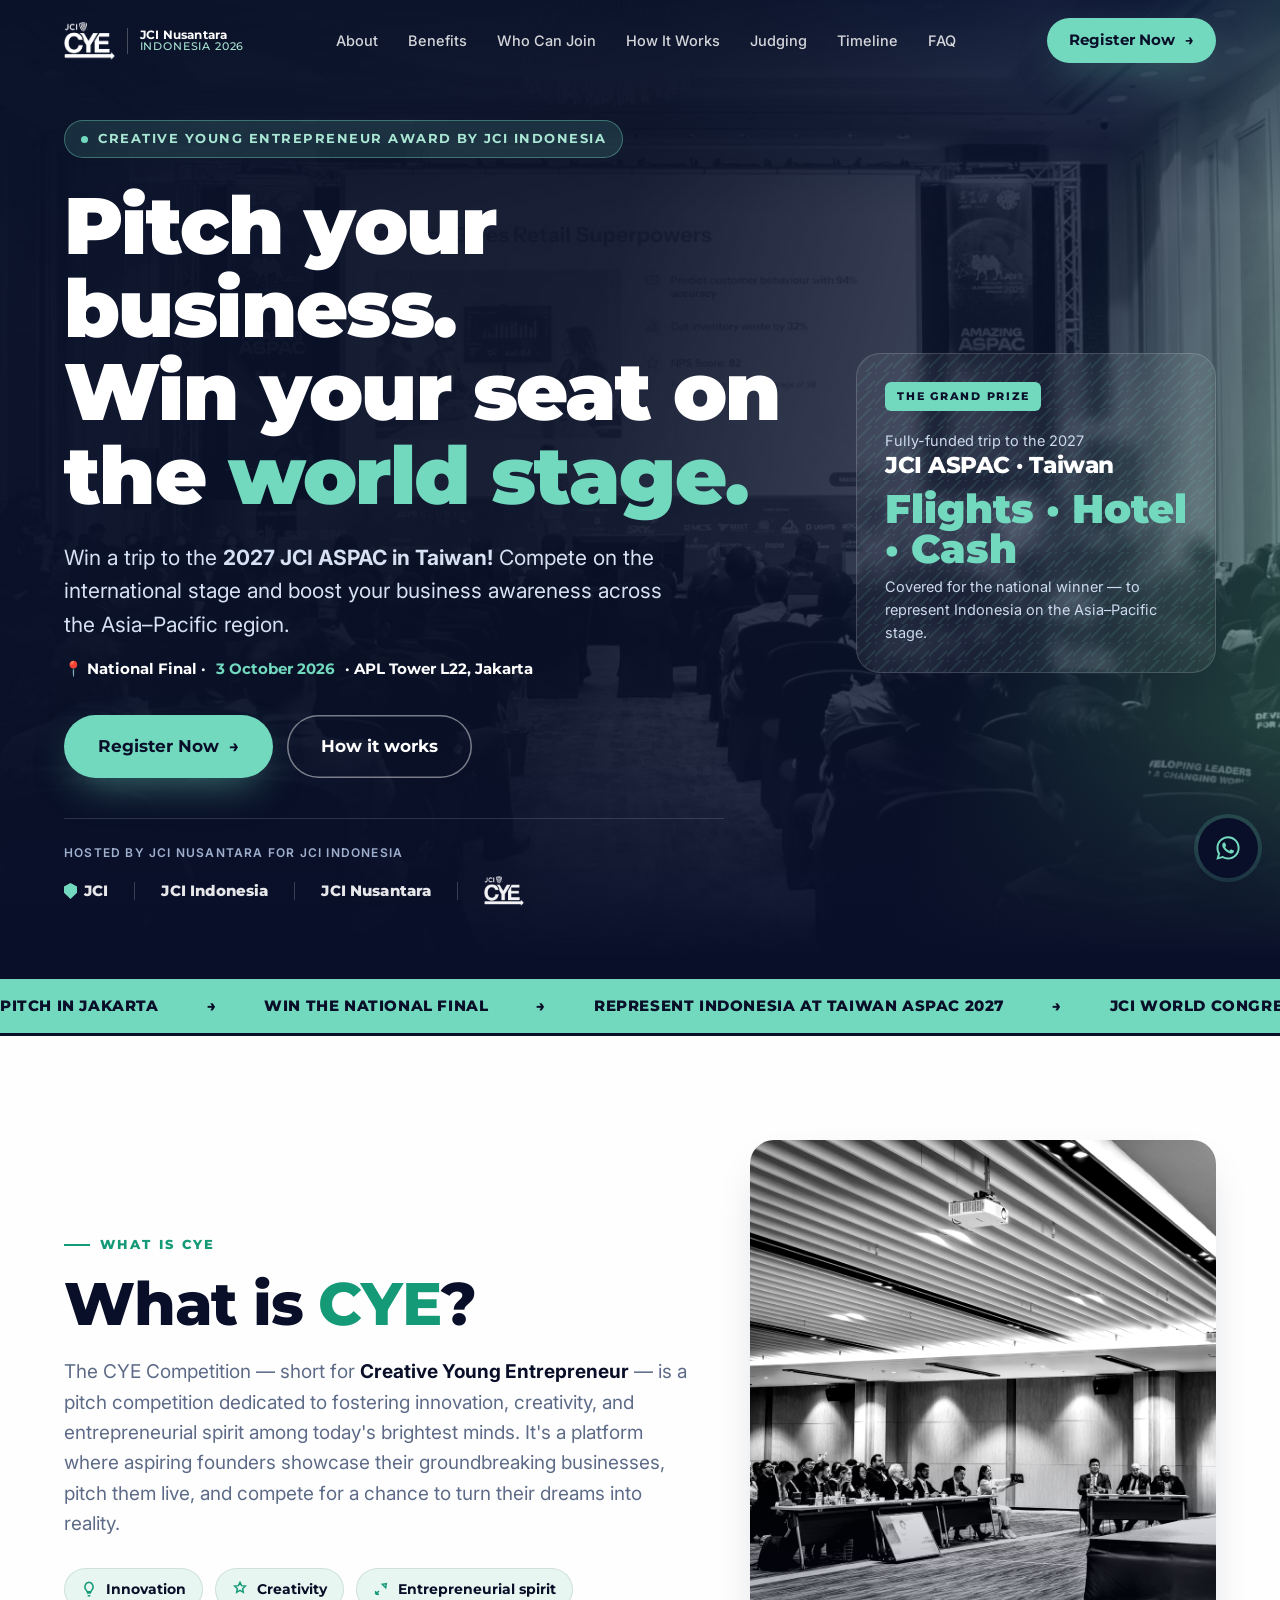
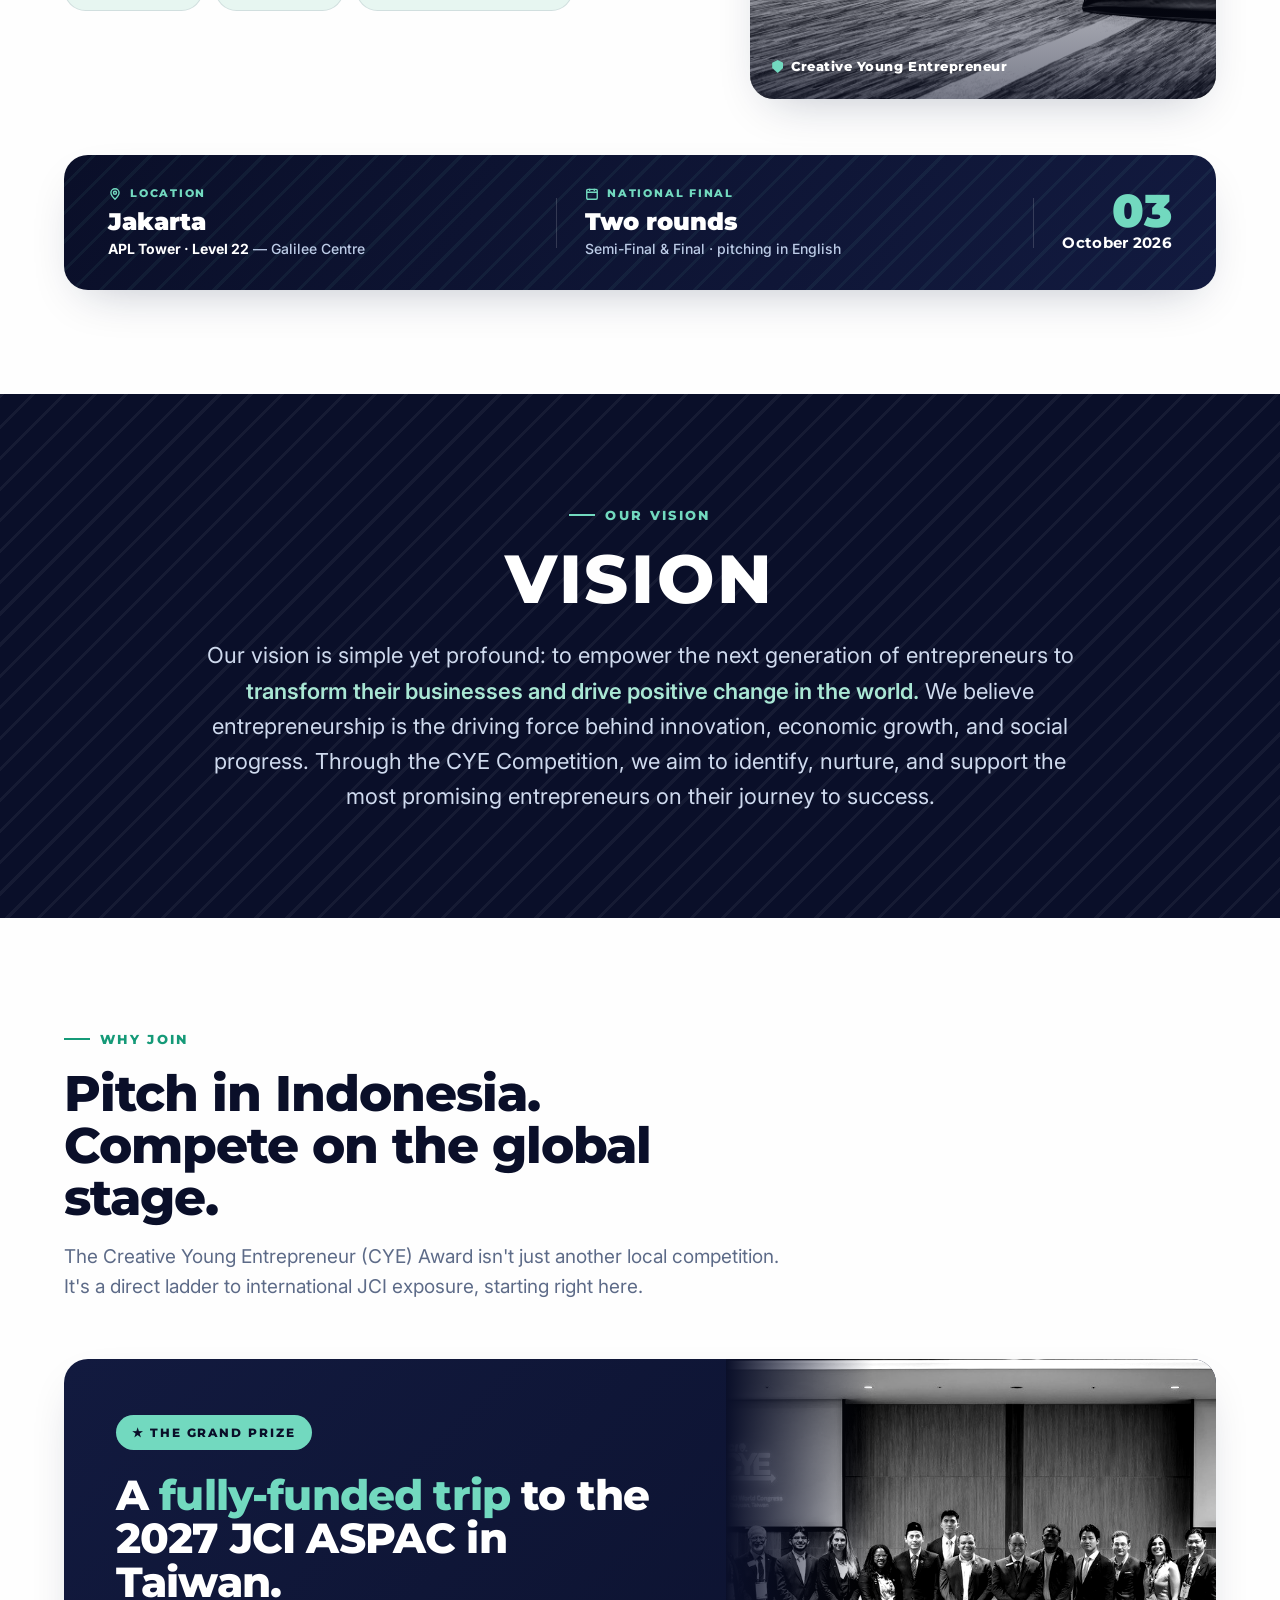
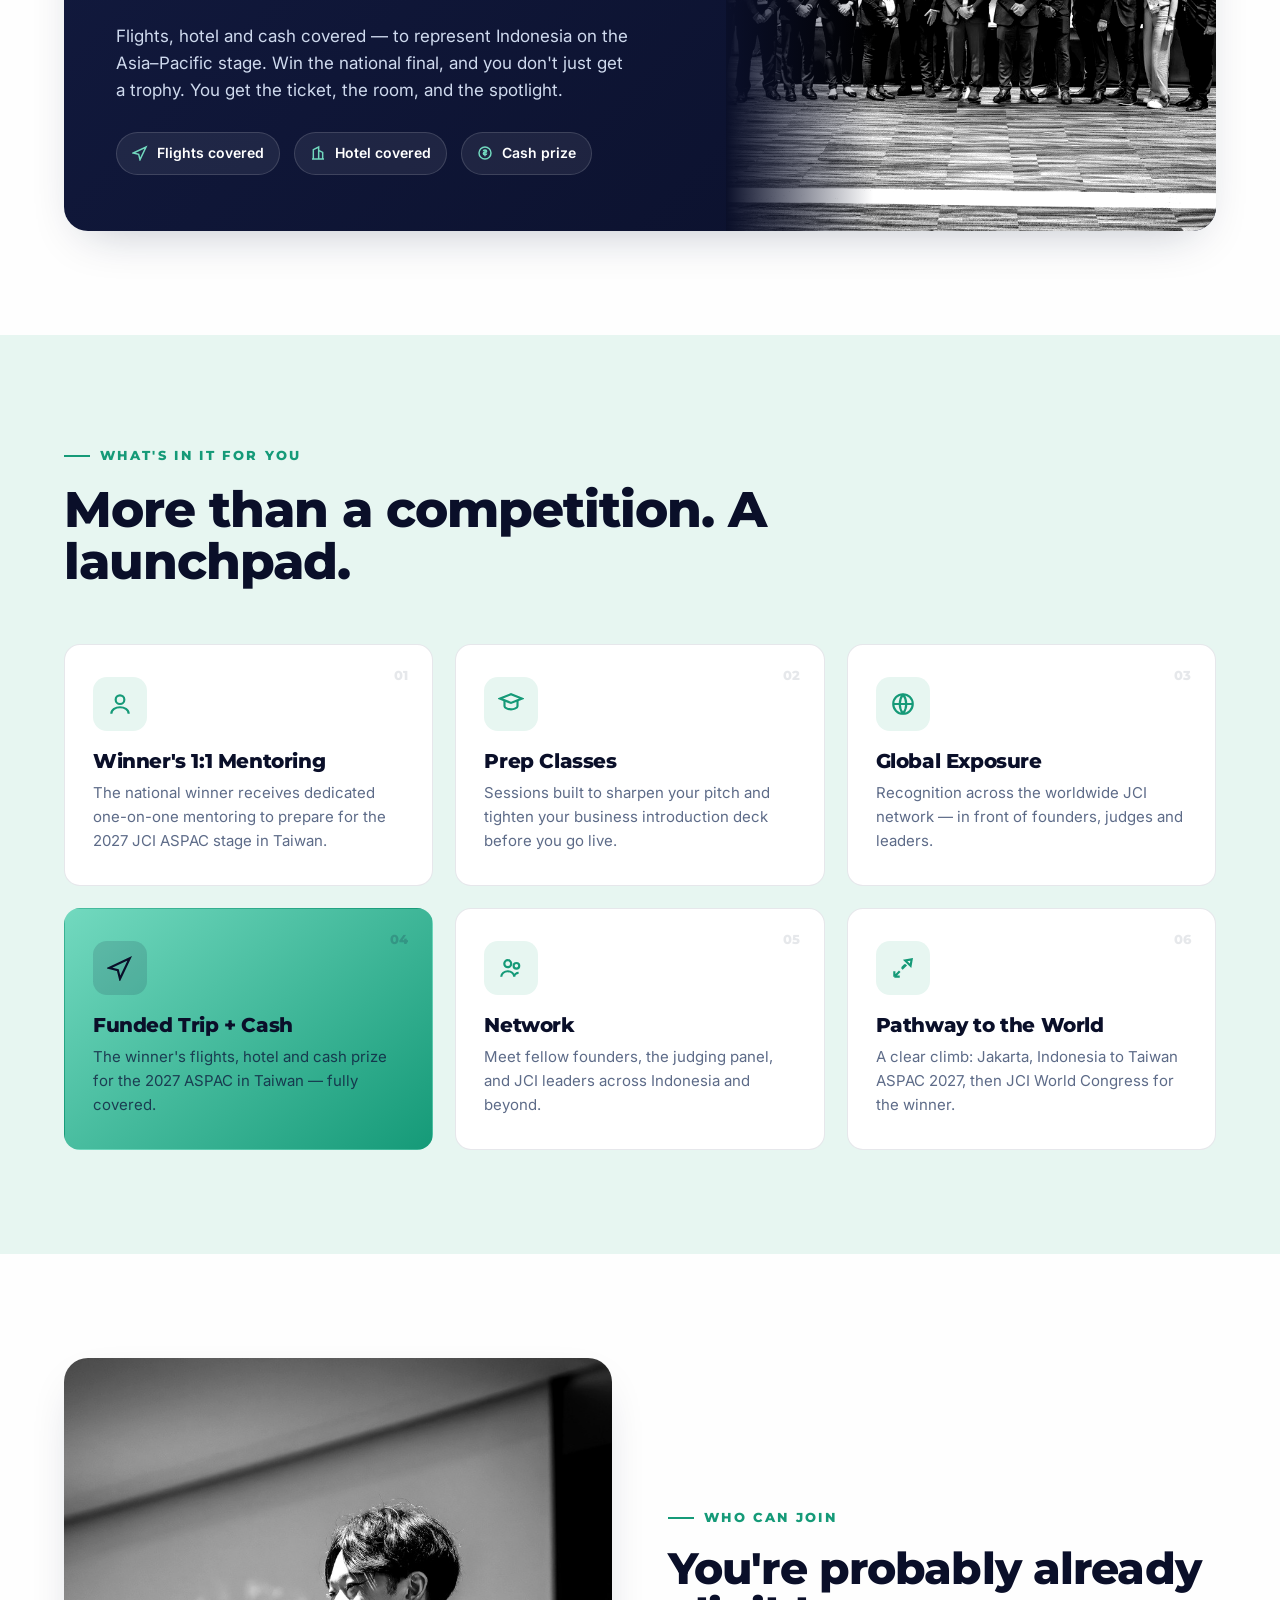
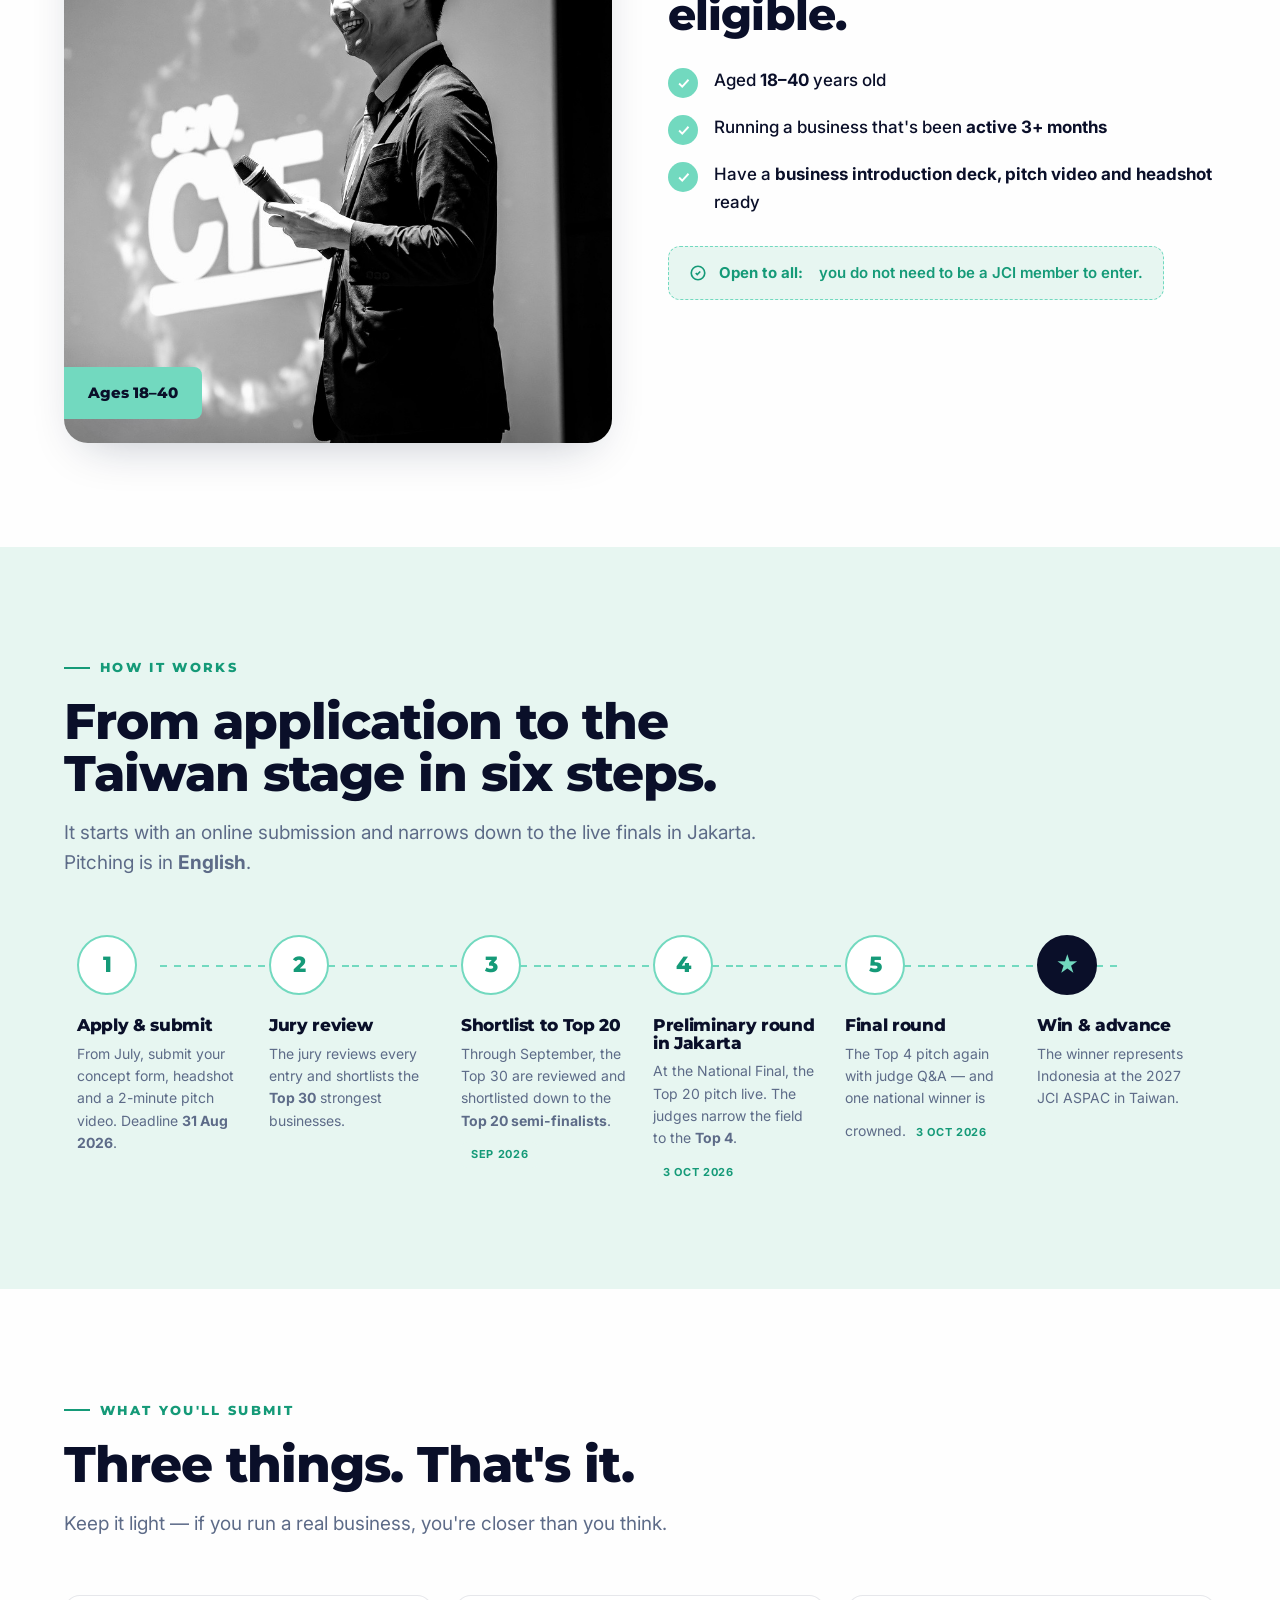
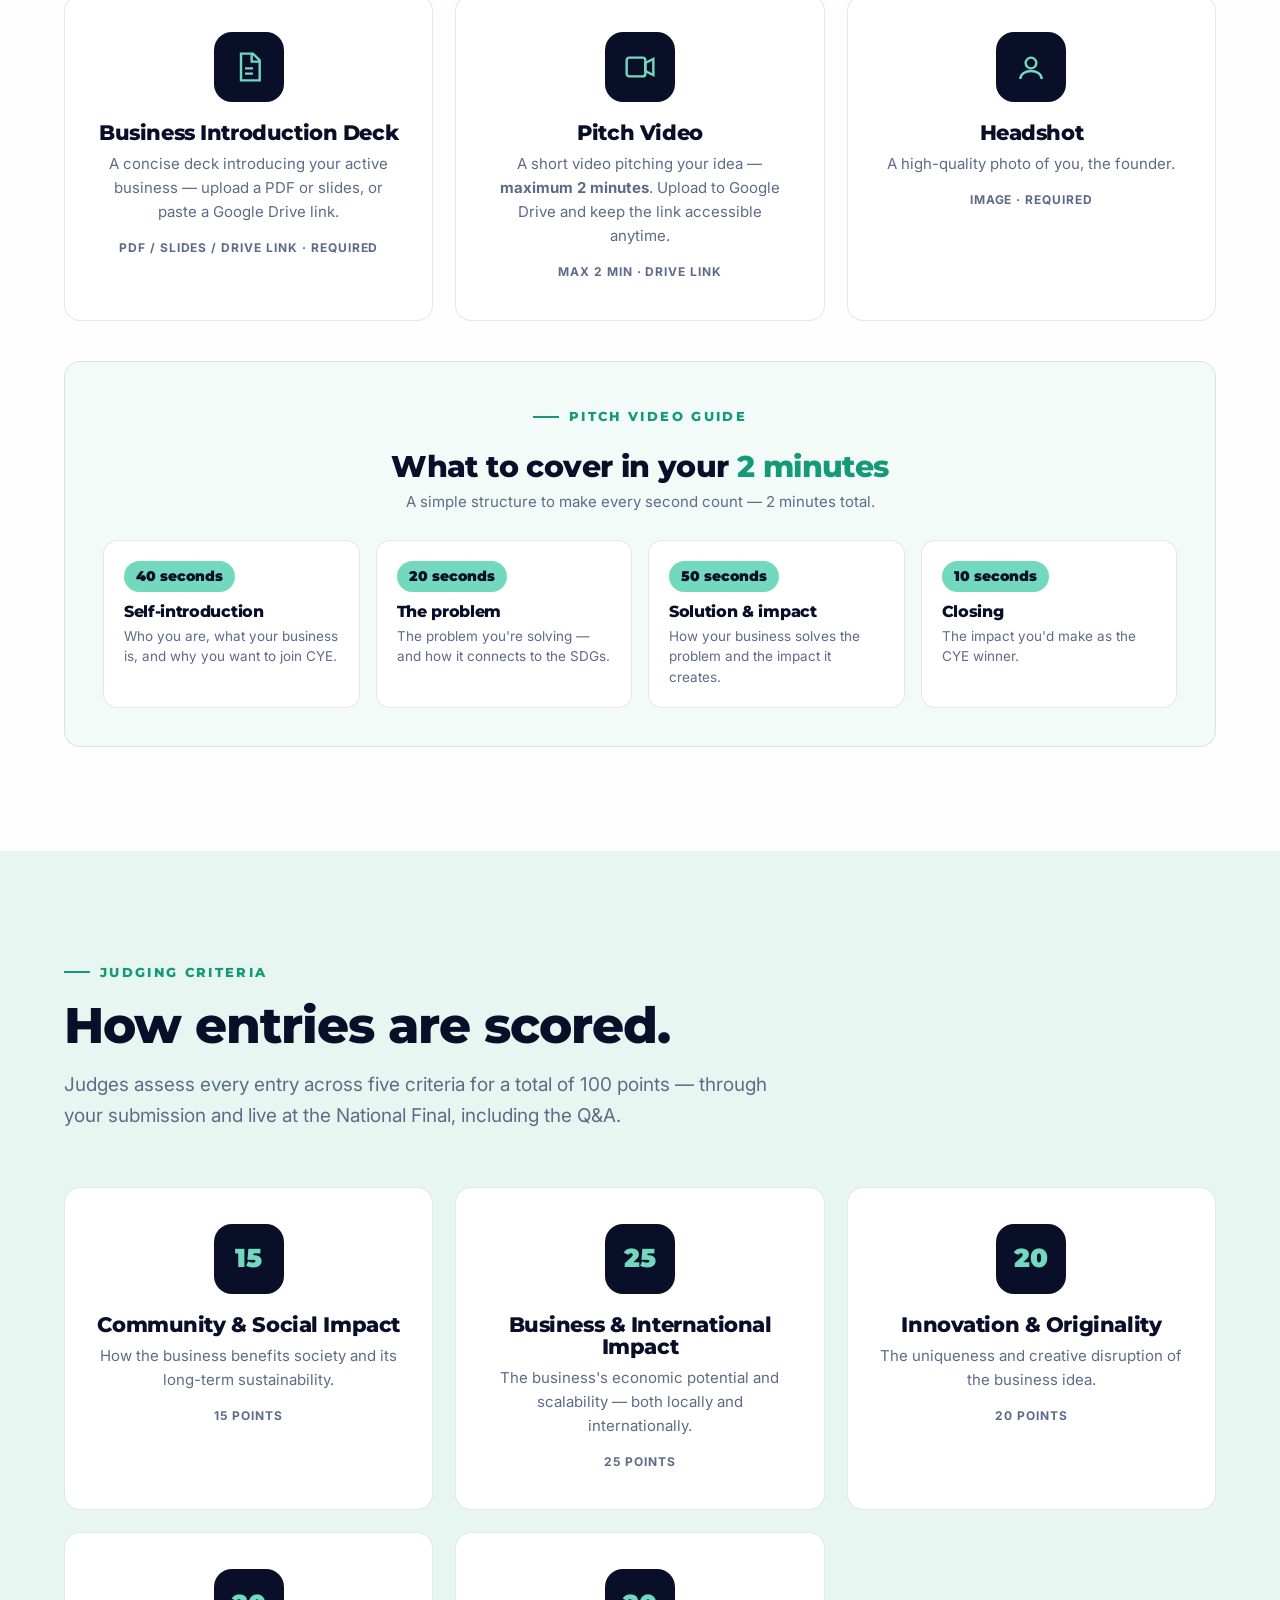
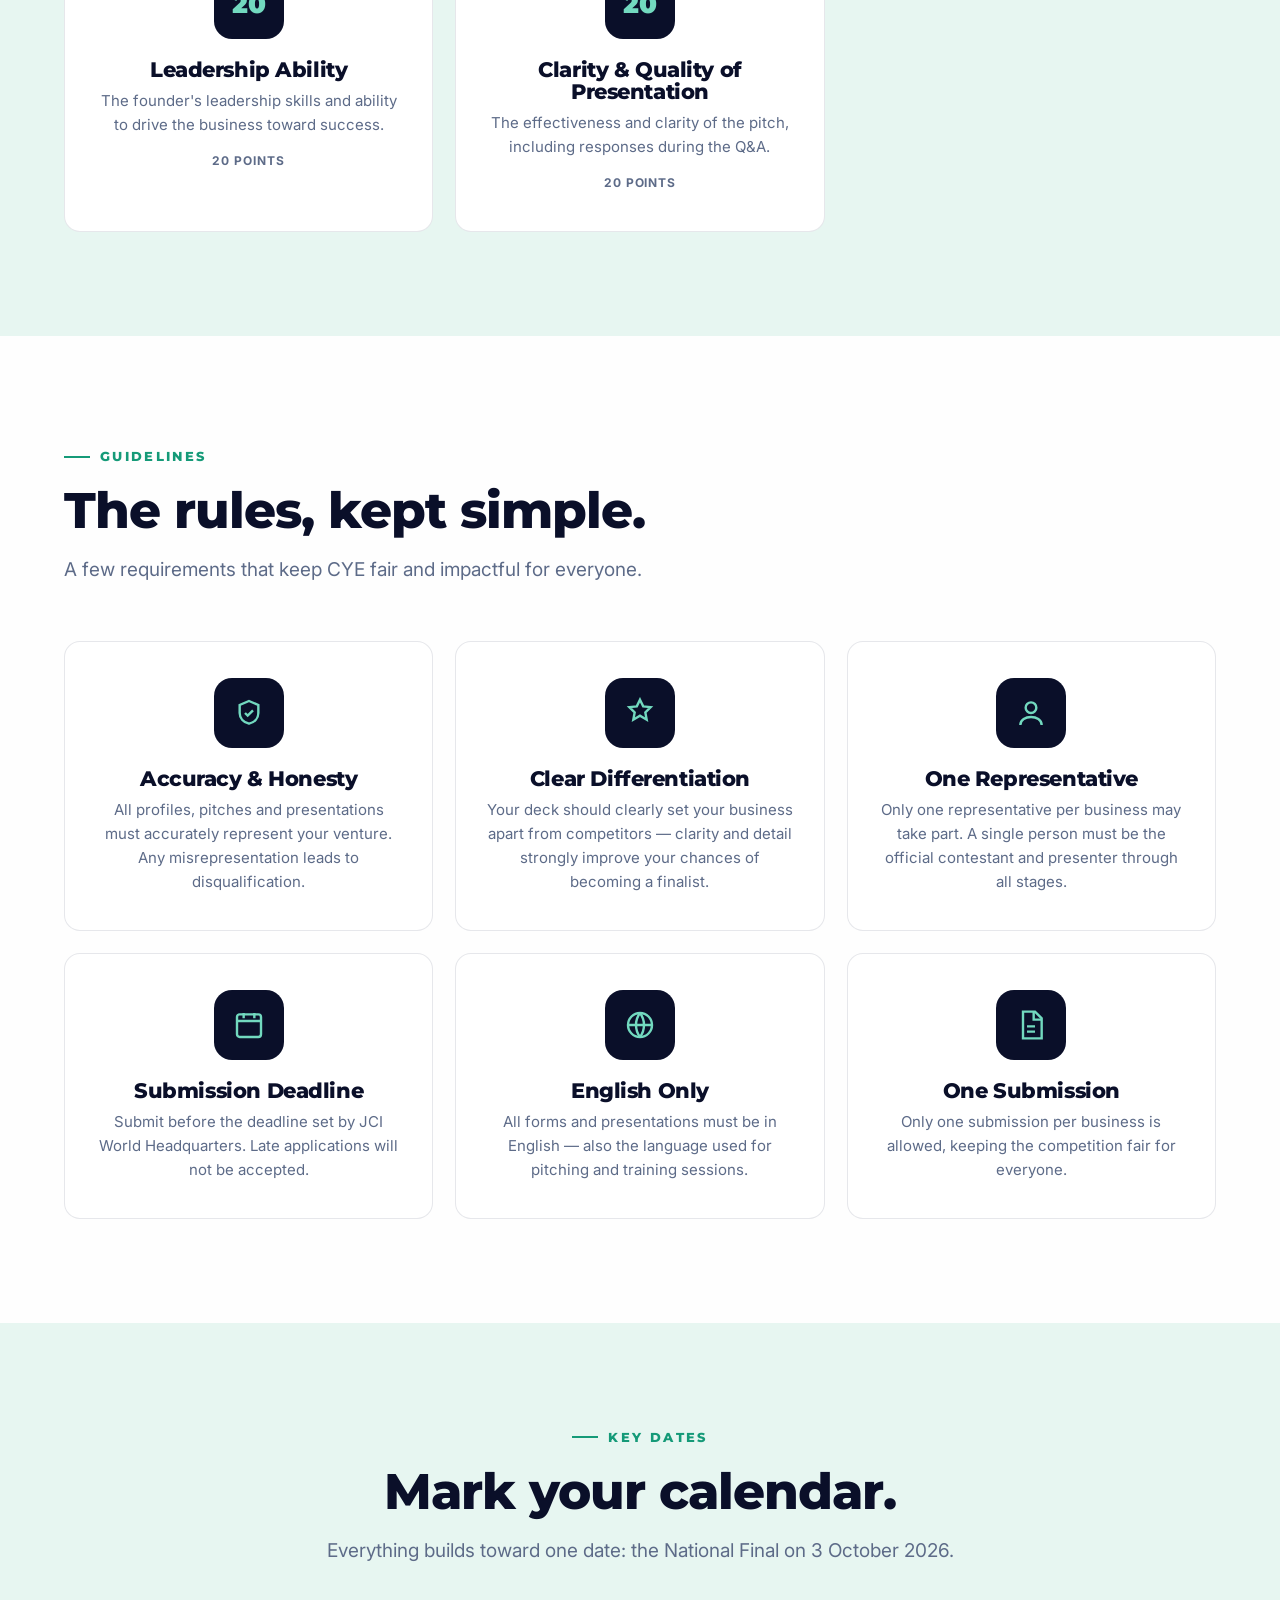
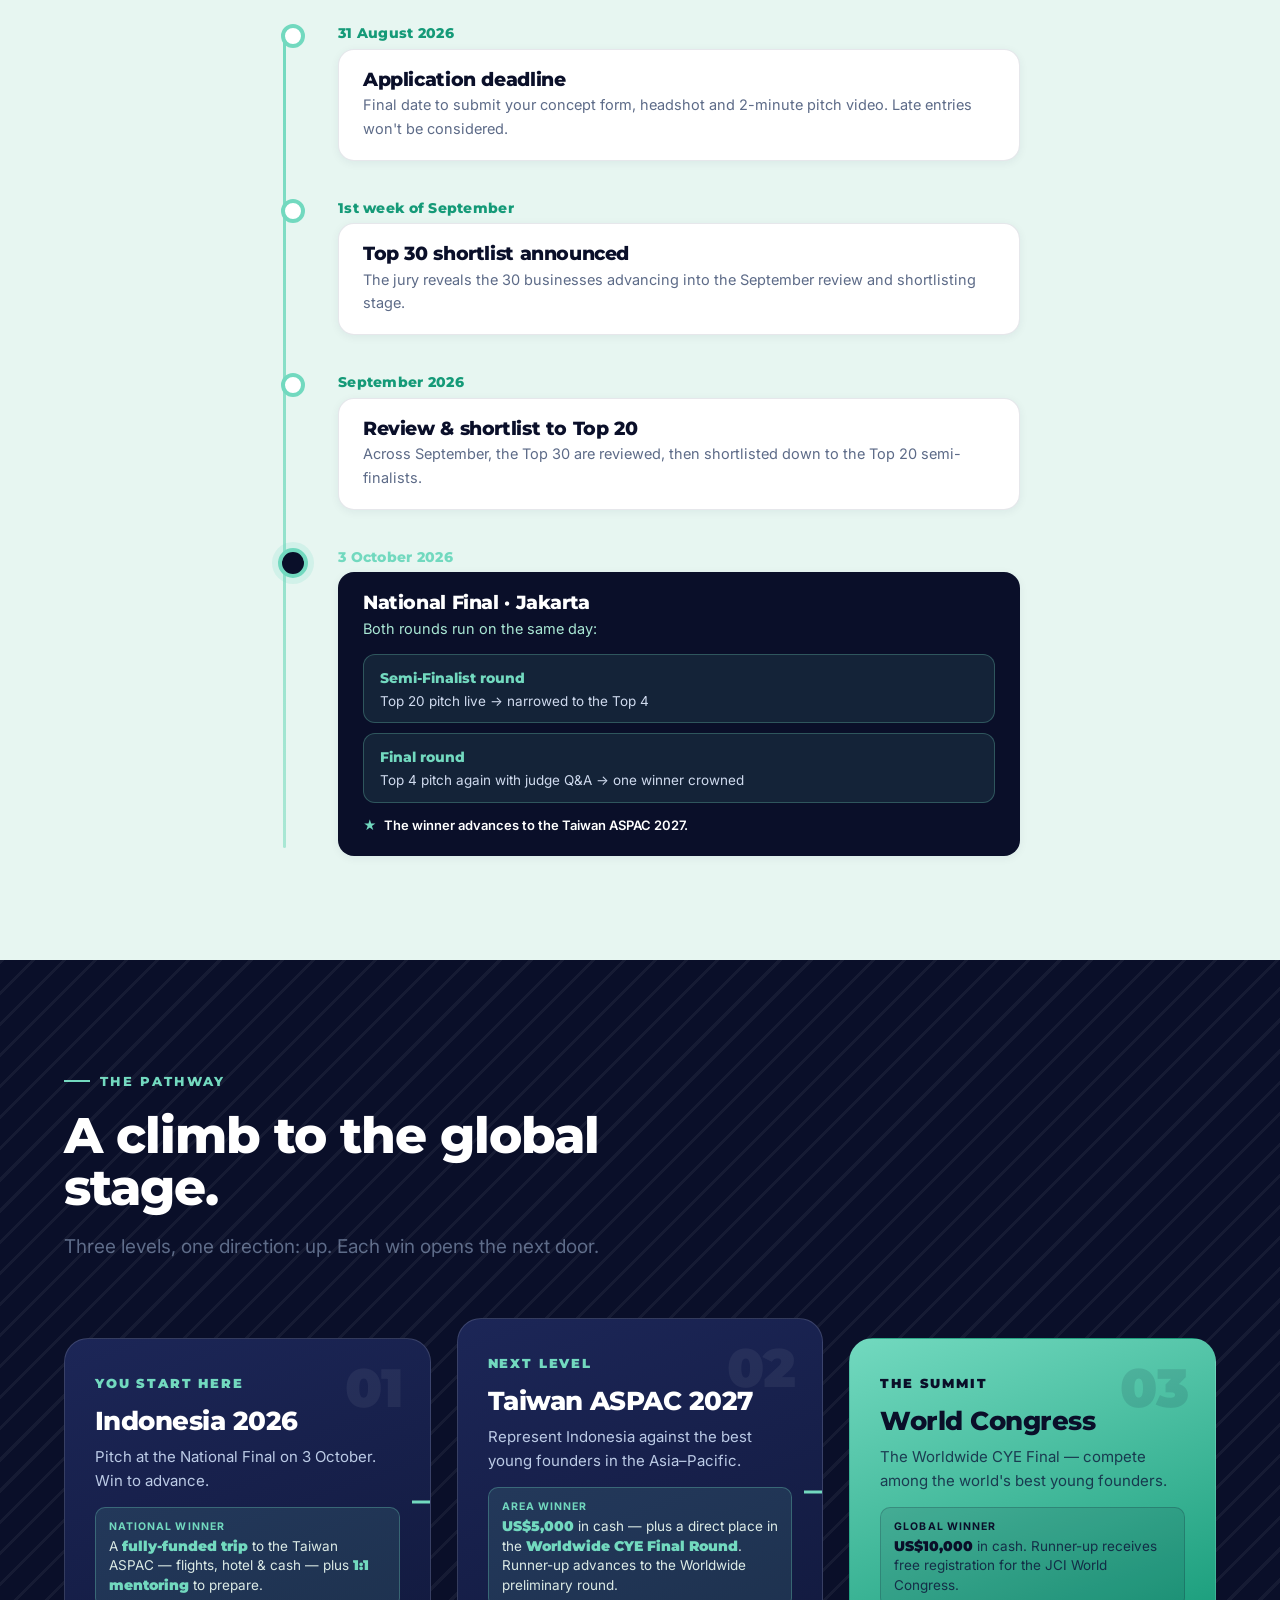
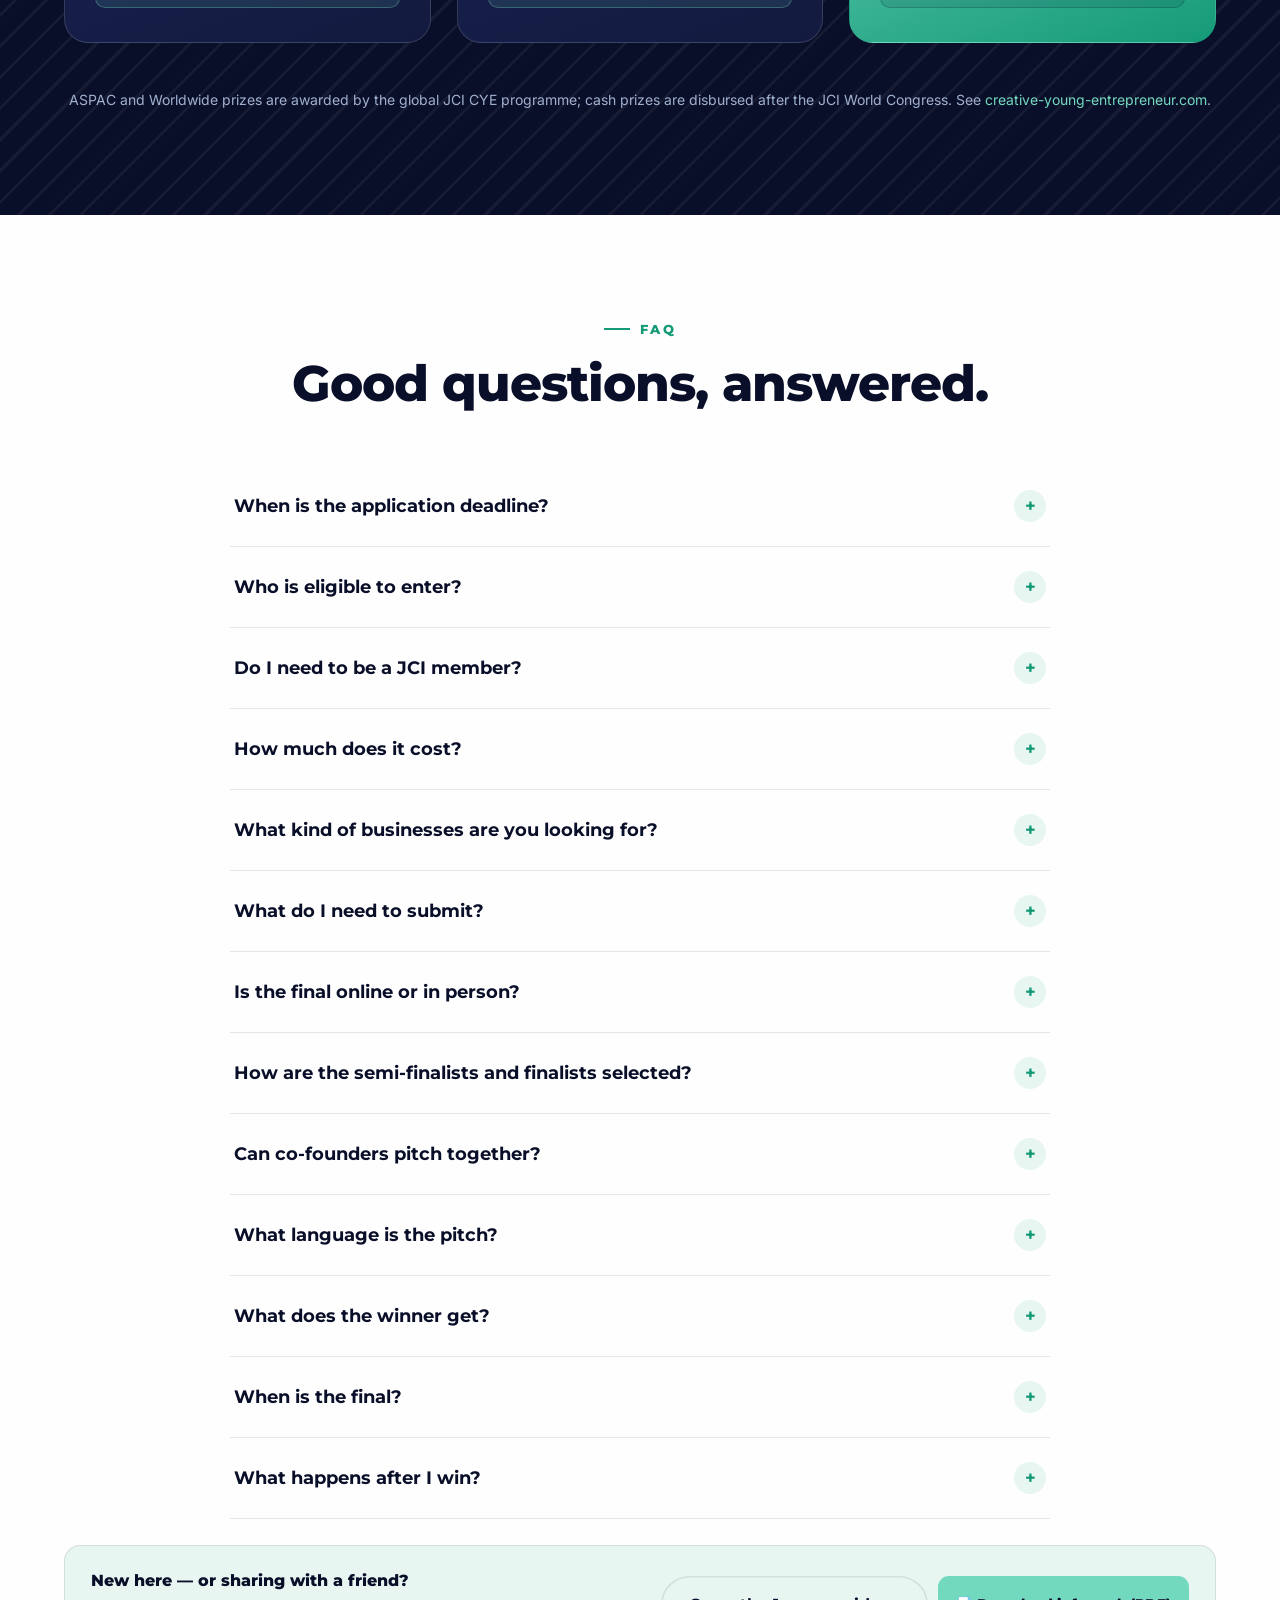
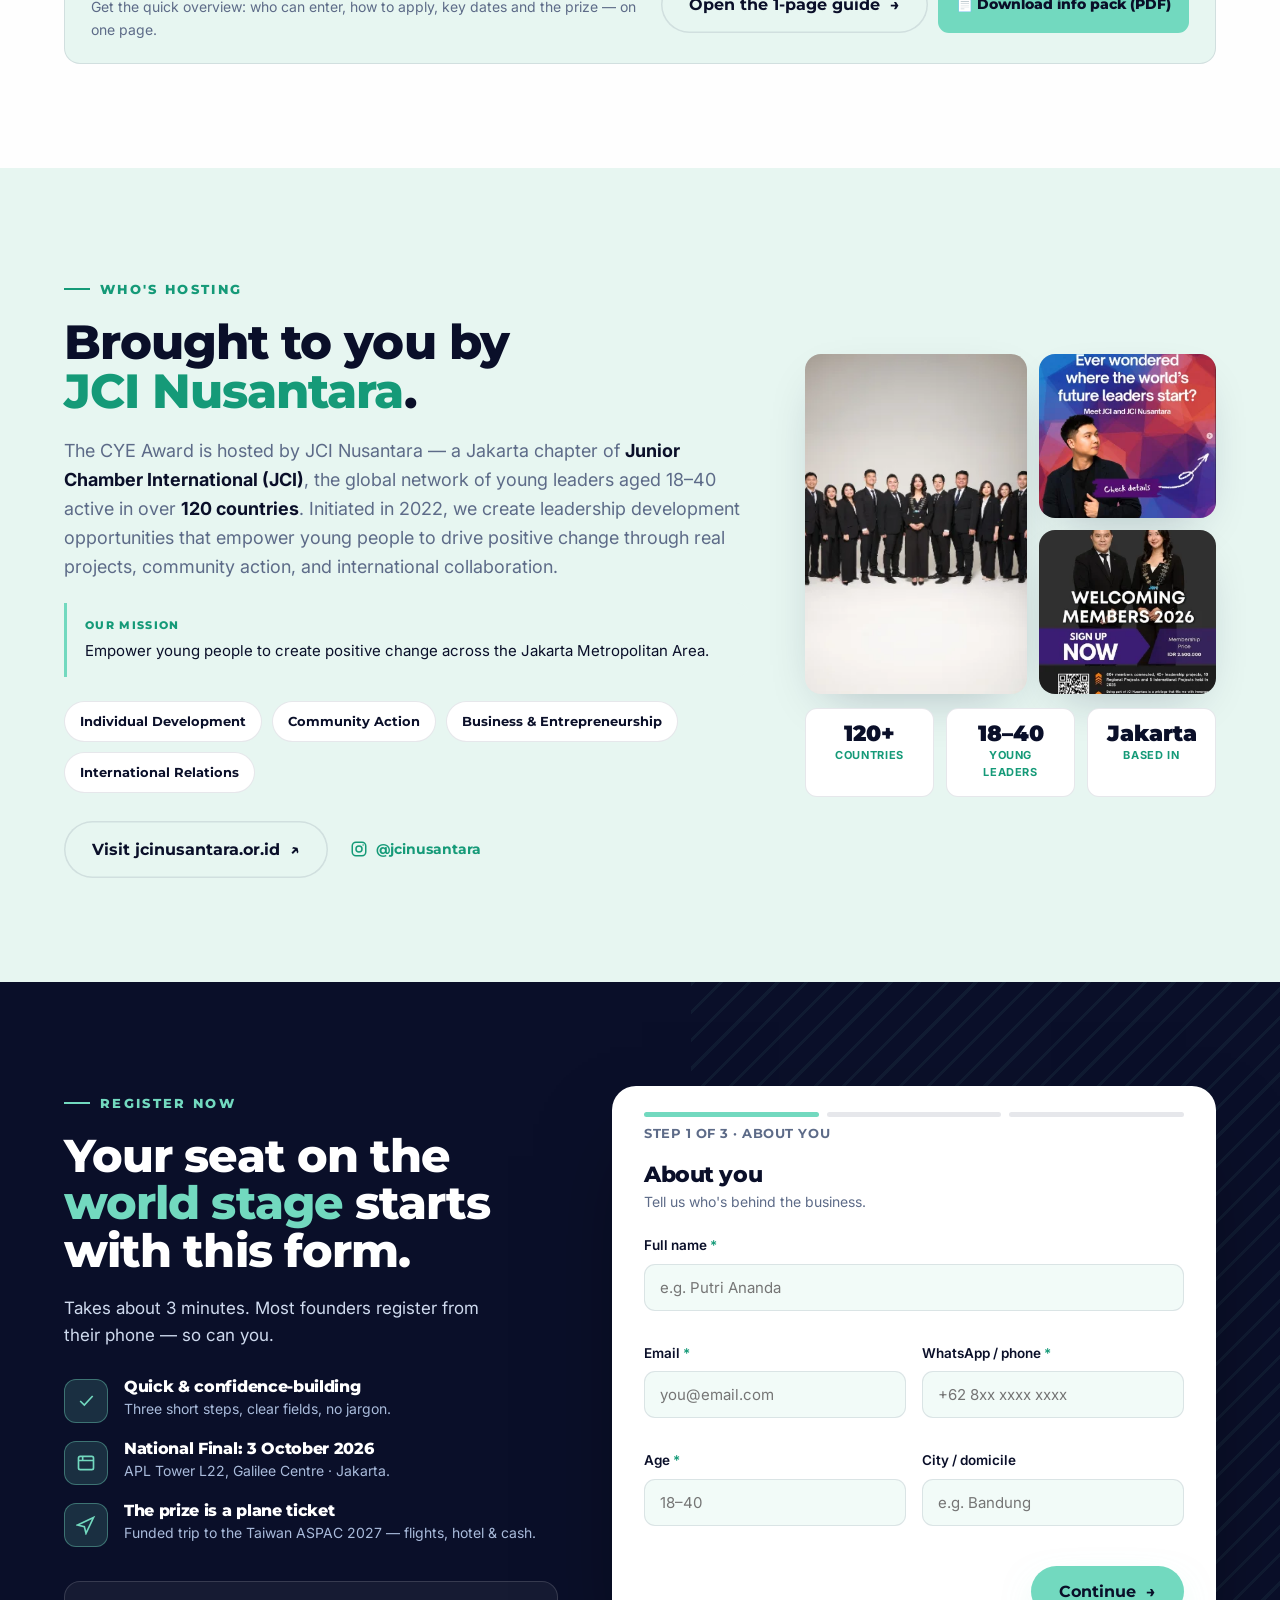
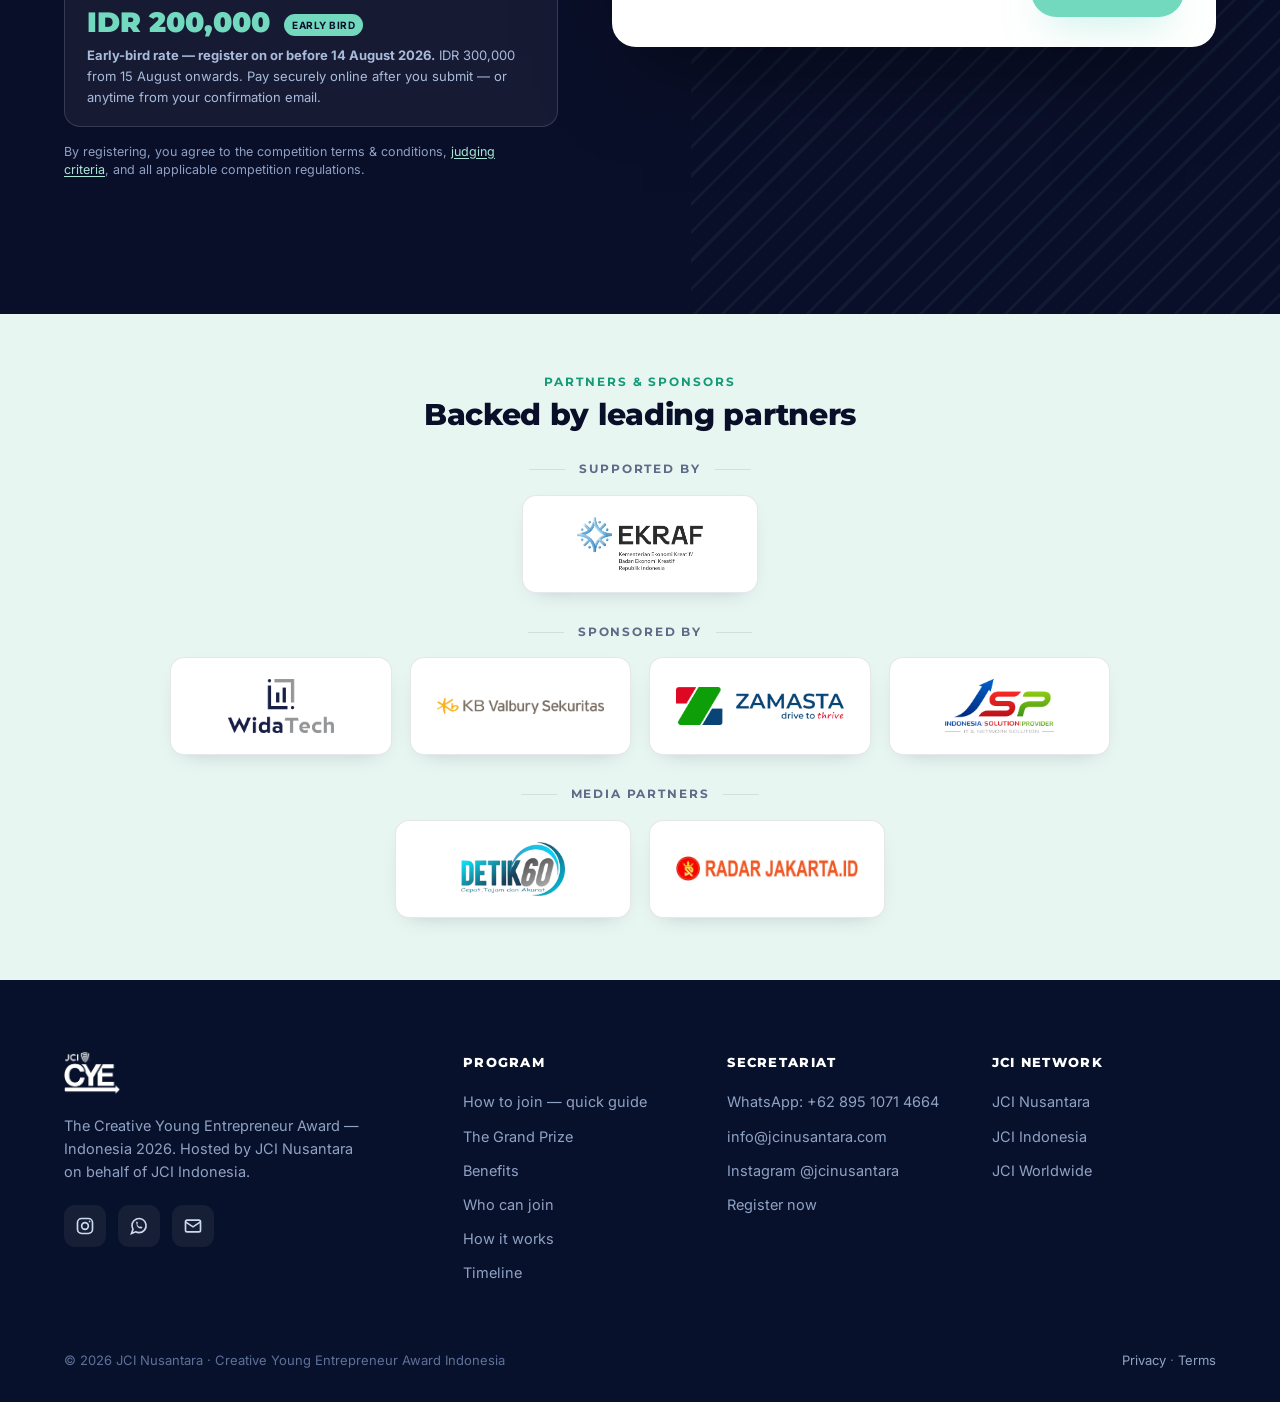
==== index.html @ 07300291 "Extend early-bird pricing through 14 August 2026 Early-bird IDR 200,000 now runs through 14 Aug (las" ====
<!DOCTYPE html>
<html lang="en">
<head>
<meta charset="UTF-8">
<meta name="viewport" content="width=device-width, initial-scale=1.0">
<meta name="google-site-verification" content="6ikA-2kSLJPVUWRaTsjamy4ANyLqS0jI9Z267EyqRf8">
<title>Creative Young Entrepreneur Award (CYE) — Indonesia 2026</title>
<meta name="description" content="Pitch in Indonesia, compete on the global stage. Win a fully-funded trip to the 2027 JCI ASPAC in Taiwan — flights, hotel and cash covered for the national winner. National Final: 3 October 2026, Jakarta. Register now.">
<meta property="og:title" content="Creative Young Entrepreneur Award by JCI Indonesia">
<meta property="og:description" content="Win a trip to the 2027 JCI ASPAC in Taiwan — flights, hotel and cash covered. A direct ladder to international JCI exposure, starting in Jakarta.">
<meta property="og:type" content="website">
<meta property="og:url" content="https://cye-indonesia.com/">
<meta property="og:site_name" content="CYE Award Indonesia 2026">
<meta property="og:locale" content="en_US">
<meta property="og:image" content="https://cye-indonesia.com/assets/og-image.jpg">
<meta property="og:image:width" content="1200">
<meta property="og:image:height" content="630">
<meta property="og:image:alt" content="A founder pitching on the main stage at the JCI Asia–Pacific Conference">
<!-- Twitter card -->
<meta name="twitter:card" content="summary_large_image">
<meta name="twitter:title" content="Creative Young Entrepreneur Award (CYE) — Indonesia 2026">
<meta name="twitter:description" content="Win a fully-funded trip to the 2027 JCI ASPAC in Taiwan — flights, hotel & cash. National Final: 3 October 2026, Jakarta. Register now.">
<meta name="twitter:image" content="https://cye-indonesia.com/assets/og-image.jpg">
<!-- SEO -->
<link rel="canonical" href="https://cye-indonesia.com/">
<meta name="robots" content="index, follow, max-image-preview:large">
<meta name="author" content="JCI Nusantara">
<meta name="theme-color" content="#0a0f29">
<!-- Icons -->
<link rel="icon" type="image/png" href="/favicon.png">
<link rel="apple-touch-icon" href="/favicon.png">
<!-- Structured data -->
<script type="application/ld+json">
{
  "@context": "https://schema.org",
  "@type": "Organization",
  "name": "JCI Nusantara",
  "alternateName": "Creative Young Entrepreneur Award Indonesia",
  "url": "https://cye-indonesia.com/",
  "logo": "https://cye-indonesia.com/favicon.png",
  "sameAs": [
    "https://instagram.com/jcinusantara",
    "https://jcinusantara.or.id/"
  ]
}
</script>
<script type="application/ld+json">
{
  "@context": "https://schema.org",
  "@type": "Event",
  "name": "Creative Young Entrepreneur Award — Indonesia 2026 National Final",
  "description": "A national pitch competition for young entrepreneurs in Indonesia. The national winner wins a fully-funded trip to the 2027 JCI ASPAC in Taiwan — flights, hotel and cash covered.",
  "image": "https://cye-indonesia.com/assets/og-image.jpg",
  "startDate": "2026-10-03T09:00:00+07:00",
  "endDate": "2026-10-03T18:00:00+07:00",
  "eventStatus": "https://schema.org/EventScheduled",
  "eventAttendanceMode": "https://schema.org/OfflineEventAttendanceMode",
  "location": {
    "@type": "Place",
    "name": "APL Tower Level 22, Galilee Centre",
    "address": {
      "@type": "PostalAddress",
      "addressLocality": "Jakarta",
      "addressCountry": "ID"
    }
  },
  "organizer": {
    "@type": "Organization",
    "name": "JCI Nusantara",
    "url": "https://cye-indonesia.com/"
  },
  "offers": [
    {
      "@type": "Offer",
      "name": "Early-bird registration",
      "price": "200000",
      "priceCurrency": "IDR",
      "url": "https://cye-indonesia.com/#register",
      "availability": "https://schema.org/InStock",
      "validThrough": "2026-08-14"
    },
    {
      "@type": "Offer",
      "name": "Standard registration",
      "price": "300000",
      "priceCurrency": "IDR",
      "url": "https://cye-indonesia.com/#register",
      "availability": "https://schema.org/InStock"
    }
  ]
}
</script>
<link rel="preconnect" href="https://fonts.googleapis.com">
<link rel="preconnect" href="https://fonts.gstatic.com" crossorigin>
<link href="https://fonts.googleapis.com/css2?family=Montserrat:wght@500;600;700;800;900&family=Inter:wght@400;500;600;700&display=swap" rel="stylesheet">
<link rel="stylesheet" href="styles.css">
</head>
<body>

<!-- ===================== NAV ===================== -->
<header class="nav" id="nav">
  <div class="wrap nav-inner">
    <a href="#top" class="brand" aria-label="CYE Indonesia 2026 home">
      <img src="assets/cye-logo-white.png" alt="JCI CYE — Creative Young Entrepreneur">
      <span class="div"></span>
      <span class="host">JCI Nusantara<span>Indonesia 2026</span></span>
    </a>
    <nav class="nav-links" aria-label="Primary">
      <a href="#about">About</a>
      <a href="#benefits">Benefits</a>
      <a href="#eligibility">Who Can Join</a>
      <a href="#how">How It Works</a>
      <a href="#judging">Judging</a>
      <a href="#timeline">Timeline</a>
      <a href="#faq">FAQ</a>
    </nav>
    <div class="nav-cta">
      <a href="#register" class="btn btn-primary nav-desktop-cta">Register Now <span class="arw">→</span></a>
      <button class="menu-btn" id="menuBtn" aria-label="Open menu" aria-expanded="false"><span></span><span></span><span></span></button>
    </div>
  </div>
</header>

<div class="mobile-menu" id="mobileMenu">
  <a href="#about">About</a>
  <a href="#benefits">Benefits</a>
  <a href="#eligibility">Who Can Join</a>
  <a href="#how">How It Works</a>
  <a href="#judging">Judging</a>
  <a href="#timeline">Timeline</a>
  <a href="#faq">FAQ</a>
  <a href="#register" class="btn btn-primary">Register Now <span class="arw">→</span></a>
</div>

<span id="top"></span>

<!-- ===================== HERO ===================== -->
<section class="hero" data-screen-label="Hero">
  <div class="hero-bg">
    <img src="assets/photo-aspac.jpg" alt="A founder pitching on the main stage to a packed ballroom at the JCI Asia–Pacific Conference">
  </div>
  <div class="wrap">
    <div class="hero-grid">
      <div class="hero-copy">
        <span class="hero-tag"><span class="dot"></span>Creative Young Entrepreneur Award by JCI Indonesia</span>
        <h1>Pitch your business.<br>Win your seat on the <span class="em">world stage.</span></h1>
        <p class="sub">Win a trip to the <b>2027 JCI ASPAC in Taiwan!</b> Compete on the international stage and boost your business awareness across the Asia–Pacific region.</p>
        <p class="final-line">📍 National Final · <b>3 October 2026</b> · APL Tower L22, Jakarta</p>
        <div class="hero-actions">
          <a href="#register" class="btn btn-primary btn-lg">Register Now <span class="arw">→</span></a>
          <a href="#how" class="btn btn-ghost btn-lg">How it works</a>
        </div>
        <div class="trust">
          <div class="lbl">Hosted by JCI Nusantara for JCI Indonesia</div>
          <div class="trust-logos">
            <span class="tlogo"><span class="shield"></span>JCI</span>
            <span class="sep"></span>
            <span class="tlogo">JCI Indonesia</span>
            <span class="sep"></span>
            <span class="tlogo">JCI Nusantara</span>
            <span class="sep"></span>
            <img src="assets/cye-logo-white.png" alt="CYE" style="height:30px">
          </div>
        </div>
      </div>
      <aside class="hero-side">
        <div class="prize-mini">
          <span class="ribbon">The Grand Prize</span>
          <p style="position:relative">Fully-funded trip to the 2027</p>
          <h3>JCI ASPAC · Taiwan</h3>
          <div class="big" style="font-size:clamp(26px,3.4vw,40px)">Flights · Hotel · Cash</div>
          <p>Covered for the national winner — to represent Indonesia on the Asia–Pacific stage.</p>
        </div>
      </aside>
    </div>
  </div>
</section>

<!-- ladder strip -->
<div class="ladder-strip" aria-hidden="true">
  <div class="ladder-track">
    <span>Pitch in Jakarta <em class="star">→</em> Win the National Final <em class="star">→</em> Represent Indonesia at Taiwan ASPAC 2027 <em class="star">→</em> JCI World Congress <em class="star">◆</em></span>
    <span>Pitch in Jakarta <em class="star">→</em> Win the National Final <em class="star">→</em> Represent Indonesia at Taiwan ASPAC 2027 <em class="star">→</em> JCI World Congress <em class="star">◆</em></span>
  </div>
</div>

<!-- ===================== WHAT IS CYE ===================== -->
<section class="section" id="about" data-screen-label="What is CYE">
  <div class="wrap">
    <div class="whatis-grid">
      <div class="reveal">
        <span class="eyebrow">What is CYE</span>
        <h2>What is <span class="teal">CYE</span>?</h2>
        <p class="lead">The CYE Competition — short for <b>Creative Young Entrepreneur</b> — is a pitch competition dedicated to fostering innovation, creativity, and entrepreneurial spirit among today's brightest minds. It's a platform where aspiring founders showcase their groundbreaking businesses, pitch them live, and compete for a chance to turn their dreams into reality.</p>
        <div class="whatis-chips">
          <span class="chip"><svg width="16" height="16" viewBox="0 0 24 24" fill="none" stroke="currentColor" stroke-width="2.2"><path d="M9 18h6M10 22h4M12 2a7 7 0 00-4 12c.7.7 1 1.4 1 2h6c0-.6.3-1.3 1-2a7 7 0 00-4-12z"/></svg> Innovation</span>
          <span class="chip"><svg width="16" height="16" viewBox="0 0 24 24" fill="none" stroke="currentColor" stroke-width="2.2"><path d="M12 2l2.4 5 5.6.6-4 4 1 5.4L12 14l-5 3 1-5.4-4-4 5.6-.6z"/></svg> Creativity</span>
          <span class="chip"><svg width="16" height="16" viewBox="0 0 24 24" fill="none" stroke="currentColor" stroke-width="2.2"><path d="M4 20l5-5M4 20v-5M4 20h5M20 4l-6 1 5 5 1-6z"/></svg> Entrepreneurial spirit</span>
        </div>
      </div>
      <div class="whatis-photo reveal d1">
        <img src="assets/photo-pitchroom.jpg" alt="Young entrepreneurs pitching their businesses at a CYE competition">
        <span class="tag"><span class="sq"></span>Creative Young Entrepreneur</span>
      </div>
    </div>

    <!-- venue / date strip -->
    <div class="venue-strip reveal">
      <div class="vs-item">
        <div class="vs-kk"><svg width="14" height="14" viewBox="0 0 24 24" fill="none" stroke="currentColor" stroke-width="2.4"><path d="M12 21s-7-6.2-7-11a7 7 0 0114 0c0 4.8-7 11-7 11z"/><circle cx="12" cy="10" r="2.6"/></svg> Location</div>
        <div class="big">Jakarta</div>
        <div class="sm"><b>APL Tower · Level 22</b> — Galilee Centre</div>
      </div>
      <span class="vs-sep"></span>
      <div class="vs-item">
        <div class="vs-kk"><svg width="14" height="14" viewBox="0 0 24 24" fill="none" stroke="currentColor" stroke-width="2.4"><rect x="3" y="4" width="18" height="17" rx="2"/><path d="M3 9h18M8 3v4M16 3v4"/></svg> National Final</div>
        <div class="big">Two rounds</div>
        <div class="sm">Semi-Final &amp; Final · pitching in English</div>
      </div>
      <span class="vs-sep"></span>
      <div class="vs-date">
        <div class="d">03</div>
        <div class="m">October 2026</div>
      </div>
    </div>
  </div>
</section>

<!-- ===================== VISION ===================== -->
<section class="section vision" data-screen-label="Vision">
  <div class="chev-bg"></div>
  <div class="wrap">
    <div class="vision-inner reveal">
      <span class="eyebrow on-dark">Our vision</span>
      <h2>VI<span class="ac">SI</span>ON</h2>
      <p>Our vision is simple yet profound: to empower the next generation of entrepreneurs to <b>transform their businesses and drive positive change in the world.</b> We believe entrepreneurship is the driving force behind innovation, economic growth, and social progress. Through the CYE Competition, we aim to identify, nurture, and support the most promising entrepreneurs on their journey to success.</p>
    </div>
  </div>
</section>

<!-- ===================== PRIZE / WHY JOIN ===================== -->
<section class="section" id="prize" data-screen-label="The Grand Prize">
  <div class="wrap">
    <div class="section-head reveal">
      <span class="eyebrow">Why join</span>
      <h2>Pitch in Indonesia. Compete on the global stage.</h2>
      <p>The Creative Young Entrepreneur (CYE) Award isn't just another local competition. It's a direct ladder to international JCI exposure, starting right here.</p>
    </div>
    <div class="prize-card reveal">
      <div class="pc-left">
        <span class="badge-grand">★ The Grand Prize</span>
        <h2>A <span class="hl">fully-funded trip</span> to the 2027 JCI ASPAC in Taiwan.</h2>
        <p>Flights, hotel and cash covered — to represent Indonesia on the Asia–Pacific stage. Win the national final, and you don't just get a trophy. You get the ticket, the room, and the spotlight.</p>
        <div class="prize-feats">
          <span class="pf"><svg width="16" height="16" viewBox="0 0 24 24" fill="none" stroke="currentColor" stroke-width="2.2"><path d="M2 12l19-9-9 19-2-8-8-2z"/></svg> Flights covered</span>
          <span class="pf"><svg width="16" height="16" viewBox="0 0 24 24" fill="none" stroke="currentColor" stroke-width="2.2"><path d="M3 21h18M5 21V7l8-4v18M19 21V11l-6-3"/></svg> Hotel covered</span>
          <span class="pf"><svg width="16" height="16" viewBox="0 0 24 24" fill="none" stroke="currentColor" stroke-width="2.2"><circle cx="12" cy="12" r="9"/><path d="M12 7v10M9.5 9.2c0-1.2 1.1-1.9 2.5-1.9s2.5.7 2.5 1.9-1.1 1.7-2.5 1.7-2.5.6-2.5 1.8 1.1 1.9 2.5 1.9 2.5-.7 2.5-1.9"/></svg> Cash prize</span>
        </div>
      </div>
      <div class="pc-img">
        <img src="assets/photo-worldcongress.jpg" alt="JCI CYE participants at the World Congress">
      </div>
    </div>
  </div>
</section>

<!-- ===================== BENEFITS ===================== -->
<section class="section mist" id="benefits" data-screen-label="Benefits">
  <div class="wrap">
    <div class="section-head reveal">
      <span class="eyebrow">What's in it for you</span>
      <h2>More than a competition. A launchpad.</h2>
    </div>
    <div class="bgrid">
      <article class="bcard reveal">
        <span class="num">01</span>
        <div class="ico"><svg width="26" height="26" viewBox="0 0 24 24" fill="none" stroke="currentColor" stroke-width="2"><circle cx="12" cy="8" r="4"/><path d="M4 21c0-4 4-6 8-6s8 2 8 6"/></svg></div>
        <h3>Winner's 1:1 Mentoring</h3>
        <p>The national winner receives dedicated one-on-one mentoring to prepare for the 2027 JCI ASPAC stage in Taiwan.</p>
      </article>
      <article class="bcard reveal d1">
        <span class="num">02</span>
        <div class="ico"><svg width="26" height="26" viewBox="0 0 24 24" fill="none" stroke="currentColor" stroke-width="2"><path d="M2 7l10-4 10 4-10 4L2 7z"/><path d="M6 9v5c0 1.5 3 3 6 3s6-1.5 6-3V9"/></svg></div>
        <h3>Prep Classes</h3>
        <p>Sessions built to sharpen your pitch and tighten your business introduction deck before you go live.</p>
      </article>
      <article class="bcard reveal d2">
        <span class="num">03</span>
        <div class="ico"><svg width="26" height="26" viewBox="0 0 24 24" fill="none" stroke="currentColor" stroke-width="2"><circle cx="12" cy="12" r="9"/><path d="M3 12h18M12 3a15 15 0 010 18M12 3a15 15 0 000 18"/></svg></div>
        <h3>Global Exposure</h3>
        <p>Recognition across the worldwide JCI network — in front of founders, judges and leaders.</p>
      </article>
      <article class="bcard feature reveal">
        <span class="num">04</span>
        <div class="ico"><svg width="26" height="26" viewBox="0 0 24 24" fill="none" stroke="currentColor" stroke-width="2"><path d="M2 12l19-9-9 19-2-8-8-2z"/></svg></div>
        <h3>Funded Trip + Cash</h3>
        <p>The winner's flights, hotel and cash prize for the 2027 ASPAC in Taiwan — fully covered.</p>
      </article>
      <article class="bcard reveal d1">
        <span class="num">05</span>
        <div class="ico"><svg width="26" height="26" viewBox="0 0 24 24" fill="none" stroke="currentColor" stroke-width="2"><circle cx="9" cy="8" r="3.2"/><circle cx="17" cy="10" r="2.6"/><path d="M3 20c0-3 3-5 6-5s6 2 6 5M15 20c0-2 2-3.5 4-3.5"/></svg></div>
        <h3>Network</h3>
        <p>Meet fellow founders, the judging panel, and JCI leaders across Indonesia and beyond.</p>
      </article>
      <article class="bcard reveal d2">
        <span class="num">06</span>
        <div class="ico"><svg width="26" height="26" viewBox="0 0 24 24" fill="none" stroke="currentColor" stroke-width="2"><path d="M4 20l5-5M4 20v-5M4 20h5M11 13l4-4M20 4l-6 1 5 5 1-6zM14 9l-3 3"/></svg></div>
        <h3>Pathway to the World</h3>
        <p>A clear climb: Jakarta, Indonesia to Taiwan ASPAC 2027, then JCI World Congress for the winner.</p>
      </article>
    </div>
  </div>
</section>

<!-- ===================== ELIGIBILITY ===================== -->
<section class="section" id="eligibility" data-screen-label="Who Can Join">
  <div class="wrap">
    <div class="elig">
      <div class="elig-photo reveal">
        <img src="assets/photo-speaker.jpg" alt="A young entrepreneur pitching on stage">
        <span class="ribbon">Ages 18–40</span>
      </div>
      <div class="reveal d1">
        <span class="eyebrow">Who can join</span>
        <h2 style="font-size:clamp(28px,3.6vw,44px)">You're probably already eligible.</h2>
        <ul class="checklist">
          <li><span class="ck"><svg width="15" height="15" viewBox="0 0 24 24" fill="none" stroke="currentColor" stroke-width="3"><path d="M5 12l5 5L20 6"/></svg></span><span>Aged <b>18–40</b> years old</span></li>
          <li><span class="ck"><svg width="15" height="15" viewBox="0 0 24 24" fill="none" stroke="currentColor" stroke-width="3"><path d="M5 12l5 5L20 6"/></svg></span><span>Running a business that's been <b>active 3+ months</b></span></li>
          <li><span class="ck"><svg width="15" height="15" viewBox="0 0 24 24" fill="none" stroke="currentColor" stroke-width="3"><path d="M5 12l5 5L20 6"/></svg></span><span>Have a <b>business introduction deck, pitch video and headshot</b> ready</span></li>
        </ul>
        <div class="reassure"><svg width="18" height="18" viewBox="0 0 24 24" fill="none" stroke="currentColor" stroke-width="2.2"><circle cx="12" cy="12" r="9"/><path d="M9 12l2 2 4-4"/></svg> <b style="font-weight:700">Open to all:</b>&nbsp;you do not need to be a JCI member to enter.</div>
      </div>
    </div>
  </div>
</section>

<!-- ===================== HOW IT WORKS ===================== -->
<section class="section mist" id="how" data-screen-label="How It Works">
  <div class="wrap">
    <div class="section-head reveal">
      <span class="eyebrow">How it works</span>
      <h2>From application to the Taiwan stage in six steps.</h2>
      <p>It starts with an online submission and narrows down to the live finals in Jakarta. Pitching is in <b>English</b>.</p>
    </div>
    <div class="steps">
      <div class="step reveal"><div class="sn">1</div><h4>Apply &amp; submit</h4><p>From July, submit your concept form, headshot and a 2-minute pitch video. Deadline <b>31 Aug 2026</b>.</p></div>
      <div class="step reveal d1"><div class="sn">2</div><h4>Jury review</h4><p>The jury reviews every entry and shortlists the <b>Top 30</b> strongest businesses.</p></div>
      <div class="step reveal d2"><div class="sn">3</div><h4>Shortlist to Top 20</h4><p>Through September, the Top 30 are reviewed and shortlisted down to the <b>Top 20 semi-finalists</b>.<span class="tag">Sep 2026</span></p></div>
      <div class="step reveal d3"><div class="sn">4</div><h4>Preliminary round in Jakarta</h4><p>At the National Final, the Top 20 pitch live. The judges narrow the field to the <b>Top 4</b>.<span class="tag">3 Oct 2026</span></p></div>
      <div class="step reveal d4"><div class="sn">5</div><h4>Final round</h4><p>The Top 4 pitch again with judge Q&amp;A — and one national winner is crowned.<span class="tag">3 Oct 2026</span></p></div>
      <div class="step final reveal d4"><div class="sn">★</div><h4>Win &amp; advance</h4><p>The winner represents Indonesia at the 2027 JCI ASPAC in Taiwan.</p></div>
    </div>
  </div>
</section>

<!-- ===================== WHAT YOU SUBMIT ===================== -->
<section class="section" data-screen-label="What You'll Submit">
  <div class="wrap">
    <div class="section-head reveal">
      <span class="eyebrow">What you'll submit</span>
      <h2>Three things. That's it.</h2>
      <p>Keep it light — if you run a real business, you're closer than you think.</p>
    </div>
    <div class="subgrid">
      <article class="subcard reveal">
        <div class="ico"><svg width="32" height="32" viewBox="0 0 24 24" fill="none" stroke="currentColor" stroke-width="1.8"><path d="M6 2h9l5 5v15H6z"/><path d="M14 2v6h6M9 13h6M9 17h6"/></svg></div>
        <h3>Business Introduction Deck</h3>
        <p>A concise deck introducing your active business — upload a PDF or slides, or paste a Google Drive link.</p>
        <span class="kk">PDF / slides / Drive link · Required</span>
      </article>
      <article class="subcard reveal d1">
        <div class="ico"><svg width="32" height="32" viewBox="0 0 24 24" fill="none" stroke="currentColor" stroke-width="1.8"><rect x="2" y="5" width="14" height="14" rx="2"/><path d="M16 9l6-3v12l-6-3z"/></svg></div>
        <h3>Pitch Video</h3>
        <p>A short video pitching your idea — <b>maximum 2 minutes</b>. Upload to Google Drive and keep the link accessible anytime.</p>
        <span class="kk">Max 2 min · Drive link</span>
      </article>
      <article class="subcard reveal d2">
        <div class="ico"><svg width="32" height="32" viewBox="0 0 24 24" fill="none" stroke="currentColor" stroke-width="1.8"><circle cx="12" cy="9" r="4"/><path d="M4 21c0-4 4-6 8-6s8 2 8 6"/></svg></div>
        <h3>Headshot</h3>
        <p>A high-quality photo of you, the founder.</p>
        <span class="kk">Image · Required</span>
      </article>
    </div>

    <!-- Pitch video structure guide -->
    <div class="video-guide reveal">
      <div class="vg-head">
        <span class="eyebrow">Pitch video guide</span>
        <h3>What to cover in your <span class="teal">2 minutes</span></h3>
        <p>A simple structure to make every second count — 2 minutes total.</p>
      </div>
      <div class="vg-steps">
        <div class="vg-step"><span class="vg-time">40 seconds</span><h4>Self-introduction</h4><p>Who you are, what your business is, and why you want to join CYE.</p></div>
        <div class="vg-step"><span class="vg-time">20 seconds</span><h4>The problem</h4><p>The problem you're solving — and how it connects to the SDGs.</p></div>
        <div class="vg-step"><span class="vg-time">50 seconds</span><h4>Solution &amp; impact</h4><p>How your business solves the problem and the impact it creates.</p></div>
        <div class="vg-step"><span class="vg-time">10 seconds</span><h4>Closing</h4><p>The impact you'd make as the CYE winner.</p></div>
      </div>
    </div>
  </div>
</section>

<!-- ===================== JUDGING CRITERIA ===================== -->
<section class="section mist" id="judging" data-screen-label="Judging Criteria">
  <div class="wrap">
    <div class="section-head reveal">
      <span class="eyebrow">Judging criteria</span>
      <h2>How entries are scored.</h2>
      <p>Judges assess every entry across five criteria for a total of 100 points — through your submission and live at the National Final, including the Q&amp;A.</p>
    </div>
    <div class="subgrid">
      <article class="subcard reveal">
        <div class="ico" style="font-family:'Montserrat',sans-serif;font-weight:900;font-size:26px">15</div>
        <h3>Community &amp; Social Impact</h3>
        <p>How the business benefits society and its long-term sustainability.</p>
        <span class="kk">15 points</span>
      </article>
      <article class="subcard reveal d1">
        <div class="ico" style="font-family:'Montserrat',sans-serif;font-weight:900;font-size:26px">25</div>
        <h3>Business &amp; International Impact</h3>
        <p>The business's economic potential and scalability — both locally and internationally.</p>
        <span class="kk">25 points</span>
      </article>
      <article class="subcard reveal d2">
        <div class="ico" style="font-family:'Montserrat',sans-serif;font-weight:900;font-size:26px">20</div>
        <h3>Innovation &amp; Originality</h3>
        <p>The uniqueness and creative disruption of the business idea.</p>
        <span class="kk">20 points</span>
      </article>
      <article class="subcard reveal d1">
        <div class="ico" style="font-family:'Montserrat',sans-serif;font-weight:900;font-size:26px">20</div>
        <h3>Leadership Ability</h3>
        <p>The founder's leadership skills and ability to drive the business toward success.</p>
        <span class="kk">20 points</span>
      </article>
      <article class="subcard reveal d2">
        <div class="ico" style="font-family:'Montserrat',sans-serif;font-weight:900;font-size:26px">20</div>
        <h3>Clarity &amp; Quality of Presentation</h3>
        <p>The effectiveness and clarity of the pitch, including responses during the Q&amp;A.</p>
        <span class="kk">20 points</span>
      </article>
    </div>
  </div>
</section>

<!-- ===================== GUIDELINES ===================== -->
<section class="section" id="guidelines" data-screen-label="Guidelines">
  <div class="wrap">
    <div class="section-head reveal">
      <span class="eyebrow">Guidelines</span>
      <h2>The rules, kept simple.</h2>
      <p>A few requirements that keep CYE fair and impactful for everyone.</p>
    </div>
    <div class="subgrid">
      <article class="subcard reveal">
        <div class="ico"><svg width="32" height="32" viewBox="0 0 24 24" fill="none" stroke="currentColor" stroke-width="1.8"><path d="M12 3l7 3v6c0 4-3 7-7 8-4-1-7-4-7-8V6z"/><path d="M9 12l2 2 4-4"/></svg></div>
        <h3>Accuracy &amp; Honesty</h3>
        <p>All profiles, pitches and presentations must accurately represent your venture. Any misrepresentation leads to disqualification.</p>
      </article>
      <article class="subcard reveal d1">
        <div class="ico"><svg width="32" height="32" viewBox="0 0 24 24" fill="none" stroke="currentColor" stroke-width="1.8"><path d="M12 2l2.4 5 5.6.6-4 4 1 5.4L12 14l-5 3 1-5.4-4-4 5.6-.6z"/></svg></div>
        <h3>Clear Differentiation</h3>
        <p>Your deck should clearly set your business apart from competitors — clarity and detail strongly improve your chances of becoming a finalist.</p>
      </article>
      <article class="subcard reveal d2">
        <div class="ico"><svg width="32" height="32" viewBox="0 0 24 24" fill="none" stroke="currentColor" stroke-width="1.8"><circle cx="12" cy="8" r="4"/><path d="M4 21c0-4 4-6 8-6s8 2 8 6"/></svg></div>
        <h3>One Representative</h3>
        <p>Only one representative per business may take part. A single person must be the official contestant and presenter through all stages.</p>
      </article>
      <article class="subcard reveal">
        <div class="ico"><svg width="32" height="32" viewBox="0 0 24 24" fill="none" stroke="currentColor" stroke-width="1.8"><rect x="3" y="4" width="18" height="17" rx="2"/><path d="M3 9h18M8 3v4M16 3v4"/></svg></div>
        <h3>Submission Deadline</h3>
        <p>Submit before the deadline set by JCI World Headquarters. Late applications will not be accepted.</p>
      </article>
      <article class="subcard reveal d1">
        <div class="ico"><svg width="32" height="32" viewBox="0 0 24 24" fill="none" stroke="currentColor" stroke-width="1.8"><circle cx="12" cy="12" r="9"/><path d="M3 12h18M12 3a15 15 0 010 18M12 3a15 15 0 000 18"/></svg></div>
        <h3>English Only</h3>
        <p>All forms and presentations must be in English — also the language used for pitching and training sessions.</p>
      </article>
      <article class="subcard reveal d2">
        <div class="ico"><svg width="32" height="32" viewBox="0 0 24 24" fill="none" stroke="currentColor" stroke-width="1.8"><path d="M6 2h9l5 5v15H6z"/><path d="M14 2v6h6M9 13h6M9 17h6"/></svg></div>
        <h3>One Submission</h3>
        <p>Only one submission per business is allowed, keeping the competition fair for everyone.</p>
      </article>
    </div>
  </div>
</section>

<!-- ===================== TIMELINE ===================== -->
<section class="section mist" id="timeline" data-screen-label="Timeline">
  <div class="wrap">
    <div class="section-head reveal" style="text-align:center;margin-left:auto;margin-right:auto">
      <span class="eyebrow" style="margin-left:auto;margin-right:auto;display:flex;width:fit-content">Key dates</span>
      <h2>Mark your calendar.</h2>
      <p style="margin:0 auto">Everything builds toward one date: the National Final on 3 October 2026.</p>
    </div>
    <div class="timeline">
      <div class="titem reveal">
        <span class="tdot"></span>
        <div class="tdate">31 August 2026</div>
        <div class="tcard"><h4>Application deadline</h4><p>Final date to submit your concept form, headshot and 2-minute pitch video. Late entries won't be considered.</p></div>
      </div>
      <div class="titem reveal">
        <span class="tdot"></span>
        <div class="tdate">1st week of September</div>
        <div class="tcard"><h4>Top 30 shortlist announced</h4><p>The jury reveals the 30 businesses advancing into the September review and shortlisting stage.</p></div>
      </div>
      <div class="titem reveal">
        <span class="tdot"></span>
        <div class="tdate">September 2026</div>
        <div class="tcard"><h4>Review &amp; shortlist to Top 20</h4><p>Across September, the Top 30 are reviewed, then shortlisted down to the Top 20 semi-finalists.</p></div>
      </div>
      <div class="titem hl reveal">
        <span class="tdot"></span>
        <div class="tdate">3 October 2026</div>
        <div class="tcard"><h4>National Final · Jakarta</h4><p>Both rounds run on the same day:</p>
          <ul class="final-rounds">
            <li><span class="fr-k">Semi-Finalist round</span><span class="fr-v">Top 20 pitch live → narrowed to the Top 4</span></li>
            <li><span class="fr-k">Final round</span><span class="fr-v">Top 4 pitch again with judge Q&amp;A → one winner crowned</span></li>
          </ul>
          <p class="fr-foot">The winner advances to the Taiwan ASPAC 2027.</p>
        </div>
      </div>
    </div>
  </div>
</section>

<!-- ===================== PATHWAY LADDER ===================== -->
<section class="section pathway" data-screen-label="The Pathway">
  <div class="chev-bg"></div>
  <div class="wrap">
    <div class="section-head reveal" style="max-width:640px">
      <span class="eyebrow on-dark">The pathway</span>
      <h2 style="color:#fff">A climb to the global stage.</h2>
      <p>Three levels, one direction: up. Each win opens the next door.</p>
    </div>
    <div class="ladder">
      <div class="rung r1 reveal">
        <span class="lvl">01</span>
        <div class="yr">You start here</div>
        <h3>Indonesia 2026</h3>
        <p>Pitch at the National Final on 3 October. Win to advance.</p>
        <div class="rung-prize"><span class="pl">National winner</span>A <b>fully-funded trip</b> to the Taiwan ASPAC — flights, hotel &amp; cash — plus <b>1:1 mentoring</b> to prepare.</div>
        <div class="step-arrow"><svg width="40" height="24" viewBox="0 0 40 24" fill="none" stroke="currentColor" stroke-width="3"><path d="M2 12h34M28 4l8 8-8 8"/></svg></div>
      </div>
      <div class="rung r2 reveal d1">
        <span class="lvl">02</span>
        <div class="yr">Next level</div>
        <h3>Taiwan ASPAC 2027</h3>
        <p>Represent Indonesia against the best young founders in the Asia–Pacific.</p>
        <div class="rung-prize"><span class="pl">Area winner</span><b>US$5,000</b> in cash — plus a direct place in the <b>Worldwide CYE Final Round</b>. Runner-up advances to the Worldwide preliminary round.</div>
        <div class="step-arrow"><svg width="40" height="24" viewBox="0 0 40 24" fill="none" stroke="currentColor" stroke-width="3"><path d="M2 12h34M28 4l8 8-8 8"/></svg></div>
      </div>
      <div class="rung r3 reveal d2">
        <span class="lvl">03</span>
        <div class="yr">The summit</div>
        <h3>World Congress</h3>
        <p>The Worldwide CYE Final — compete among the world's best young founders.</p>
        <div class="rung-prize"><span class="pl">Global winner</span><b>US$10,000</b> in cash. Runner-up receives free registration for the JCI World Congress.</div>
      </div>
    </div>
    <p class="ladder-note reveal">ASPAC and Worldwide prizes are awarded by the global JCI CYE programme; cash prizes are disbursed after the JCI World Congress. See <a href="https://creative-young-entrepreneur.com/" target="_blank" rel="noopener" style="color:var(--teal)">creative-young-entrepreneur.com</a>.</p>
  </div>
</section>

<!-- ===================== FAQ ===================== -->
<section class="section" id="faq" data-screen-label="FAQ">
  <div class="wrap">
    <div class="section-head reveal" style="text-align:center;margin-left:auto;margin-right:auto">
      <span class="eyebrow" style="margin-left:auto;margin-right:auto;display:flex;width:fit-content">FAQ</span>
      <h2>Good questions, answered.</h2>
    </div>
    <div class="faq" id="faqList">
      <!-- items injected/static -->
      <div class="faq-item">
        <button class="faq-q">When is the application deadline? <span class="pm">+</span></button>
        <div class="faq-a"><div class="faq-a-inner">31 August 2026. Submit your concept form, headshot and pitch video before then — late entries won't be considered.</div></div>
      </div>
      <div class="faq-item">
        <button class="faq-q">Who is eligible to enter? <span class="pm">+</span></button>
        <div class="faq-a"><div class="faq-a-inner">Young entrepreneurs aged 18–40 who run a business that has been active for at least 3 months. Open to all — you do not need to be a JCI member to enter.</div></div>
      </div>
      <div class="faq-item">
        <button class="faq-q">Do I need to be a JCI member? <span class="pm">+</span></button>
        <div class="faq-a"><div class="faq-a-inner">No. The competition is open to non-members and members alike — you do not need to be a JCI member to enter.</div></div>
      </div>
      <div class="faq-item">
        <button class="faq-q">How much does it cost? <span class="pm">+</span></button>
        <div class="faq-a"><div class="faq-a-inner">The registration fee is IDR 200,000 (early-bird rate) if you register on or before 14 August 2026, then IDR 300,000 from 15 August 2026 onwards. After you submit the form, you can pay securely online — bank transfer, GoPay/OVO, QRIS, or card — right away on the confirmation screen, or anytime from the link in your email.</div></div>
      </div>
      <div class="faq-item">
        <button class="faq-q">What kind of businesses are you looking for? <span class="pm">+</span></button>
        <div class="faq-a"><div class="faq-a-inner">We're focused on four areas, but we welcome every business that contributes to the Sustainable Development Goals (SDGs):<br><b>Fintech &amp; Digital</b> — financial infrastructure innovation.<br><b>Sustainability</b> — green and sustainable economy solutions.<br><b>Global Export</b> — expanding your business into international markets.<br><b>Consumer Goods</b> — creative industries and modern lifestyle.</div></div>
      </div>
      <div class="faq-item">
        <button class="faq-q">What do I need to submit? <span class="pm">+</span></button>
        <div class="faq-a"><div class="faq-a-inner">Three things: a business introduction deck (upload a PDF or paste a Google Drive link), a pitch video (maximum 2 minutes, uploaded to Google Drive with a link that stays accessible), and a high-quality headshot.</div></div>
      </div>
      <div class="faq-item">
        <button class="faq-q">Is the final online or in person? <span class="pm">+</span></button>
        <div class="faq-a"><div class="faq-a-inner">The National Final is held in person on 3 October 2026 at APL Tower, Level 22 — Galilee Centre, Jakarta. Earlier rounds may include online elements.</div></div>
      </div>
      <div class="faq-item">
        <button class="faq-q">How are the semi-finalists and finalists selected? <span class="pm">+</span></button>
        <div class="faq-a"><div class="faq-a-inner">Entries are judged on community or social impact and sustainability, business and international impact, innovation and originality, leadership ability, and the clarity and quality of the presentation.</div></div>
      </div>
      <div class="faq-item">
        <button class="faq-q">Can co-founders pitch together? <span class="pm">+</span></button>
        <div class="faq-a"><div class="faq-a-inner">No — it's a single presenter only. One founder represents the business on stage throughout the competition.</div></div>
      </div>
      <div class="faq-item">
        <button class="faq-q">What language is the pitch? <span class="pm">+</span></button>
        <div class="faq-a"><div class="faq-a-inner">English. Application forms and all pitching are conducted in English, as it is the language used across the global CYE program.</div></div>
      </div>
      <div class="faq-item">
        <button class="faq-q">What does the winner get? <span class="pm">+</span></button>
        <div class="faq-a"><div class="faq-a-inner">The national winner receives a fully-funded trip to the 2027 JCI ASPAC in Taiwan — flights, hotel and a cash prize — to represent Indonesia.</div></div>
      </div>
      <div class="faq-item">
        <button class="faq-q">When is the final? <span class="pm">+</span></button>
        <div class="faq-a"><div class="faq-a-inner">The National Final takes place on 3 October 2026 in Jakarta, with two rounds held that day: the Semi-Final (Top 20 → Top 4) and the Final (Top 4 → the winner).</div></div>
      </div>
      <div class="faq-item">
        <button class="faq-q">What happens after I win? <span class="pm">+</span></button>
        <div class="faq-a"><div class="faq-a-inner">You advance to represent Indonesia at the 2027 JCI ASPAC in Taiwan. Win there, and the pathway continues to the JCI World Congress.</div></div>
      </div>
    </div>

    <div class="faq-more reveal">
      <div class="faq-more-text">
        <b>New here — or sharing with a friend?</b>
        <span>Get the quick overview: who can enter, how to apply, key dates and the prize — on one page.</span>
      </div>
      <div class="faq-more-actions">
        <a href="/join" class="btn btn-ghost dark">Open the 1-page guide <span class="arw">→</span></a>
        <a href="assets/CYE-Indonesia-2026-Guide.pdf" download class="btn-dl">📄 Download info pack (PDF)</a>
      </div>
    </div>
  </div>
</section>

<!-- ===================== WHO'S HOSTING ===================== -->
<section class="section mist" id="host" data-screen-label="Who's Hosting">
  <div class="wrap">
    <div class="host-grid">
      <div class="reveal">
        <span class="eyebrow">Who's hosting</span>
        <h2>Brought to you by <span class="teal">JCI&nbsp;Nusantara</span>.</h2>
        <p class="lead">The CYE Award is hosted by JCI Nusantara — a Jakarta chapter of <b>Junior Chamber International (JCI)</b>, the global network of young leaders aged 18–40 active in over <b>120 countries</b>. Initiated in 2022, we create leadership development opportunities that empower young people to drive positive change through real projects, community action, and international collaboration.</p>
        <p class="host-mission"><span class="hm-k">Our mission</span> Empower young people to create positive change across the Jakarta Metropolitan Area.</p>
        <div class="host-pillars">
          <span class="pill">Individual Development</span>
          <span class="pill">Community Action</span>
          <span class="pill">Business &amp; Entrepreneurship</span>
          <span class="pill">International Relations</span>
        </div>
        <div class="host-links">
          <a href="https://jcinusantara.or.id/" target="_blank" rel="noopener" class="btn btn-ghost dark">Visit jcinusantara.or.id <span class="arw">↗</span></a>
          <a href="https://instagram.com/jcinusantara" target="_blank" rel="noopener" class="host-ig"><svg width="18" height="18" viewBox="0 0 24 24" fill="none" stroke="currentColor" stroke-width="2"><rect x="3" y="3" width="18" height="18" rx="5"/><circle cx="12" cy="12" r="4"/><circle cx="17.5" cy="6.5" r="1" fill="currentColor" stroke="none"/></svg> @jcinusantara</a>
        </div>
      </div>
      <aside class="host-media reveal d1">
        <div class="host-gallery">
          <img class="g-tall" src="assets/jci-photo-1.webp" alt="JCI Nusantara members at a community event" loading="lazy">
          <img src="assets/jci-photo-2.webp" alt="JCI Nusantara members together" loading="lazy">
          <img src="assets/jci-photo-3.webp" alt="JCI Nusantara activity" loading="lazy">
        </div>
        <div class="host-stats">
          <div class="hs"><span class="hs-v">120+</span><span class="hs-k">Countries</span></div>
          <div class="hs"><span class="hs-v">18–40</span><span class="hs-k">Young leaders</span></div>
          <div class="hs"><span class="hs-v">Jakarta</span><span class="hs-k">Based in</span></div>
        </div>
      </aside>
    </div>
  </div>
</section>

<!-- ===================== REGISTRATION ===================== -->
<section class="section register" id="register" data-screen-label="Register">
  <div class="chev-bg"></div>
  <div class="wrap">
    <div class="reg-grid">
      <div class="reg-pitch reveal">
        <span class="eyebrow on-dark">Register now</span>
        <h2>Your seat on the <span class="hl">world stage</span> starts with this form.</h2>
        <p>Takes about 3 minutes. Most founders register from their phone — so can you.</p>
        <ul class="reg-points">
          <li><span class="ico"><svg width="20" height="20" viewBox="0 0 24 24" fill="none" stroke="currentColor" stroke-width="2"><path d="M5 12l5 5L20 6"/></svg></span><div><h4>Quick & confidence-building</h4><p>Three short steps, clear fields, no jargon.</p></div></li>
          <li><span class="ico"><svg width="20" height="20" viewBox="0 0 24 24" fill="none" stroke="currentColor" stroke-width="2"><rect x="3" y="4" width="18" height="16" rx="2"/><path d="M3 9h18M8 4v5"/></svg></span><div><h4>National Final: 3 October 2026</h4><p>APL Tower L22, Galilee Centre · Jakarta.</p></div></li>
          <li><span class="ico"><svg width="20" height="20" viewBox="0 0 24 24" fill="none" stroke="currentColor" stroke-width="2"><path d="M2 12l19-9-9 19-2-8-8-2z"/></svg></span><div><h4>The prize is a plane ticket</h4><p>Funded trip to the Taiwan ASPAC 2027 — flights, hotel &amp; cash.</p></div></li>
        </ul>
        <div class="reg-fee">
          <div><div class="amt">IDR 200,000 <span class="fee-badge">Early bird</span></div><div class="lab"><b>Early-bird rate — register on or before 14 August 2026.</b> IDR 300,000 from 15 August onwards. Pay securely online after you submit — or anytime from your confirmation email.</div></div>
        </div>
        <p class="reg-consent">By registering, you agree to the competition terms &amp; conditions, <a href="#judging">judging criteria</a>, and all applicable competition regulations.</p>
      </div>

      <!-- FORM CARD -->
      <div class="form-card reveal d1">
        <div class="form-top">
          <div class="steps-ind" id="stepsInd">
            <div class="si active"></div><div class="si"></div><div class="si"></div>
          </div>
          <div class="step-label" id="stepLabel">Step 1 of 3 · About you</div>
        </div>
        <form class="form-body" id="regForm" novalidate>

          <!-- STEP 1 -->
          <div class="fstep active" data-step="1">
            <h3>About you</h3>
            <p class="hint">Tell us who's behind the business.</p>
            <div class="fgrid">
              <div class="field full"><label>Full name <span class="req">*</span></label><input type="text" name="fullname" data-required placeholder="e.g. Putri Ananda"><span class="msg">Please enter your full name.</span></div>
              <div class="field"><label>Email <span class="req">*</span></label><input type="email" name="email" data-required data-type="email" placeholder="you@email.com"><span class="msg">Enter a valid email address.</span></div>
              <div class="field"><label>WhatsApp / phone <span class="req">*</span></label><input type="tel" name="phone" data-required placeholder="+62 8xx xxxx xxxx"><span class="msg">Please enter a contact number.</span></div>
              <div class="field"><label>Age <span class="req">*</span></label><input type="number" name="age" data-required data-type="age" min="18" max="40" placeholder="18–40"><span class="msg">Age must be between 18 and 40.</span></div>
              <div class="field"><label>City / domicile</label><input type="text" name="city" placeholder="e.g. Bandung"></div>
            </div>
          </div>

          <!-- STEP 2 -->
          <div class="fstep" data-step="2">
            <h3>Your business</h3>
            <p class="hint">A few quick facts about what you're building.</p>
            <div class="fgrid">
              <div class="field full"><label>Business name <span class="req">*</span></label><input type="text" name="business" data-required placeholder="e.g. Kopi Nusantara Co."><span class="msg">Please enter your business name.</span></div>
              <div class="field full"><label>Business sector / industry</label>
                <select name="sector">
                  <option value="">Select a sector…</option>
                  <option>Food &amp; Beverage</option><option>Retail &amp; E-commerce</option><option>Technology / SaaS</option>
                  <option>Creative &amp; Media</option><option>Fashion &amp; Beauty</option><option>Health &amp; Wellness</option>
                  <option>Education</option><option>Agriculture</option><option>Services</option><option>Other</option>
                </select>
              </div>
              <div class="field full"><label>How long has the business been active? <span class="req">*</span></label>
                <select name="duration" data-required data-type="duration">
                  <option value="">Select…</option>
                  <option value="under">Less than 3 months</option>
                  <option value="3-6">3–6 months</option>
                  <option value="6-12">6–12 months</option>
                  <option value="1-2">1–2 years</option>
                  <option value="2plus">More than 2 years</option>
                </select>
                <span class="msg">Your business must be active for 3+ months to be eligible.</span>
              </div>
              <div class="field full"><label>Are you a JCI member?</label>
                <div class="seg">
                  <label><input type="radio" name="jci" value="yes"><span class="opt">Yes</span></label>
                  <label><input type="radio" name="jci" value="no" checked><span class="opt">No — that's fine</span></label>
                </div>
              </div>
            </div>
          </div>

          <!-- STEP 3 -->
          <div class="fstep" data-step="3">
            <h3>Your submission</h3>
            <p class="hint">Add your business introduction deck, pitch video link and headshot — or send them to us later after you register.</p>
            <div class="field full">
              <label class="upload" data-upload>
                <span class="uico"><svg width="20" height="20" viewBox="0 0 24 24" fill="none" stroke="currentColor" stroke-width="1.8"><path d="M6 2h9l5 5v15H6z"/><path d="M14 2v6h6"/></svg></span>
                <span class="ut"><b>Business introduction deck</b><span data-uplabel>PDF / slides · click to upload</span></span>
                <input type="file" accept=".pdf,.ppt,.pptx,.key" name="plan">
              </label>
            </div>
            <div class="field full">
              <label>…or paste a business introduction deck link</label>
              <input type="url" name="planlink" placeholder="Google Drive link (keep access on)">
            </div>
            <div class="field full">
              <label><b>Pitch video link</b></label>
              <p class="hint" style="margin:2px 0 8px">Max 2 minutes. Upload to Google Drive or YouTube and paste a shareable link — keep access on so the jury can watch it.</p>
              <input type="url" name="videolink" placeholder="https:// Google Drive or YouTube link">
            </div>
            <div class="field full">
              <label class="upload" data-upload>
                <span class="uico"><svg width="20" height="20" viewBox="0 0 24 24" fill="none" stroke="currentColor" stroke-width="1.8"><circle cx="12" cy="9" r="4"/><path d="M4 21c0-4 4-6 8-6s8 2 8 6"/></svg></span>
                <span class="ut"><b>Headshot</b><span data-uplabel>Image · click to upload</span></span>
                <input type="file" accept="image/*" name="headshot">
              </label>
            </div>
            <label class="consent"><input type="checkbox" name="consent" data-required-check><span>I confirm my business is active 3+ months and I agree to the <a href="#">Terms</a> and <a href="#">data use</a> policy. <span class="req" style="color:var(--teal-deep)">*</span></span></label>
            <span class="msg" id="consentMsg" style="display:none;color:#d23a57;font-size:12.5px;font-weight:500">Please confirm to continue.</span>
          </div>

          <!-- STEP 4 — REVIEW + SUBMIT -->
          <div class="fstep" data-step="4">
            <h3>Review &amp; submit</h3>
            <p class="hint">Check your details, then submit — you'll pay the fee securely online on the next step.</p>
            <div class="review">
              <h4>Your registration</h4>
              <dl id="reviewList"></dl>
            </div>
            <div class="pay-panel">
              <div class="pay-head"><span>Registration fee</span><span class="amt">IDR 200,000 <span class="fee-badge">early bird</span></span></div>
              <div class="pay-body">
                <div class="pay-mock"><svg width="16" height="16" viewBox="0 0 24 24" fill="none" stroke="currentColor" stroke-width="2"><circle cx="12" cy="12" r="9"/><path d="M12 8v4M12 16h.01"/></svg> After you submit, you'll pay the registration fee online — IDR&nbsp;200,000 (early-bird, through 14 August 2026) or IDR&nbsp;300,000 from 15 August — securely via bank transfer, GoPay/OVO, QRIS, or card.</div>
              </div>
            </div>
            <span class="msg" id="submitErr" style="display:none;color:#d23a57;font-size:13px;font-weight:500;margin-top:10px">Something went wrong sending your registration. Please check your connection and try again.</span>
          </div>

          <!-- STEP 5 — SUCCESS -->
          <div class="fstep" data-step="5">
            <div class="success">
              <div class="chk"><svg width="44" height="44" viewBox="0 0 24 24" fill="none" stroke="currentColor" stroke-width="2.6"><path d="M5 12l5 5L20 6"/></svg></div>
              <h3>You're in! 🎉</h3>
              <p>Your registration has been received and we've emailed you a confirmation.</p>
              <div id="payNow" style="display:none;margin:18px auto;max-width:420px;padding:16px 18px;border:1.5px solid var(--teal);border-radius:14px;background:var(--mist-2);text-align:left">
                <p style="margin:0 0 10px">Registration fee: <b id="payAmount">IDR&nbsp;200,000</b> <span class="fee-badge" id="payBadge">early bird</span><br><span style="font-size:12.5px;color:var(--muted)">Pay now to secure your spot — or anytime from the link in your confirmation email.</span></p>
                <button type="button" class="btn btn-primary" id="payBtn">Pay now <span class="arw">→</span></button>
                <div id="payStatus" style="display:none;margin-top:12px;font-weight:600"></div>
              </div>
              <p id="payFallback" style="display:none;font-size:13.5px;color:var(--muted)">We'll send you a secure payment link by email — you can pay the registration fee (IDR&nbsp;200,000 early-bird through 14 August 2026; IDR&nbsp;300,000 from 15 August) anytime.</p>
              <p style="font-size:14px">May the best candidate win! 🏆 Our team will be in touch with the next steps ahead of the National Final on <b>3 October 2026</b>.</p>
              <div class="ref" id="refCode">REF · CYE-2026-000000</div>
            </div>
          </div>

          <!-- ACTIONS -->
          <div class="form-actions" id="formActions">
            <button type="button" class="btn-back" id="backBtn" style="visibility:hidden"><span>←</span> Back</button>
            <div class="spacer"></div>
            <button type="button" class="btn btn-primary" id="nextBtn">Continue <span class="arw">→</span></button>
          </div>
        </form>
      </div>
    </div>
  </div>
</section>

<!-- ===================== PARTNERS & SPONSORS ===================== -->
<section class="sponsors" aria-label="Partners and sponsors">
  <div class="wrap">
    <p class="sponsors-eyebrow">Partners &amp; sponsors</p>
    <h2 class="sponsors-title">Backed by leading partners</h2>

    <div class="sponsor-tier">
      <p class="tier-label">Supported by</p>
      <div class="logo-wall">
        <div class="logo-card"><img src="assets/partners/ekraf.png" alt="Kementerian Ekonomi Kreatif / Badan Ekonomi Kreatif" loading="lazy"></div>
      </div>
    </div>

    <div class="sponsor-tier">
      <p class="tier-label">Sponsored by</p>
      <div class="logo-wall">
        <div class="logo-card"><img src="assets/partners/widatech.png" alt="WidaTech" loading="lazy"></div>
        <div class="logo-card"><img src="assets/partners/kbvalbury.png" alt="KB Valbury Sekuritas" loading="lazy"></div>
        <div class="logo-card"><img src="assets/partners/zamasta.png" alt="Zamasta" loading="lazy"></div>
        <div class="logo-card"><img src="assets/partners/isp.png" alt="ISP — Indonesia Solution Provider" loading="lazy"></div>
      </div>
    </div>

    <div class="sponsor-tier">
      <p class="tier-label">Media partners</p>
      <div class="logo-wall">
        <div class="logo-card"><img src="assets/partners/detik60.png" alt="Detik60" loading="lazy"></div>
        <div class="logo-card"><img src="assets/partners/radar.png" alt="Radar Jakarta" loading="lazy"></div>
      </div>
    </div>
  </div>
</section>

<!-- ===================== FOOTER ===================== -->
<footer class="footer">
  <div class="wrap">
    <div class="foot-grid">
      <div class="foot-brand">
        <img src="assets/cye-logo-white.png" alt="JCI CYE">
        <p>The Creative Young Entrepreneur Award — Indonesia 2026. Hosted by JCI Nusantara on behalf of JCI Indonesia.</p>
        <div class="foot-soc">
          <a href="https://instagram.com/jcinusantara" target="_blank" rel="noopener" aria-label="Instagram"><svg width="20" height="20" viewBox="0 0 24 24" fill="none" stroke="currentColor" stroke-width="2"><rect x="3" y="3" width="18" height="18" rx="5"/><circle cx="12" cy="12" r="4"/><circle cx="17.5" cy="6.5" r="1" fill="currentColor" stroke="none"/></svg></a>
          <a class="js-wa" href="https://wa.me/6289510714664" target="_blank" rel="noopener" aria-label="WhatsApp"><svg width="20" height="20" viewBox="0 0 24 24" fill="none" stroke="currentColor" stroke-width="2"><path d="M3 21l1.8-5A8.5 8.5 0 1112 20a8.4 8.4 0 01-4-1L3 21z"/><path d="M9 9c0 4 2 6 6 6 .7 0 1-1 1-1.5s-1.5-1-2-1-1 .5-1.5.5S10 11 10 10.5 10.5 9 10.5 8 9.5 7 9 7s-.5.5-.5 1z" fill="currentColor" stroke="none"/></svg></a>
          <a href="mailto:info@jcinusantara.com" aria-label="Email"><svg width="20" height="20" viewBox="0 0 24 24" fill="none" stroke="currentColor" stroke-width="2"><rect x="3" y="5" width="18" height="14" rx="2"/><path d="M3 7l9 6 9-6"/></svg></a>
        </div>
      </div>
      <div class="foot-col">
        <h5>Program</h5>
        <a href="/join">How to join — quick guide</a>
        <a href="#about">The Grand Prize</a>
        <a href="#benefits">Benefits</a>
        <a href="#eligibility">Who can join</a>
        <a href="#how">How it works</a>
        <a href="#timeline">Timeline</a>
      </div>
      <div class="foot-col">
        <h5>Secretariat</h5>
        <a class="js-wa" href="https://wa.me/6289510714664" target="_blank" rel="noopener">WhatsApp: +62 895 1071 4664</a>
        <a href="mailto:info@jcinusantara.com">info@jcinusantara.com</a>
        <a href="https://instagram.com/jcinusantara" target="_blank" rel="noopener">Instagram @jcinusantara</a>
        <a href="#register">Register now</a>
      </div>
      <div class="foot-col">
        <h5>JCI Network</h5>
        <a href="https://jcinusantara.or.id/" target="_blank" rel="noopener">JCI Nusantara</a>
        <a href="#">JCI Indonesia</a>
        <a href="https://jci.cc/" target="_blank" rel="noopener">JCI Worldwide</a>
      </div>
    </div>
    <div class="foot-bottom">
      <span>© 2026 JCI Nusantara · Creative Young Entrepreneur Award Indonesia</span>
      <span><a href="#">Privacy</a> · <a href="#">Terms</a></span>
    </div>
  </div>
</footer>

<!-- WhatsApp floating CTA -->
<a class="wa-fab js-wa" href="https://wa.me/6289510714664" target="_blank" rel="noopener" aria-label="Message us on WhatsApp">
  <svg viewBox="0 0 24 24" width="28" height="28" fill="currentColor" aria-hidden="true"><path d="M19.05 4.91A9.82 9.82 0 0012.04 2C6.58 2 2.13 6.45 2.13 11.91c0 1.75.46 3.45 1.32 4.95L2 22l5.25-1.38a9.86 9.86 0 004.79 1.22h.01c5.46 0 9.91-4.45 9.91-9.91 0-2.65-1.03-5.14-2.91-7.02zM12.05 20.15h-.01a8.2 8.2 0 01-4.18-1.15l-.3-.18-3.11.82.83-3.04-.2-.31a8.2 8.2 0 01-1.26-4.38c0-4.54 3.7-8.23 8.24-8.23a8.2 8.2 0 015.82 2.42 8.18 8.18 0 012.41 5.82c0 4.54-3.69 8.23-8.23 8.23zm4.52-6.16c-.25-.12-1.47-.72-1.69-.81-.23-.08-.39-.12-.56.12-.16.25-.64.81-.79.97-.14.17-.29.19-.54.06-.25-.12-1.05-.39-1.99-1.23-.74-.66-1.23-1.47-1.38-1.72-.14-.25-.01-.38.11-.51.11-.11.25-.29.37-.43.13-.14.17-.25.25-.41.08-.17.04-.31-.02-.43-.06-.12-.56-1.34-.76-1.84-.2-.48-.4-.42-.56-.42-.14 0-.31-.02-.47-.02-.17 0-.43.06-.66.31-.23.25-.86.85-.86 2.07 0 1.22.89 2.4 1.01 2.56.12.17 1.75 2.67 4.23 3.74.59.26 1.05.41 1.41.52.59.19 1.13.16 1.56.1.48-.07 1.47-.6 1.68-1.18.21-.58.21-1.07.14-1.18-.06-.11-.22-.17-.47-.29z"/></svg>
  <span class="wa-label">Chat with us</span>
</a>
<!-- Midtrans Snap — PRODUCTION (live payments). -->
<script src="https://app.midtrans.com/snap/snap.js" data-client-key="Mid-client-DxGB_LNRUP2USay6"></script>
<script src="app.js"></script>
</body>
</html>
---- styles.css ----
/* ============================================================
   CYE Indonesia 2026 — Creative Young Entrepreneur Award
   Design system: navy authority + teal momentum,
   chunky geometric display type, chevron / forward-arrow motif.
   ============================================================ */

:root{
  --navy:#0a0f29;
  --navy-2:#121a3f;
  --navy-3:#1c2657;
  --teal:#72d9bf;
  --teal-deep:#159a78;
  --teal-light:#a9e7d4;
  --mist:#e7f6f1;
  --mist-2:#f2fbf8;
  --white:#fefefe;
  --ink:#0a0f29;
  --muted:#5d6b88;
  --muted-light:#9fb0cf;
  --line:rgba(14,26,60,.10);
  --line-light:rgba(255,255,255,.14);
  --shadow-sm:0 2px 10px rgba(14,26,60,.06);
  --shadow:0 18px 50px -22px rgba(14,26,60,.30);
  --shadow-teal:0 16px 40px -14px rgba(114,217,191,.55);
  --r-sm:10px;
  --r:16px;
  --r-lg:24px;
  --maxw:1200px;
  --ease:cubic-bezier(.22,.61,.36,1);
}

*{box-sizing:border-box;margin:0;padding:0}
html{scroll-behavior:smooth;scroll-padding-top:84px;-webkit-text-size-adjust:100%}
body{
  font-family:'Inter',system-ui,sans-serif;
  color:var(--ink);
  background:var(--white);
  line-height:1.6;
  -webkit-font-smoothing:antialiased;
  overflow-x:hidden;
}
img{display:block;max-width:100%}
a{color:inherit;text-decoration:none}
button{font-family:inherit;cursor:pointer;border:none;background:none}
::selection{background:var(--teal);color:var(--navy)}

h1,h2,h3,h4,.display{font-family:'Montserrat',sans-serif;font-weight:800;line-height:1.04;letter-spacing:-.02em}
.display{font-weight:900}

/* ---------- layout helpers ---------- */
.wrap{width:100%;max-width:var(--maxw);margin:0 auto;padding:0 24px}
.section{padding:104px 0;position:relative}
.section.tight{padding:80px 0}
.eyebrow{
  display:inline-flex;align-items:center;gap:10px;
  font-family:'Montserrat',sans-serif;font-weight:800;
  font-size:13px;letter-spacing:.18em;text-transform:uppercase;
  color:var(--teal-deep);margin-bottom:18px;
}
.eyebrow.on-dark{color:var(--teal)}
.eyebrow::before{content:"";width:26px;height:2px;background:currentColor;display:inline-block}
.section-head{max-width:720px;margin-bottom:56px}
.section-head h2{font-size:clamp(30px,4.4vw,50px);margin-bottom:18px}
.section-head p{font-size:clamp(16px,1.5vw,19px);color:var(--muted)}
.on-dark .section-head p,.section.dark .section-head p{color:var(--muted-light)}
.lead{font-size:19px;color:var(--muted)}

.section.dark{background:var(--navy);color:#fff}
.section.dark h1,.section.dark h2,.section.dark h3{color:#fff}
.section.mist{background:var(--mist)}

/* ---------- buttons ---------- */
.btn{
  display:inline-flex;align-items:center;gap:10px;
  font-family:'Montserrat',sans-serif;font-weight:700;font-size:16px;
  padding:16px 28px;border-radius:999px;
  transition:transform .25s var(--ease),box-shadow .25s var(--ease),background .2s,color .2s;
  white-space:nowrap;
}
.btn .arw{transition:transform .3s var(--ease)}
.btn:hover .arw{transform:translateX(5px)}
.btn-primary{background:var(--teal);color:var(--navy);box-shadow:var(--shadow-teal)}
.btn-primary:hover{transform:translateY(-3px);background:#52c6ce}
.btn-ghost{background:transparent;color:#fff;box-shadow:inset 0 0 0 1.5px rgba(255,255,255,.45)}
.btn-ghost:hover{box-shadow:inset 0 0 0 1.5px #fff;transform:translateY(-3px)}
.btn-ghost.dark{color:var(--navy);box-shadow:inset 0 0 0 1.5px var(--line)}
.btn-ghost.dark:hover{box-shadow:inset 0 0 0 1.5px var(--navy)}
.btn-lg{font-size:17px;padding:18px 34px}
.btn-block{width:100%;justify-content:center}

/* ---------- nav ---------- */
.nav{
  position:fixed;top:0;left:0;right:0;z-index:200;
  transition:background .3s,box-shadow .3s,padding .3s;
  padding:18px 0;
}
.nav.scrolled{background:rgba(10,18,42,.86);backdrop-filter:blur(14px);box-shadow:0 1px 0 var(--line-light);padding:12px 0}
.nav-inner{display:flex;align-items:center;justify-content:space-between;gap:24px}
.brand{display:flex;align-items:center;gap:12px}
.brand img{height:38px;width:auto}
.brand .div{width:1px;height:26px;background:rgba(255,255,255,.25)}
.brand .host{font-family:'Montserrat',sans-serif;font-weight:700;font-size:12px;line-height:1.15;color:#fff;letter-spacing:.02em}
.brand .host span{display:block;font-weight:500;font-size:10.5px;color:var(--teal-light);letter-spacing:.08em;text-transform:uppercase}
.nav-links{display:flex;align-items:center;gap:30px}
.nav-links a{font-size:14.5px;font-weight:500;color:rgba(255,255,255,.82);transition:color .2s}
.nav-links a:hover{color:#fff}
.nav-cta{display:flex;align-items:center;gap:14px}
.nav .btn-primary{padding:11px 22px;font-size:14.5px}
.menu-btn{display:none;flex-direction:column;gap:5px;padding:8px}
.menu-btn span{width:24px;height:2px;background:#fff;transition:.3s}

/* ---------- hero ---------- */
.hero{position:relative;min-height:100vh;display:flex;align-items:center;background:var(--navy);overflow:hidden;padding:120px 0 70px}
.hero-bg{position:absolute;inset:0;z-index:0}
.hero-bg img{width:100%;height:100%;object-fit:cover;transform:scale(1.12);animation:heroZoom 22s ease-out forwards;filter:grayscale(1) contrast(1.05)}
@keyframes heroZoom{to{transform:scale(1)}}
.hero-bg::after{content:"";position:absolute;inset:0;
  background:
    linear-gradient(105deg,rgba(10,18,42,.97) 0%,rgba(10,18,42,.90) 44%,rgba(14,26,60,.66) 74%,rgba(114,217,191,.34) 100%),
    linear-gradient(to bottom,rgba(10,18,42,.80) 0%,rgba(10,18,42,0) 22%);}
.hero-bg::before{content:"";position:absolute;inset:0;z-index:2;
  background:linear-gradient(to top,var(--navy) 2%,transparent 26%);}
.hero .wrap{position:relative;z-index:3}
.hero-grid{display:grid;grid-template-columns:minmax(0,1fr) 360px;gap:40px;align-items:center}
.hero-tag{display:inline-flex;align-items:center;gap:10px;padding:8px 16px;border-radius:999px;
  background:rgba(114,217,191,.14);border:1px solid rgba(114,217,191,.4);
  font-family:'Montserrat',sans-serif;font-weight:700;font-size:12.5px;letter-spacing:.12em;text-transform:uppercase;color:var(--teal-light);margin-bottom:26px}
.hero-tag .dot{width:7px;height:7px;border-radius:50%;background:var(--teal);box-shadow:0 0 0 0 rgba(114,217,191,.7);animation:pulse 2.4s infinite}
@keyframes pulse{0%{box-shadow:0 0 0 0 rgba(114,217,191,.6)}70%{box-shadow:0 0 0 12px rgba(114,217,191,0)}100%{box-shadow:0 0 0 0 rgba(114,217,191,0)}}
.hero h1{color:#fff;font-size:clamp(40px,6.4vw,80px);font-weight:900;margin-bottom:24px}
.hero h1 .em{color:var(--teal);position:relative;white-space:nowrap}
.hero p.sub{font-size:clamp(17px,1.8vw,21px);color:#d6e2f4;max-width:620px;margin-bottom:14px}
.hero .final-line{font-family:'Montserrat',sans-serif;font-weight:700;color:#fff;font-size:15px;margin-bottom:34px;display:inline-flex;align-items:center;gap:10px}
.hero .final-line b{color:var(--teal)}
.hero-actions{display:flex;gap:14px;flex-wrap:wrap;margin-bottom:40px}
.trust{border-top:1px solid var(--line-light);padding-top:24px;max-width:660px}
.trust .lbl{font-size:12px;letter-spacing:.1em;text-transform:uppercase;color:var(--muted-light);margin-bottom:14px;font-weight:600}
.trust-logos{display:flex;align-items:center;gap:26px;flex-wrap:wrap}
.trust-logos .tlogo{font-family:'Montserrat',sans-serif;font-weight:800;font-size:15px;color:rgba(255,255,255,.9);letter-spacing:.01em;display:flex;align-items:center;gap:7px}
.trust-logos .tlogo .shield{width:13px;height:16px;background:var(--teal);clip-path:polygon(50% 0,100% 22%,100% 62%,50% 100%,0 62%,0 22%);display:inline-block}
.trust-logos img{height:26px;opacity:.95}
.trust-logos .sep{width:1px;height:18px;background:rgba(255,255,255,.2)}

/* hero side prize card */
.prize-mini{background:rgba(255,255,255,.06);border:1px solid rgba(255,255,255,.16);border-radius:var(--r-lg);padding:28px;backdrop-filter:blur(8px);position:relative;overflow:hidden}
.prize-mini::before{content:"";position:absolute;inset:0;background:var(--chev);opacity:.10;background-size:18px 18px}
.prize-mini .ribbon{font-family:'Montserrat',sans-serif;font-weight:800;font-size:11px;letter-spacing:.16em;text-transform:uppercase;color:var(--navy);background:var(--teal);display:inline-block;padding:6px 12px;border-radius:6px;margin-bottom:18px}
.prize-mini h3{color:#fff;font-size:23px;line-height:1.15;margin-bottom:10px;position:relative}
.prize-mini p{color:#cdd9ee;font-size:14.5px;position:relative}
.prize-mini .big{font-size:46px;font-weight:900;color:var(--teal);font-family:'Montserrat',sans-serif;line-height:1;margin:4px 0 6px}

/* chevron motif variable (herringbone-ish diagonal) */
:root{--chev:repeating-linear-gradient(135deg,var(--teal) 0 2px,transparent 2px 9px)}

/* ---------- marquee ladder strip ---------- */
.ladder-strip{background:var(--teal);color:var(--navy);overflow:hidden;border-top:3px solid var(--navy);border-bottom:3px solid var(--navy)}
.ladder-track{display:flex;gap:48px;white-space:nowrap;padding:15px 0;animation:marq 28s linear infinite;font-family:'Montserrat',sans-serif;font-weight:800;font-size:15px;letter-spacing:.04em;text-transform:uppercase}
.ladder-track span{display:inline-flex;align-items:center;gap:48px}
.ladder-track .star{color:var(--navy)}
@keyframes marq{to{transform:translateX(-50%)}}

/* ---------- prize section ---------- */
.prize-card{background:linear-gradient(135deg,var(--navy-2),var(--navy));border-radius:var(--r-lg);padding:0;overflow:hidden;display:grid;grid-template-columns:1.15fr .85fr;box-shadow:var(--shadow);position:relative}
.prize-card .pc-left{padding:56px 52px;position:relative;z-index:2}
.prize-card .pc-img{position:relative;min-height:380px}
.prize-card .pc-img img{position:absolute;inset:0;width:100%;height:100%;object-fit:cover;filter:grayscale(1) contrast(1.05)}
.prize-card .pc-img::after{content:"";position:absolute;inset:0;background:linear-gradient(90deg,var(--navy) 0%,transparent 30%)}
.badge-grand{display:inline-flex;align-items:center;gap:9px;font-family:'Montserrat',sans-serif;font-weight:800;font-size:12px;letter-spacing:.16em;text-transform:uppercase;color:var(--navy);background:var(--teal);padding:8px 16px;border-radius:999px;margin-bottom:24px}
.prize-card h2{color:#fff;font-size:clamp(28px,3.4vw,42px);margin-bottom:18px}
.prize-card h2 .hl{color:var(--teal)}
.prize-card p{color:#cfdaee;font-size:17px;max-width:520px;margin-bottom:28px}
.prize-feats{display:flex;gap:14px;flex-wrap:wrap}
.prize-feats .pf{display:flex;align-items:center;gap:9px;font-weight:600;font-size:14px;color:#fff;background:rgba(255,255,255,.07);border:1px solid var(--line-light);padding:9px 15px;border-radius:999px}
.prize-feats .pf svg{color:var(--teal)}

/* ---------- benefits grid ---------- */
.bgrid{display:grid;grid-template-columns:repeat(3,1fr);gap:22px}
.bcard{background:#fff;border:1px solid var(--line);border-radius:var(--r);padding:32px 28px;transition:transform .35s var(--ease),box-shadow .35s var(--ease),border-color .3s;position:relative;overflow:hidden}
.bcard:hover{transform:translateY(-6px);box-shadow:var(--shadow);border-color:transparent}
.bcard .ico{width:54px;height:54px;border-radius:14px;background:var(--mist);display:flex;align-items:center;justify-content:center;color:var(--teal-deep);margin-bottom:20px;transition:.3s}
.bcard:hover .ico{background:var(--teal);color:#fff;transform:rotate(-6deg)}
.bcard h3{font-size:20px;margin-bottom:9px}
.bcard p{font-size:15px;color:var(--muted)}
.bcard .num{position:absolute;top:20px;right:24px;font-family:'Montserrat',sans-serif;font-weight:800;font-size:13px;color:var(--line)}
.bcard.feature{background:linear-gradient(140deg,var(--teal),var(--teal-deep));border-color:transparent;color:var(--navy)}
.bcard.feature .ico{background:rgba(14,26,60,.14);color:var(--navy)}
.bcard.feature:hover .ico{background:var(--navy);color:var(--teal)}
.bcard.feature h3{color:var(--navy)}
.bcard.feature p{color:rgba(14,26,60,.78)}
.bcard.feature .num{color:rgba(14,26,60,.2)}

/* ---------- eligibility ---------- */
.elig{display:grid;grid-template-columns:1fr 1fr;gap:56px;align-items:center}
.elig-photo{position:relative;border-radius:var(--r-lg);overflow:hidden;box-shadow:var(--shadow);aspect-ratio:4/5}
.elig-photo img{width:100%;height:100%;object-fit:cover}
.elig-photo .ribbon{position:absolute;left:0;bottom:24px;background:var(--teal);color:var(--navy);font-family:'Montserrat',sans-serif;font-weight:800;padding:14px 24px;font-size:15px;border-radius:0 8px 8px 0;box-shadow:var(--shadow)}
.checklist{list-style:none;display:flex;flex-direction:column;gap:16px;margin:30px 0}
.checklist li{display:flex;align-items:flex-start;gap:16px;font-size:17px;font-weight:500}
.checklist .ck{flex:none;width:30px;height:30px;border-radius:50%;background:var(--teal);color:#fff;display:flex;align-items:center;justify-content:center;margin-top:1px}
.checklist b{font-weight:700}
.reassure{display:inline-flex;align-items:center;gap:12px;background:var(--mist);border:1px dashed var(--teal);border-radius:12px;padding:14px 20px;font-weight:600;color:var(--teal-deep);font-size:15px}

/* ---------- how it works (stepper) ---------- */
.steps{display:grid;grid-template-columns:repeat(6,1fr);gap:0;counter-reset:s;position:relative}
.step{position:relative;padding:0 13px}
.step .sn{width:60px;height:60px;border-radius:50%;background:#fff;border:2px solid var(--teal);color:var(--teal-deep);display:flex;align-items:center;justify-content:center;font-family:'Montserrat',sans-serif;font-weight:800;font-size:22px;margin-bottom:22px;position:relative;z-index:2;transition:.3s}
.step:hover .sn{background:var(--teal);color:#fff;transform:scale(1.06)}
.step::before{content:"";position:absolute;top:30px;left:50%;right:-50%;height:2px;background:repeating-linear-gradient(90deg,var(--teal) 0 7px,transparent 7px 14px);z-index:1}
.step:last-child::before{display:none}
.step h4{font-size:17px;margin-bottom:8px}
.step p{font-size:14px;color:var(--muted)}
.step .tag{display:inline-block;margin-top:10px;font-size:11px;font-weight:700;letter-spacing:.06em;text-transform:uppercase;color:var(--teal-deep);background:var(--mist);padding:4px 10px;border-radius:6px}
.step.final .sn{background:var(--navy);border-color:var(--navy);color:var(--teal)}

/* ---------- submit cards ---------- */
.subgrid{display:grid;grid-template-columns:repeat(3,1fr);gap:22px}
.subcard{background:#fff;border:1px solid var(--line);border-radius:var(--r);padding:36px 30px;text-align:center;transition:.3s}
.subcard:hover{box-shadow:var(--shadow);transform:translateY(-5px)}
.subcard .ico{width:70px;height:70px;border-radius:18px;background:var(--navy);color:var(--teal);display:flex;align-items:center;justify-content:center;margin:0 auto 20px}
.subcard h3{font-size:21px;margin-bottom:8px}
.subcard p{color:var(--muted);font-size:15px}
.subcard .kk{display:inline-block;margin-top:14px;font-size:12px;font-weight:700;letter-spacing:.08em;text-transform:uppercase;color:var(--muted)}

/* ---------- pitch video guide ---------- */
.video-guide{margin-top:40px;background:var(--mist-2);border:1px solid var(--line);border-radius:var(--r);padding:clamp(24px,3vw,38px)}
.video-guide .vg-head{text-align:center;max-width:640px;margin:0 auto 26px}
.video-guide .vg-head h3{font-size:clamp(22px,2.6vw,30px);margin:6px 0 8px}
.video-guide .vg-head h3 .teal{color:var(--teal-deep)}
.video-guide .vg-head p{color:var(--muted);font-size:15px}
.vg-steps{display:grid;grid-template-columns:repeat(4,1fr);gap:16px}
.vg-step{background:#fff;border:1px solid var(--line);border-radius:14px;padding:20px}
.vg-time{display:inline-block;font-family:'Montserrat',sans-serif;font-weight:900;font-size:14px;color:var(--navy);background:var(--teal);border-radius:999px;padding:4px 12px;margin-bottom:12px}
.vg-step h4{font-size:16px;margin-bottom:6px}
.vg-step p{font-size:13.5px;color:var(--muted);line-height:1.5}
@media(max-width:820px){.vg-steps{grid-template-columns:1fr 1fr}}
@media(max-width:480px){.vg-steps{grid-template-columns:1fr}}

/* ---------- timeline ---------- */
.timeline{position:relative;max-width:760px;margin:0 auto;padding-left:8px}
.timeline::before{content:"";position:absolute;left:23px;top:8px;bottom:8px;width:3px;background:linear-gradient(var(--teal),var(--teal-light));border-radius:3px}
.titem{position:relative;padding:0 0 36px 70px}
.titem:last-child{padding-bottom:0}
.tdot{position:absolute;left:13px;top:2px;width:24px;height:24px;border-radius:50%;background:#fff;border:4px solid var(--teal);z-index:2}
.tdate{font-family:'Montserrat',sans-serif;font-weight:800;color:var(--teal-deep);font-size:14px;letter-spacing:.02em;margin-bottom:4px}
.tcard{background:#fff;border:1px solid var(--line);border-radius:var(--r);padding:20px 24px;box-shadow:var(--shadow-sm)}
.tcard h4{font-size:19px;margin-bottom:4px}
.tcard p{color:var(--muted);font-size:14.5px}
.tcard .tbd{display:inline-block;font-size:11px;font-weight:700;letter-spacing:.08em;text-transform:uppercase;color:#b08900;background:#fff6dd;padding:3px 9px;border-radius:6px;margin-left:8px;vertical-align:middle}
.titem.hl .tdot{background:var(--navy);border-color:var(--teal);width:30px;height:30px;left:10px;box-shadow:0 0 0 6px rgba(114,217,191,.18)}
.titem.hl .tcard{background:var(--navy);border-color:transparent}
.titem.hl .tcard h4{color:#fff}
.titem.hl .tcard p{color:var(--teal-light)}
.titem.hl .tdate{color:var(--teal)}
.final-rounds{list-style:none;display:flex;flex-direction:column;gap:10px;margin:14px 0 4px}
.final-rounds li{display:flex;flex-direction:column;gap:2px;padding:12px 16px;background:rgba(114,217,191,.10);border:1px solid rgba(114,217,191,.28);border-radius:12px}
.final-rounds .fr-k{font-family:'Montserrat',sans-serif;font-weight:800;font-size:14px;color:var(--teal)}
.final-rounds .fr-v{font-size:13.5px;color:#cfdaee;line-height:1.4}
.titem.hl .tcard .fr-foot{margin-top:12px;font-size:13px;font-weight:600;color:#fff;display:flex;align-items:center;gap:7px}
.titem.hl .tcard .fr-foot::before{content:"★";color:var(--teal);font-size:13px}

/* ---------- pathway ladder ---------- */
.pathway{background:var(--navy);position:relative;overflow:hidden}
.pathway .chev-bg{position:absolute;inset:0;opacity:.05;background:repeating-linear-gradient(135deg,#fff 0 3px,transparent 3px 22px)}
.ladder{display:grid;grid-template-columns:repeat(3,1fr);gap:26px;align-items:end;position:relative;z-index:2;margin-top:30px}
.rung{background:linear-gradient(160deg,var(--navy-3),var(--navy-2));border:1px solid var(--line-light);border-radius:var(--r-lg);padding:34px 30px;position:relative;overflow:hidden;transition:transform .4s var(--ease),box-shadow .4s var(--ease)}
.rung:hover{transform:translateY(-8px);box-shadow:var(--shadow)}
.rung .yr{font-family:'Montserrat',sans-serif;font-weight:900;font-size:13px;letter-spacing:.14em;color:var(--teal);text-transform:uppercase;margin-bottom:14px}
.rung h3{color:#fff;font-size:26px;margin-bottom:10px}
.rung p{color:#bccbe6;font-size:15px}
.rung .lvl{position:absolute;top:22px;right:26px;font-family:'Montserrat',sans-serif;font-weight:900;font-size:54px;color:rgba(255,255,255,.06);line-height:1}
.rung.r1{transform:translateY(0)}
.rung.r2{transform:translateY(-30px)}
.rung.r3{transform:translateY(-60px);background:linear-gradient(160deg,var(--teal),var(--teal-deep));border-color:transparent}
.rung.r3:hover{transform:translateY(-68px)}
.rung.r3 .yr{color:var(--navy)}
.rung.r3 h3{color:var(--navy)}
.rung.r3 p{color:rgba(14,26,60,.8)}
.rung.r3 .lvl{color:rgba(14,26,60,.12)}
.rung .step-arrow{position:absolute;top:50%;right:-20px;color:var(--teal);z-index:5}
.rung-prize{margin-top:14px;padding:11px 13px;border-radius:10px;background:rgba(114,217,191,.12);border:1px solid rgba(114,217,191,.3);font-size:13.5px;line-height:1.45;color:#dcebe6}
.rung-prize .pl{display:block;font-size:10.5px;font-weight:700;letter-spacing:.1em;text-transform:uppercase;color:var(--teal);margin-bottom:3px}
.rung-prize b{font-family:'Montserrat',sans-serif;font-weight:900;color:var(--teal)}
.rung.r3 .rung-prize{background:rgba(10,15,41,.10);border-color:rgba(10,15,41,.2);color:rgba(14,26,60,.85)}
.rung.r3 .rung-prize .pl,.rung.r3 .rung-prize b{color:var(--navy)}
.ladder-note{text-align:center;color:var(--muted-light);font-size:14px;margin-top:46px}

/* ---------- FAQ ---------- */
.faq{max-width:820px;margin:0 auto}
.faq-item{border-bottom:1px solid var(--line)}
.faq-q{width:100%;display:flex;align-items:center;justify-content:space-between;gap:20px;padding:24px 4px;text-align:left;font-family:'Montserrat',sans-serif;font-weight:700;font-size:18px;color:var(--navy);transition:color .2s}
.faq-q:hover{color:var(--teal-deep)}
.faq-q .pm{flex:none;width:32px;height:32px;border-radius:50%;background:var(--mist);display:flex;align-items:center;justify-content:center;transition:.3s;color:var(--teal-deep)}
.faq-item.open .pm{background:var(--teal);color:#fff;transform:rotate(45deg)}
.faq-a{max-height:0;overflow:hidden;transition:max-height .4s var(--ease)}
.faq-a-inner{padding:0 4px 24px;color:var(--muted);font-size:16px;max-width:680px}

/* ---------- registration form ---------- */
.register{background:var(--navy);position:relative;overflow:hidden}
.register .chev-bg{position:absolute;top:0;right:0;width:46%;height:100%;opacity:.06;background:repeating-linear-gradient(135deg,var(--teal) 0 3px,transparent 3px 20px)}
.reg-grid{display:grid;grid-template-columns:.9fr 1.1fr;gap:54px;align-items:start;position:relative;z-index:2}
.reg-pitch h2{color:#fff;font-size:clamp(30px,3.8vw,46px);margin-bottom:20px}
.reg-pitch h2 .hl{color:var(--teal)}
.reg-pitch p{color:#cfdaee;font-size:17px;margin-bottom:30px;max-width:440px}
.reg-points{list-style:none;display:flex;flex-direction:column;gap:18px}
.reg-points li{display:flex;gap:16px;align-items:flex-start}
.reg-points .ico{flex:none;width:44px;height:44px;border-radius:12px;background:rgba(114,217,191,.16);border:1px solid rgba(114,217,191,.4);display:flex;align-items:center;justify-content:center;color:var(--teal)}
.reg-points h4{color:#fff;font-size:16px;margin-bottom:2px}
.reg-points p{color:#a9bbdb;font-size:14px;margin:0}
.reg-fee{margin-top:34px;display:flex;align-items:center;gap:16px;background:rgba(255,255,255,.05);border:1px solid var(--line-light);border-radius:var(--r);padding:18px 22px}
.reg-fee .amt{font-family:'Montserrat',sans-serif;font-weight:900;font-size:28px;color:var(--teal)}
.reg-fee .lab{font-size:13px;color:#a9bbdb}
.reg-pitch .reg-consent{margin-top:16px;font-size:12.5px;line-height:1.5;color:#8ea1c4;max-width:440px}
.reg-pitch .reg-consent a{color:var(--teal-light);text-decoration:underline;text-underline-offset:2px}
.reg-pitch .reg-consent a:hover{color:var(--teal)}
.fee-badge{display:inline-block;vertical-align:middle;margin-left:6px;font-family:'Inter',sans-serif;font-weight:700;font-size:10px;letter-spacing:.05em;text-transform:uppercase;color:var(--navy);background:var(--teal);border-radius:999px;padding:3px 8px}

.form-card{background:#fff;border-radius:var(--r-lg);box-shadow:0 40px 90px -30px rgba(0,0,0,.5);overflow:hidden}
.form-top{padding:26px 32px 0}
.steps-ind{display:flex;align-items:center;gap:8px;margin-bottom:6px}
.steps-ind .si{flex:1;height:5px;border-radius:3px;background:var(--line);overflow:hidden;position:relative}
.steps-ind .si.active{background:var(--teal)}
.steps-ind .si.done{background:var(--teal-deep)}
.step-label{font-family:'Montserrat',sans-serif;font-weight:700;font-size:13px;color:var(--muted);letter-spacing:.04em;text-transform:uppercase}
.form-body{padding:20px 32px 30px}
.fstep{display:none;animation:fadeUp .4s var(--ease)}
.fstep.active{display:block}
@keyframes fadeUp{from{opacity:0;transform:translateY(10px)}to{opacity:1;transform:none}}
.fstep h3{font-size:22px;margin-bottom:4px}
.fstep .hint{color:var(--muted);font-size:14px;margin-bottom:22px}
.fgrid{display:grid;grid-template-columns:1fr 1fr;gap:16px}
.field{display:flex;flex-direction:column;gap:7px;margin-bottom:16px}
.field.full{grid-column:1/-1}
.field label{font-size:13.5px;font-weight:600;color:var(--navy)}
.field label .req{color:var(--teal-deep)}
.field input,.field select,.field textarea{
  font-family:inherit;font-size:15px;padding:13px 15px;border:1.5px solid var(--line);border-radius:11px;
  background:var(--mist-2);color:var(--ink);transition:border-color .2s,box-shadow .2s,background .2s;width:100%;
}
.field textarea{resize:vertical;min-height:84px}
.field input:focus,.field select:focus,.field textarea:focus{outline:none;border-color:var(--teal);background:#fff;box-shadow:0 0 0 4px rgba(114,217,191,.14)}
.field.err input,.field.err select{border-color:#e0506b;background:#fff5f6}
.field .msg{font-size:12.5px;color:#d23a57;display:none;font-weight:500}
.field.err .msg{display:block}
.upload{border:1.6px dashed var(--line);border-radius:12px;padding:18px;display:flex;align-items:center;gap:14px;background:var(--mist-2);cursor:pointer;transition:.2s}
.upload:hover{border-color:var(--teal);background:var(--mist)}
.upload.filled{border-style:solid;border-color:var(--teal);background:var(--mist)}
.upload .uico{flex:none;width:40px;height:40px;border-radius:10px;background:var(--navy);color:var(--teal);display:flex;align-items:center;justify-content:center}
.upload .ut{font-size:13.5px}
.upload .ut b{display:block;font-weight:700;color:var(--navy)}
.upload .ut span{color:var(--muted);font-size:12.5px}
.upload input{display:none}
.seg{display:flex;gap:10px}
.seg label{flex:1;cursor:pointer}
.seg input{position:absolute;opacity:0;pointer-events:none}
.seg .opt{display:flex;align-items:center;justify-content:center;gap:8px;padding:13px;border:1.5px solid var(--line);border-radius:11px;font-weight:600;font-size:14.5px;color:var(--muted);background:var(--mist-2);transition:.2s;text-align:center}
.seg input:checked+.opt{border-color:var(--teal);background:var(--mist);color:var(--navy);box-shadow:0 0 0 3px rgba(114,217,191,.12)}
.consent{display:flex;align-items:flex-start;gap:12px;font-size:13.5px;color:var(--muted);margin-top:4px}
.consent input{margin-top:3px;width:18px;height:18px;accent-color:var(--teal);flex:none}
.consent a{color:var(--teal-deep);font-weight:600;text-decoration:underline}
.form-actions{display:flex;justify-content:space-between;gap:12px;margin-top:24px}
.form-actions .spacer{flex:1}
.btn-back{color:var(--muted);font-weight:600;display:inline-flex;align-items:center;gap:8px;padding:16px 8px;font-size:15px}
.btn-back:hover{color:var(--navy)}

/* review + payment + success */
.review{background:var(--mist-2);border:1px solid var(--line);border-radius:14px;padding:22px 24px;margin-bottom:18px}
.review h4{font-size:13px;letter-spacing:.08em;text-transform:uppercase;color:var(--teal-deep);margin-bottom:14px;font-weight:800}
.review dl{display:grid;grid-template-columns:auto 1fr;gap:9px 18px;font-size:14px}
.review dt{color:var(--muted)}
.review dd{font-weight:600;color:var(--navy);text-align:right}
.pay-panel{border:1.5px solid var(--teal);border-radius:14px;overflow:hidden;margin:18px 0}
.pay-head{background:var(--navy);color:#fff;padding:18px 22px;display:flex;align-items:center;justify-content:space-between}
.pay-head .amt{font-family:'Montserrat',sans-serif;font-weight:900;font-size:24px;color:var(--teal)}
.pay-body{padding:22px;background:var(--mist-2)}
.pay-mock{display:flex;align-items:center;gap:10px;font-size:13px;color:#b08900;background:#fff6dd;border:1px dashed #e0b94a;border-radius:10px;padding:12px 16px;margin-bottom:18px;font-weight:600}
.pay-methods{display:grid;grid-template-columns:repeat(3,1fr);gap:10px;opacity:.55;pointer-events:none}
.pay-methods .pm-opt{border:1.5px solid var(--line);border-radius:10px;padding:14px;text-align:center;font-weight:700;font-size:13px;color:var(--muted);background:#fff}
.success{text-align:center;padding:30px 10px}
.success .chk{width:88px;height:88px;border-radius:50%;background:var(--teal);color:#fff;display:flex;align-items:center;justify-content:center;margin:0 auto 24px;animation:pop .5s var(--ease)}
@keyframes pop{0%{transform:scale(0)}60%{transform:scale(1.12)}100%{transform:scale(1)}}
.success h3{font-size:28px;margin-bottom:12px}
.success p{color:var(--muted);font-size:16px;max-width:380px;margin:0 auto 8px}
.success .ref{display:inline-block;margin-top:18px;font-family:'Montserrat',sans-serif;font-weight:700;background:var(--mist);color:var(--navy);padding:10px 20px;border-radius:10px;font-size:14px}

/* ---------- footer ---------- */
.footer{background:#08112b;color:#fff;padding:72px 0 32px}
.foot-grid{display:grid;grid-template-columns:1.6fr 1fr 1fr 1fr;gap:40px;margin-bottom:54px}
.foot-brand img{height:42px;margin-bottom:20px}
.foot-brand p{color:#90a2c4;font-size:14.5px;max-width:300px;margin-bottom:22px}
.foot-soc{display:flex;gap:12px}
.foot-soc a{width:42px;height:42px;border-radius:11px;background:rgba(255,255,255,.06);display:flex;align-items:center;justify-content:center;color:#cdd9ee;transition:.2s}
.foot-soc a:hover{background:var(--teal);color:var(--navy);transform:translateY(-3px)}
.foot-col h5{font-family:'Montserrat',sans-serif;font-weight:800;font-size:13px;letter-spacing:.1em;text-transform:uppercase;color:#fff;margin-bottom:18px}
.foot-col a,.foot-col p{display:block;color:#90a2c4;font-size:14.5px;margin-bottom:11px;transition:color .2s}
.foot-col a:hover{color:var(--teal)}
/* FAQ — "how to join" callout */
.faq-more{margin-top:26px;display:flex;align-items:center;justify-content:space-between;gap:20px;flex-wrap:wrap;
  background:var(--mist);border:1px solid var(--line);border-radius:16px;padding:22px 26px}
.faq-more-text{display:flex;flex-direction:column;gap:3px;min-width:240px;flex:1}
.faq-more-text b{font-family:'Montserrat',sans-serif;font-weight:800;font-size:16px;color:var(--navy)}
.faq-more-text span{font-size:14px;color:var(--muted)}
.faq-more-actions{display:flex;gap:10px;flex-wrap:wrap}
.btn-dl{display:inline-flex;align-items:center;gap:7px;text-decoration:none;font-family:'Montserrat',sans-serif;
  font-weight:800;font-size:14px;padding:11px 18px;border-radius:11px;background:var(--teal);color:var(--navy);
  transition:filter .2s,transform .15s}
.btn-dl:hover{filter:brightness(1.05)}
.btn-dl:active{transform:translateY(1px)}
@media(max-width:560px){.faq-more-actions{width:100%}.faq-more-actions .btn,.faq-more-actions .btn-dl{flex:1 1 auto;justify-content:center;text-align:center}}

/* PARTNERS & SPONSORS — light band */
.sponsors{background:var(--mist);padding:58px 0 62px;text-align:center}
.sponsors-eyebrow{font-family:'Montserrat',sans-serif;font-size:12px;font-weight:700;letter-spacing:.16em;text-transform:uppercase;color:var(--teal-deep);margin-bottom:8px}
.sponsors-title{font-family:'Montserrat',sans-serif;font-weight:800;font-size:clamp(22px,3.4vw,30px);color:var(--navy);margin:0 0 30px;letter-spacing:-.01em}
.sponsor-tier{margin-top:30px}
.sponsor-tier:first-of-type{margin-top:0}
.tier-label{display:flex;align-items:center;justify-content:center;gap:14px;font-family:'Montserrat',sans-serif;font-size:11.5px;font-weight:700;letter-spacing:.16em;text-transform:uppercase;color:var(--muted);margin:0 0 16px}
.tier-label::before,.tier-label::after{content:"";height:1px;width:36px;background:var(--line)}
.logo-wall{display:flex;flex-wrap:wrap;justify-content:center;gap:18px;max-width:940px;margin:0 auto}
.logo-card{background:#fff;border:1px solid var(--line);border-radius:14px;box-shadow:0 8px 22px -14px rgba(10,15,41,.28);height:98px;flex:1 1 200px;max-width:236px;display:flex;align-items:center;justify-content:center;padding:20px 26px;transition:transform .2s,box-shadow .2s}
.logo-card:hover{transform:translateY(-4px);box-shadow:0 16px 34px -16px rgba(10,15,41,.4)}
.logo-card img{max-height:54px;max-width:100%;width:auto;object-fit:contain}
@media(max-width:640px){
  .logo-wall{gap:12px}
  .logo-card{height:82px;flex-basis:132px;max-width:none;padding:14px 16px}
  .logo-card img{max-height:40px}
}
.foot-bottom{display:flex;justify-content:space-between;align-items:center;gap:20px;flex-wrap:wrap;color:#5f7099;font-size:13px}
.foot-bottom a{color:#90a2c4}
.foot-bottom a:hover{color:var(--teal)}

/* ---------- what is CYE ---------- */
.whatis-grid{display:grid;grid-template-columns:1.15fr .85fr;gap:56px;align-items:center}
.whatis-grid h2{font-size:clamp(34px,5vw,60px);margin-bottom:22px}
.whatis-grid h2 .teal{color:var(--teal-deep)}
.whatis-grid .lead{font-size:clamp(16px,1.55vw,19px);color:var(--muted);margin-bottom:28px}
.whatis-grid .lead b{color:var(--navy);font-weight:700}
.whatis-chips{display:flex;flex-wrap:wrap;gap:12px}
.whatis-chips .chip{display:inline-flex;align-items:center;gap:9px;font-family:'Montserrat',sans-serif;font-weight:700;font-size:13.5px;color:var(--navy);background:var(--mist);border:1px solid var(--line);padding:10px 16px;border-radius:999px}
.whatis-chips .chip svg{color:var(--teal-deep)}
.whatis-photo{position:relative;border-radius:var(--r-lg);overflow:hidden;box-shadow:var(--shadow);aspect-ratio:5/6}
.whatis-photo img{width:100%;height:100%;object-fit:cover;filter:grayscale(.15) contrast(1.03)}
.whatis-photo::after{content:"";position:absolute;inset:0;background:linear-gradient(180deg,transparent 55%,rgba(10,15,41,.55))}
.whatis-photo .tag{position:absolute;left:22px;bottom:22px;z-index:2;font-family:'Montserrat',sans-serif;font-weight:800;font-size:13px;letter-spacing:.04em;color:#fff;display:flex;align-items:center;gap:8px}
.whatis-photo .tag .sq{width:11px;height:13px;background:var(--teal);clip-path:polygon(50% 0,100% 22%,100% 62%,50% 100%,0 62%,0 22%)}

/* venue / date strip */
.venue-strip{margin-top:56px;display:grid;grid-template-columns:1fr auto 1fr auto auto;align-items:center;gap:28px;
  background:linear-gradient(120deg,var(--navy),var(--navy-2));border-radius:var(--r-lg);padding:30px 44px;box-shadow:var(--shadow);position:relative;overflow:hidden}
.venue-strip::before{content:"";position:absolute;inset:0;opacity:.06;background:repeating-linear-gradient(135deg,var(--teal) 0 3px,transparent 3px 20px)}
.vs-item{position:relative;z-index:2}
.vs-kk{font-family:'Montserrat',sans-serif;font-weight:800;font-size:11px;letter-spacing:.16em;text-transform:uppercase;color:var(--teal);margin-bottom:7px;display:flex;align-items:center;gap:8px}
.vs-item .big{font-family:'Montserrat',sans-serif;font-weight:900;color:#fff;font-size:24px;line-height:1.1}
.vs-item .sm{color:#bccbe6;font-size:14px;font-weight:500;margin-top:2px}
.vs-item .sm b{color:#fff;font-weight:700}
.vs-sep{width:1px;height:50px;background:rgba(255,255,255,.16);position:relative;z-index:2}
.vs-date{position:relative;z-index:2;text-align:right}
.vs-date .d{font-family:'Montserrat',sans-serif;font-weight:900;color:var(--teal);font-size:46px;line-height:.9}
.vs-date .m{color:#fff;font-family:'Montserrat',sans-serif;font-weight:700;font-size:15px;letter-spacing:.02em}

/* ---------- vision band ---------- */
.vision{background:var(--navy);position:relative;overflow:hidden;text-align:center}
.vision .chev-bg{position:absolute;inset:0;opacity:.05;background:repeating-linear-gradient(135deg,#fff 0 3px,transparent 3px 22px)}
.vision-inner{position:relative;z-index:2;max-width:880px;margin:0 auto}
.vision-inner .eyebrow{margin-left:auto;margin-right:auto;display:inline-flex}
.vision-inner h2{color:#fff;font-size:clamp(34px,5.5vw,68px);letter-spacing:.04em;margin-bottom:24px}
.vision-inner h2 .ac{color:var(--white)}
.vision-inner p{color:#cfdaee;font-size:clamp(17px,1.9vw,22px);line-height:1.6;text-wrap:pretty}
.vision-inner p b{color:var(--teal-light);font-weight:600}

/* ---------- who's hosting ---------- */
.host-grid{display:grid;grid-template-columns:1.25fr .75fr;gap:56px;align-items:center}
.host-grid h2{font-size:clamp(30px,4vw,48px);margin-bottom:20px}
.host-grid h2 .teal{color:var(--teal-deep)}
.host-grid .lead{font-size:clamp(15px,1.5vw,18px);color:var(--muted);margin-bottom:22px}
.host-grid .lead b{color:var(--navy);font-weight:700}
.host-mission{font-size:15px;color:var(--navy);background:var(--mist);border-left:3px solid var(--teal);border-radius:0 12px 12px 0;padding:14px 18px;margin-bottom:24px}
.host-mission .hm-k{display:block;font-family:'Montserrat',sans-serif;font-weight:800;font-size:11px;letter-spacing:.12em;text-transform:uppercase;color:var(--teal-deep);margin-bottom:4px}
.host-pillars{display:flex;flex-wrap:wrap;gap:10px;margin-bottom:28px}
.host-pillars .pill{font-family:'Montserrat',sans-serif;font-weight:700;font-size:13px;color:var(--navy);background:#fff;border:1px solid var(--line);padding:9px 15px;border-radius:999px}
.host-links{display:flex;align-items:center;gap:22px;flex-wrap:wrap}
.host-ig{display:inline-flex;align-items:center;gap:8px;font-family:'Montserrat',sans-serif;font-weight:700;font-size:14px;color:var(--teal-deep);text-decoration:none}
.host-ig:hover{color:var(--navy)}
.host-media{display:flex;flex-direction:column;gap:14px}
.host-gallery{display:grid;grid-template-columns:1.25fr 1fr;grid-template-rows:1fr 1fr;gap:12px;height:340px}
.host-gallery img{width:100%;height:100%;display:block;object-fit:cover;box-shadow:var(--shadow);border-radius:16px;overflow:hidden;background:#fff}
.host-gallery .g-tall{grid-row:1/3}
.host-stats{display:grid;grid-template-columns:repeat(3,1fr);gap:12px}
.host-stats .hs{display:flex;flex-direction:column;gap:2px;background:#fff;border:1px solid var(--line);border-radius:12px;padding:14px 16px;text-align:center}
.host-stats .hs-v{font-family:'Montserrat',sans-serif;font-weight:900;color:var(--navy);font-size:22px;line-height:1}
.host-stats .hs-k{font-size:11px;font-weight:700;letter-spacing:.06em;text-transform:uppercase;color:var(--teal-deep)}

/* ---------- WhatsApp floating CTA ---------- */
.wa-fab{position:fixed;right:22px;bottom:22px;z-index:90;display:flex;align-items:center;gap:0;
  height:60px;width:60px;padding:0;border-radius:999px;background:var(--navy);color:#fff;
  text-decoration:none;box-shadow:0 14px 32px -10px rgba(10,15,41,.6),0 0 0 4px rgba(114,217,191,.18);
  overflow:hidden;transition:width .35s var(--ease),background .25s,box-shadow .25s;white-space:nowrap}
.wa-fab svg{flex:0 0 60px;width:60px;height:60px;padding:16px;color:var(--teal)}
.wa-fab .wa-label{font-family:'Montserrat',sans-serif;font-weight:800;font-size:15px;opacity:0;
  padding-right:0;transition:opacity .25s,padding .25s}
.wa-fab:hover{width:208px;background:#0d1430}
.wa-fab:hover .wa-label{opacity:1;padding-right:24px}
.wa-fab:focus-visible{outline:3px solid var(--teal);outline-offset:3px}
@media(max-width:600px){
  .wa-fab{right:16px;bottom:16px;height:56px;width:56px}
  .wa-fab svg{flex-basis:56px;width:56px;height:56px;padding:15px}
  .wa-fab:hover{width:56px}
  .wa-fab:hover .wa-label{opacity:0;padding-right:0}
}

/* ---------- scroll reveal ---------- */
.reveal{opacity:0;transform:translateY(26px);transition:opacity .7s var(--ease),transform .7s var(--ease)}
.reveal.in{opacity:1;transform:none}
.reveal.d1{transition-delay:.08s}.reveal.d2{transition-delay:.16s}.reveal.d3{transition-delay:.24s}.reveal.d4{transition-delay:.32s}.reveal.d5{transition-delay:.4s}

/* mobile menu hidden on desktop; revealed in mobile breakpoint */
.mobile-menu{display:none}

/* ---------- responsive ---------- */
@media(max-width:980px){
  .hero-grid{grid-template-columns:1fr}
  .prize-mini{max-width:420px}
  .prize-card{grid-template-columns:1fr}
  .prize-card .pc-img{min-height:240px;order:-1}
  .prize-card .pc-img::after{background:linear-gradient(0deg,var(--navy) 0%,transparent 50%)}
  .bgrid{grid-template-columns:repeat(2,1fr)}
  .elig{grid-template-columns:1fr;gap:36px}
  .elig-photo{aspect-ratio:16/10;max-height:420px}
  .steps{grid-template-columns:repeat(2,1fr);gap:32px 16px}
  .step::before{display:none}
  .subgrid{grid-template-columns:1fr}
  .reg-grid{grid-template-columns:1fr;gap:40px}
  .ladder{gap:16px}
  .rung .lvl{font-size:40px}
  .foot-grid{grid-template-columns:1fr 1fr;gap:32px}
  .foot-brand{grid-column:1/-1}
  .whatis-grid{grid-template-columns:1fr;gap:36px}
  .host-grid{grid-template-columns:1fr;gap:36px}
  .host-gallery{height:300px}
  .whatis-photo{aspect-ratio:16/10;max-height:380px;order:-1}
  .venue-strip{grid-template-columns:1fr;gap:20px;text-align:left;padding:28px 30px}
  .venue-strip .vs-sep{display:none}
  .vs-date{text-align:left}
}
@media(max-width:680px){
  .section{padding:72px 0}
  .nav-links{display:none}
  .nav .nav-desktop-cta{display:none}
  .menu-btn{display:flex}
  .mobile-menu{position:fixed;inset:0;z-index:190;background:var(--navy);padding:90px 28px 40px;display:flex;flex-direction:column;gap:6px;transform:translateX(100%);transition:transform .4s var(--ease)}
  .mobile-menu.open{transform:none}
  .mobile-menu a{font-family:'Montserrat',sans-serif;font-weight:700;font-size:22px;color:#fff;padding:14px 0;border-bottom:1px solid var(--line-light)}
  .mobile-menu .btn{margin-top:24px;justify-content:center}
  .bgrid{grid-template-columns:1fr}
  .steps{grid-template-columns:1fr}
  .ladder{grid-template-columns:1fr;gap:18px}
  .rung.r1,.rung.r2,.rung.r3{transform:none}
  .rung.r3:hover{transform:translateY(-6px)}
  .fgrid{grid-template-columns:1fr}
  .pay-methods{grid-template-columns:1fr}
  .hero{min-height:auto;padding:118px 0 60px}
  .review dl{grid-template-columns:1fr;gap:4px}
  .review dd{text-align:left;margin-bottom:8px}
  .foot-grid{grid-template-columns:1fr}
  .trust-logos{gap:16px}
}
@media(prefers-reduced-motion:reduce){
  *{animation-duration:.001ms!important;transition-duration:.05ms!important}
  .hero-bg img{animation:none;transform:scale(1)}
}
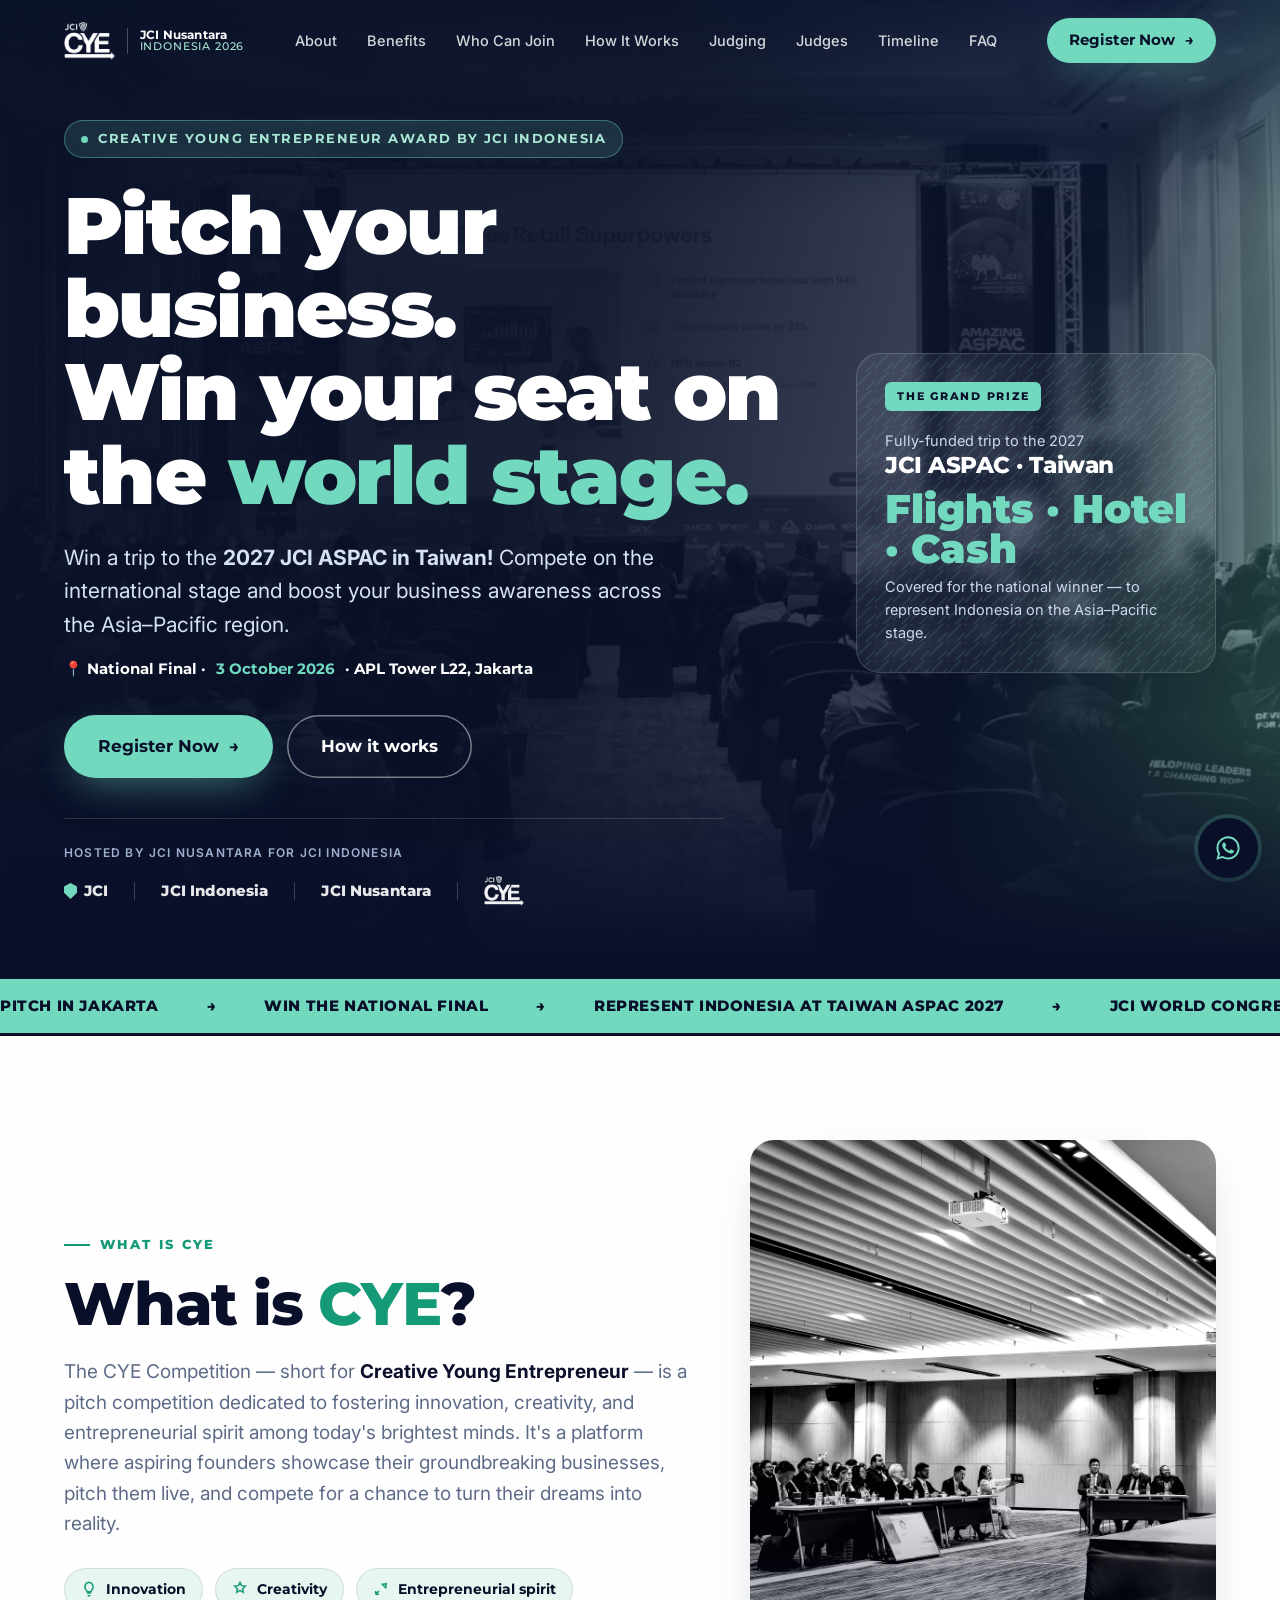
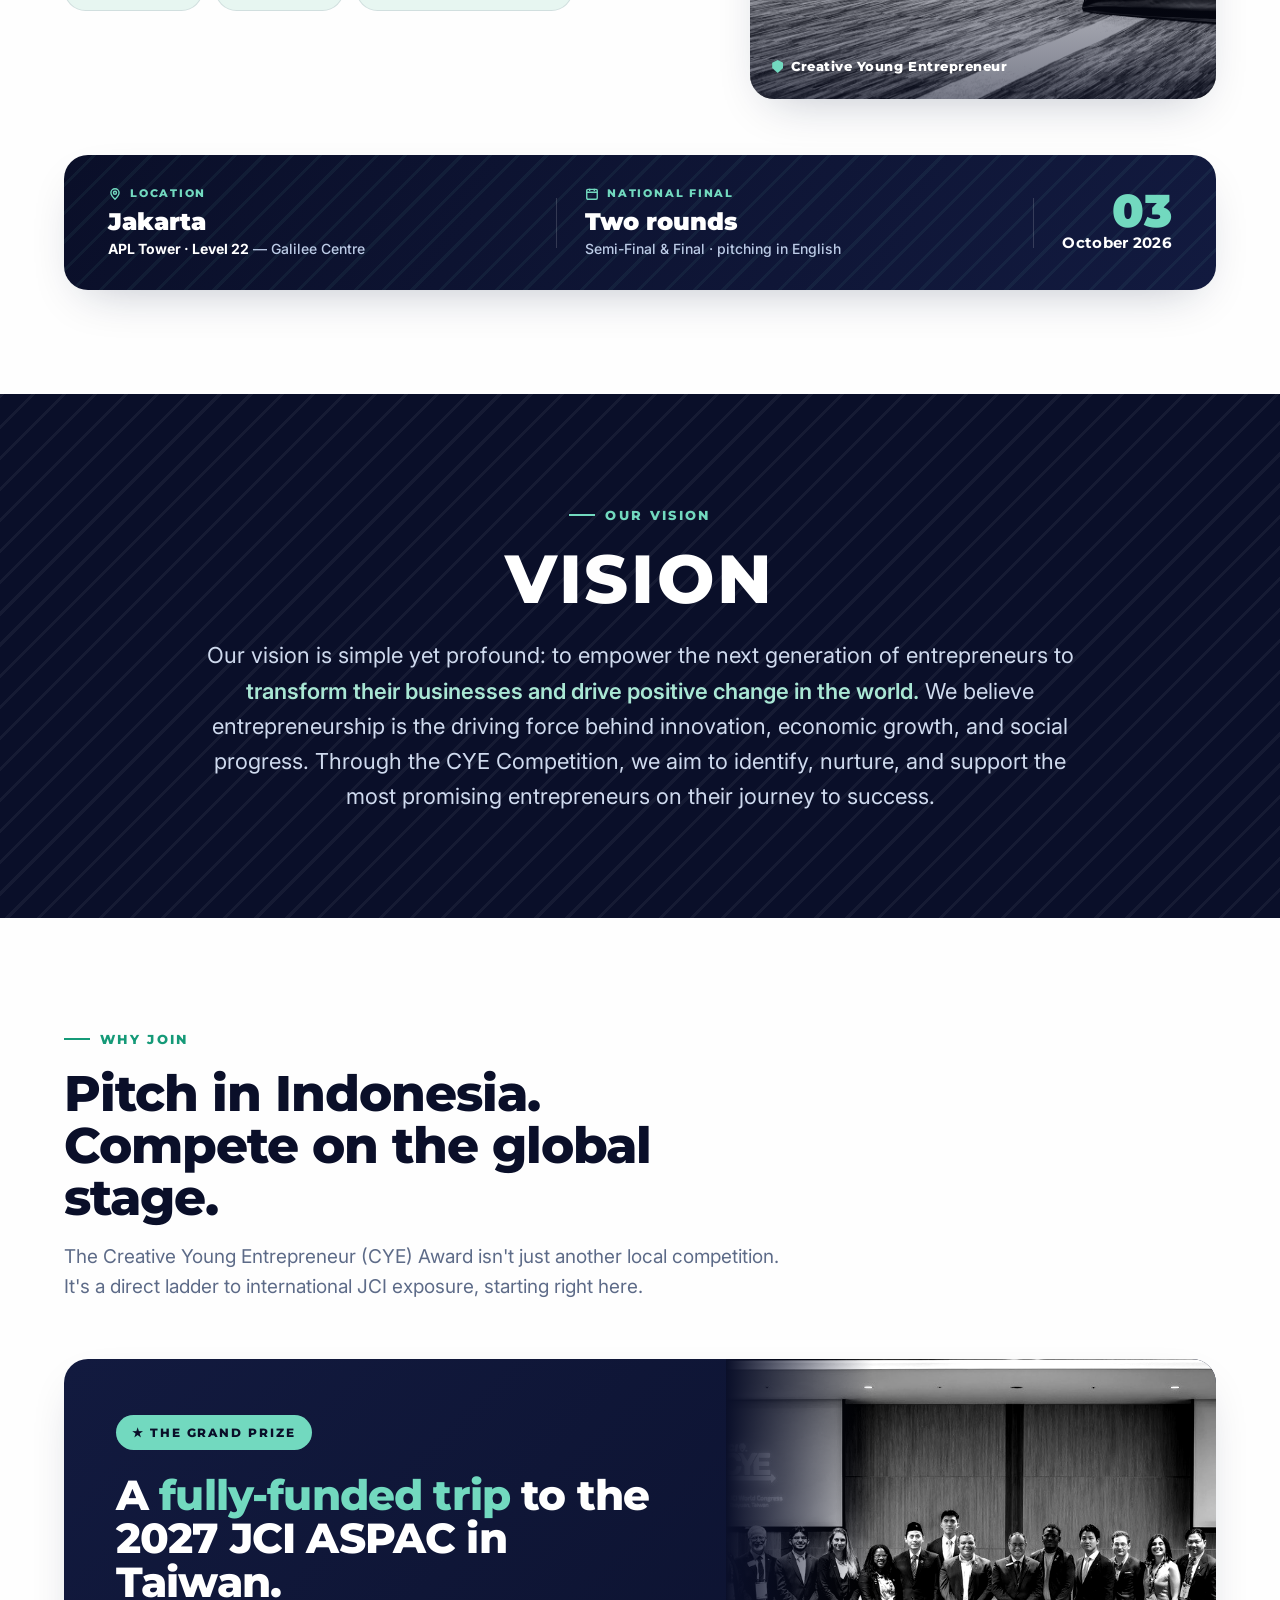
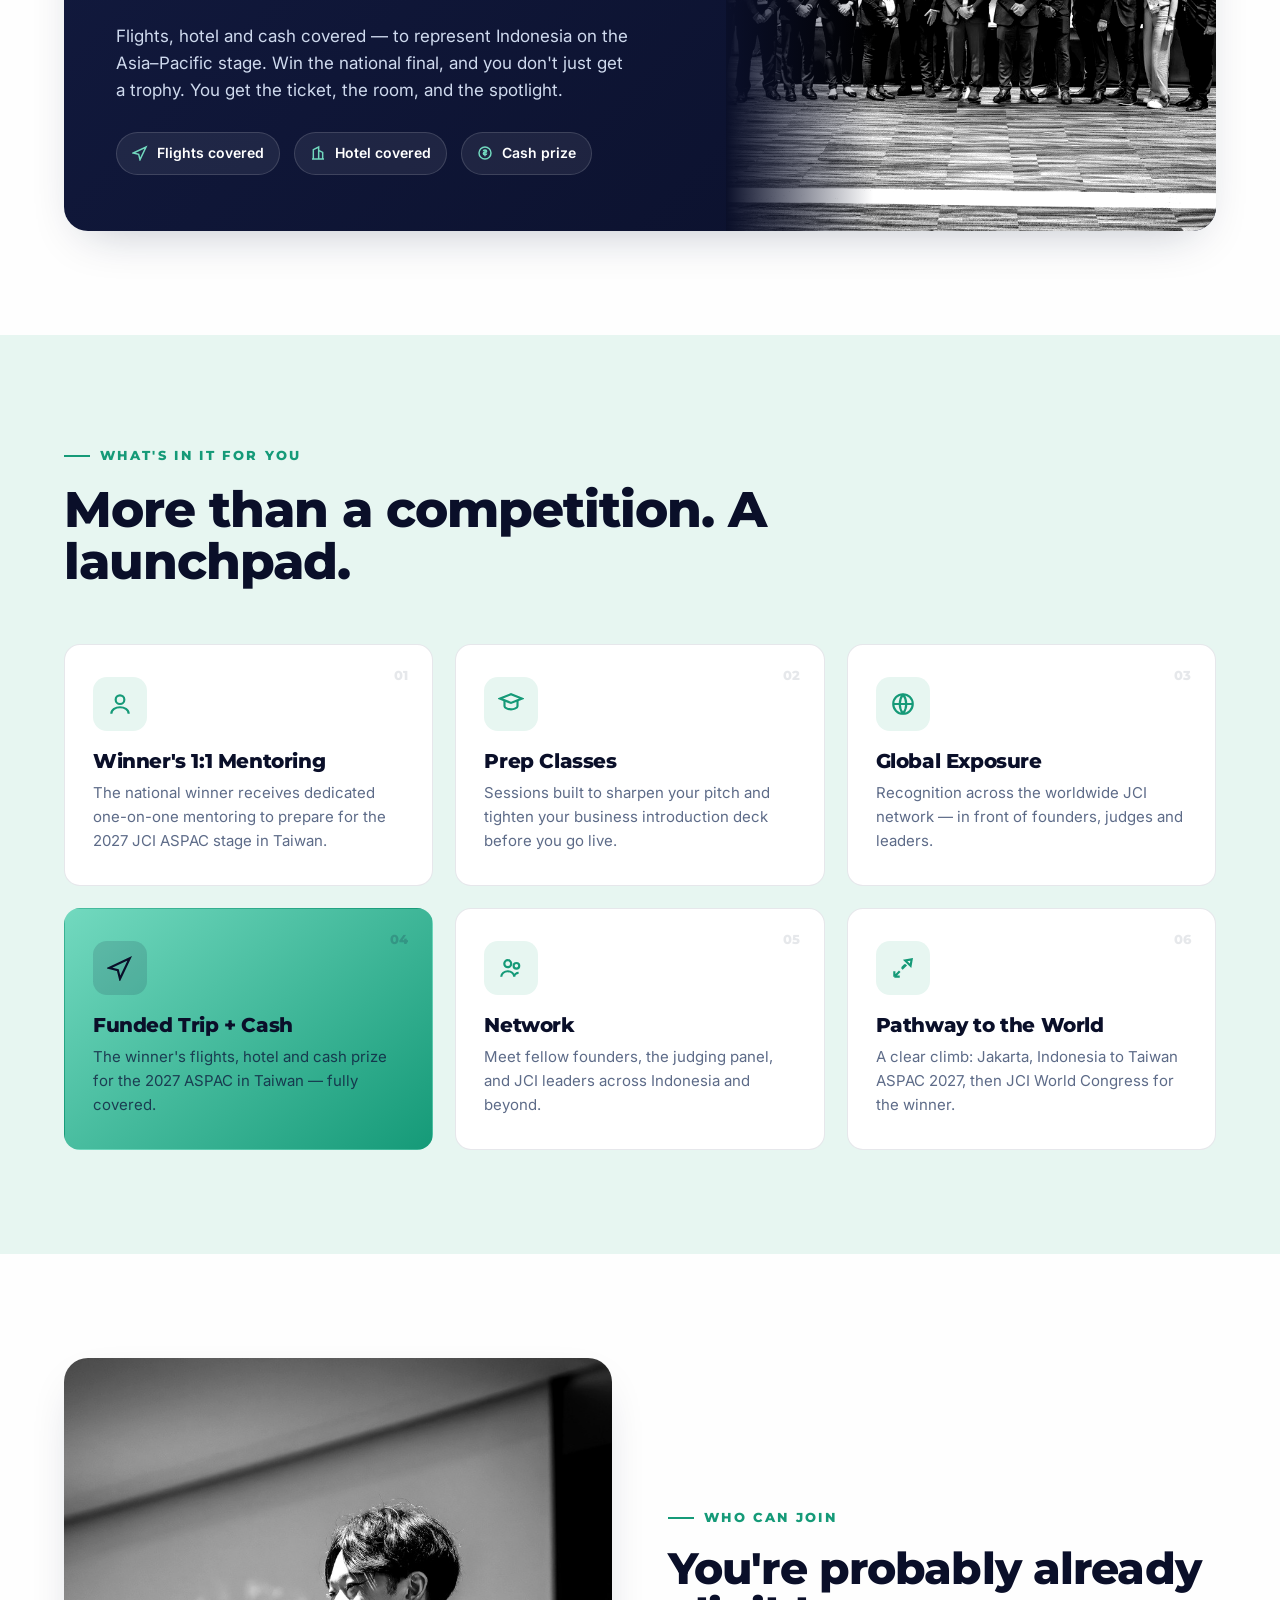
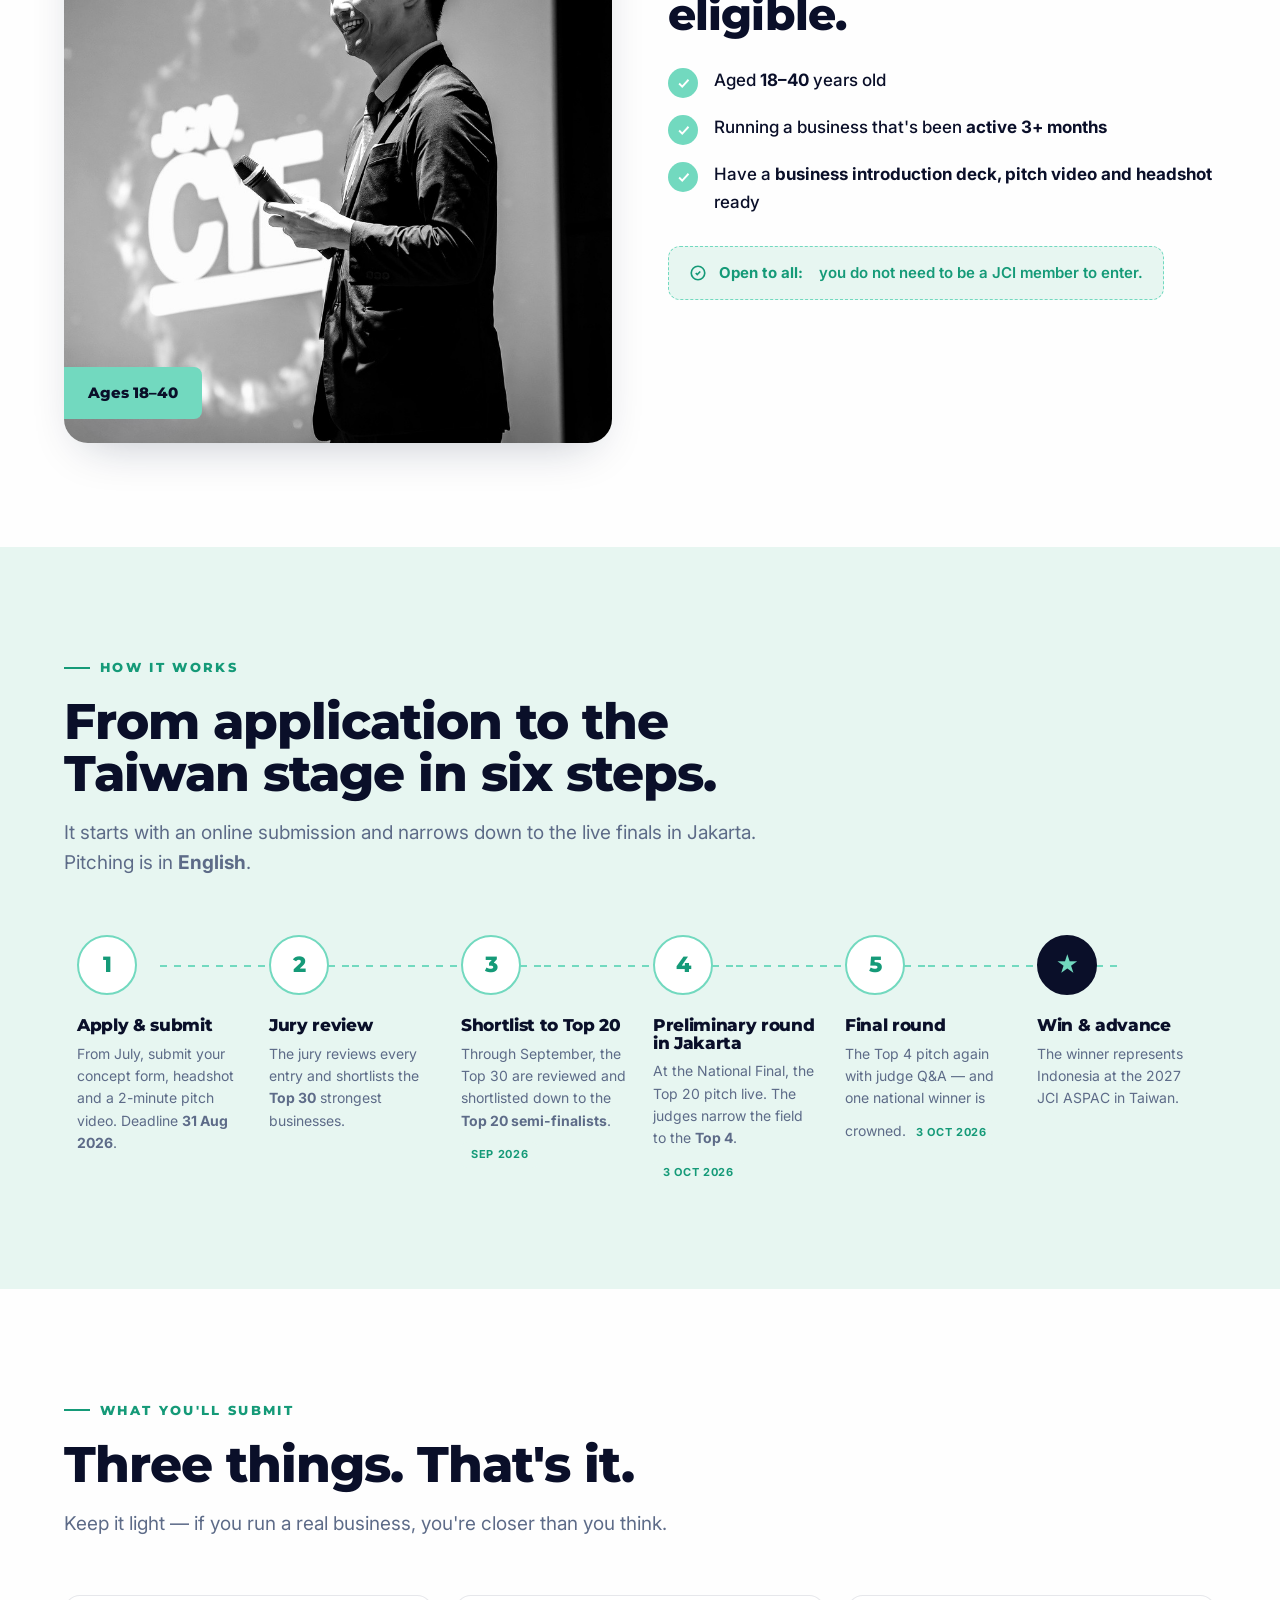
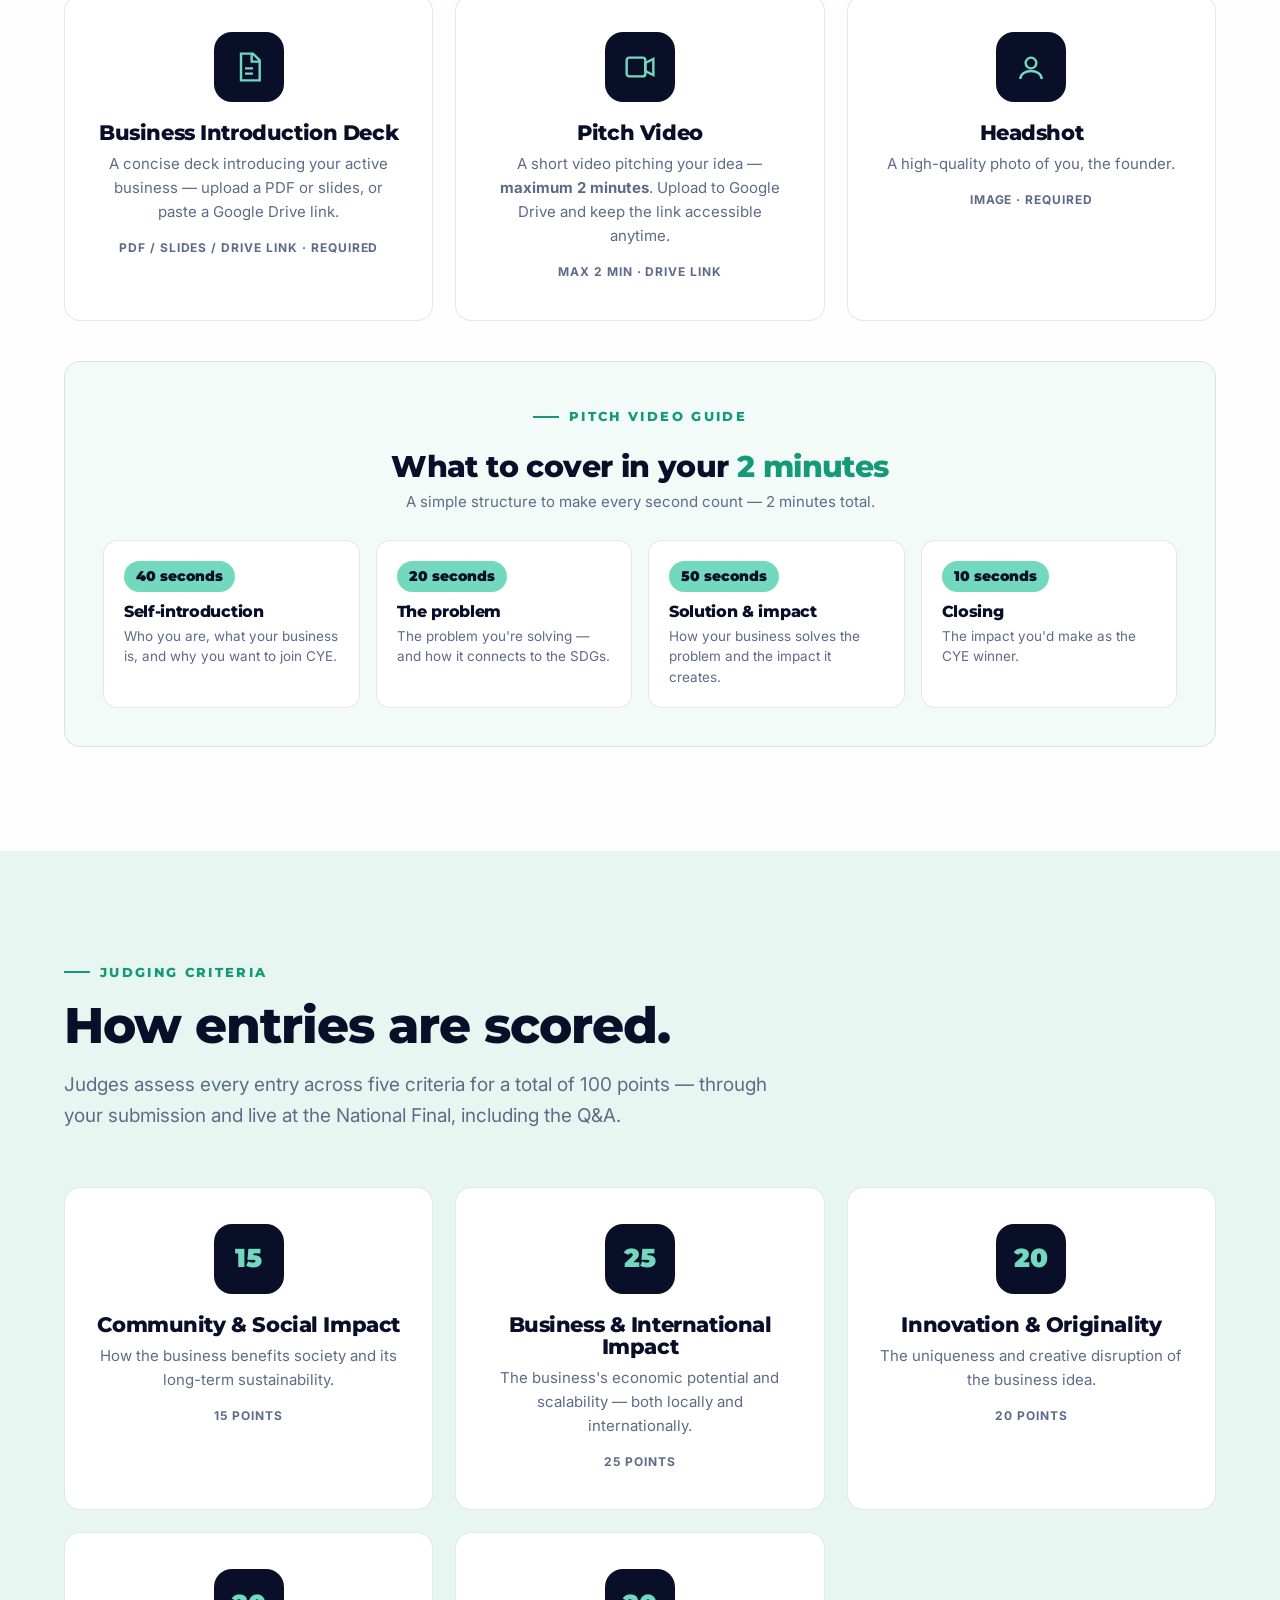
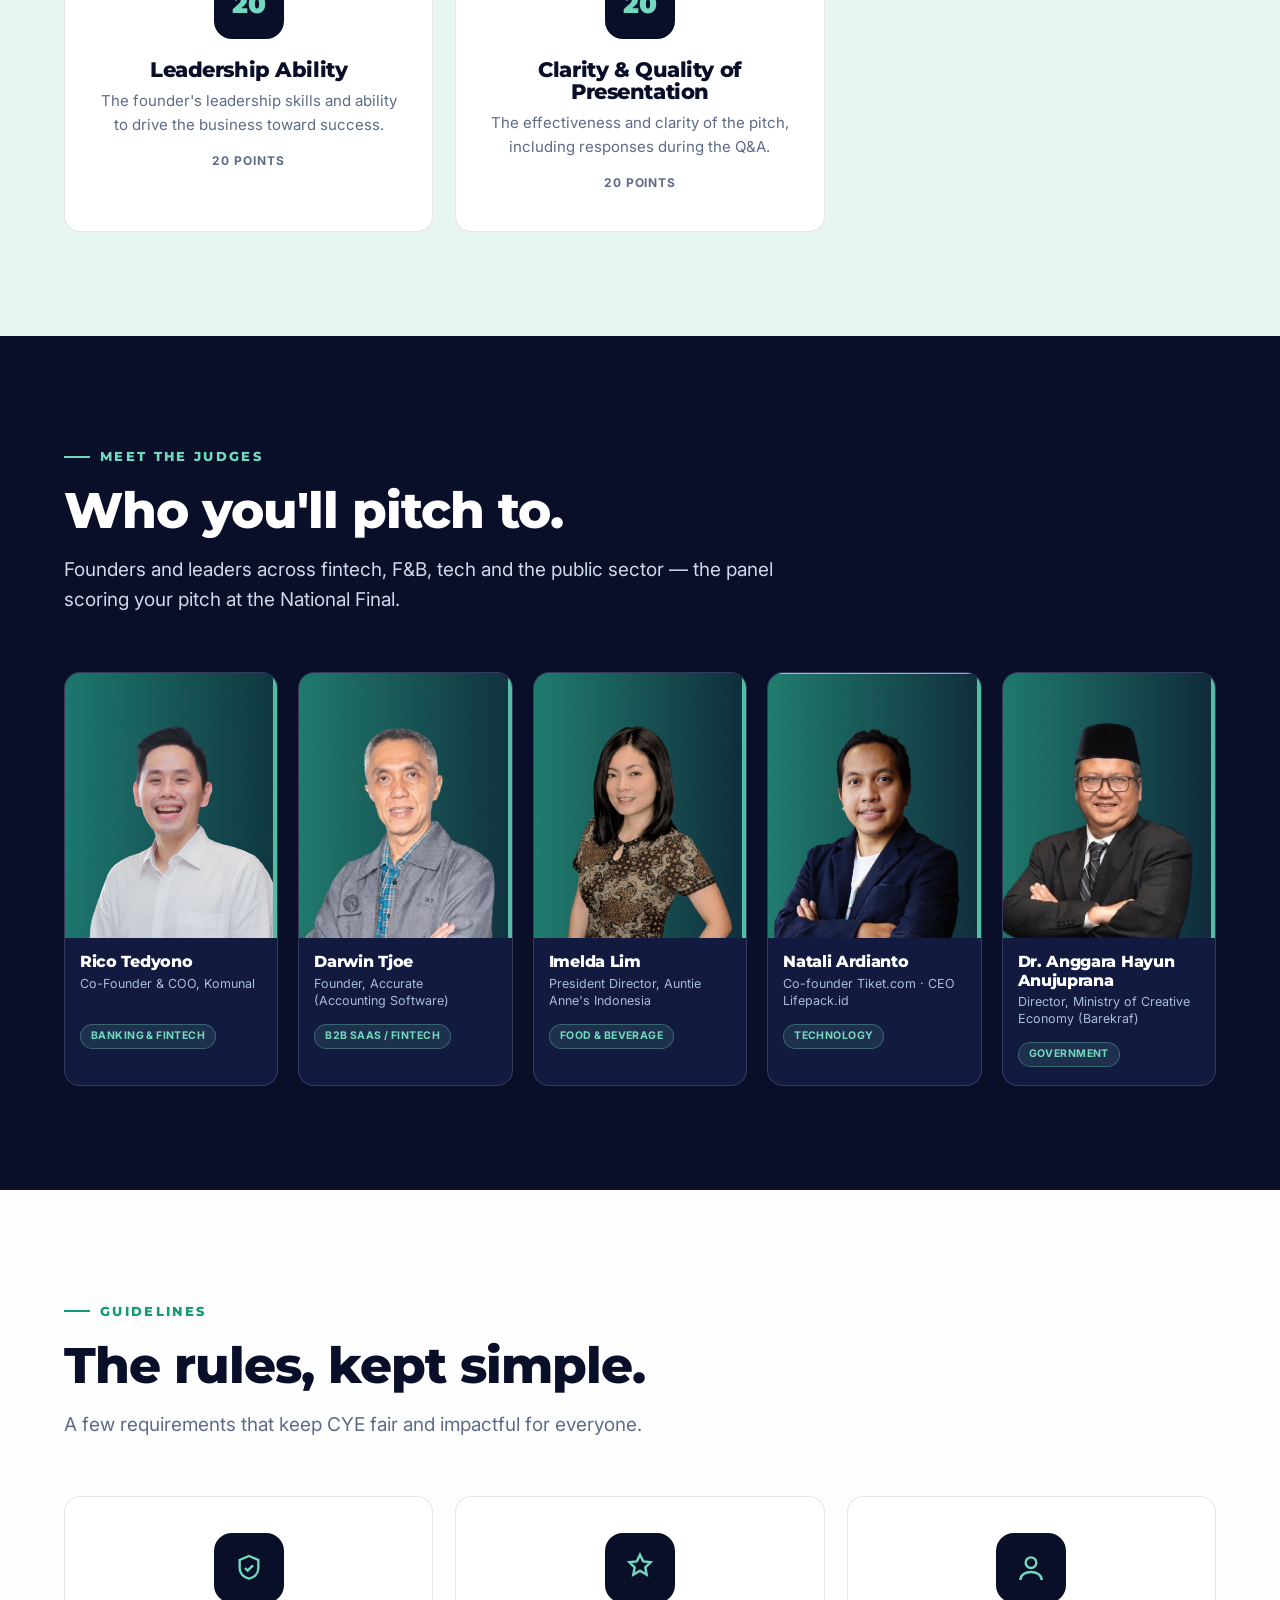
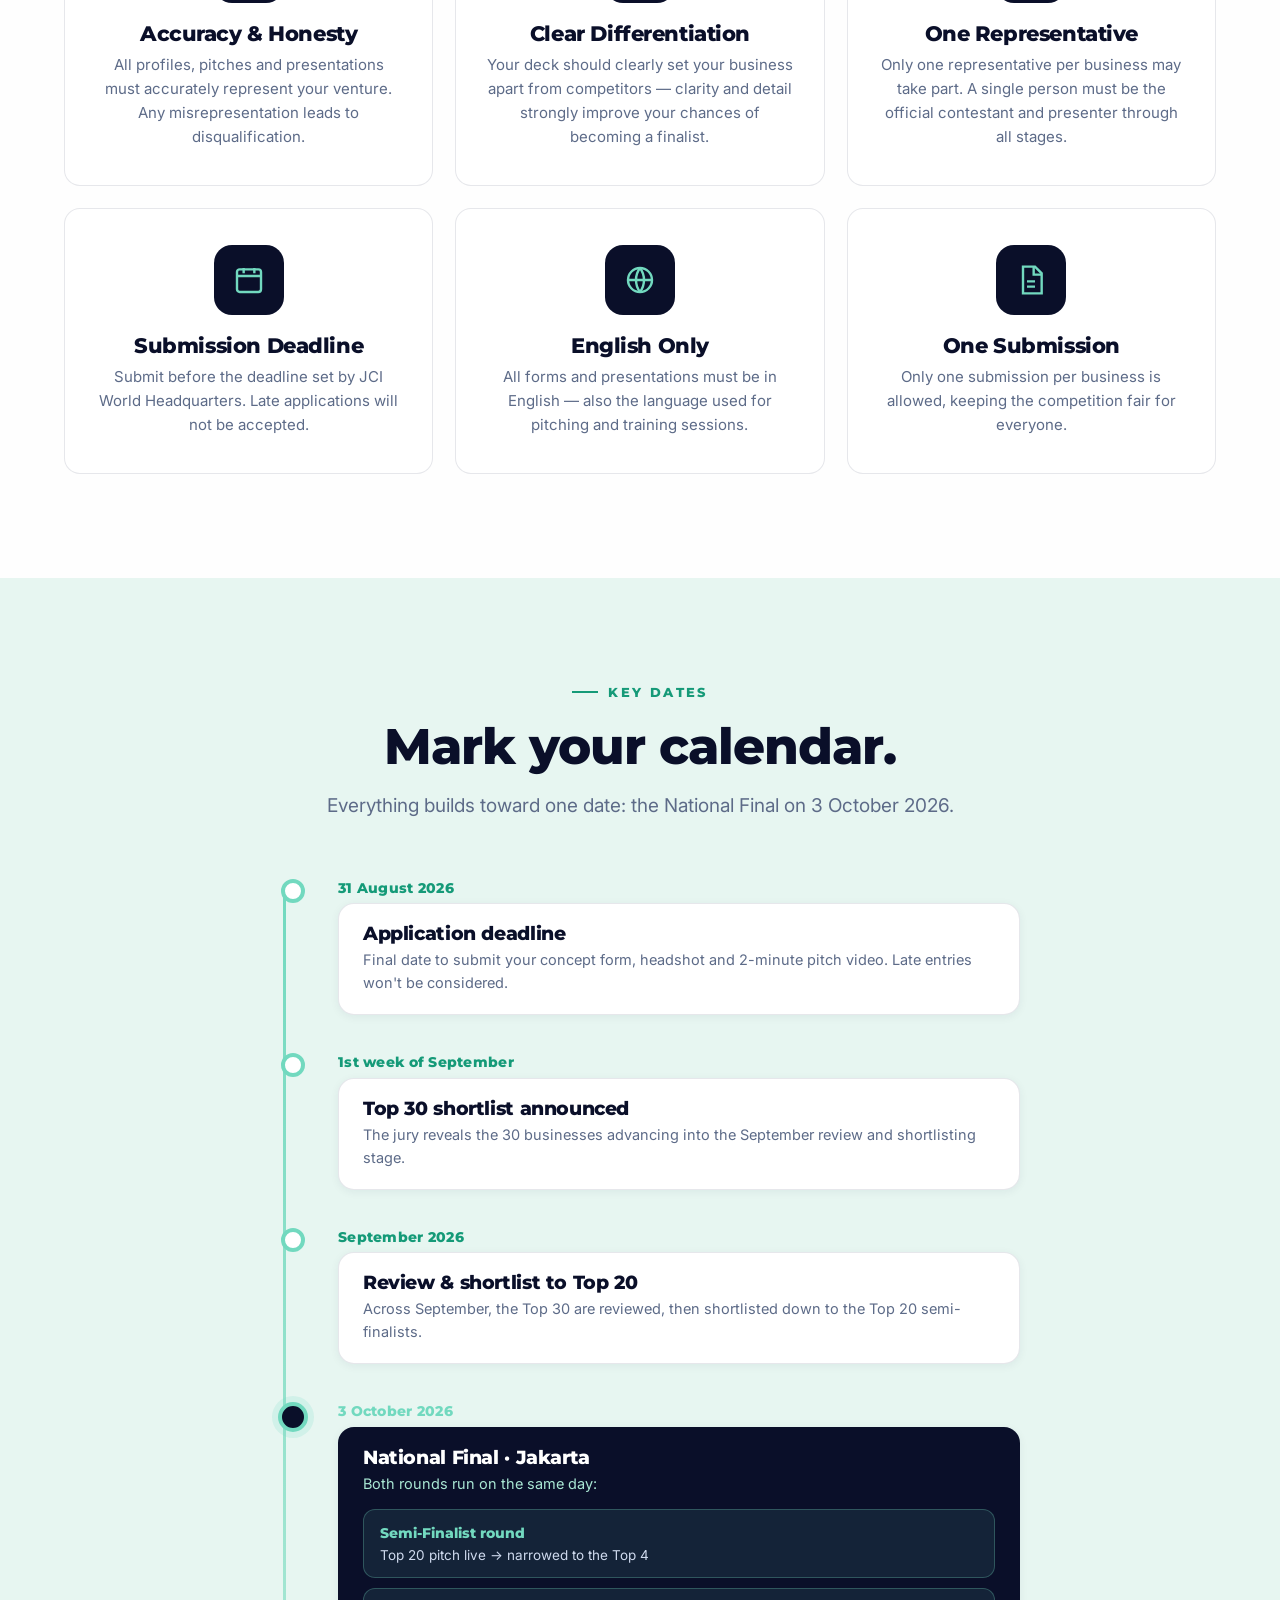
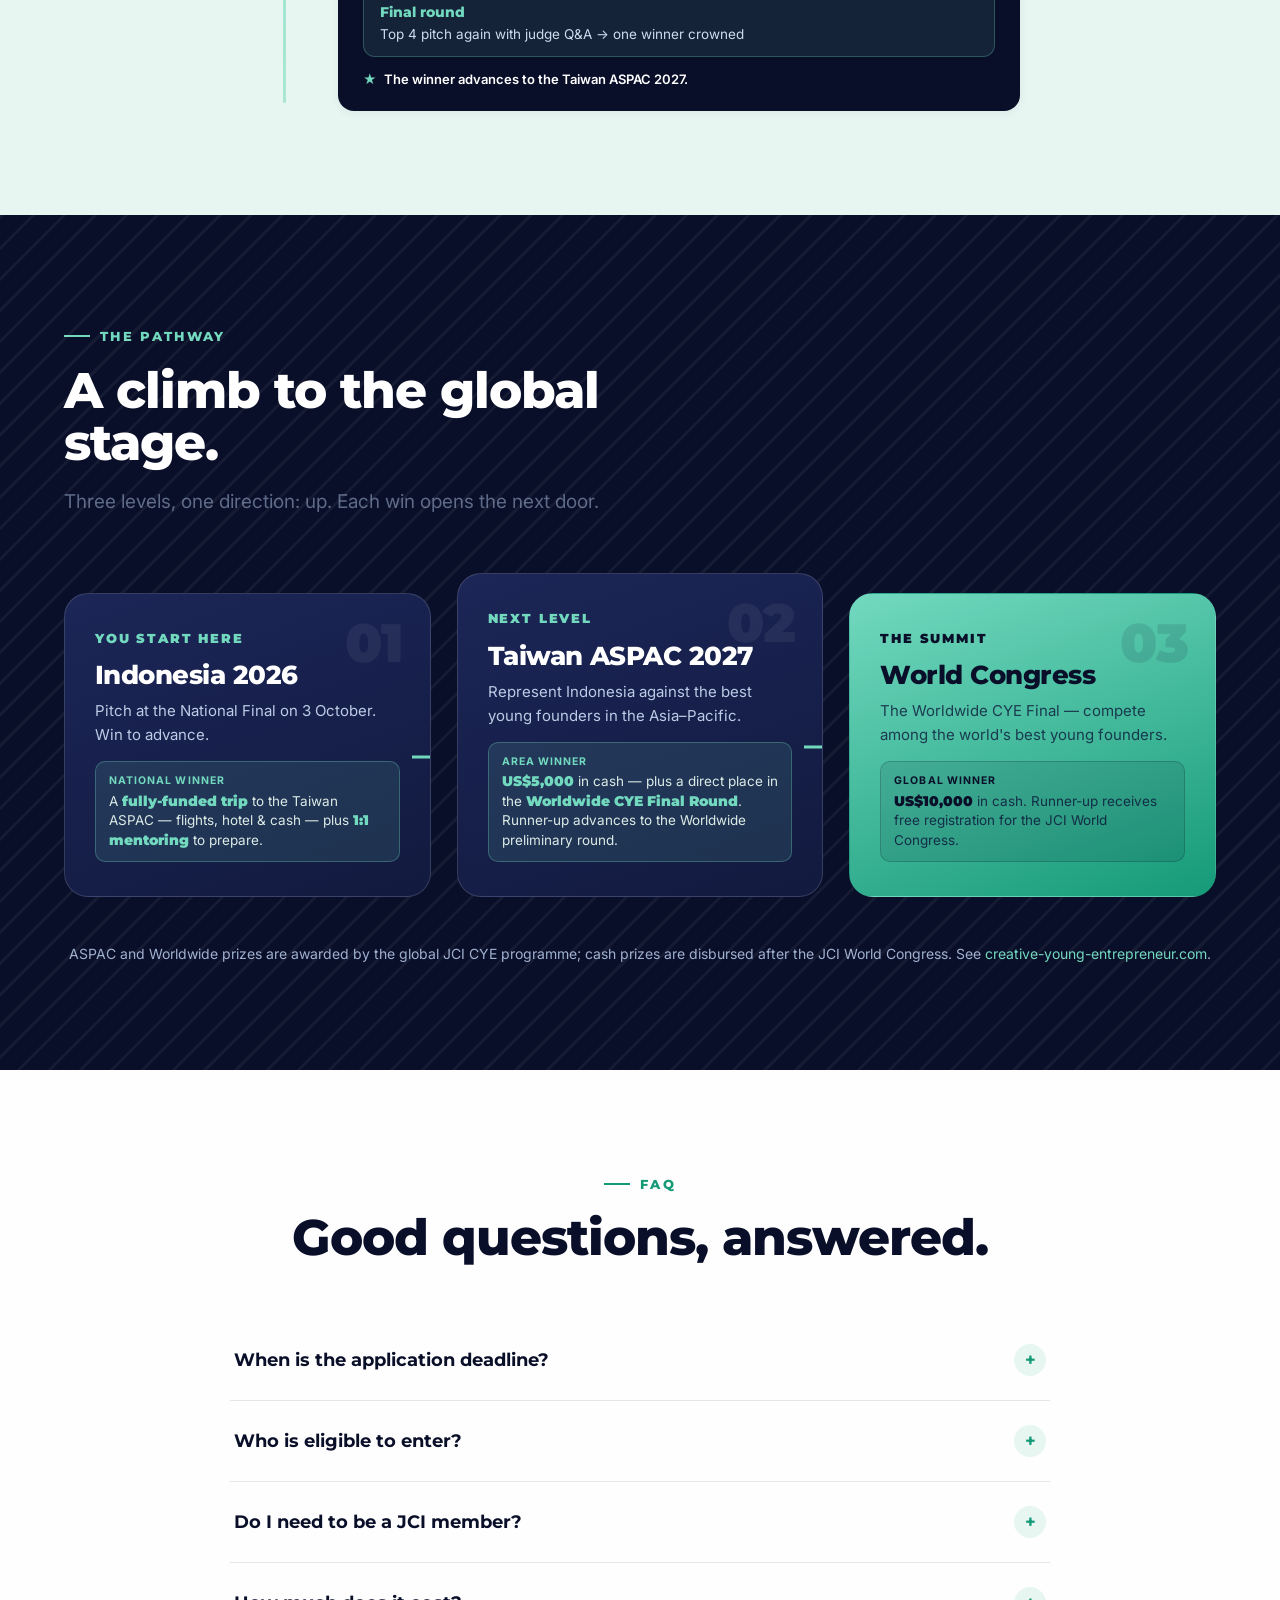
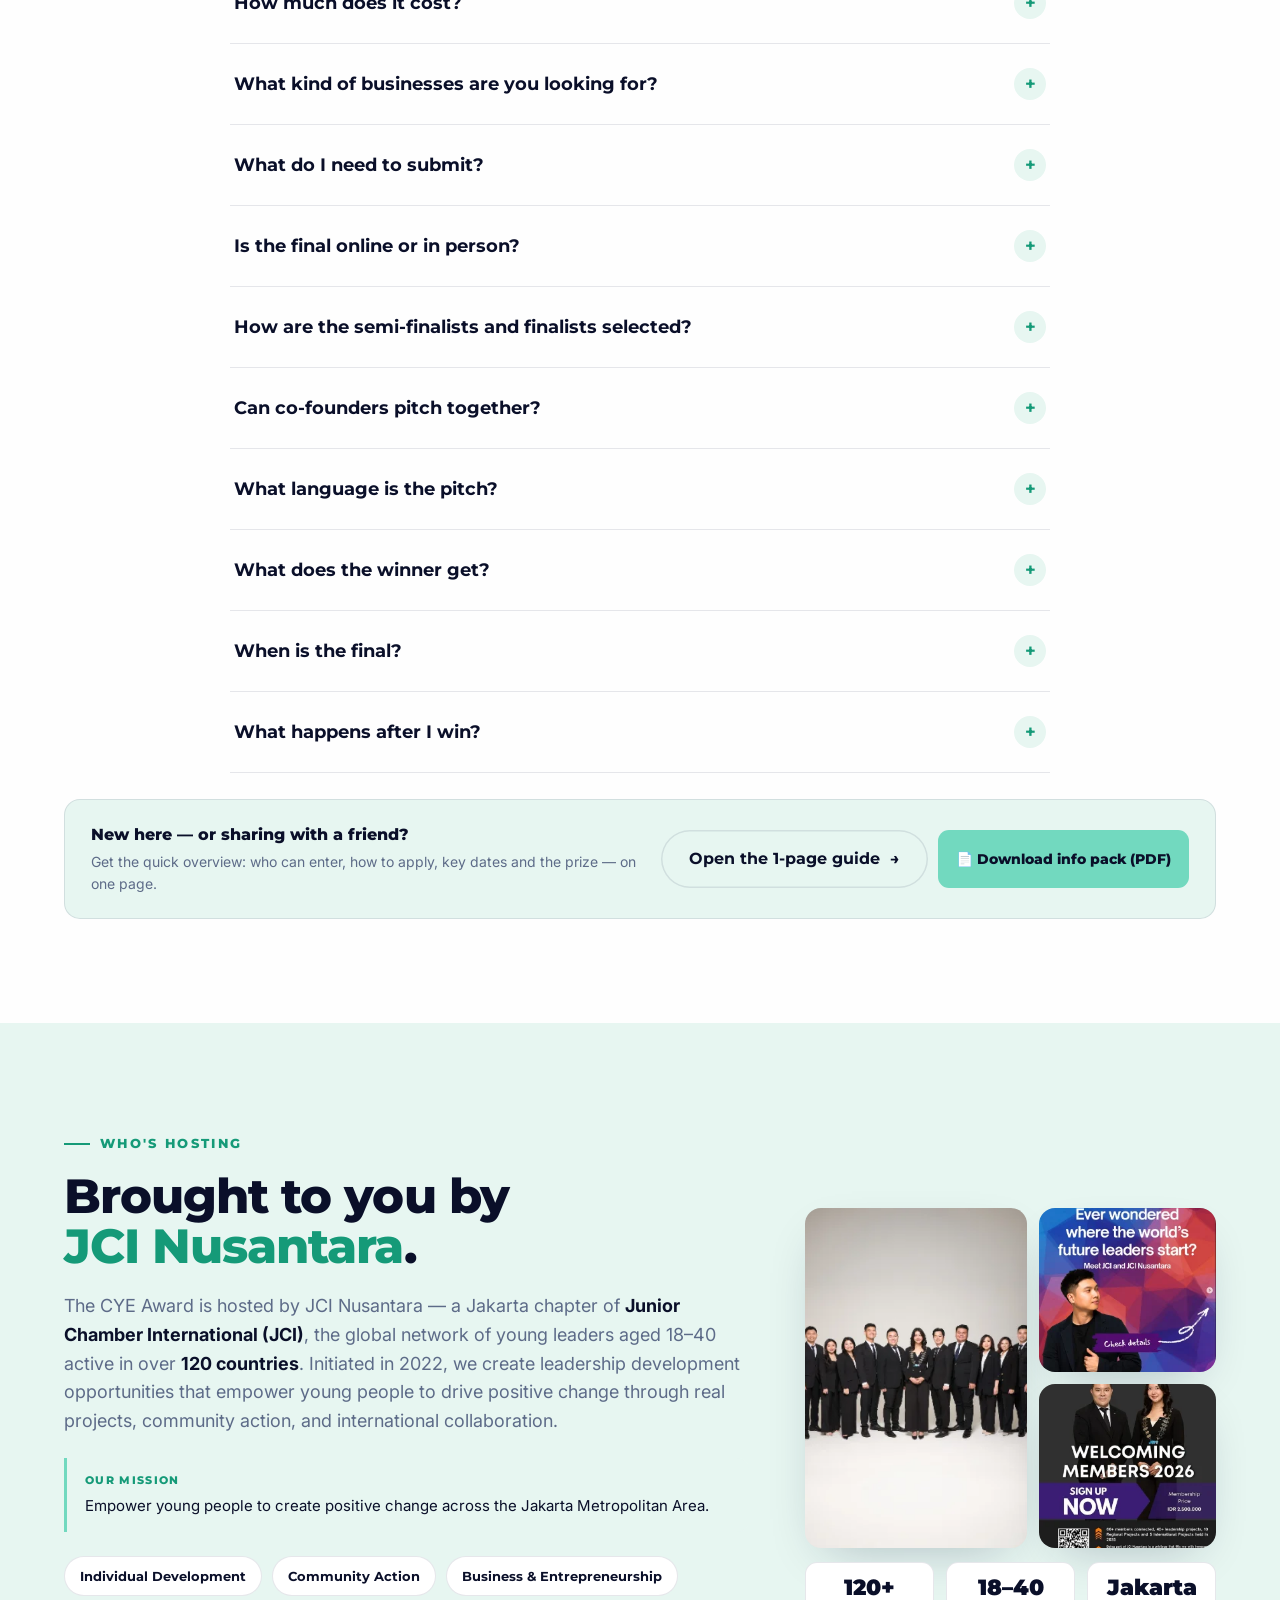
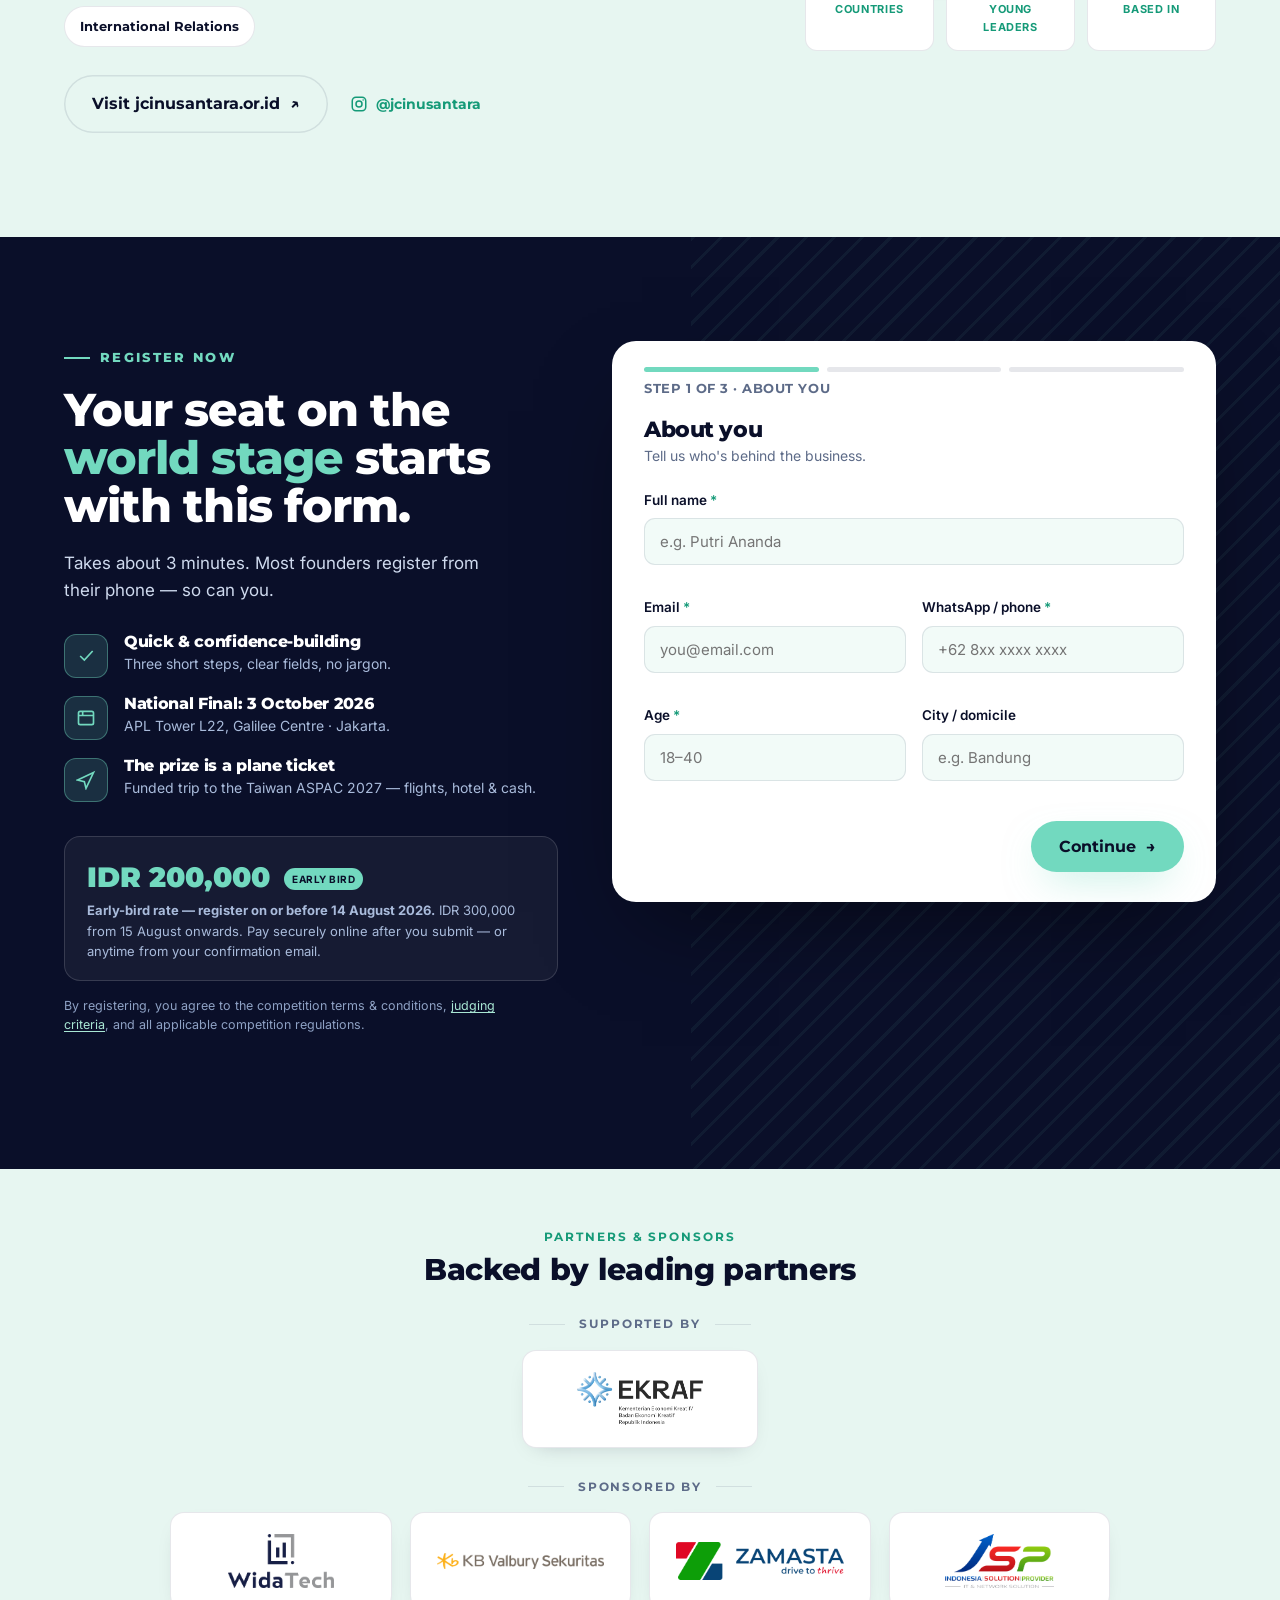
==== commit dfb94e4e: "Add Judges panel section + swap in updated info-pack PDF - New "Meet the judges" section (navy band)" ====
--- a/index.html
+++ b/index.html
@@ -111,6 +111,7 @@
       <a href="#eligibility">Who Can Join</a>
       <a href="#how">How It Works</a>
       <a href="#judging">Judging</a>
+      <a href="#judges">Judges</a>
       <a href="#timeline">Timeline</a>
       <a href="#faq">FAQ</a>
     </nav>
@@ -127,6 +128,7 @@
   <a href="#eligibility">Who Can Join</a>
   <a href="#how">How It Works</a>
   <a href="#judging">Judging</a>
+  <a href="#judges">Judges</a>
   <a href="#timeline">Timeline</a>
   <a href="#faq">FAQ</a>
   <a href="#register" class="btn btn-primary">Register Now <span class="arw">→</span></a>
@@ -437,6 +439,59 @@
         <h3>Clarity &amp; Quality of Presentation</h3>
         <p>The effectiveness and clarity of the pitch, including responses during the Q&amp;A.</p>
         <span class="kk">20 points</span>
+      </article>
+    </div>
+  </div>
+</section>
+
+<!-- ===================== JUDGES ===================== -->
+<section class="section judges-sec" id="judges" data-screen-label="Judges">
+  <div class="wrap">
+    <div class="section-head reveal">
+      <span class="eyebrow on-dark">Meet the judges</span>
+      <h2>Who you'll pitch to.</h2>
+      <p>Founders and leaders across fintech, F&amp;B, tech and the public sector — the panel scoring your pitch at the National Final.</p>
+    </div>
+    <div class="judges-grid">
+      <article class="judge-card reveal">
+        <div class="judge-photo"><img src="assets/judges/rico.jpg" alt="Rico Tedyono — Co-Founder &amp; COO, Komunal" loading="lazy"></div>
+        <div class="judge-info">
+          <h3>Rico Tedyono</h3>
+          <p class="judge-role">Co-Founder &amp; COO, Komunal</p>
+          <span class="judge-tag">Banking &amp; Fintech</span>
+        </div>
+      </article>
+      <article class="judge-card reveal d1">
+        <div class="judge-photo"><img src="assets/judges/darwin.jpg" alt="Darwin Tjoe — Founder, Accurate" loading="lazy"></div>
+        <div class="judge-info">
+          <h3>Darwin Tjoe</h3>
+          <p class="judge-role">Founder, Accurate (Accounting Software)</p>
+          <span class="judge-tag">B2B SaaS / Fintech</span>
+        </div>
+      </article>
+      <article class="judge-card reveal d2">
+        <div class="judge-photo"><img src="assets/judges/imelda.jpg" alt="Imelda Lim — President Director, Auntie Anne's Indonesia" loading="lazy"></div>
+        <div class="judge-info">
+          <h3>Imelda Lim</h3>
+          <p class="judge-role">President Director, Auntie Anne's Indonesia</p>
+          <span class="judge-tag">Food &amp; Beverage</span>
+        </div>
+      </article>
+      <article class="judge-card reveal d1">
+        <div class="judge-photo"><img src="assets/judges/natali.jpg" alt="Natali Ardianto — Co-founder of Tiket.com, CEO of Lifepack.id" loading="lazy"></div>
+        <div class="judge-info">
+          <h3>Natali Ardianto</h3>
+          <p class="judge-role">Co-founder Tiket.com · CEO Lifepack.id</p>
+          <span class="judge-tag">Technology</span>
+        </div>
+      </article>
+      <article class="judge-card reveal d2">
+        <div class="judge-photo"><img src="assets/judges/anggara.jpg" alt="Dr. Anggara Hayun Anujuprana — Director, Ministry of Creative Economy" loading="lazy"></div>
+        <div class="judge-info">
+          <h3>Dr. Anggara Hayun Anujuprana</h3>
+          <p class="judge-role">Director, Ministry of Creative Economy (Barekraf)</p>
+          <span class="judge-tag">Government</span>
+        </div>
       </article>
     </div>
   </div>
--- a/styles.css
+++ b/styles.css
@@ -407,6 +407,22 @@
 .btn-dl:active{transform:translateY(1px)}
 @media(max-width:560px){.faq-more-actions{width:100%}.faq-more-actions .btn,.faq-more-actions .btn-dl{flex:1 1 auto;justify-content:center;text-align:center}}
 
+/* JUDGES */
+.judges-sec{background:var(--navy);position:relative;overflow:hidden}
+.judges-sec .section-head h2{color:#fff}
+.judges-sec .section-head p{color:#cfdaee}
+.judges-grid{display:grid;grid-template-columns:repeat(5,1fr);gap:20px;margin-top:6px;position:relative;z-index:2}
+.judge-card{background:var(--navy-2);border:1px solid var(--line-light);border-radius:16px;overflow:hidden;transition:transform .2s,box-shadow .2s}
+.judge-card:hover{transform:translateY(-5px);box-shadow:0 22px 44px -22px rgba(0,0,0,.65)}
+.judge-photo{aspect-ratio:4/5;overflow:hidden;background:#123c39}
+.judge-photo img{width:100%;height:100%;object-fit:cover;object-position:top center;display:block}
+.judge-info{padding:15px 15px 18px}
+.judge-info h3{color:#fff;font-family:'Montserrat',sans-serif;font-weight:800;font-size:15.5px;margin:0 0 4px;line-height:1.2}
+.judge-role{color:#a9bbdb;font-size:12.5px;line-height:1.35;margin:0 0 11px;min-height:34px}
+.judge-tag{display:inline-block;font-size:10.5px;font-weight:700;letter-spacing:.04em;text-transform:uppercase;color:var(--teal);background:rgba(114,217,191,.12);border:1px solid rgba(114,217,191,.32);border-radius:999px;padding:3px 10px}
+@media(max-width:1000px){.judges-grid{grid-template-columns:repeat(3,1fr)}}
+@media(max-width:640px){.judges-grid{grid-template-columns:repeat(2,1fr);gap:13px}.judge-info{padding:12px 12px 15px}.judge-role{min-height:0}}
+
 /* PARTNERS & SPONSORS — light band */
 .sponsors{background:var(--mist);padding:58px 0 62px;text-align:center}
 .sponsors-eyebrow{font-family:'Montserrat',sans-serif;font-size:12px;font-weight:700;letter-spacing:.16em;text-transform:uppercase;color:var(--teal-deep);margin-bottom:8px}
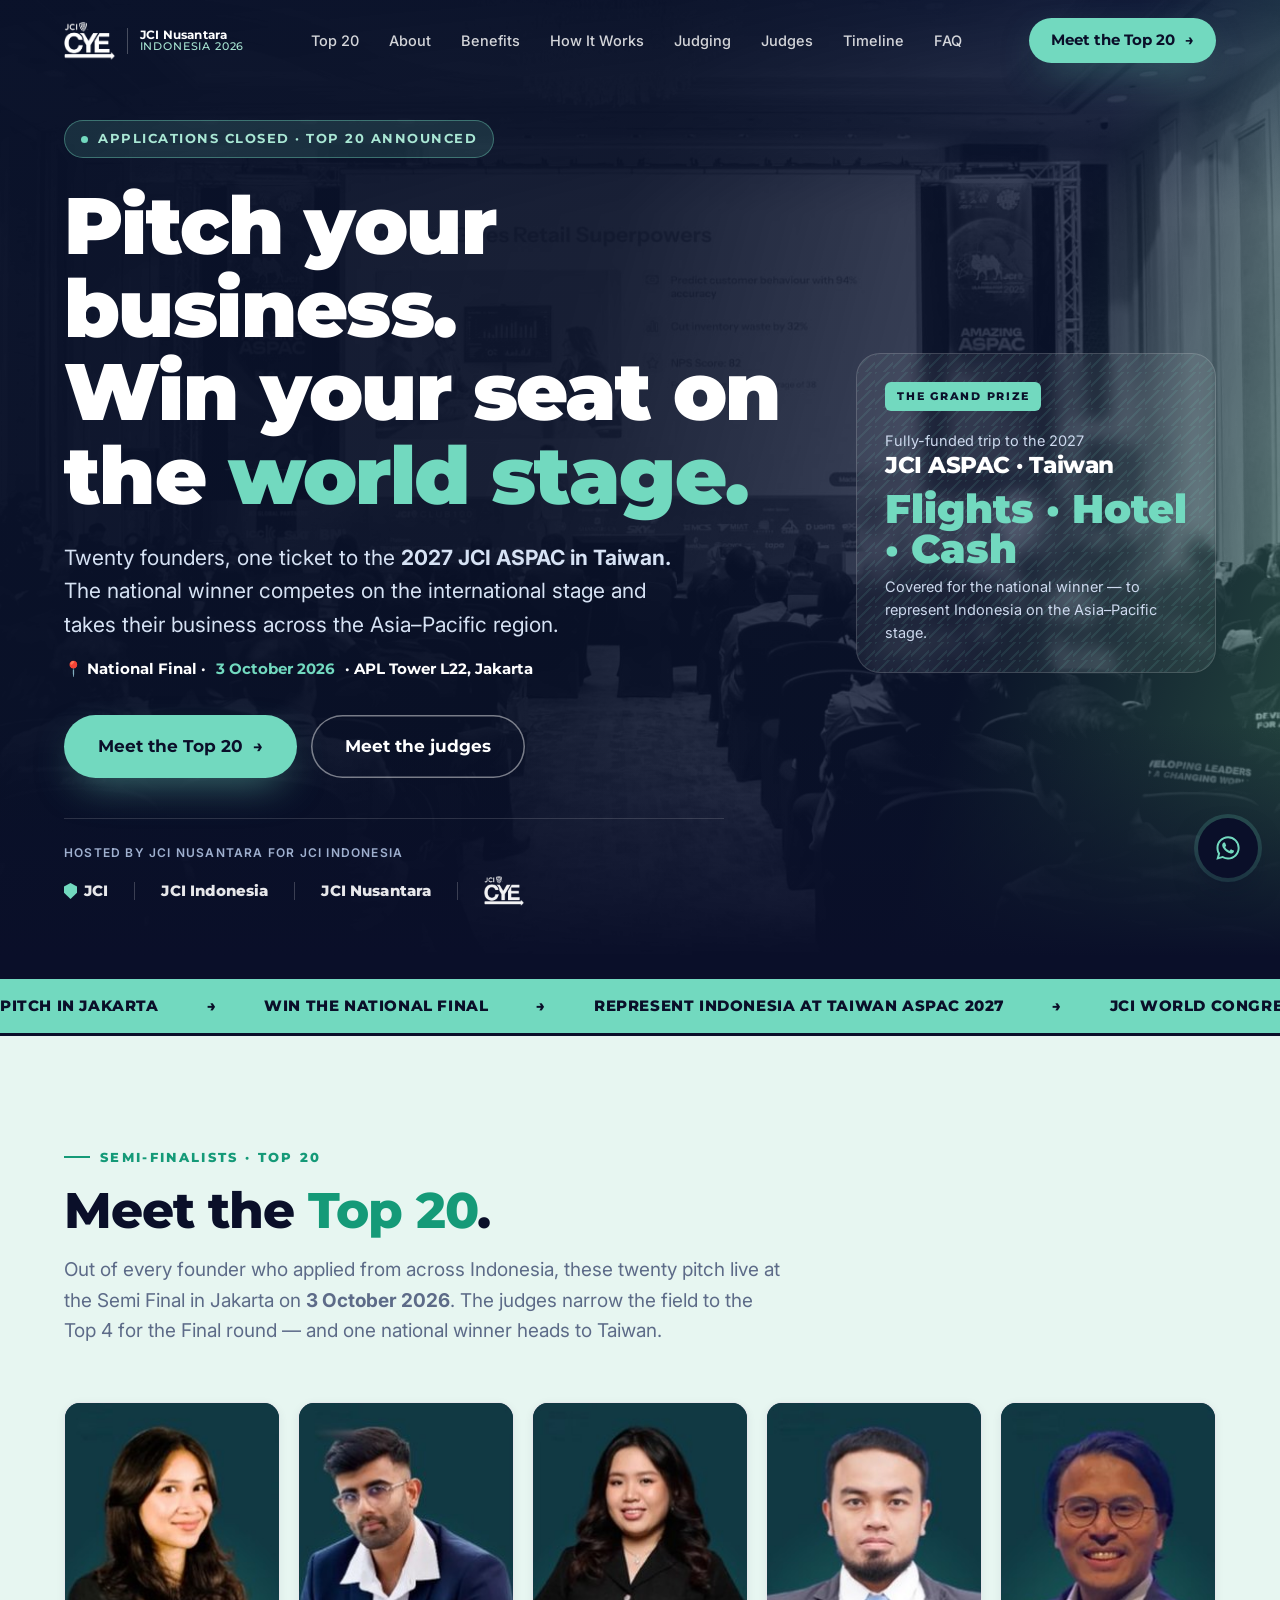
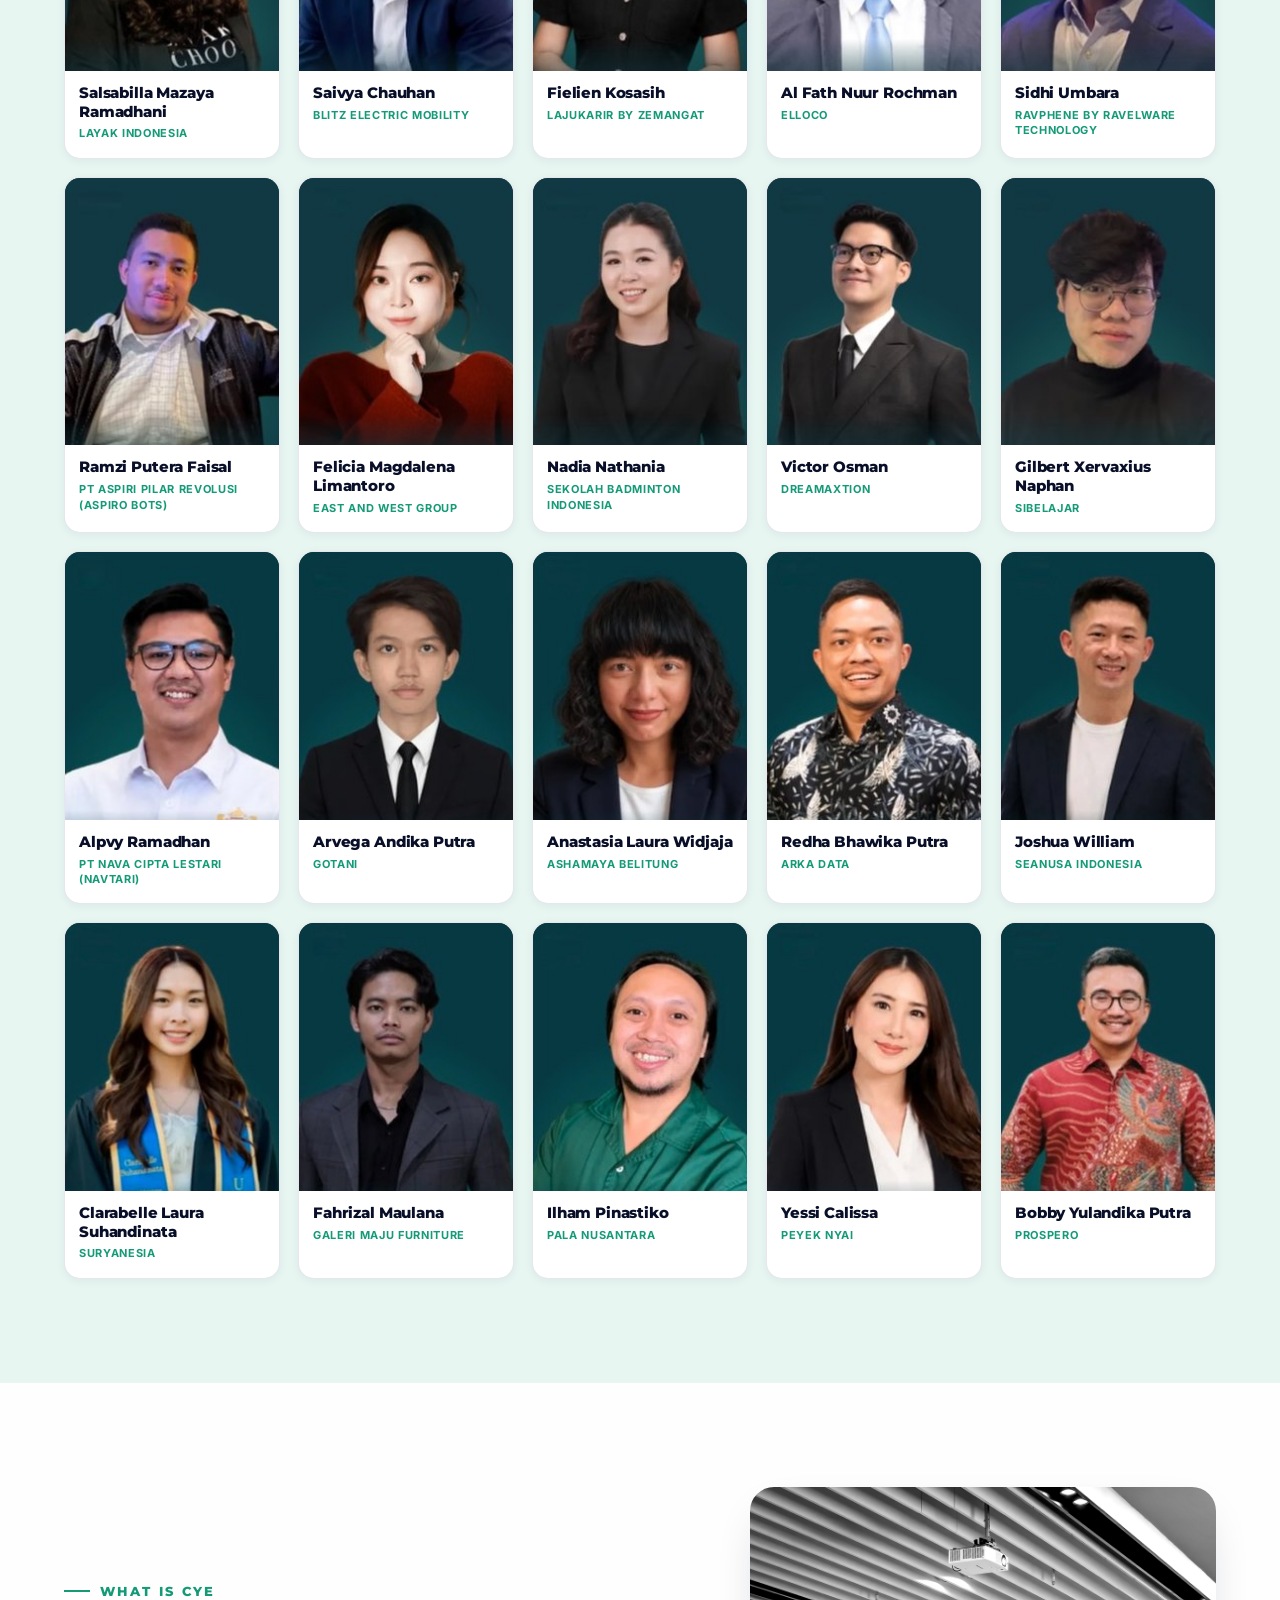
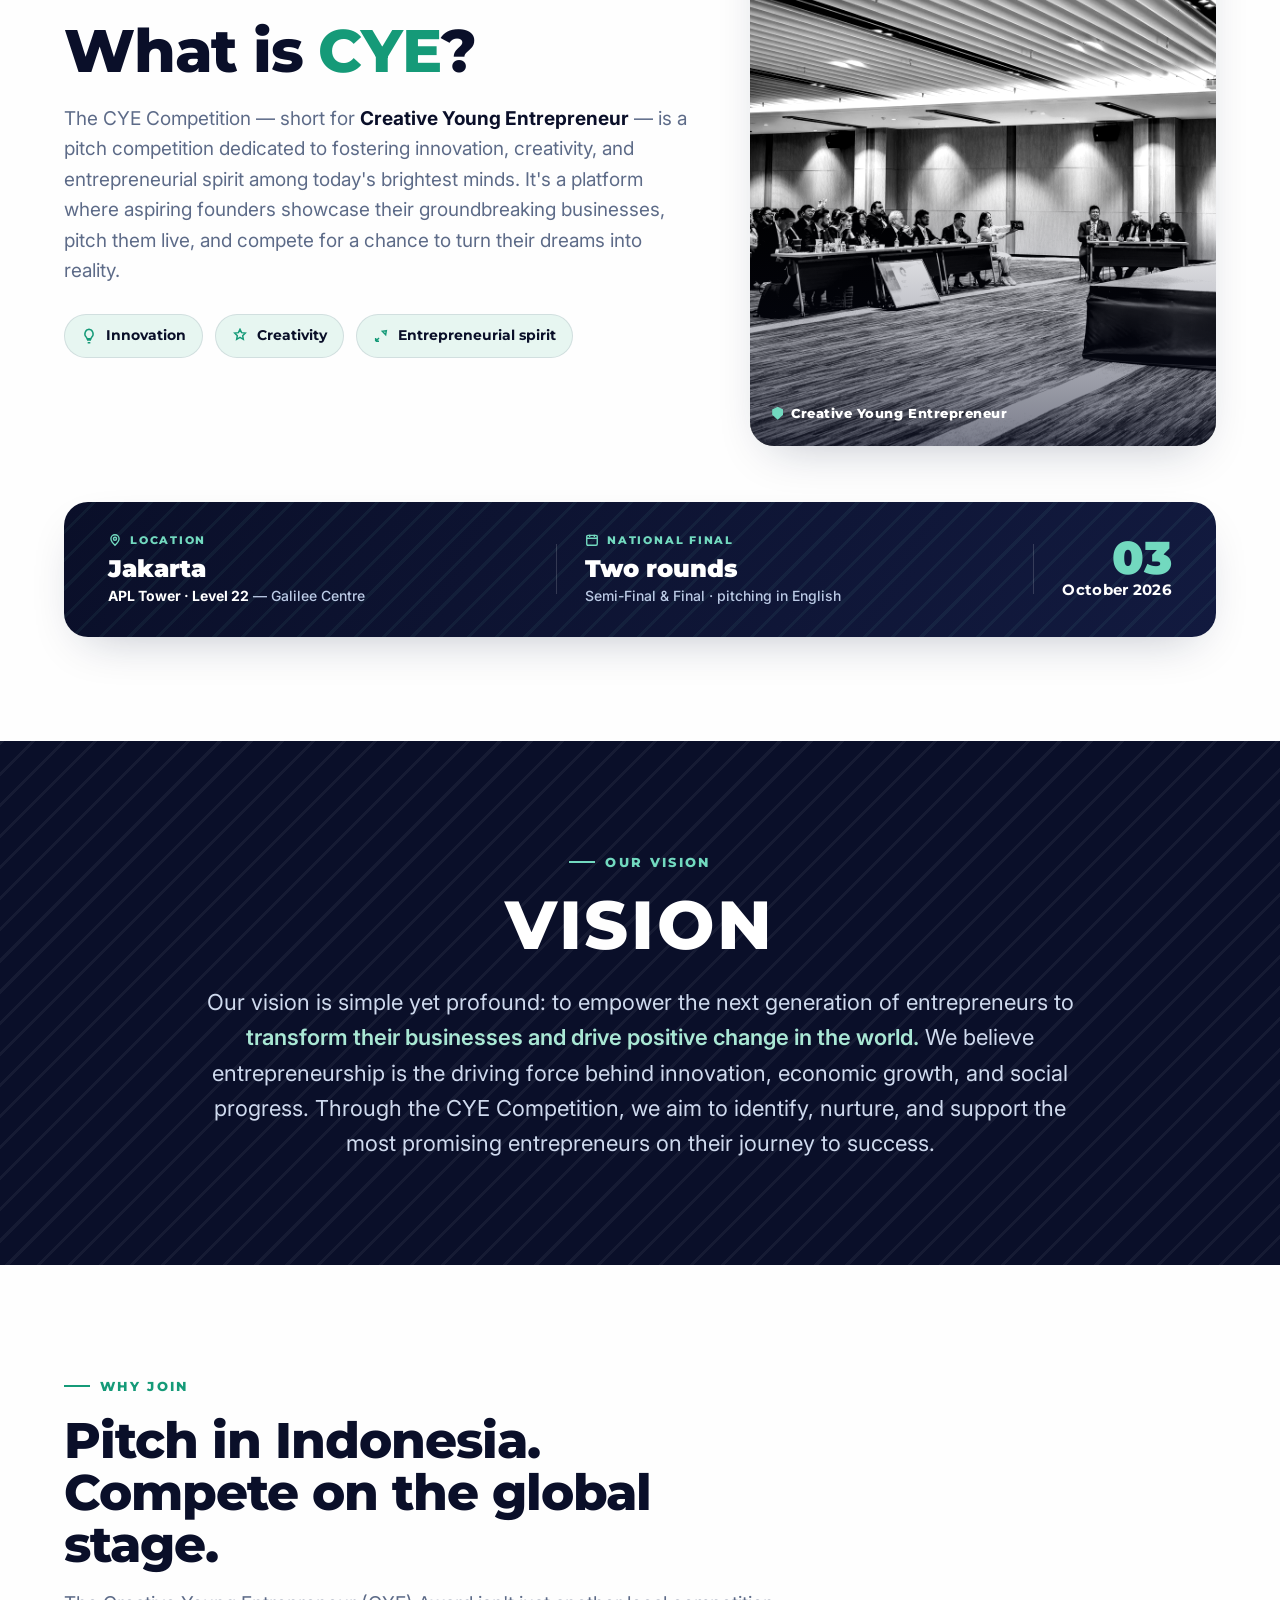
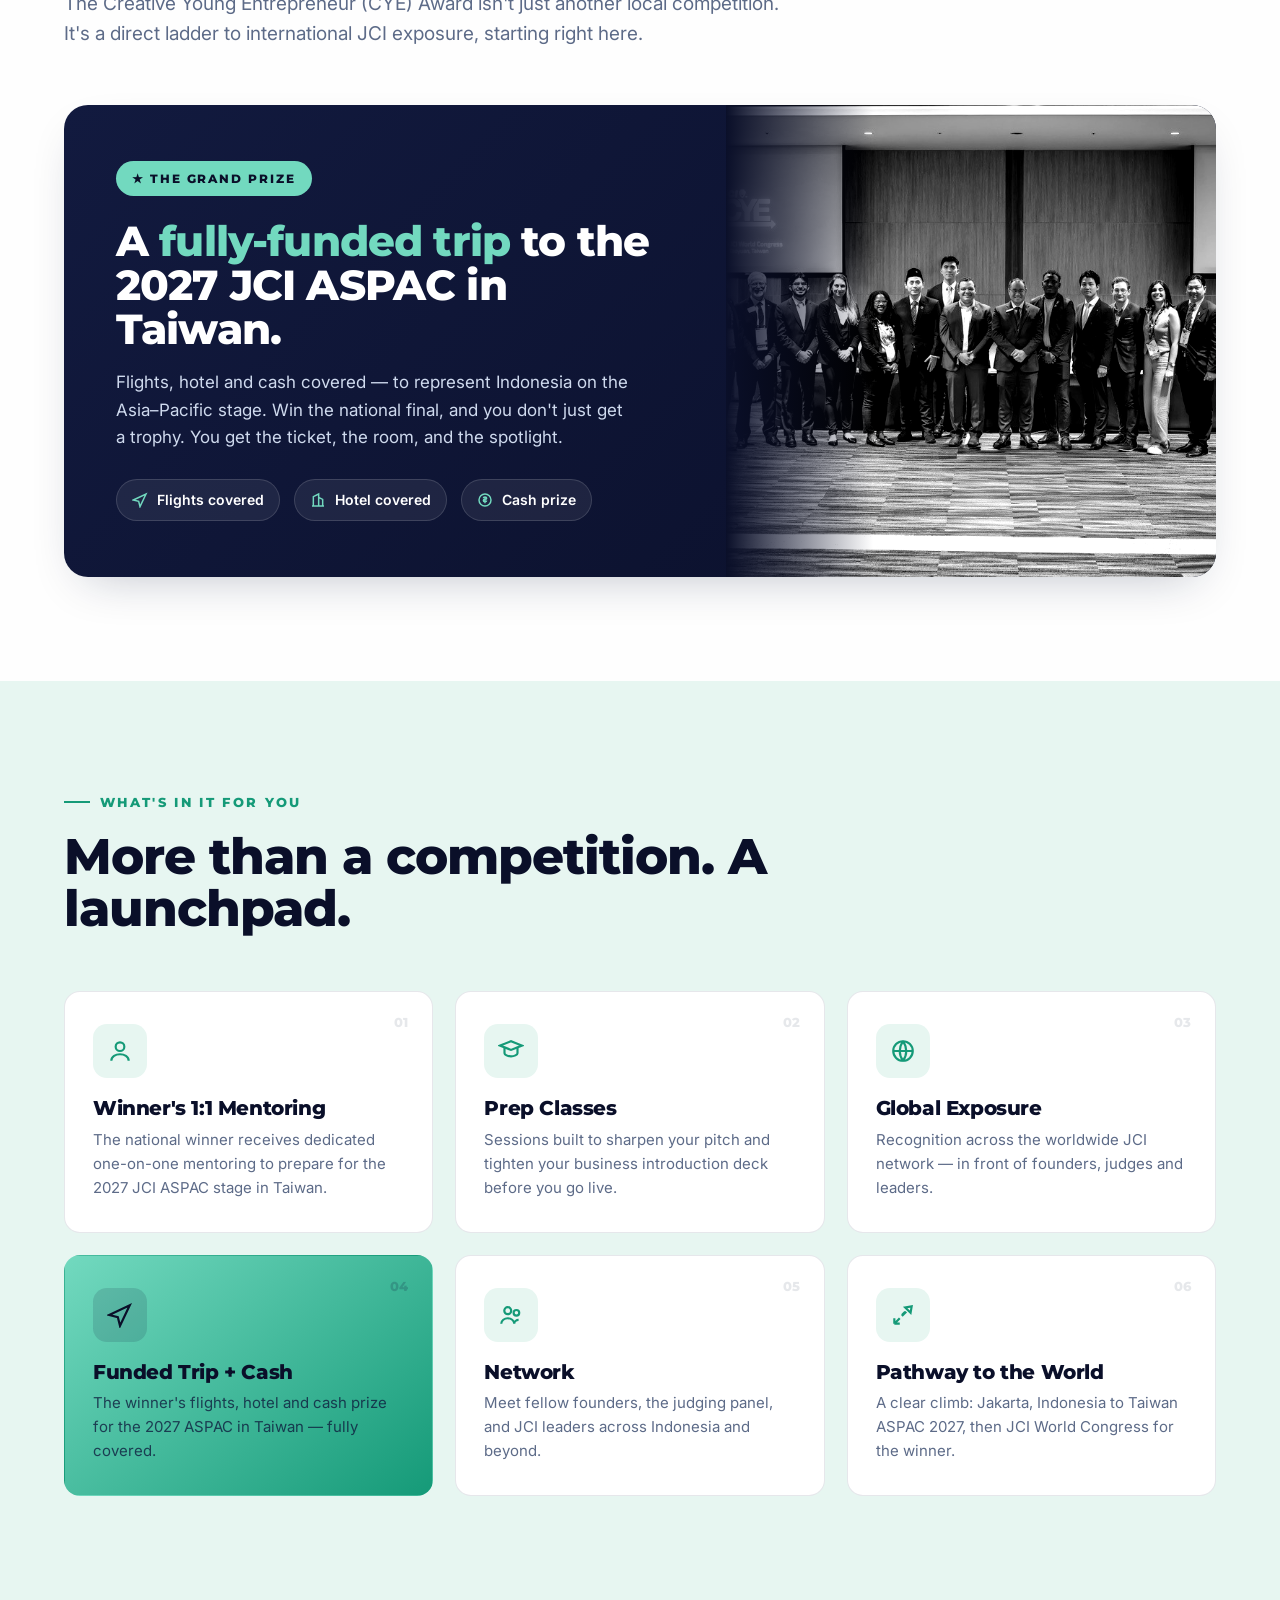
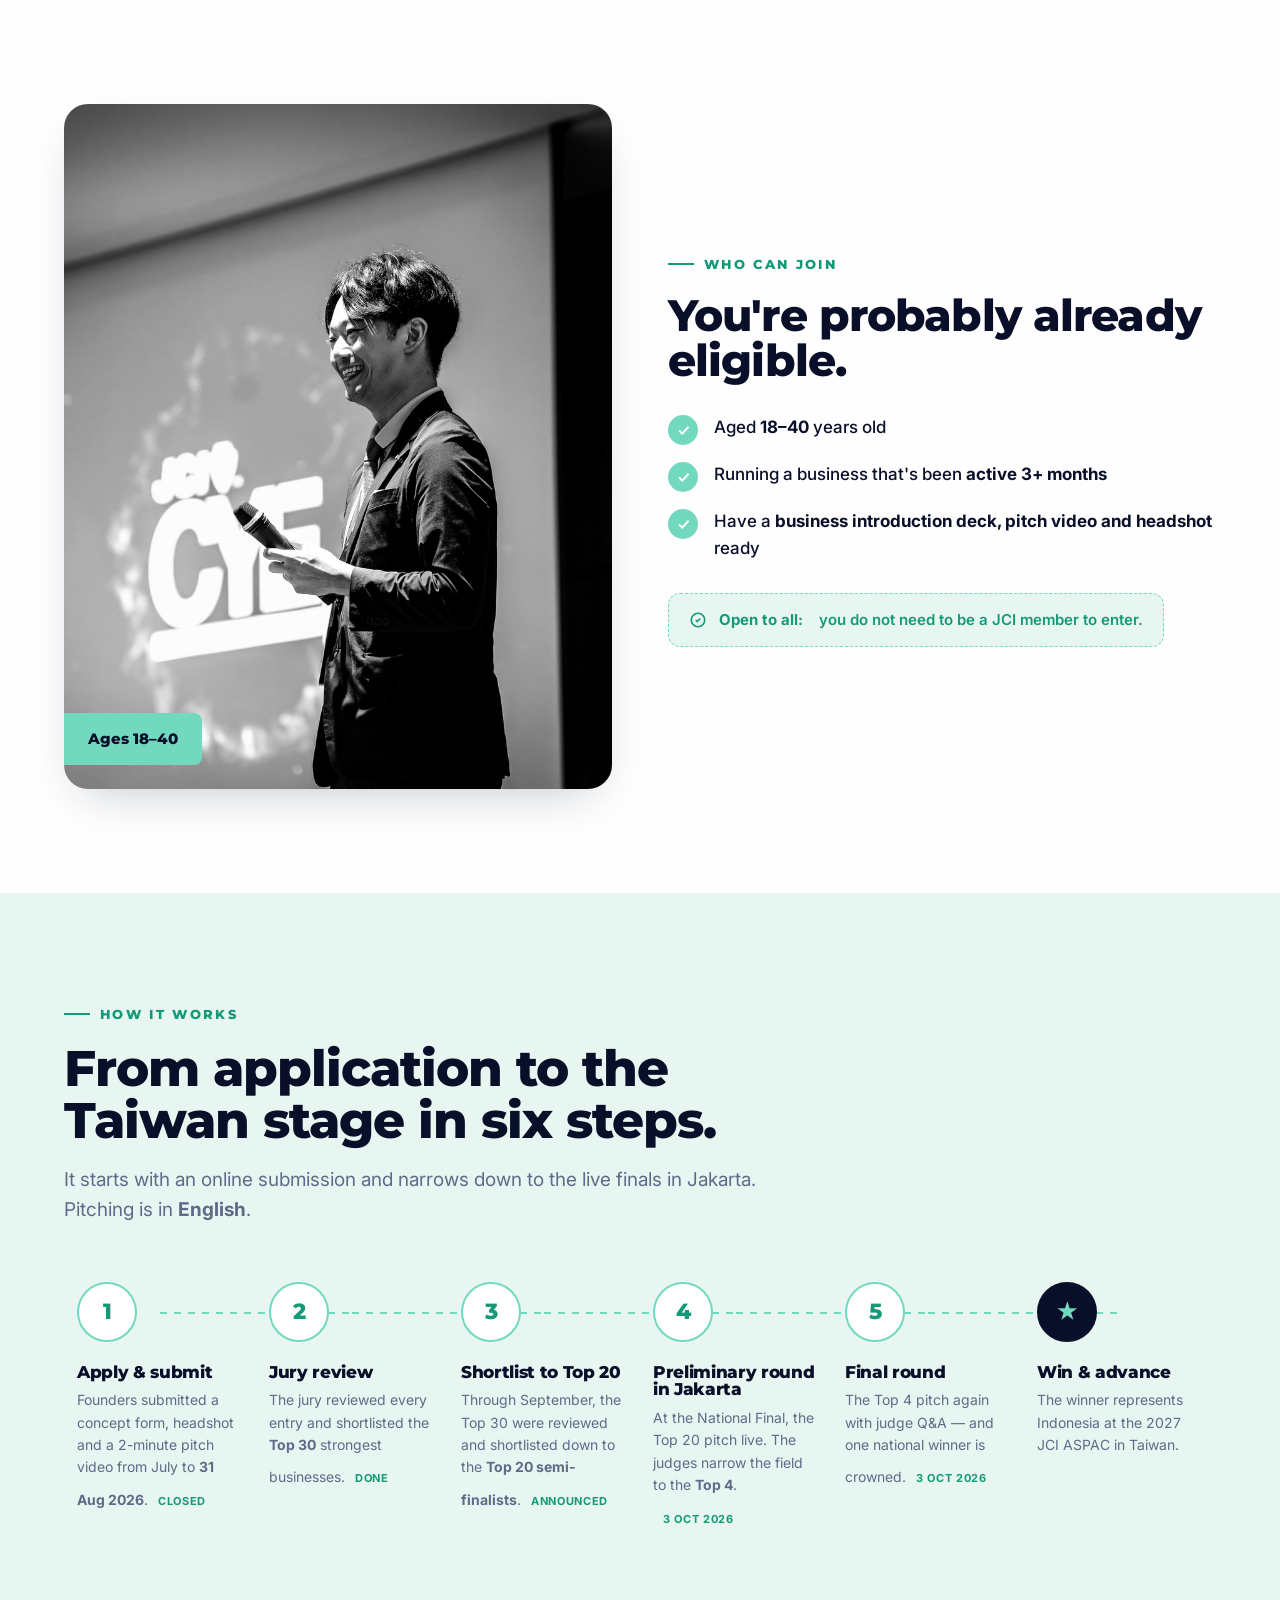
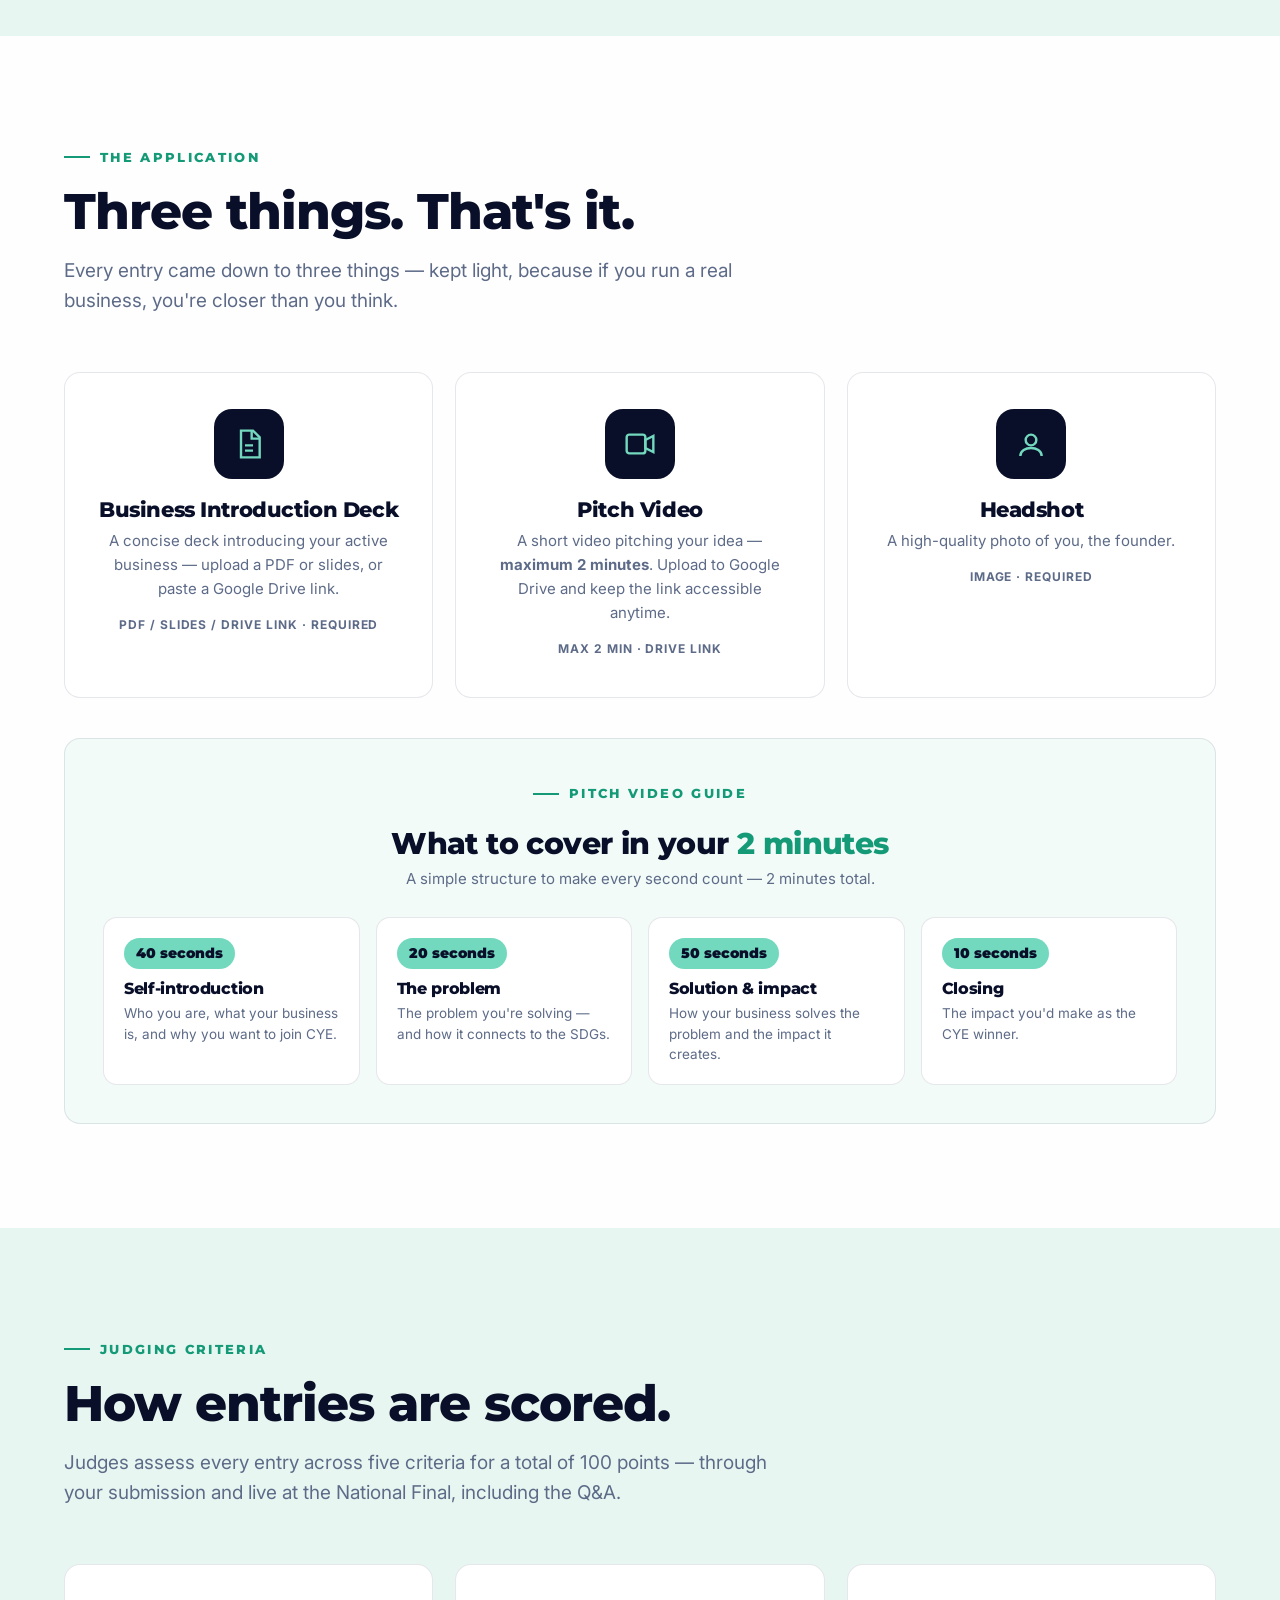
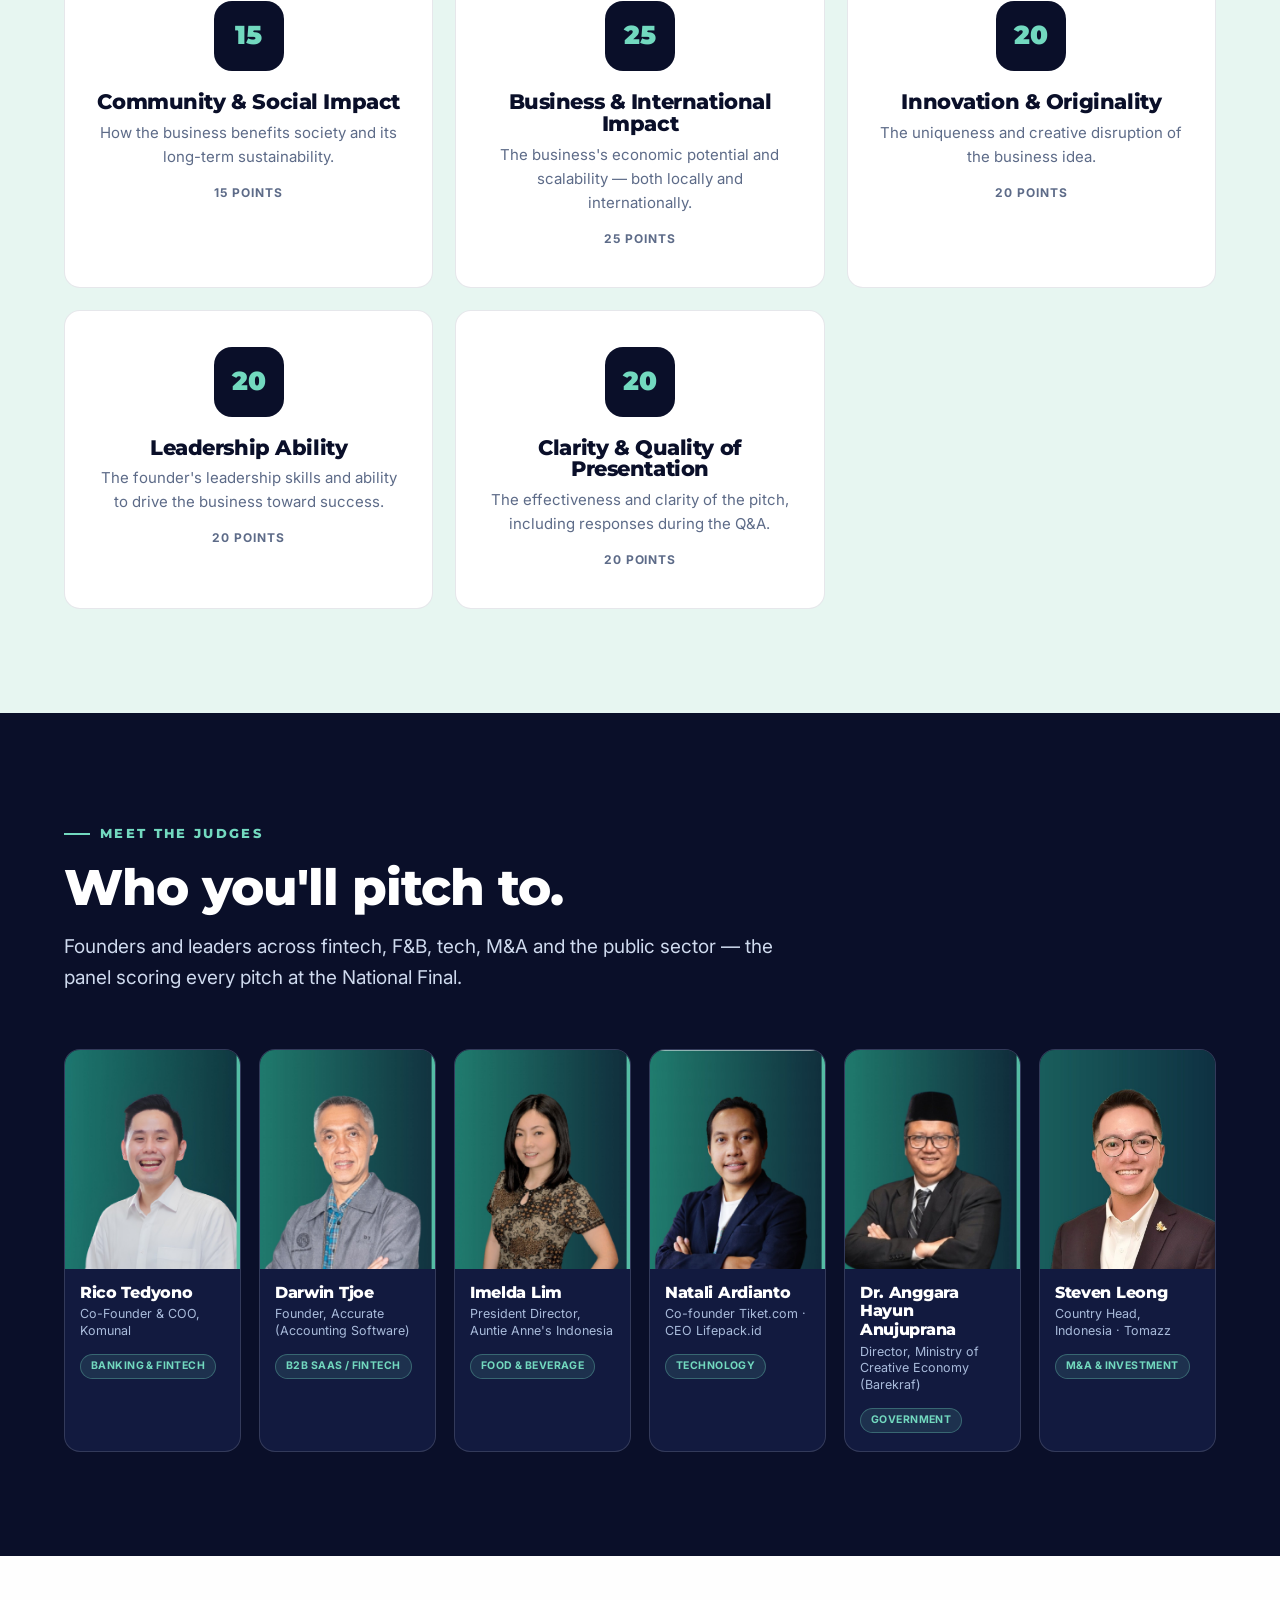
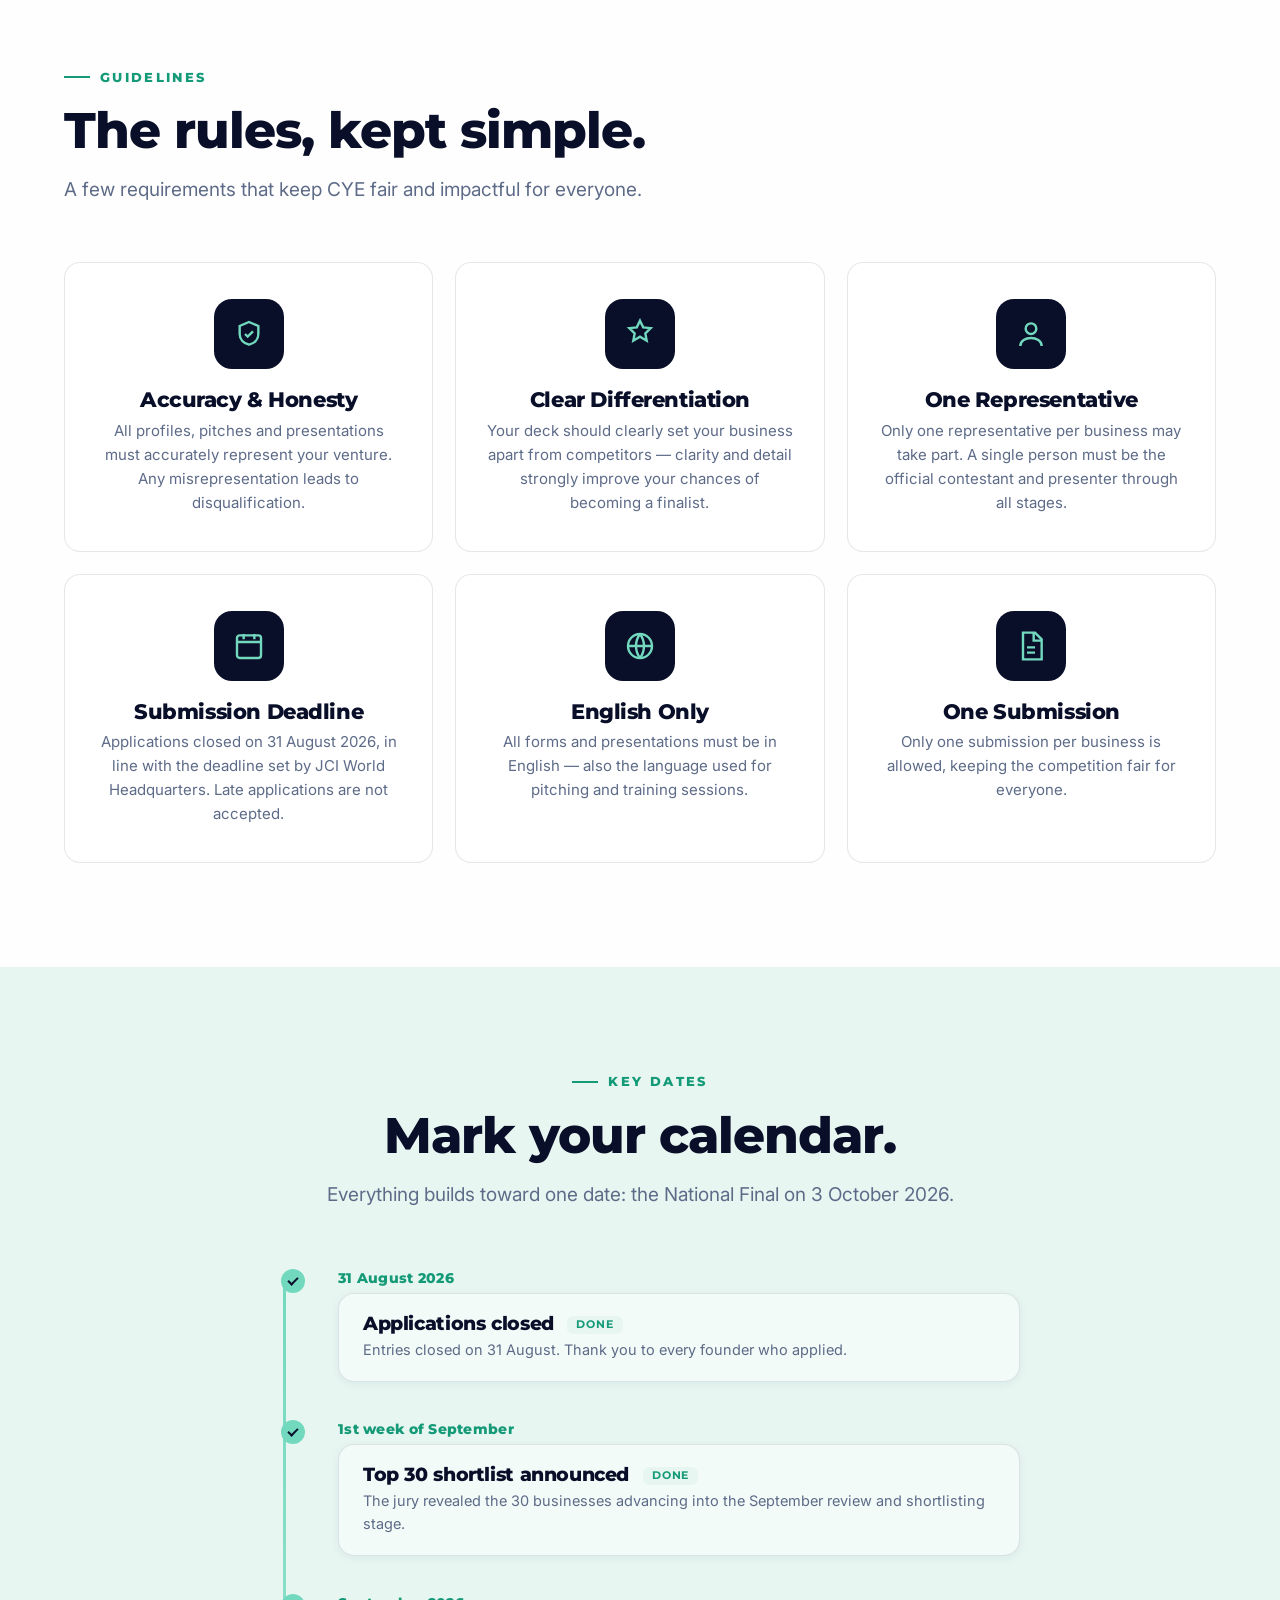
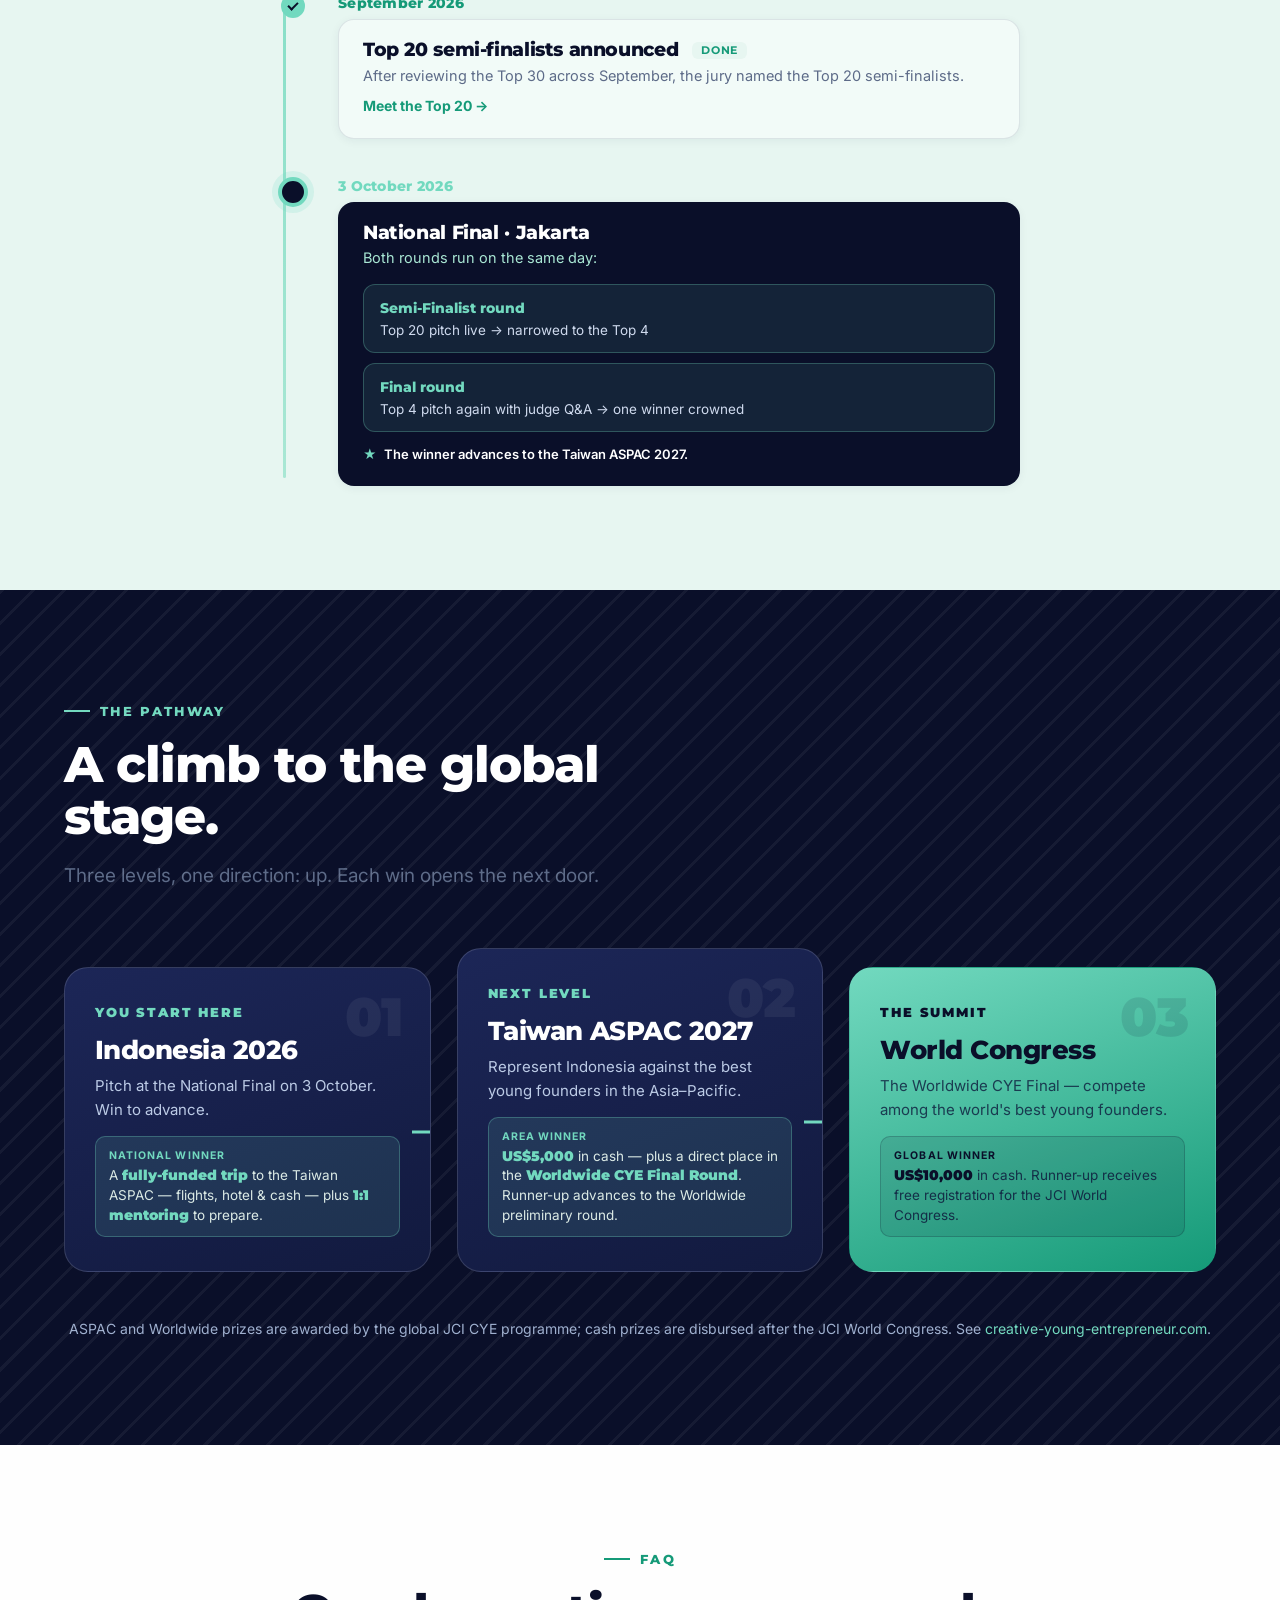
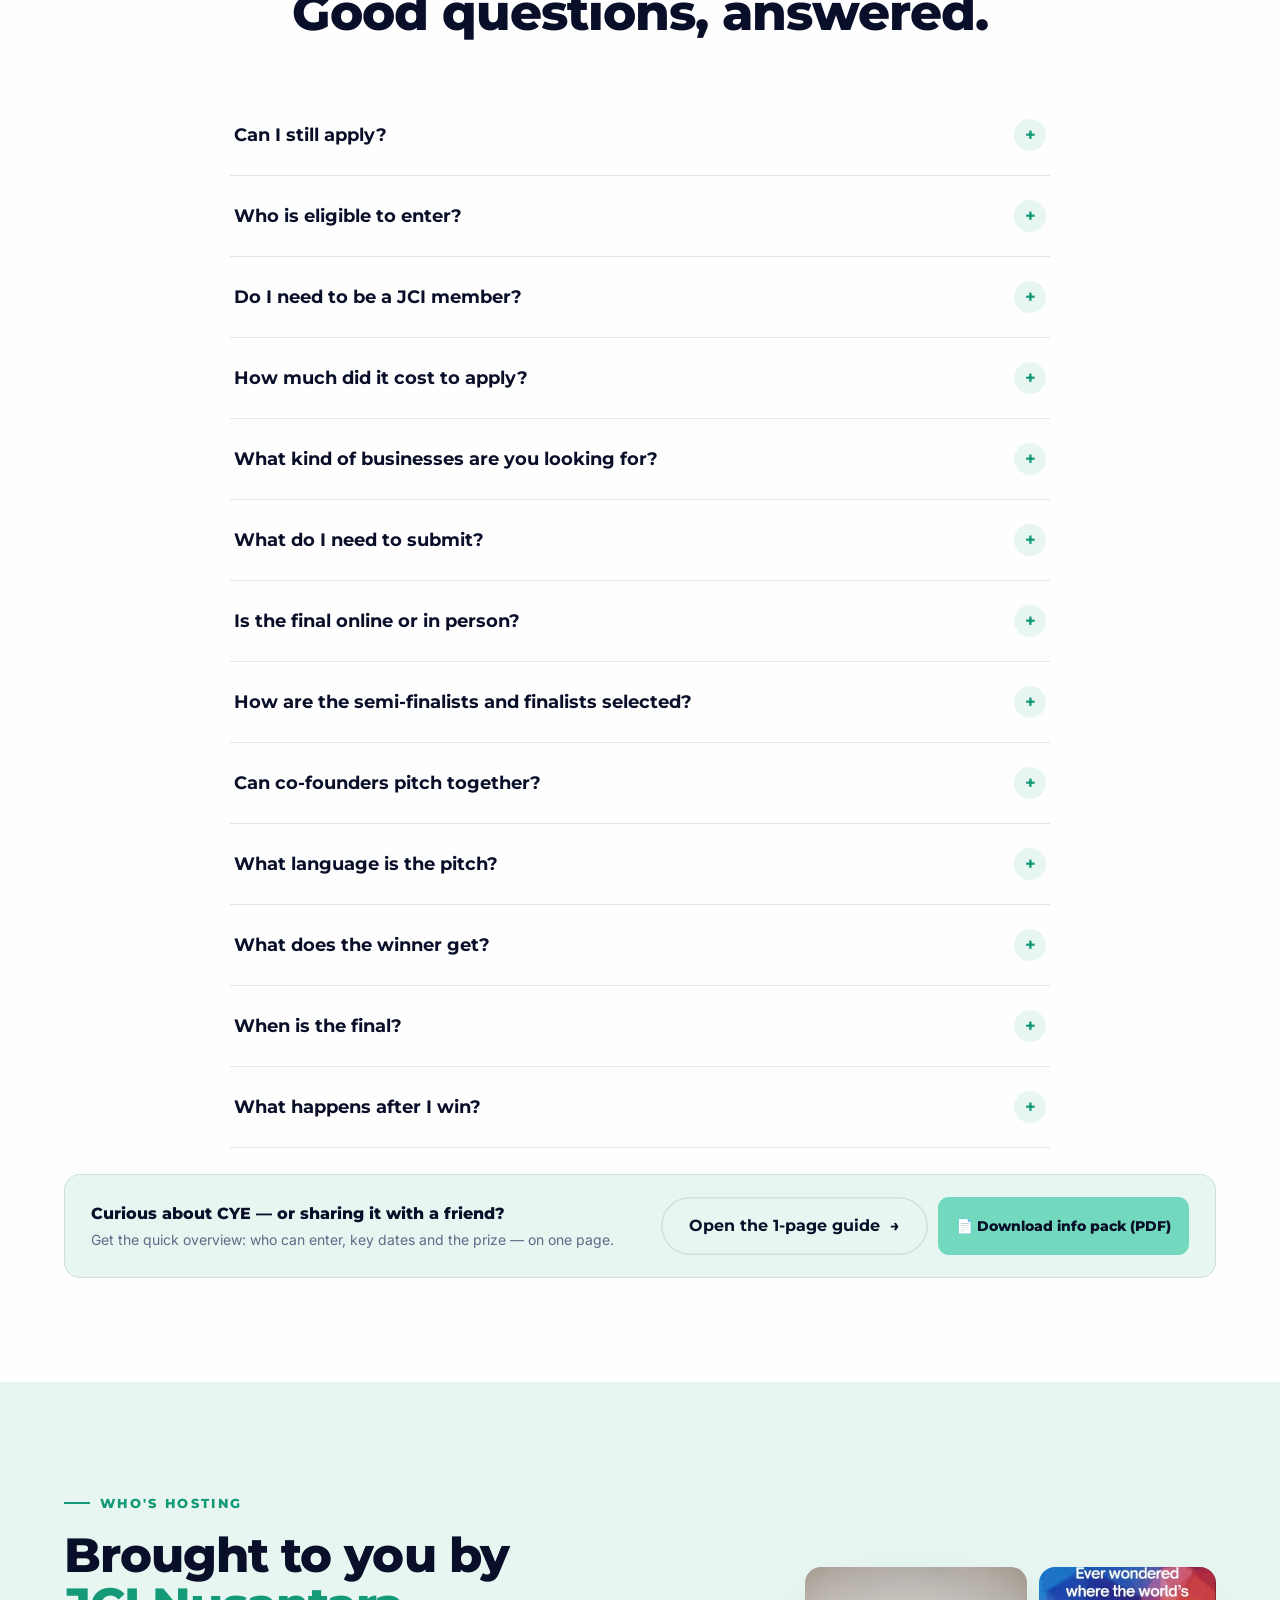
==== commit d3ffc30f: "Homepage: Top 20 semi-finalists, Steven Leong, new sponsors, registration closed - New "Meet the Top" ====
--- a/index.html
+++ b/index.html
@@ -5,7 +5,7 @@
 <meta name="viewport" content="width=device-width, initial-scale=1.0">
 <meta name="google-site-verification" content="6ikA-2kSLJPVUWRaTsjamy4ANyLqS0jI9Z267EyqRf8">
 <title>Creative Young Entrepreneur Award (CYE) — Indonesia 2026</title>
-<meta name="description" content="Pitch in Indonesia, compete on the global stage. Win a fully-funded trip to the 2027 JCI ASPAC in Taiwan — flights, hotel and cash covered for the national winner. National Final: 3 October 2026, Jakarta. Register now.">
+<meta name="description" content="Pitch in Indonesia, compete on the global stage. The national winner gets a fully-funded trip to the 2027 JCI ASPAC in Taiwan — flights, hotel and cash covered. Applications are closed — meet the Top 20 semi-finalists pitching at the National Final on 3 October 2026, Jakarta.">
 <meta property="og:title" content="Creative Young Entrepreneur Award by JCI Indonesia">
 <meta property="og:description" content="Win a trip to the 2027 JCI ASPAC in Taiwan — flights, hotel and cash covered. A direct ladder to international JCI exposure, starting in Jakarta.">
 <meta property="og:type" content="website">
@@ -19,7 +19,7 @@
 <!-- Twitter card -->
 <meta name="twitter:card" content="summary_large_image">
 <meta name="twitter:title" content="Creative Young Entrepreneur Award (CYE) — Indonesia 2026">
-<meta name="twitter:description" content="Win a fully-funded trip to the 2027 JCI ASPAC in Taiwan — flights, hotel & cash. National Final: 3 October 2026, Jakarta. Register now.">
+<meta name="twitter:description" content="Meet the Top 20 founders pitching for a fully-funded trip to the 2027 JCI ASPAC in Taiwan. National Final: 3 October 2026, Jakarta.">
 <meta name="twitter:image" content="https://cye-indonesia.com/assets/og-image.jpg">
 <!-- SEO -->
 <link rel="canonical" href="https://cye-indonesia.com/">
@@ -68,26 +68,7 @@
     "@type": "Organization",
     "name": "JCI Nusantara",
     "url": "https://cye-indonesia.com/"
-  },
-  "offers": [
-    {
-      "@type": "Offer",
-      "name": "Early-bird registration",
-      "price": "200000",
-      "priceCurrency": "IDR",
-      "url": "https://cye-indonesia.com/#register",
-      "availability": "https://schema.org/InStock",
-      "validThrough": "2026-08-14"
-    },
-    {
-      "@type": "Offer",
-      "name": "Standard registration",
-      "price": "300000",
-      "priceCurrency": "IDR",
-      "url": "https://cye-indonesia.com/#register",
-      "availability": "https://schema.org/InStock"
-    }
-  ]
+  }
 }
 </script>
 <link rel="preconnect" href="https://fonts.googleapis.com">
@@ -106,9 +87,9 @@
       <span class="host">JCI Nusantara<span>Indonesia 2026</span></span>
     </a>
     <nav class="nav-links" aria-label="Primary">
+      <a href="#top20">Top 20</a>
       <a href="#about">About</a>
       <a href="#benefits">Benefits</a>
-      <a href="#eligibility">Who Can Join</a>
       <a href="#how">How It Works</a>
       <a href="#judging">Judging</a>
       <a href="#judges">Judges</a>
@@ -116,22 +97,22 @@
       <a href="#faq">FAQ</a>
     </nav>
     <div class="nav-cta">
-      <a href="#register" class="btn btn-primary nav-desktop-cta">Register Now <span class="arw">→</span></a>
+      <a href="#top20" class="btn btn-primary nav-desktop-cta">Meet the Top 20 <span class="arw">→</span></a>
       <button class="menu-btn" id="menuBtn" aria-label="Open menu" aria-expanded="false"><span></span><span></span><span></span></button>
     </div>
   </div>
 </header>
 
 <div class="mobile-menu" id="mobileMenu">
+  <a href="#top20">Top 20</a>
   <a href="#about">About</a>
   <a href="#benefits">Benefits</a>
-  <a href="#eligibility">Who Can Join</a>
   <a href="#how">How It Works</a>
   <a href="#judging">Judging</a>
   <a href="#judges">Judges</a>
   <a href="#timeline">Timeline</a>
   <a href="#faq">FAQ</a>
-  <a href="#register" class="btn btn-primary">Register Now <span class="arw">→</span></a>
+  <a href="#top20" class="btn btn-primary">Meet the Top 20 <span class="arw">→</span></a>
 </div>
 
 <span id="top"></span>
@@ -144,13 +125,13 @@
   <div class="wrap">
     <div class="hero-grid">
       <div class="hero-copy">
-        <span class="hero-tag"><span class="dot"></span>Creative Young Entrepreneur Award by JCI Indonesia</span>
+        <span class="hero-tag"><span class="dot"></span>Applications closed · Top 20 announced</span>
         <h1>Pitch your business.<br>Win your seat on the <span class="em">world stage.</span></h1>
-        <p class="sub">Win a trip to the <b>2027 JCI ASPAC in Taiwan!</b> Compete on the international stage and boost your business awareness across the Asia–Pacific region.</p>
+        <p class="sub">Twenty founders, one ticket to the <b>2027 JCI ASPAC in Taiwan.</b> The national winner competes on the international stage and takes their business across the Asia–Pacific region.</p>
         <p class="final-line">📍 National Final · <b>3 October 2026</b> · APL Tower L22, Jakarta</p>
         <div class="hero-actions">
-          <a href="#register" class="btn btn-primary btn-lg">Register Now <span class="arw">→</span></a>
-          <a href="#how" class="btn btn-ghost btn-lg">How it works</a>
+          <a href="#top20" class="btn btn-primary btn-lg">Meet the Top 20 <span class="arw">→</span></a>
+          <a href="#judges" class="btn btn-ghost btn-lg">Meet the judges</a>
         </div>
         <div class="trust">
           <div class="lbl">Hosted by JCI Nusantara for JCI Indonesia</div>
@@ -186,6 +167,99 @@
   </div>
 </div>
 
+<!-- ===================== TOP 20 ===================== -->
+<section class="section mist top20-sec" id="top20" data-screen-label="Top 20">
+  <div class="wrap">
+    <div class="section-head reveal">
+      <span class="eyebrow">Semi-finalists · Top 20</span>
+      <h2>Meet the <span class="teal">Top 20</span>.</h2>
+      <p>Out of every founder who applied from across Indonesia, these twenty pitch live at the Semi Final in Jakarta on <b>3 October 2026</b>. The judges narrow the field to the Top 4 for the Final round — and one national winner heads to Taiwan.</p>
+    </div>
+    <ul class="top20-grid">
+      <li class="t20-card reveal">
+        <div class="t20-photo"><img src="assets/top20/salsabilla-mazaya-ramadhani.jpg" alt="Salsabilla Mazaya Ramadhani, Layak Indonesia" width="216" height="270" loading="lazy"></div>
+        <div class="t20-info"><h3>Salsabilla Mazaya Ramadhani</h3><p>Layak Indonesia</p></div>
+      </li>
+      <li class="t20-card reveal d1">
+        <div class="t20-photo"><img src="assets/top20/saivya-chauhan.jpg" alt="Saivya Chauhan, Blitz Electric Mobility" width="216" height="270" loading="lazy"></div>
+        <div class="t20-info"><h3>Saivya Chauhan</h3><p>Blitz Electric Mobility</p></div>
+      </li>
+      <li class="t20-card reveal d2">
+        <div class="t20-photo"><img src="assets/top20/fielien-kosasih.jpg" alt="Fielien Kosasih, Lajukarir by Zemangat" width="216" height="270" loading="lazy"></div>
+        <div class="t20-info"><h3>Fielien Kosasih</h3><p>Lajukarir by Zemangat</p></div>
+      </li>
+      <li class="t20-card reveal d3">
+        <div class="t20-photo"><img src="assets/top20/al-fath-nuur-rochman.jpg" alt="Al Fath Nuur Rochman, Elloco" width="216" height="270" loading="lazy"></div>
+        <div class="t20-info"><h3>Al Fath Nuur Rochman</h3><p>Elloco</p></div>
+      </li>
+      <li class="t20-card reveal d4">
+        <div class="t20-photo"><img src="assets/top20/sidhi-umbara.jpg" alt="Sidhi Umbara, RavPhene by Ravelware Technology" width="216" height="270" loading="lazy"></div>
+        <div class="t20-info"><h3>Sidhi Umbara</h3><p>RavPhene by Ravelware Technology</p></div>
+      </li>
+      <li class="t20-card reveal">
+        <div class="t20-photo"><img src="assets/top20/ramzi-putera-faisal.jpg" alt="Ramzi Putera Faisal, PT Aspiri Pilar Revolusi (Aspiro Bots)" width="216" height="270" loading="lazy"></div>
+        <div class="t20-info"><h3>Ramzi Putera Faisal</h3><p>PT Aspiri Pilar Revolusi (Aspiro Bots)</p></div>
+      </li>
+      <li class="t20-card reveal d1">
+        <div class="t20-photo"><img src="assets/top20/felicia-magdalena-limantoro.jpg" alt="Felicia Magdalena Limantoro, East and West Group" width="216" height="270" loading="lazy"></div>
+        <div class="t20-info"><h3>Felicia Magdalena Limantoro</h3><p>East and West Group</p></div>
+      </li>
+      <li class="t20-card reveal d2">
+        <div class="t20-photo"><img src="assets/top20/nadia-nathania.jpg" alt="Nadia Nathania, Sekolah Badminton Indonesia" width="216" height="270" loading="lazy"></div>
+        <div class="t20-info"><h3>Nadia Nathania</h3><p>Sekolah Badminton Indonesia</p></div>
+      </li>
+      <li class="t20-card reveal d3">
+        <div class="t20-photo"><img src="assets/top20/victor-osman.jpg" alt="Victor Osman, Dreamaxtion" width="216" height="270" loading="lazy"></div>
+        <div class="t20-info"><h3>Victor Osman</h3><p>Dreamaxtion</p></div>
+      </li>
+      <li class="t20-card reveal d4">
+        <div class="t20-photo"><img src="assets/top20/gilbert-xervaxius-naphan.jpg" alt="Gilbert Xervaxius Naphan, Sibelajar" width="216" height="270" loading="lazy"></div>
+        <div class="t20-info"><h3>Gilbert Xervaxius Naphan</h3><p>Sibelajar</p></div>
+      </li>
+      <li class="t20-card reveal">
+        <div class="t20-photo"><img src="assets/top20/alpvy-ramadhan.jpg" alt="Alpvy Ramadhan, PT Nava Cipta Lestari (Navtari)" width="216" height="270" loading="lazy"></div>
+        <div class="t20-info"><h3>Alpvy Ramadhan</h3><p>PT Nava Cipta Lestari (Navtari)</p></div>
+      </li>
+      <li class="t20-card reveal d1">
+        <div class="t20-photo"><img src="assets/top20/arvega-andika-putra.jpg" alt="Arvega Andika Putra, Gotani" width="216" height="270" loading="lazy"></div>
+        <div class="t20-info"><h3>Arvega Andika Putra</h3><p>Gotani</p></div>
+      </li>
+      <li class="t20-card reveal d2">
+        <div class="t20-photo"><img src="assets/top20/anastasia-laura-widjaja.jpg" alt="Anastasia Laura Widjaja, Ashamaya Belitung" width="216" height="270" loading="lazy"></div>
+        <div class="t20-info"><h3>Anastasia Laura Widjaja</h3><p>Ashamaya Belitung</p></div>
+      </li>
+      <li class="t20-card reveal d3">
+        <div class="t20-photo"><img src="assets/top20/redha-bhawika-putra.jpg" alt="Redha Bhawika Putra, Arka Data" width="216" height="270" loading="lazy"></div>
+        <div class="t20-info"><h3>Redha Bhawika Putra</h3><p>Arka Data</p></div>
+      </li>
+      <li class="t20-card reveal d4">
+        <div class="t20-photo"><img src="assets/top20/joshua-william.jpg" alt="Joshua William, Seanusa Indonesia" width="216" height="270" loading="lazy"></div>
+        <div class="t20-info"><h3>Joshua William</h3><p>Seanusa Indonesia</p></div>
+      </li>
+      <li class="t20-card reveal">
+        <div class="t20-photo"><img src="assets/top20/clarabelle-laura-suhandinata.jpg" alt="Clarabelle Laura Suhandinata, Suryanesia" width="216" height="270" loading="lazy"></div>
+        <div class="t20-info"><h3>Clarabelle Laura Suhandinata</h3><p>Suryanesia</p></div>
+      </li>
+      <li class="t20-card reveal d1">
+        <div class="t20-photo"><img src="assets/top20/fahrizal-maulana.jpg" alt="Fahrizal Maulana, Galeri Maju Furniture" width="216" height="270" loading="lazy"></div>
+        <div class="t20-info"><h3>Fahrizal Maulana</h3><p>Galeri Maju Furniture</p></div>
+      </li>
+      <li class="t20-card reveal d2">
+        <div class="t20-photo"><img src="assets/top20/ilham-pinastiko.jpg" alt="Ilham Pinastiko, Pala Nusantara" width="216" height="270" loading="lazy"></div>
+        <div class="t20-info"><h3>Ilham Pinastiko</h3><p>Pala Nusantara</p></div>
+      </li>
+      <li class="t20-card reveal d3">
+        <div class="t20-photo"><img src="assets/top20/yessi-calissa.jpg" alt="Yessi Calissa, Peyek Nyai" width="216" height="270" loading="lazy"></div>
+        <div class="t20-info"><h3>Yessi Calissa</h3><p>Peyek Nyai</p></div>
+      </li>
+      <li class="t20-card reveal d4">
+        <div class="t20-photo"><img src="assets/top20/bobby-yulandika-putra.jpg" alt="Bobby Yulandika Putra, Prospero" width="216" height="270" loading="lazy"></div>
+        <div class="t20-info"><h3>Bobby Yulandika Putra</h3><p>Prospero</p></div>
+      </li>
+    </ul>
+  </div>
+</section>
+
 <!-- ===================== WHAT IS CYE ===================== -->
 <section class="section" id="about" data-screen-label="What is CYE">
   <div class="wrap">
@@ -345,9 +419,9 @@
       <p>It starts with an online submission and narrows down to the live finals in Jakarta. Pitching is in <b>English</b>.</p>
     </div>
     <div class="steps">
-      <div class="step reveal"><div class="sn">1</div><h4>Apply &amp; submit</h4><p>From July, submit your concept form, headshot and a 2-minute pitch video. Deadline <b>31 Aug 2026</b>.</p></div>
-      <div class="step reveal d1"><div class="sn">2</div><h4>Jury review</h4><p>The jury reviews every entry and shortlists the <b>Top 30</b> strongest businesses.</p></div>
-      <div class="step reveal d2"><div class="sn">3</div><h4>Shortlist to Top 20</h4><p>Through September, the Top 30 are reviewed and shortlisted down to the <b>Top 20 semi-finalists</b>.<span class="tag">Sep 2026</span></p></div>
+      <div class="step reveal"><div class="sn">1</div><h4>Apply &amp; submit</h4><p>Founders submitted a concept form, headshot and a 2-minute pitch video from July to <b>31 Aug 2026</b>.<span class="tag">Closed</span></p></div>
+      <div class="step reveal d1"><div class="sn">2</div><h4>Jury review</h4><p>The jury reviewed every entry and shortlisted the <b>Top 30</b> strongest businesses.<span class="tag">Done</span></p></div>
+      <div class="step reveal d2"><div class="sn">3</div><h4>Shortlist to Top 20</h4><p>Through September, the Top 30 were reviewed and shortlisted down to the <b>Top 20 semi-finalists</b>.<span class="tag">Announced</span></p></div>
       <div class="step reveal d3"><div class="sn">4</div><h4>Preliminary round in Jakarta</h4><p>At the National Final, the Top 20 pitch live. The judges narrow the field to the <b>Top 4</b>.<span class="tag">3 Oct 2026</span></p></div>
       <div class="step reveal d4"><div class="sn">5</div><h4>Final round</h4><p>The Top 4 pitch again with judge Q&amp;A — and one national winner is crowned.<span class="tag">3 Oct 2026</span></p></div>
       <div class="step final reveal d4"><div class="sn">★</div><h4>Win &amp; advance</h4><p>The winner represents Indonesia at the 2027 JCI ASPAC in Taiwan.</p></div>
@@ -359,9 +433,9 @@
 <section class="section" data-screen-label="What You'll Submit">
   <div class="wrap">
     <div class="section-head reveal">
-      <span class="eyebrow">What you'll submit</span>
+      <span class="eyebrow">The application</span>
       <h2>Three things. That's it.</h2>
-      <p>Keep it light — if you run a real business, you're closer than you think.</p>
+      <p>Every entry came down to three things — kept light, because if you run a real business, you're closer than you think.</p>
     </div>
     <div class="subgrid">
       <article class="subcard reveal">
@@ -450,7 +524,7 @@
     <div class="section-head reveal">
       <span class="eyebrow on-dark">Meet the judges</span>
       <h2>Who you'll pitch to.</h2>
-      <p>Founders and leaders across fintech, F&amp;B, tech and the public sector — the panel scoring your pitch at the National Final.</p>
+      <p>Founders and leaders across fintech, F&amp;B, tech, M&amp;A and the public sector — the panel scoring every pitch at the National Final.</p>
     </div>
     <div class="judges-grid">
       <article class="judge-card reveal">
@@ -493,6 +567,14 @@
           <span class="judge-tag">Government</span>
         </div>
       </article>
+      <article class="judge-card reveal d3">
+        <div class="judge-photo"><img src="assets/judges/steven.jpg" alt="Steven Leong — Country Head, Indonesia, Tomazz" loading="lazy"></div>
+        <div class="judge-info">
+          <h3>Steven Leong</h3>
+          <p class="judge-role">Country Head, Indonesia · Tomazz</p>
+          <span class="judge-tag">M&amp;A &amp; Investment</span>
+        </div>
+      </article>
     </div>
   </div>
 </section>
@@ -524,7 +606,7 @@
       <article class="subcard reveal">
         <div class="ico"><svg width="32" height="32" viewBox="0 0 24 24" fill="none" stroke="currentColor" stroke-width="1.8"><rect x="3" y="4" width="18" height="17" rx="2"/><path d="M3 9h18M8 3v4M16 3v4"/></svg></div>
         <h3>Submission Deadline</h3>
-        <p>Submit before the deadline set by JCI World Headquarters. Late applications will not be accepted.</p>
+        <p>Applications closed on 31 August 2026, in line with the deadline set by JCI World Headquarters. Late applications are not accepted.</p>
       </article>
       <article class="subcard reveal d1">
         <div class="ico"><svg width="32" height="32" viewBox="0 0 24 24" fill="none" stroke="currentColor" stroke-width="1.8"><circle cx="12" cy="12" r="9"/><path d="M3 12h18M12 3a15 15 0 010 18M12 3a15 15 0 000 18"/></svg></div>
@@ -549,20 +631,20 @@
       <p style="margin:0 auto">Everything builds toward one date: the National Final on 3 October 2026.</p>
     </div>
     <div class="timeline">
-      <div class="titem reveal">
+      <div class="titem done reveal">
         <span class="tdot"></span>
         <div class="tdate">31 August 2026</div>
-        <div class="tcard"><h4>Application deadline</h4><p>Final date to submit your concept form, headshot and 2-minute pitch video. Late entries won't be considered.</p></div>
-      </div>
-      <div class="titem reveal">
+        <div class="tcard"><h4>Applications closed <span class="tstatus">Done</span></h4><p>Entries closed on 31 August. Thank you to every founder who applied.</p></div>
+      </div>
+      <div class="titem done reveal">
         <span class="tdot"></span>
         <div class="tdate">1st week of September</div>
-        <div class="tcard"><h4>Top 30 shortlist announced</h4><p>The jury reveals the 30 businesses advancing into the September review and shortlisting stage.</p></div>
-      </div>
-      <div class="titem reveal">
+        <div class="tcard"><h4>Top 30 shortlist announced <span class="tstatus">Done</span></h4><p>The jury revealed the 30 businesses advancing into the September review and shortlisting stage.</p></div>
+      </div>
+      <div class="titem done reveal">
         <span class="tdot"></span>
         <div class="tdate">September 2026</div>
-        <div class="tcard"><h4>Review &amp; shortlist to Top 20</h4><p>Across September, the Top 30 are reviewed, then shortlisted down to the Top 20 semi-finalists.</p></div>
+        <div class="tcard"><h4>Top 20 semi-finalists announced <span class="tstatus">Done</span></h4><p>After reviewing the Top 30 across September, the jury named the Top 20 semi-finalists.</p><a class="tlink" href="#top20">Meet the Top 20 →</a></div>
       </div>
       <div class="titem hl reveal">
         <span class="tdot"></span>
@@ -627,8 +709,8 @@
     <div class="faq" id="faqList">
       <!-- items injected/static -->
       <div class="faq-item">
-        <button class="faq-q">When is the application deadline? <span class="pm">+</span></button>
-        <div class="faq-a"><div class="faq-a-inner">31 August 2026. Submit your concept form, headshot and pitch video before then — late entries won't be considered.</div></div>
+        <button class="faq-q">Can I still apply? <span class="pm">+</span></button>
+        <div class="faq-a"><div class="faq-a-inner">Applications for CYE Indonesia 2026 closed on 31 August 2026, and the Top 20 semi-finalists have been announced. Want to hear when the next edition opens? Follow <a href="https://instagram.com/jcinusantara" target="_blank" rel="noopener">@jcinusantara</a> on Instagram or message us on WhatsApp.</div></div>
       </div>
       <div class="faq-item">
         <button class="faq-q">Who is eligible to enter? <span class="pm">+</span></button>
@@ -639,8 +721,8 @@
         <div class="faq-a"><div class="faq-a-inner">No. The competition is open to non-members and members alike — you do not need to be a JCI member to enter.</div></div>
       </div>
       <div class="faq-item">
-        <button class="faq-q">How much does it cost? <span class="pm">+</span></button>
-        <div class="faq-a"><div class="faq-a-inner">The registration fee is IDR 200,000 (early-bird rate) if you register on or before 14 August 2026, then IDR 300,000 from 15 August 2026 onwards. After you submit the form, you can pay securely online — bank transfer, GoPay/OVO, QRIS, or card — right away on the confirmation screen, or anytime from the link in your email.</div></div>
+        <button class="faq-q">How much did it cost to apply? <span class="pm">+</span></button>
+        <div class="faq-a"><div class="faq-a-inner">The 2026 registration fee was IDR 200,000 at the early-bird rate (until 14 August 2026) and IDR 300,000 from 15 August 2026 until applications closed.</div></div>
       </div>
       <div class="faq-item">
         <button class="faq-q">What kind of businesses are you looking for? <span class="pm">+</span></button>
@@ -682,8 +764,8 @@
 
     <div class="faq-more reveal">
       <div class="faq-more-text">
-        <b>New here — or sharing with a friend?</b>
-        <span>Get the quick overview: who can enter, how to apply, key dates and the prize — on one page.</span>
+        <b>Curious about CYE — or sharing it with a friend?</b>
+        <span>Get the quick overview: who can enter, key dates and the prize — on one page.</span>
       </div>
       <div class="faq-more-actions">
         <a href="/join" class="btn btn-ghost dark">Open the 1-page guide <span class="arw">→</span></a>
@@ -729,155 +811,35 @@
   </div>
 </section>
 
-<!-- ===================== REGISTRATION ===================== -->
-<section class="section register" id="register" data-screen-label="Register">
+<!-- ===================== REGISTRATION (closed) ===================== -->
+<section class="section register" id="register" data-screen-label="Registration closed">
   <div class="chev-bg"></div>
   <div class="wrap">
     <div class="reg-grid">
       <div class="reg-pitch reveal">
-        <span class="eyebrow on-dark">Register now</span>
-        <h2>Your seat on the <span class="hl">world stage</span> starts with this form.</h2>
-        <p>Takes about 3 minutes. Most founders register from their phone — so can you.</p>
+        <span class="eyebrow on-dark">Registration closed</span>
+        <h2>Applications are closed. <span class="hl">Thank you,</span> founders.</h2>
+        <p>Applications for CYE Indonesia 2026 closed on 31 August 2026. Twenty semi-finalists now head to the National Final in Jakarta — one of them will represent Indonesia in Taiwan.</p>
         <ul class="reg-points">
-          <li><span class="ico"><svg width="20" height="20" viewBox="0 0 24 24" fill="none" stroke="currentColor" stroke-width="2"><path d="M5 12l5 5L20 6"/></svg></span><div><h4>Quick & confidence-building</h4><p>Three short steps, clear fields, no jargon.</p></div></li>
           <li><span class="ico"><svg width="20" height="20" viewBox="0 0 24 24" fill="none" stroke="currentColor" stroke-width="2"><rect x="3" y="4" width="18" height="16" rx="2"/><path d="M3 9h18M8 4v5"/></svg></span><div><h4>National Final: 3 October 2026</h4><p>APL Tower L22, Galilee Centre · Jakarta.</p></div></li>
-          <li><span class="ico"><svg width="20" height="20" viewBox="0 0 24 24" fill="none" stroke="currentColor" stroke-width="2"><path d="M2 12l19-9-9 19-2-8-8-2z"/></svg></span><div><h4>The prize is a plane ticket</h4><p>Funded trip to the Taiwan ASPAC 2027 — flights, hotel &amp; cash.</p></div></li>
+          <li><span class="ico"><svg width="20" height="20" viewBox="0 0 24 24" fill="none" stroke="currentColor" stroke-width="2"><circle cx="9" cy="8" r="3.2"/><path d="M3 20c0-3.3 2.7-5.5 6-5.5s6 2.2 6 5.5"/><circle cx="17" cy="9" r="2.6"/><path d="M16.5 14.6c2.6.2 4.5 2.1 4.5 4.9"/></svg></span><div><h4>Semi Final → Final, same day</h4><p>The Top 20 pitch live, the judges pick the Top 4, and the Top 4 pitch again for the title.</p></div></li>
+          <li><span class="ico"><svg width="20" height="20" viewBox="0 0 24 24" fill="none" stroke="currentColor" stroke-width="2"><path d="M2 12l19-9-9 19-2-8-8-2z"/></svg></span><div><h4>The winner flies to Taiwan</h4><p>A funded trip to the Taiwan ASPAC 2027 — flights, hotel &amp; cash.</p></div></li>
         </ul>
-        <div class="reg-fee">
-          <div><div class="amt">IDR 200,000 <span class="fee-badge">Early bird</span></div><div class="lab"><b>Early-bird rate — register on or before 14 August 2026.</b> IDR 300,000 from 15 August onwards. Pay securely online after you submit — or anytime from your confirmation email.</div></div>
-        </div>
-        <p class="reg-consent">By registering, you agree to the competition terms &amp; conditions, <a href="#judging">judging criteria</a>, and all applicable competition regulations.</p>
-      </div>
-
-      <!-- FORM CARD -->
-      <div class="form-card reveal d1">
-        <div class="form-top">
-          <div class="steps-ind" id="stepsInd">
-            <div class="si active"></div><div class="si"></div><div class="si"></div>
-          </div>
-          <div class="step-label" id="stepLabel">Step 1 of 3 · About you</div>
-        </div>
-        <form class="form-body" id="regForm" novalidate>
-
-          <!-- STEP 1 -->
-          <div class="fstep active" data-step="1">
-            <h3>About you</h3>
-            <p class="hint">Tell us who's behind the business.</p>
-            <div class="fgrid">
-              <div class="field full"><label>Full name <span class="req">*</span></label><input type="text" name="fullname" data-required placeholder="e.g. Putri Ananda"><span class="msg">Please enter your full name.</span></div>
-              <div class="field"><label>Email <span class="req">*</span></label><input type="email" name="email" data-required data-type="email" placeholder="you@email.com"><span class="msg">Enter a valid email address.</span></div>
-              <div class="field"><label>WhatsApp / phone <span class="req">*</span></label><input type="tel" name="phone" data-required placeholder="+62 8xx xxxx xxxx"><span class="msg">Please enter a contact number.</span></div>
-              <div class="field"><label>Age <span class="req">*</span></label><input type="number" name="age" data-required data-type="age" min="18" max="40" placeholder="18–40"><span class="msg">Age must be between 18 and 40.</span></div>
-              <div class="field"><label>City / domicile</label><input type="text" name="city" placeholder="e.g. Bandung"></div>
-            </div>
-          </div>
-
-          <!-- STEP 2 -->
-          <div class="fstep" data-step="2">
-            <h3>Your business</h3>
-            <p class="hint">A few quick facts about what you're building.</p>
-            <div class="fgrid">
-              <div class="field full"><label>Business name <span class="req">*</span></label><input type="text" name="business" data-required placeholder="e.g. Kopi Nusantara Co."><span class="msg">Please enter your business name.</span></div>
-              <div class="field full"><label>Business sector / industry</label>
-                <select name="sector">
-                  <option value="">Select a sector…</option>
-                  <option>Food &amp; Beverage</option><option>Retail &amp; E-commerce</option><option>Technology / SaaS</option>
-                  <option>Creative &amp; Media</option><option>Fashion &amp; Beauty</option><option>Health &amp; Wellness</option>
-                  <option>Education</option><option>Agriculture</option><option>Services</option><option>Other</option>
-                </select>
-              </div>
-              <div class="field full"><label>How long has the business been active? <span class="req">*</span></label>
-                <select name="duration" data-required data-type="duration">
-                  <option value="">Select…</option>
-                  <option value="under">Less than 3 months</option>
-                  <option value="3-6">3–6 months</option>
-                  <option value="6-12">6–12 months</option>
-                  <option value="1-2">1–2 years</option>
-                  <option value="2plus">More than 2 years</option>
-                </select>
-                <span class="msg">Your business must be active for 3+ months to be eligible.</span>
-              </div>
-              <div class="field full"><label>Are you a JCI member?</label>
-                <div class="seg">
-                  <label><input type="radio" name="jci" value="yes"><span class="opt">Yes</span></label>
-                  <label><input type="radio" name="jci" value="no" checked><span class="opt">No — that's fine</span></label>
-                </div>
-              </div>
-            </div>
-          </div>
-
-          <!-- STEP 3 -->
-          <div class="fstep" data-step="3">
-            <h3>Your submission</h3>
-            <p class="hint">Add your business introduction deck, pitch video link and headshot — or send them to us later after you register.</p>
-            <div class="field full">
-              <label class="upload" data-upload>
-                <span class="uico"><svg width="20" height="20" viewBox="0 0 24 24" fill="none" stroke="currentColor" stroke-width="1.8"><path d="M6 2h9l5 5v15H6z"/><path d="M14 2v6h6"/></svg></span>
-                <span class="ut"><b>Business introduction deck</b><span data-uplabel>PDF / slides · click to upload</span></span>
-                <input type="file" accept=".pdf,.ppt,.pptx,.key" name="plan">
-              </label>
-            </div>
-            <div class="field full">
-              <label>…or paste a business introduction deck link</label>
-              <input type="url" name="planlink" placeholder="Google Drive link (keep access on)">
-            </div>
-            <div class="field full">
-              <label><b>Pitch video link</b></label>
-              <p class="hint" style="margin:2px 0 8px">Max 2 minutes. Upload to Google Drive or YouTube and paste a shareable link — keep access on so the jury can watch it.</p>
-              <input type="url" name="videolink" placeholder="https:// Google Drive or YouTube link">
-            </div>
-            <div class="field full">
-              <label class="upload" data-upload>
-                <span class="uico"><svg width="20" height="20" viewBox="0 0 24 24" fill="none" stroke="currentColor" stroke-width="1.8"><circle cx="12" cy="9" r="4"/><path d="M4 21c0-4 4-6 8-6s8 2 8 6"/></svg></span>
-                <span class="ut"><b>Headshot</b><span data-uplabel>Image · click to upload</span></span>
-                <input type="file" accept="image/*" name="headshot">
-              </label>
-            </div>
-            <label class="consent"><input type="checkbox" name="consent" data-required-check><span>I confirm my business is active 3+ months and I agree to the <a href="#">Terms</a> and <a href="#">data use</a> policy. <span class="req" style="color:var(--teal-deep)">*</span></span></label>
-            <span class="msg" id="consentMsg" style="display:none;color:#d23a57;font-size:12.5px;font-weight:500">Please confirm to continue.</span>
-          </div>
-
-          <!-- STEP 4 — REVIEW + SUBMIT -->
-          <div class="fstep" data-step="4">
-            <h3>Review &amp; submit</h3>
-            <p class="hint">Check your details, then submit — you'll pay the fee securely online on the next step.</p>
-            <div class="review">
-              <h4>Your registration</h4>
-              <dl id="reviewList"></dl>
-            </div>
-            <div class="pay-panel">
-              <div class="pay-head"><span>Registration fee</span><span class="amt">IDR 200,000 <span class="fee-badge">early bird</span></span></div>
-              <div class="pay-body">
-                <div class="pay-mock"><svg width="16" height="16" viewBox="0 0 24 24" fill="none" stroke="currentColor" stroke-width="2"><circle cx="12" cy="12" r="9"/><path d="M12 8v4M12 16h.01"/></svg> After you submit, you'll pay the registration fee online — IDR&nbsp;200,000 (early-bird, through 14 August 2026) or IDR&nbsp;300,000 from 15 August — securely via bank transfer, GoPay/OVO, QRIS, or card.</div>
-              </div>
-            </div>
-            <span class="msg" id="submitErr" style="display:none;color:#d23a57;font-size:13px;font-weight:500;margin-top:10px">Something went wrong sending your registration. Please check your connection and try again.</span>
-          </div>
-
-          <!-- STEP 5 — SUCCESS -->
-          <div class="fstep" data-step="5">
-            <div class="success">
-              <div class="chk"><svg width="44" height="44" viewBox="0 0 24 24" fill="none" stroke="currentColor" stroke-width="2.6"><path d="M5 12l5 5L20 6"/></svg></div>
-              <h3>You're in! 🎉</h3>
-              <p>Your registration has been received and we've emailed you a confirmation.</p>
-              <div id="payNow" style="display:none;margin:18px auto;max-width:420px;padding:16px 18px;border:1.5px solid var(--teal);border-radius:14px;background:var(--mist-2);text-align:left">
-                <p style="margin:0 0 10px">Registration fee: <b id="payAmount">IDR&nbsp;200,000</b> <span class="fee-badge" id="payBadge">early bird</span><br><span style="font-size:12.5px;color:var(--muted)">Pay now to secure your spot — or anytime from the link in your confirmation email.</span></p>
-                <button type="button" class="btn btn-primary" id="payBtn">Pay now <span class="arw">→</span></button>
-                <div id="payStatus" style="display:none;margin-top:12px;font-weight:600"></div>
-              </div>
-              <p id="payFallback" style="display:none;font-size:13.5px;color:var(--muted)">We'll send you a secure payment link by email — you can pay the registration fee (IDR&nbsp;200,000 early-bird through 14 August 2026; IDR&nbsp;300,000 from 15 August) anytime.</p>
-              <p style="font-size:14px">May the best candidate win! 🏆 Our team will be in touch with the next steps ahead of the National Final on <b>3 October 2026</b>.</p>
-              <div class="ref" id="refCode">REF · CYE-2026-000000</div>
-            </div>
-          </div>
-
-          <!-- ACTIONS -->
-          <div class="form-actions" id="formActions">
-            <button type="button" class="btn-back" id="backBtn" style="visibility:hidden"><span>←</span> Back</button>
-            <div class="spacer"></div>
-            <button type="button" class="btn btn-primary" id="nextBtn">Continue <span class="arw">→</span></button>
-          </div>
-        </form>
+      </div>
+
+      <div class="closed-card reveal d1">
+        <span class="closed-badge">2026 edition</span>
+        <h3>Follow the National Final</h3>
+        <p>See who's pitching, then follow along on 3 October as the Top 20 become the Top 4 — and one national winner.</p>
+        <div class="closed-actions">
+          <a href="#top20" class="btn btn-primary btn-block">Meet the Top 20 <span class="arw">→</span></a>
+          <a href="https://instagram.com/jcinusantara" target="_blank" rel="noopener" class="btn btn-ghost dark btn-block">Follow @jcinusantara <span class="arw">↗</span></a>
+        </div>
+        <div class="closed-next">
+          <b>Want to join next time?</b>
+          <span>Message us and we'll let you know when the next CYE opens.</span>
+          <a class="js-wa closed-wa" href="https://wa.me/6289510714664" target="_blank" rel="noopener">Chat with us on WhatsApp <span class="arw">→</span></a>
+        </div>
       </div>
     </div>
   </div>
@@ -893,16 +855,18 @@
       <p class="tier-label">Supported by</p>
       <div class="logo-wall">
         <div class="logo-card"><img src="assets/partners/ekraf.png" alt="Kementerian Ekonomi Kreatif / Badan Ekonomi Kreatif" loading="lazy"></div>
+        <div class="logo-card"><img src="assets/partners/tomazz.png" alt="Tomazz" loading="lazy"></div>
       </div>
     </div>
 
     <div class="sponsor-tier">
       <p class="tier-label">Sponsored by</p>
       <div class="logo-wall">
+        <div class="logo-card"><img src="assets/partners/kbvalbury.png" alt="KB Valbury Sekuritas" loading="lazy"></div>
         <div class="logo-card"><img src="assets/partners/widatech.png" alt="WidaTech" loading="lazy"></div>
-        <div class="logo-card"><img src="assets/partners/kbvalbury.png" alt="KB Valbury Sekuritas" loading="lazy"></div>
+        <div class="logo-card"><img src="assets/partners/staybeauty.png" alt="Stay Beauty Aesthetic Clinic" loading="lazy"></div>
+        <div class="logo-card"><img src="assets/partners/isp.png" alt="ISP — Indonesia Solution Provider" loading="lazy"></div>
         <div class="logo-card"><img src="assets/partners/zamasta.png" alt="Zamasta" loading="lazy"></div>
-        <div class="logo-card"><img src="assets/partners/isp.png" alt="ISP — Indonesia Solution Provider" loading="lazy"></div>
       </div>
     </div>
 
@@ -943,7 +907,7 @@
         <a class="js-wa" href="https://wa.me/6289510714664" target="_blank" rel="noopener">WhatsApp: +62 895 1071 4664</a>
         <a href="mailto:info@jcinusantara.com">info@jcinusantara.com</a>
         <a href="https://instagram.com/jcinusantara" target="_blank" rel="noopener">Instagram @jcinusantara</a>
-        <a href="#register">Register now</a>
+        <a href="#top20">Meet the Top 20</a>
       </div>
       <div class="foot-col">
         <h5>JCI Network</h5>
--- a/styles.css
+++ b/styles.css
@@ -102,7 +102,8 @@
 .brand .host{font-family:'Montserrat',sans-serif;font-weight:700;font-size:12px;line-height:1.15;color:#fff;letter-spacing:.02em}
 .brand .host span{display:block;font-weight:500;font-size:10.5px;color:var(--teal-light);letter-spacing:.08em;text-transform:uppercase}
 .nav-links{display:flex;align-items:center;gap:30px}
-.nav-links a{font-size:14.5px;font-weight:500;color:rgba(255,255,255,.82);transition:color .2s}
+.nav-links a{font-size:14.5px;font-weight:500;color:rgba(255,255,255,.82);transition:color .2s;white-space:nowrap}
+@media(max-width:1180px){.nav-links{gap:20px}.nav-links a{font-size:14px}}
 .nav-links a:hover{color:#fff}
 .nav-cta{display:flex;align-items:center;gap:14px}
 .nav .btn-primary{padding:11px 22px;font-size:14.5px}
@@ -246,6 +247,12 @@
 .tcard h4{font-size:19px;margin-bottom:4px}
 .tcard p{color:var(--muted);font-size:14.5px}
 .tcard .tbd{display:inline-block;font-size:11px;font-weight:700;letter-spacing:.08em;text-transform:uppercase;color:#b08900;background:#fff6dd;padding:3px 9px;border-radius:6px;margin-left:8px;vertical-align:middle}
+.titem.done .tdot{background:var(--teal);display:flex;align-items:center;justify-content:center}
+.titem.done .tdot::after{content:"";width:8px;height:4px;border-left:2px solid var(--navy);border-bottom:2px solid var(--navy);transform:translateY(-1px) rotate(-45deg)}
+.titem.done .tcard{background:var(--mist-2)}
+.tcard .tstatus{display:inline-block;font-size:11px;font-weight:700;letter-spacing:.08em;text-transform:uppercase;color:var(--teal-deep);background:var(--mist);padding:3px 9px;border-radius:6px;margin-left:8px;vertical-align:middle}
+.tcard a.tlink{display:inline-block;margin-top:8px;font-weight:700;font-size:14px;color:var(--teal-deep)}
+.tcard a.tlink:hover{color:var(--navy)}
 .titem.hl .tdot{background:var(--navy);border-color:var(--teal);width:30px;height:30px;left:10px;box-shadow:0 0 0 6px rgba(114,217,191,.18)}
 .titem.hl .tcard{background:var(--navy);border-color:transparent}
 .titem.hl .tcard h4{color:#fff}
@@ -315,6 +322,20 @@
 .fee-badge{display:inline-block;vertical-align:middle;margin-left:6px;font-family:'Inter',sans-serif;font-weight:700;font-size:10px;letter-spacing:.05em;text-transform:uppercase;color:var(--navy);background:var(--teal);border-radius:999px;padding:3px 8px}
 
 .form-card{background:#fff;border-radius:var(--r-lg);box-shadow:0 40px 90px -30px rgba(0,0,0,.5);overflow:hidden}
+
+/* registration closed */
+.closed-card{background:#fff;border-radius:var(--r-lg);box-shadow:0 40px 90px -30px rgba(0,0,0,.5);padding:34px 34px 30px}
+.closed-badge{display:inline-block;font-family:'Montserrat',sans-serif;font-weight:800;font-size:11px;letter-spacing:.14em;text-transform:uppercase;color:var(--navy);background:var(--teal);padding:6px 12px;border-radius:6px;margin-bottom:16px}
+.closed-card h3{font-size:26px;color:var(--navy);margin-bottom:10px}
+.closed-card > p{color:var(--muted);font-size:15.5px;margin-bottom:22px}
+.closed-actions{display:flex;flex-direction:column;gap:12px}
+.closed-next{margin-top:24px;padding-top:20px;border-top:1px solid var(--line);display:flex;flex-direction:column;gap:4px}
+.closed-next b{font-family:'Montserrat',sans-serif;font-weight:800;font-size:15px;color:var(--navy)}
+.closed-next span{font-size:14px;color:var(--muted)}
+.closed-wa{margin-top:6px;font-family:'Montserrat',sans-serif;font-weight:700;font-size:14.5px;color:var(--teal-deep)}
+.closed-wa:hover{color:var(--navy)}
+@media(max-width:680px){.closed-card{padding:26px 22px 24px}.closed-card .btn{white-space:normal}}
+.faq-a-inner a{color:var(--teal-deep);font-weight:600;text-decoration:underline;text-underline-offset:2px}
 .form-top{padding:26px 32px 0}
 .steps-ind{display:flex;align-items:center;gap:8px;margin-bottom:6px}
 .steps-ind .si{flex:1;height:5px;border-radius:3px;background:var(--line);overflow:hidden;position:relative}
@@ -411,7 +432,7 @@
 .judges-sec{background:var(--navy);position:relative;overflow:hidden}
 .judges-sec .section-head h2{color:#fff}
 .judges-sec .section-head p{color:#cfdaee}
-.judges-grid{display:grid;grid-template-columns:repeat(5,1fr);gap:20px;margin-top:6px;position:relative;z-index:2}
+.judges-grid{display:grid;grid-template-columns:repeat(6,1fr);gap:18px;margin-top:6px;position:relative;z-index:2}
 .judge-card{background:var(--navy-2);border:1px solid var(--line-light);border-radius:16px;overflow:hidden;transition:transform .2s,box-shadow .2s}
 .judge-card:hover{transform:translateY(-5px);box-shadow:0 22px 44px -22px rgba(0,0,0,.65)}
 .judge-photo{aspect-ratio:4/5;overflow:hidden;background:#123c39}
@@ -420,8 +441,22 @@
 .judge-info h3{color:#fff;font-family:'Montserrat',sans-serif;font-weight:800;font-size:15.5px;margin:0 0 4px;line-height:1.2}
 .judge-role{color:#a9bbdb;font-size:12.5px;line-height:1.35;margin:0 0 11px;min-height:34px}
 .judge-tag{display:inline-block;font-size:10.5px;font-weight:700;letter-spacing:.04em;text-transform:uppercase;color:var(--teal);background:rgba(114,217,191,.12);border:1px solid rgba(114,217,191,.32);border-radius:999px;padding:3px 10px}
-@media(max-width:1000px){.judges-grid{grid-template-columns:repeat(3,1fr)}}
+@media(max-width:1100px){.judges-grid{grid-template-columns:repeat(3,1fr);gap:20px}}
 @media(max-width:640px){.judges-grid{grid-template-columns:repeat(2,1fr);gap:13px}.judge-info{padding:12px 12px 15px}.judge-role{min-height:0}}
+
+/* TOP 20 SEMI-FINALISTS */
+.top20-sec h2 .teal{color:var(--teal-deep)}
+.top20-grid{list-style:none;display:grid;grid-template-columns:repeat(5,1fr);gap:18px}
+.t20-card{background:#fff;border:1px solid var(--line);border-radius:16px;overflow:hidden;box-shadow:var(--shadow-sm);transition:transform .2s,box-shadow .2s}
+.t20-card:hover{transform:translateY(-5px);box-shadow:var(--shadow)}
+.t20-photo{aspect-ratio:4/5;overflow:hidden;background:#0a3843}
+.t20-photo img{width:100%;height:100%;object-fit:cover;object-position:top center}
+.t20-info{padding:13px 14px 16px}
+.t20-info h3{font-size:15px;line-height:1.25;letter-spacing:-.01em;color:var(--navy);margin-bottom:5px}
+.t20-info p{font-size:11px;font-weight:700;letter-spacing:.06em;text-transform:uppercase;color:var(--teal-deep);line-height:1.4}
+@media(max-width:1000px){.top20-grid{grid-template-columns:repeat(4,1fr)}}
+@media(max-width:760px){.top20-grid{grid-template-columns:repeat(3,1fr);gap:14px}}
+@media(max-width:520px){.top20-grid{grid-template-columns:repeat(2,1fr);gap:12px}.t20-info{padding:11px 12px 13px}.t20-info h3{font-size:14px}}
 
 /* PARTNERS & SPONSORS — light band */
 .sponsors{background:var(--mist);padding:58px 0 62px;text-align:center}
@@ -431,7 +466,7 @@
 .sponsor-tier:first-of-type{margin-top:0}
 .tier-label{display:flex;align-items:center;justify-content:center;gap:14px;font-family:'Montserrat',sans-serif;font-size:11.5px;font-weight:700;letter-spacing:.16em;text-transform:uppercase;color:var(--muted);margin:0 0 16px}
 .tier-label::before,.tier-label::after{content:"";height:1px;width:36px;background:var(--line)}
-.logo-wall{display:flex;flex-wrap:wrap;justify-content:center;gap:18px;max-width:940px;margin:0 auto}
+.logo-wall{display:flex;flex-wrap:wrap;justify-content:center;gap:18px;max-width:1100px;margin:0 auto}
 .logo-card{background:#fff;border:1px solid var(--line);border-radius:14px;box-shadow:0 8px 22px -14px rgba(10,15,41,.28);height:98px;flex:1 1 200px;max-width:236px;display:flex;align-items:center;justify-content:center;padding:20px 26px;transition:transform .2s,box-shadow .2s}
 .logo-card:hover{transform:translateY(-4px);box-shadow:0 16px 34px -16px rgba(10,15,41,.4)}
 .logo-card img{max-height:54px;max-width:100%;width:auto;object-fit:contain}
@@ -557,15 +592,18 @@
   .venue-strip .vs-sep{display:none}
   .vs-date{text-align:left}
 }
-@media(max-width:680px){
-  .section{padding:72px 0}
+/* collapse the nav to the menu button before its links start wrapping */
+@media(max-width:960px){
   .nav-links{display:none}
   .nav .nav-desktop-cta{display:none}
   .menu-btn{display:flex}
-  .mobile-menu{position:fixed;inset:0;z-index:190;background:var(--navy);padding:90px 28px 40px;display:flex;flex-direction:column;gap:6px;transform:translateX(100%);transition:transform .4s var(--ease)}
+  .mobile-menu{position:fixed;inset:0;z-index:190;background:var(--navy);padding:90px 28px 40px;display:flex;flex-direction:column;gap:6px;transform:translateX(100%);transition:transform .4s var(--ease);overflow-y:auto}
   .mobile-menu.open{transform:none}
   .mobile-menu a{font-family:'Montserrat',sans-serif;font-weight:700;font-size:22px;color:#fff;padding:14px 0;border-bottom:1px solid var(--line-light)}
   .mobile-menu .btn{margin-top:24px;justify-content:center}
+}
+@media(max-width:680px){
+  .section{padding:72px 0}
   .bgrid{grid-template-columns:1fr}
   .steps{grid-template-columns:1fr}
   .ladder{grid-template-columns:1fr;gap:18px}
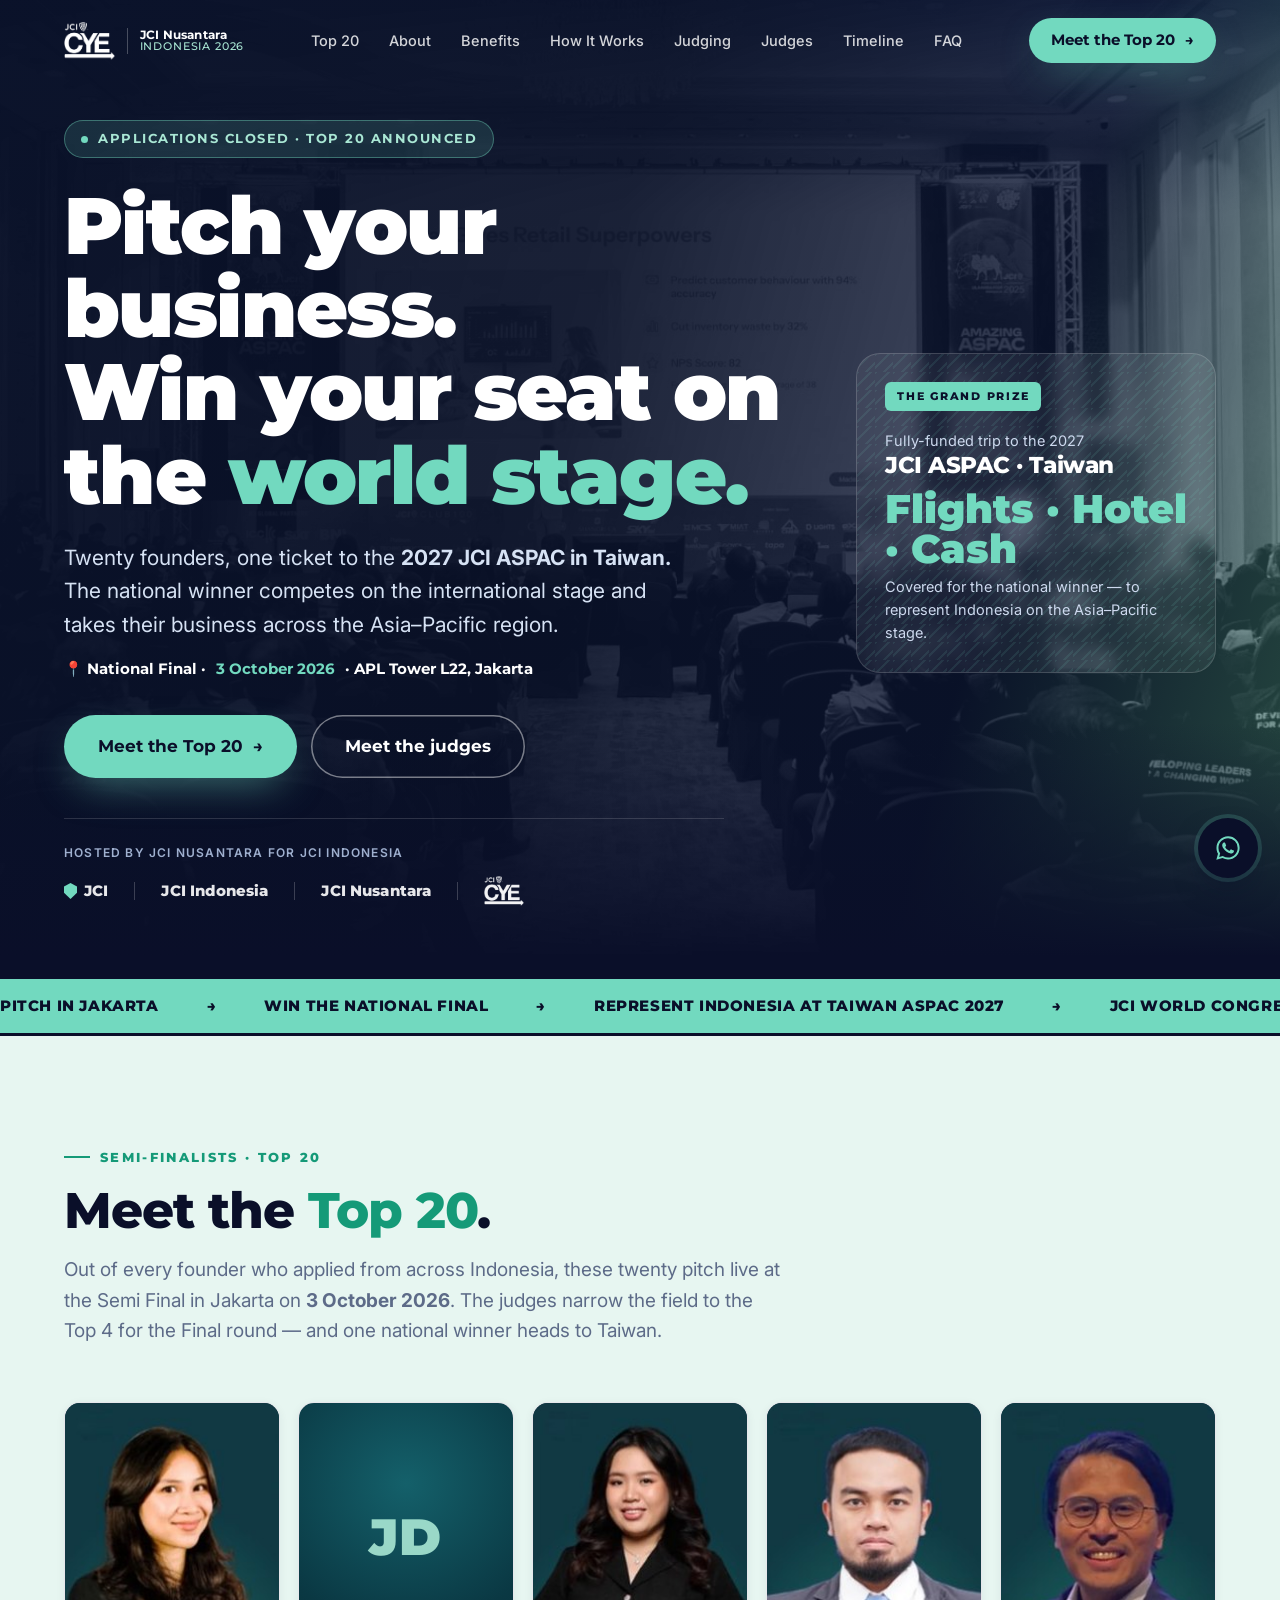
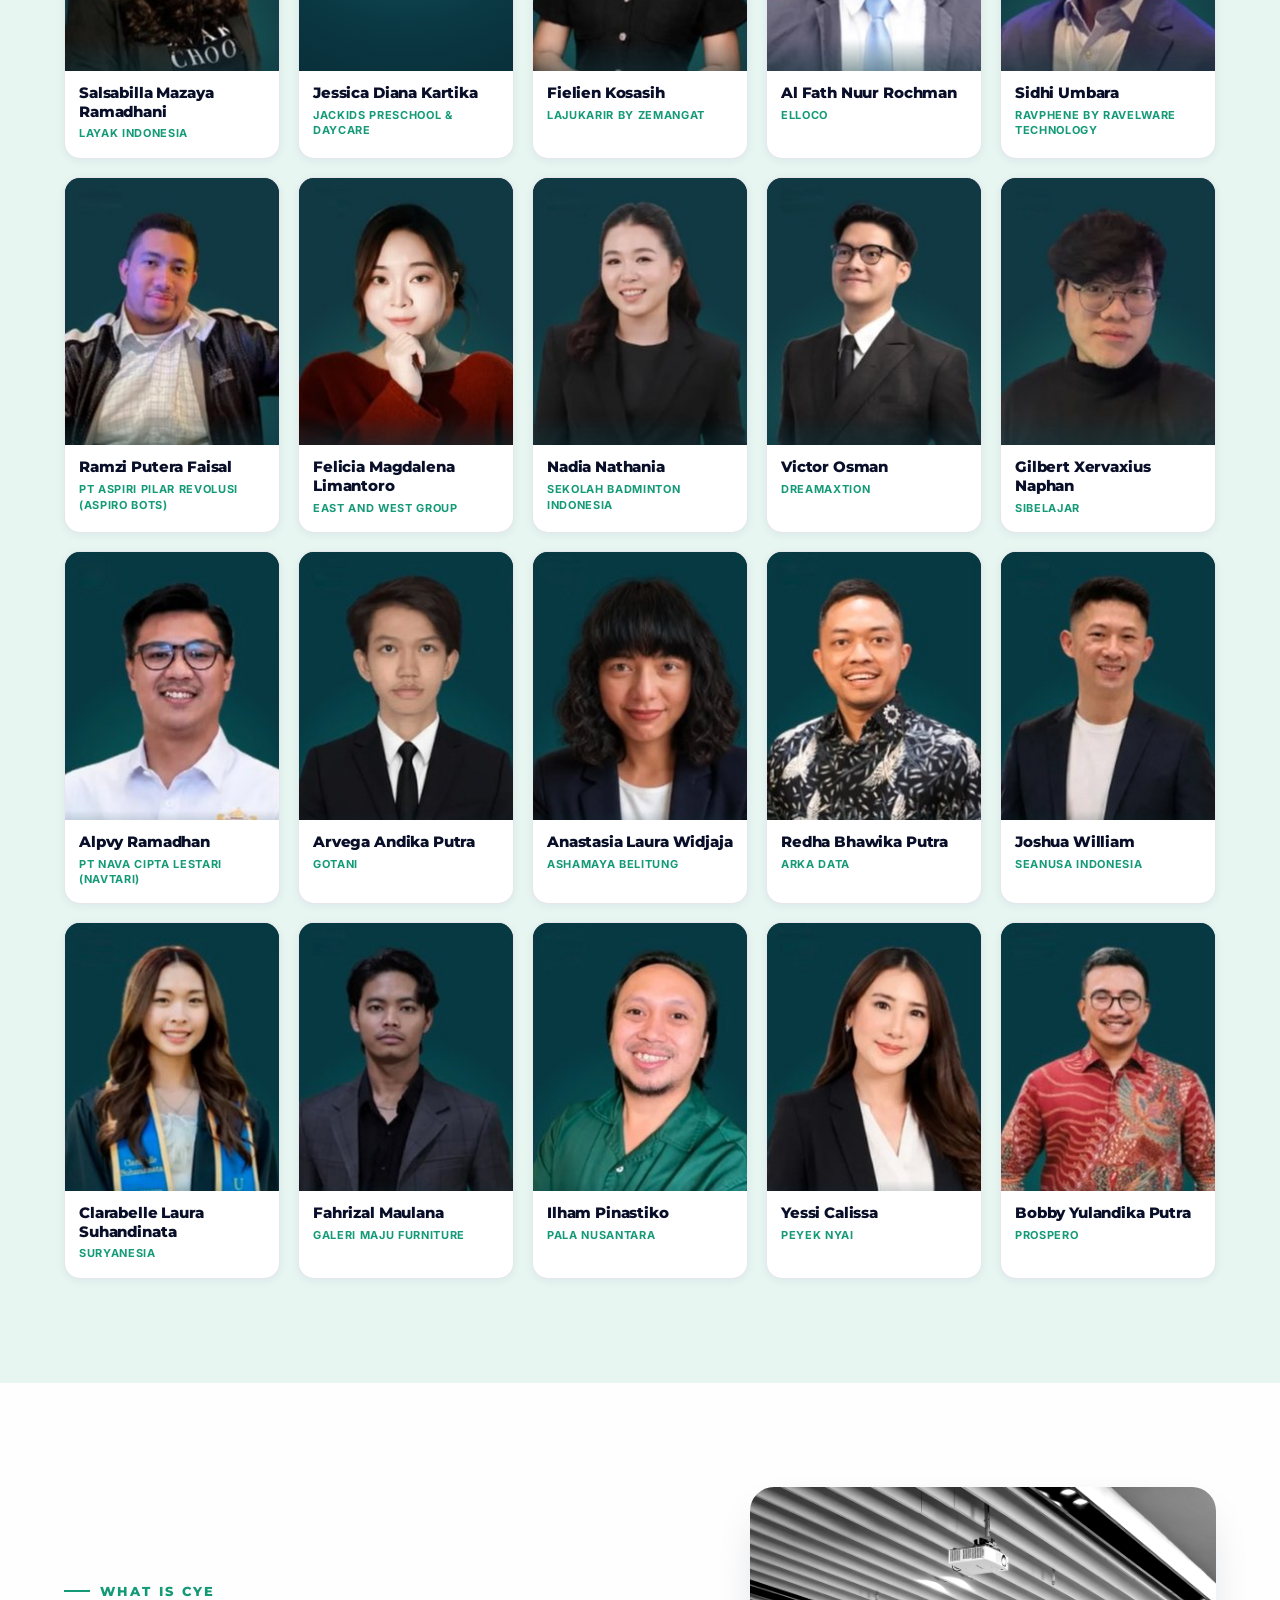
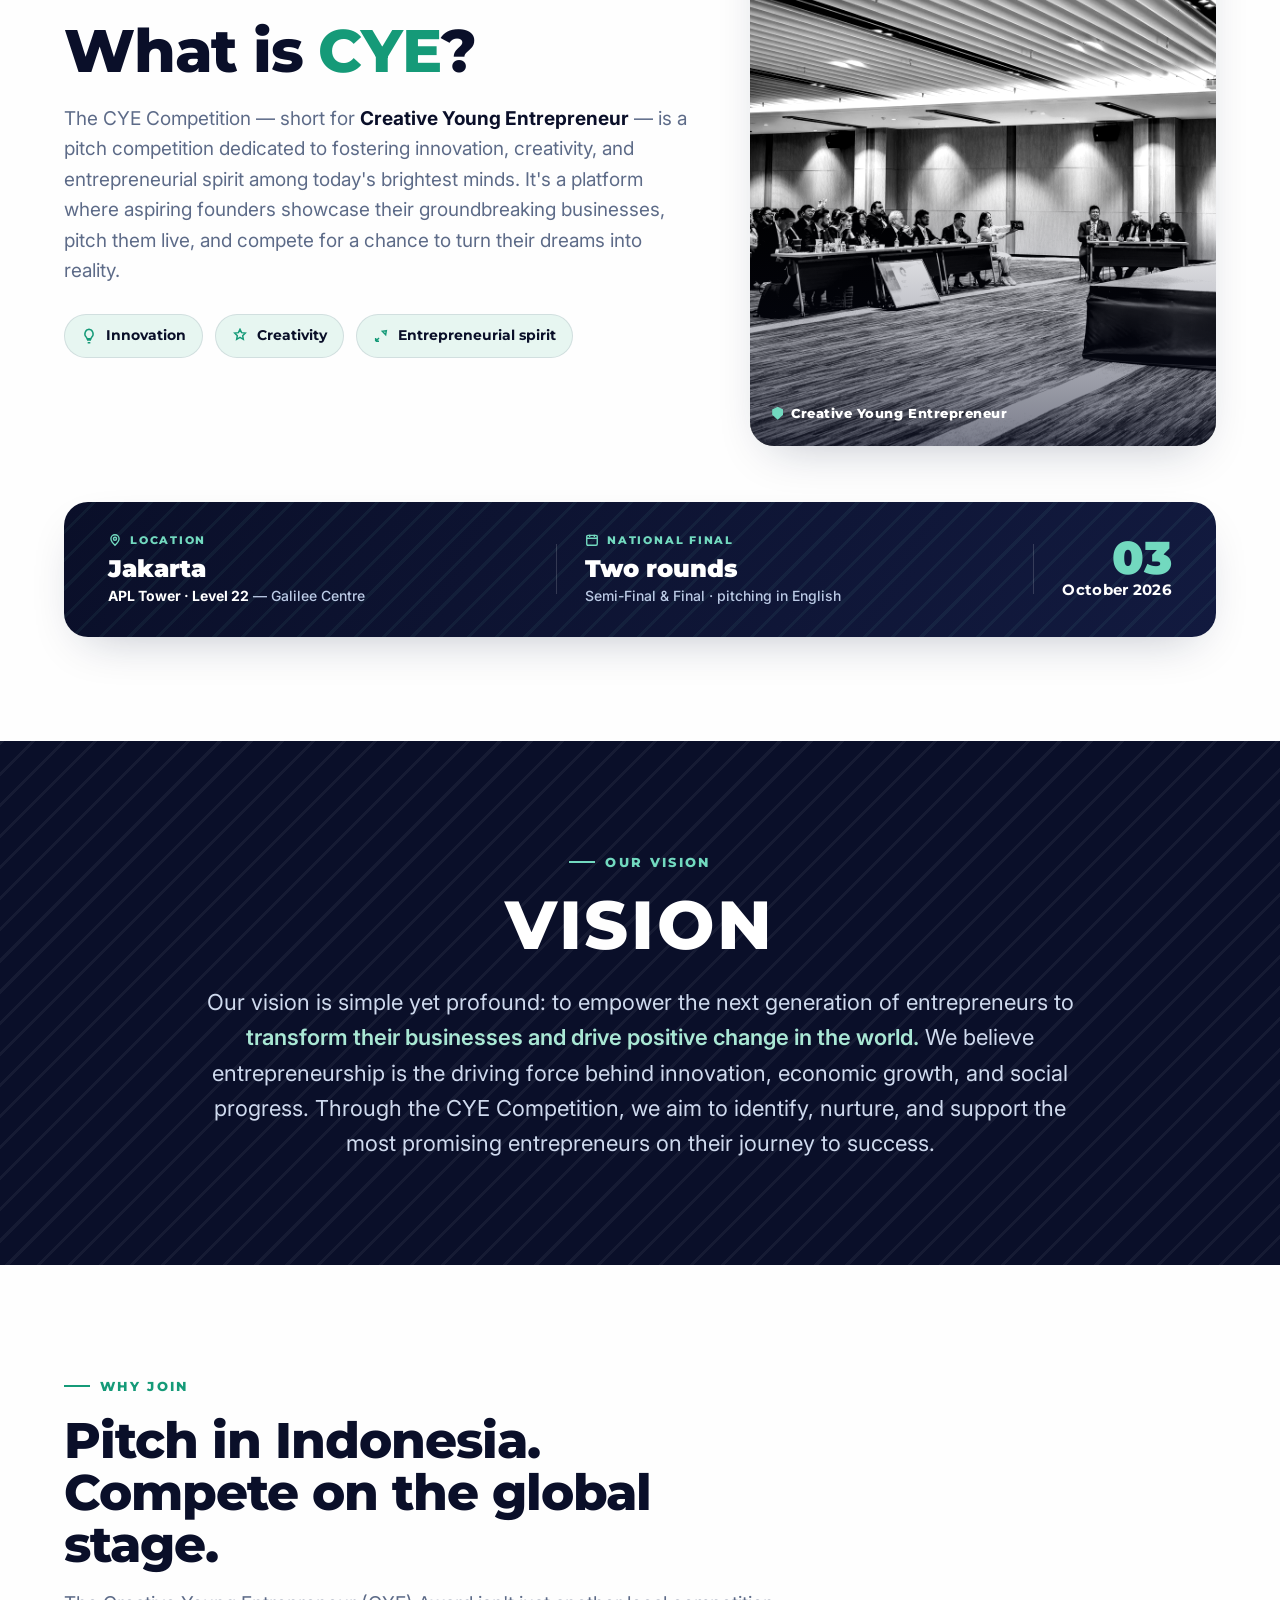
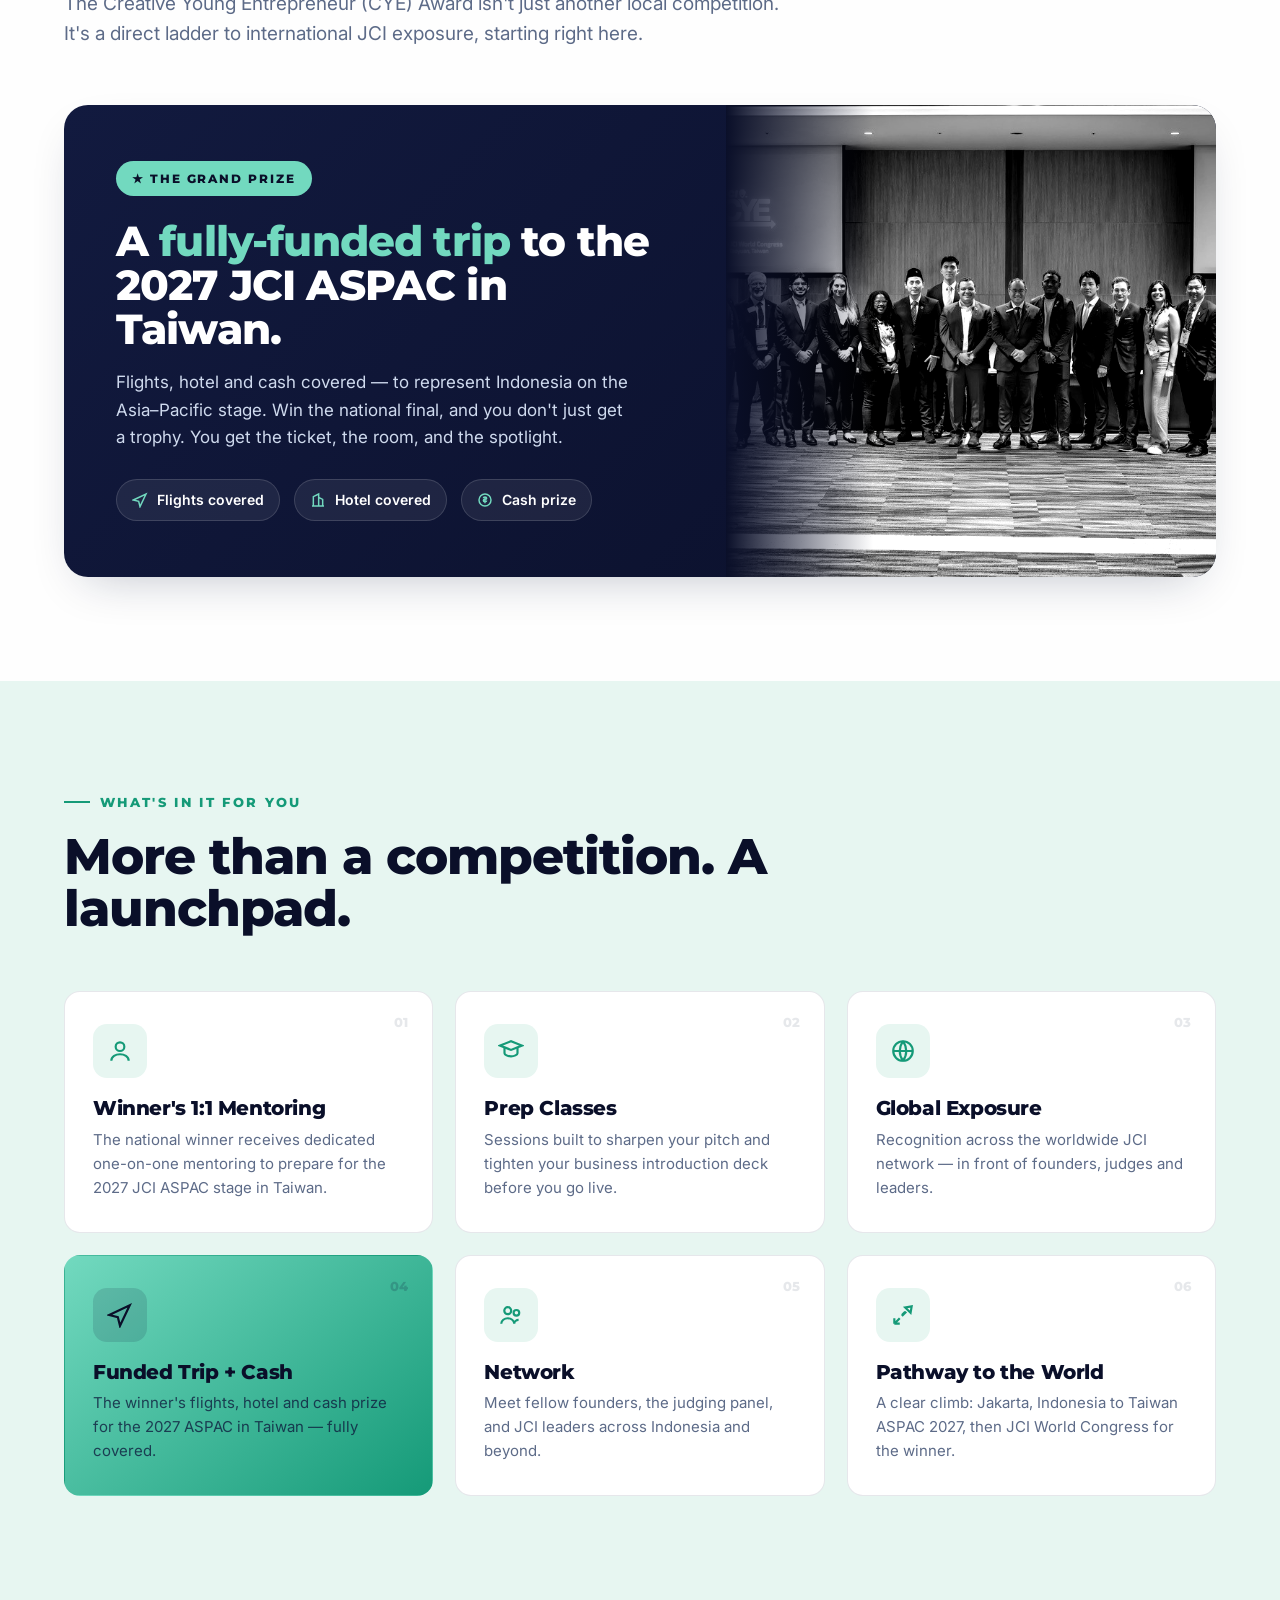
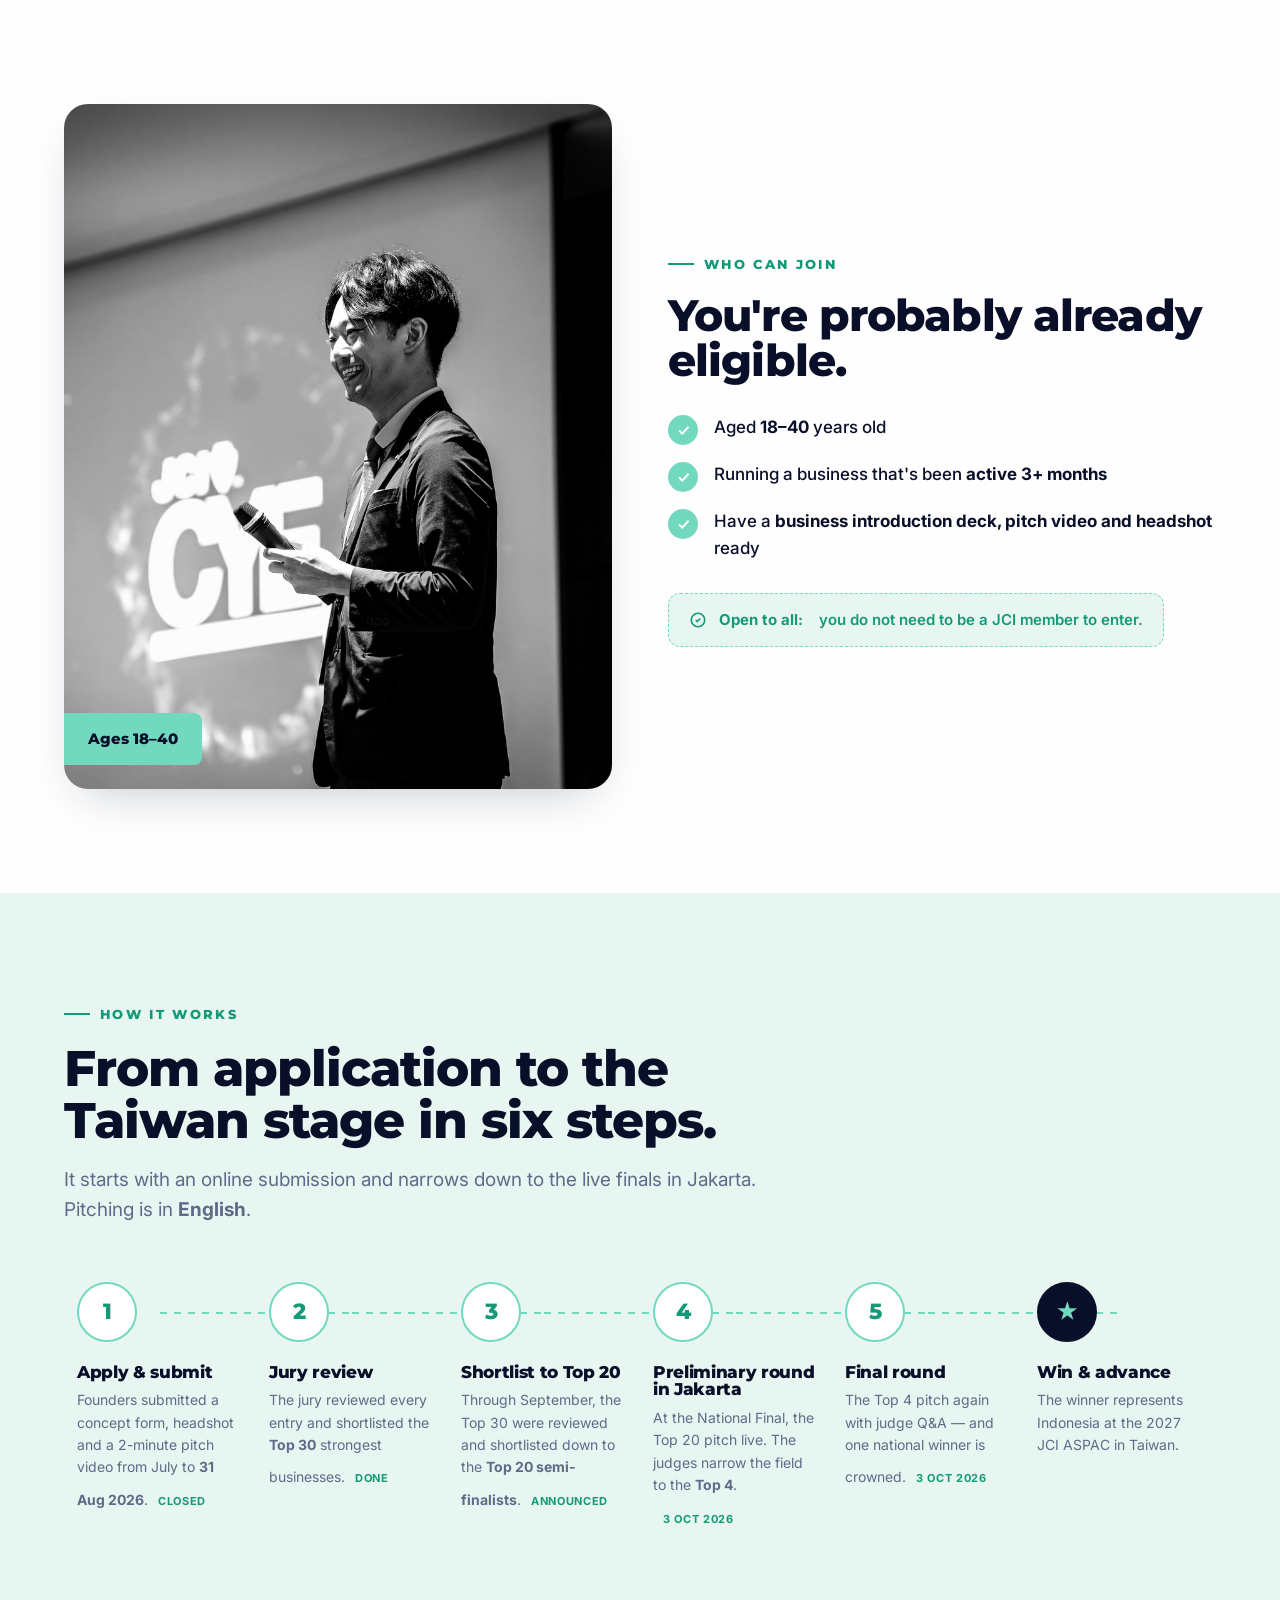
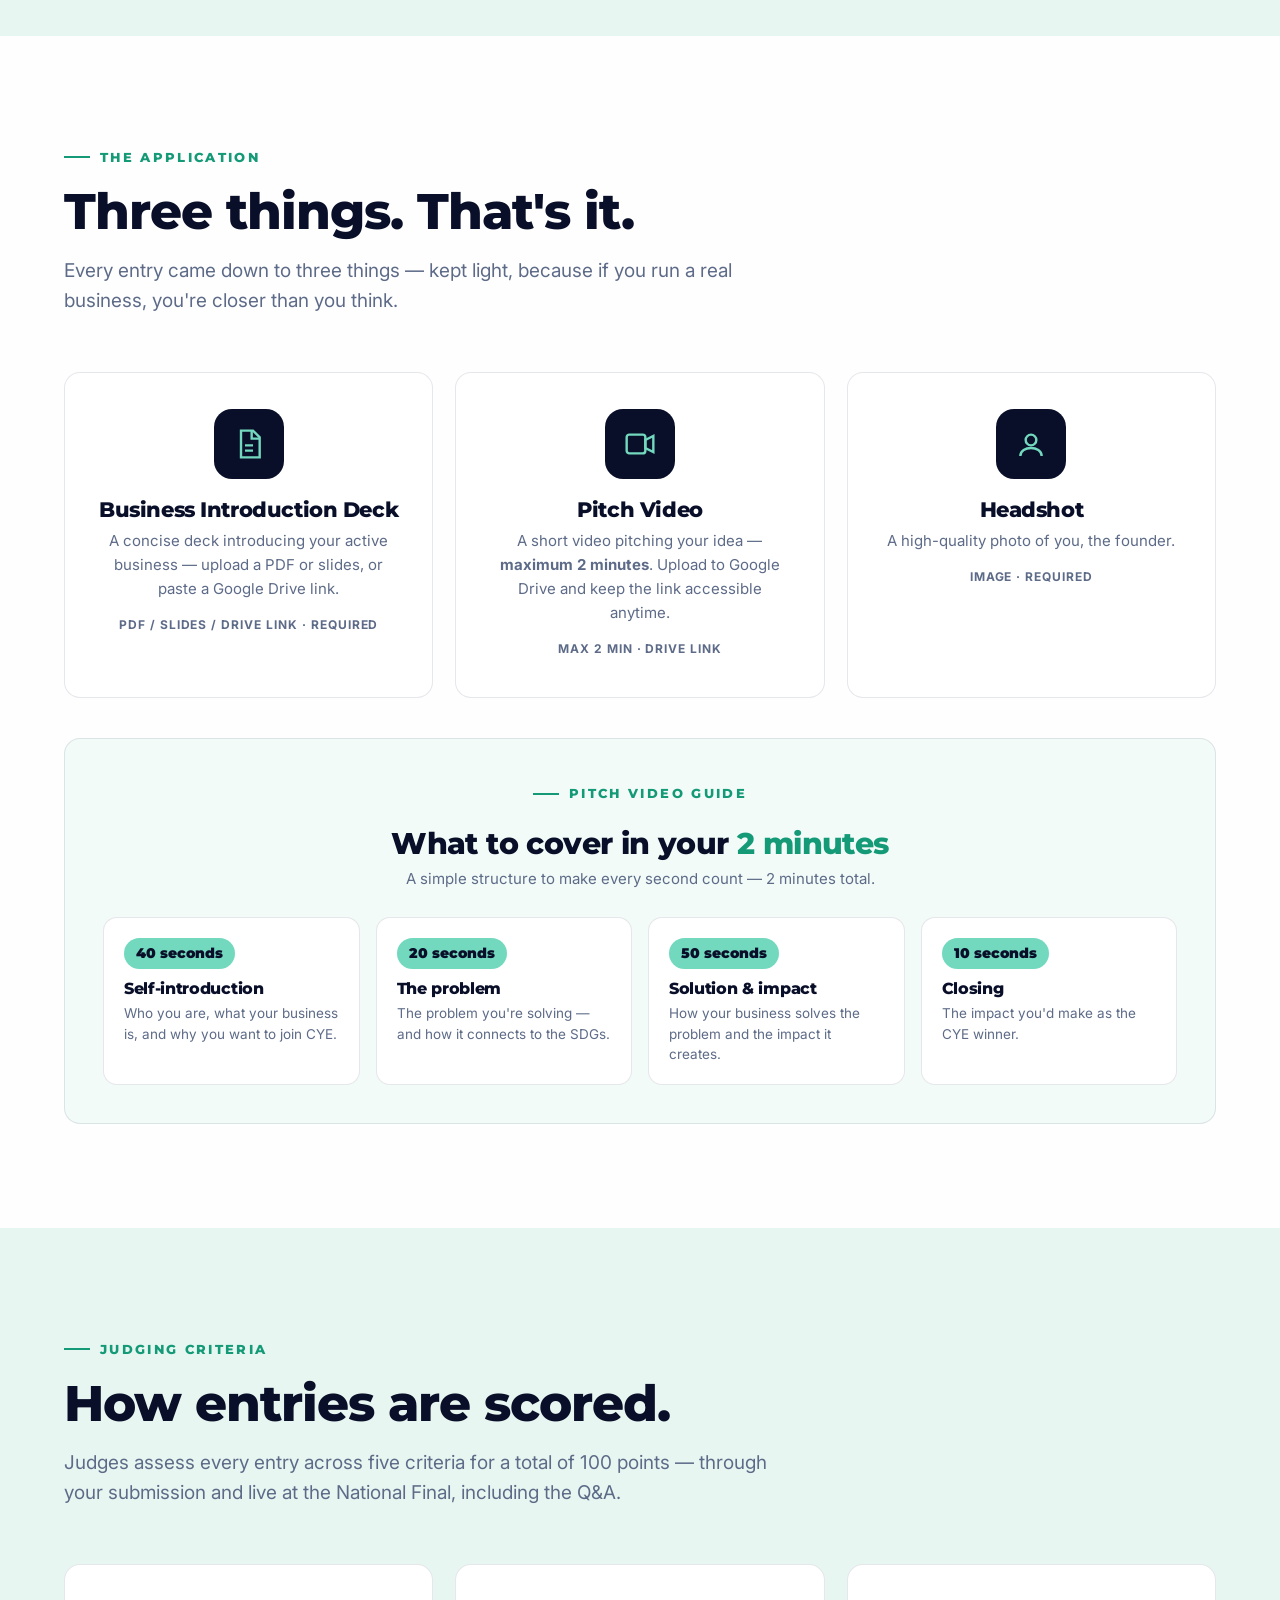
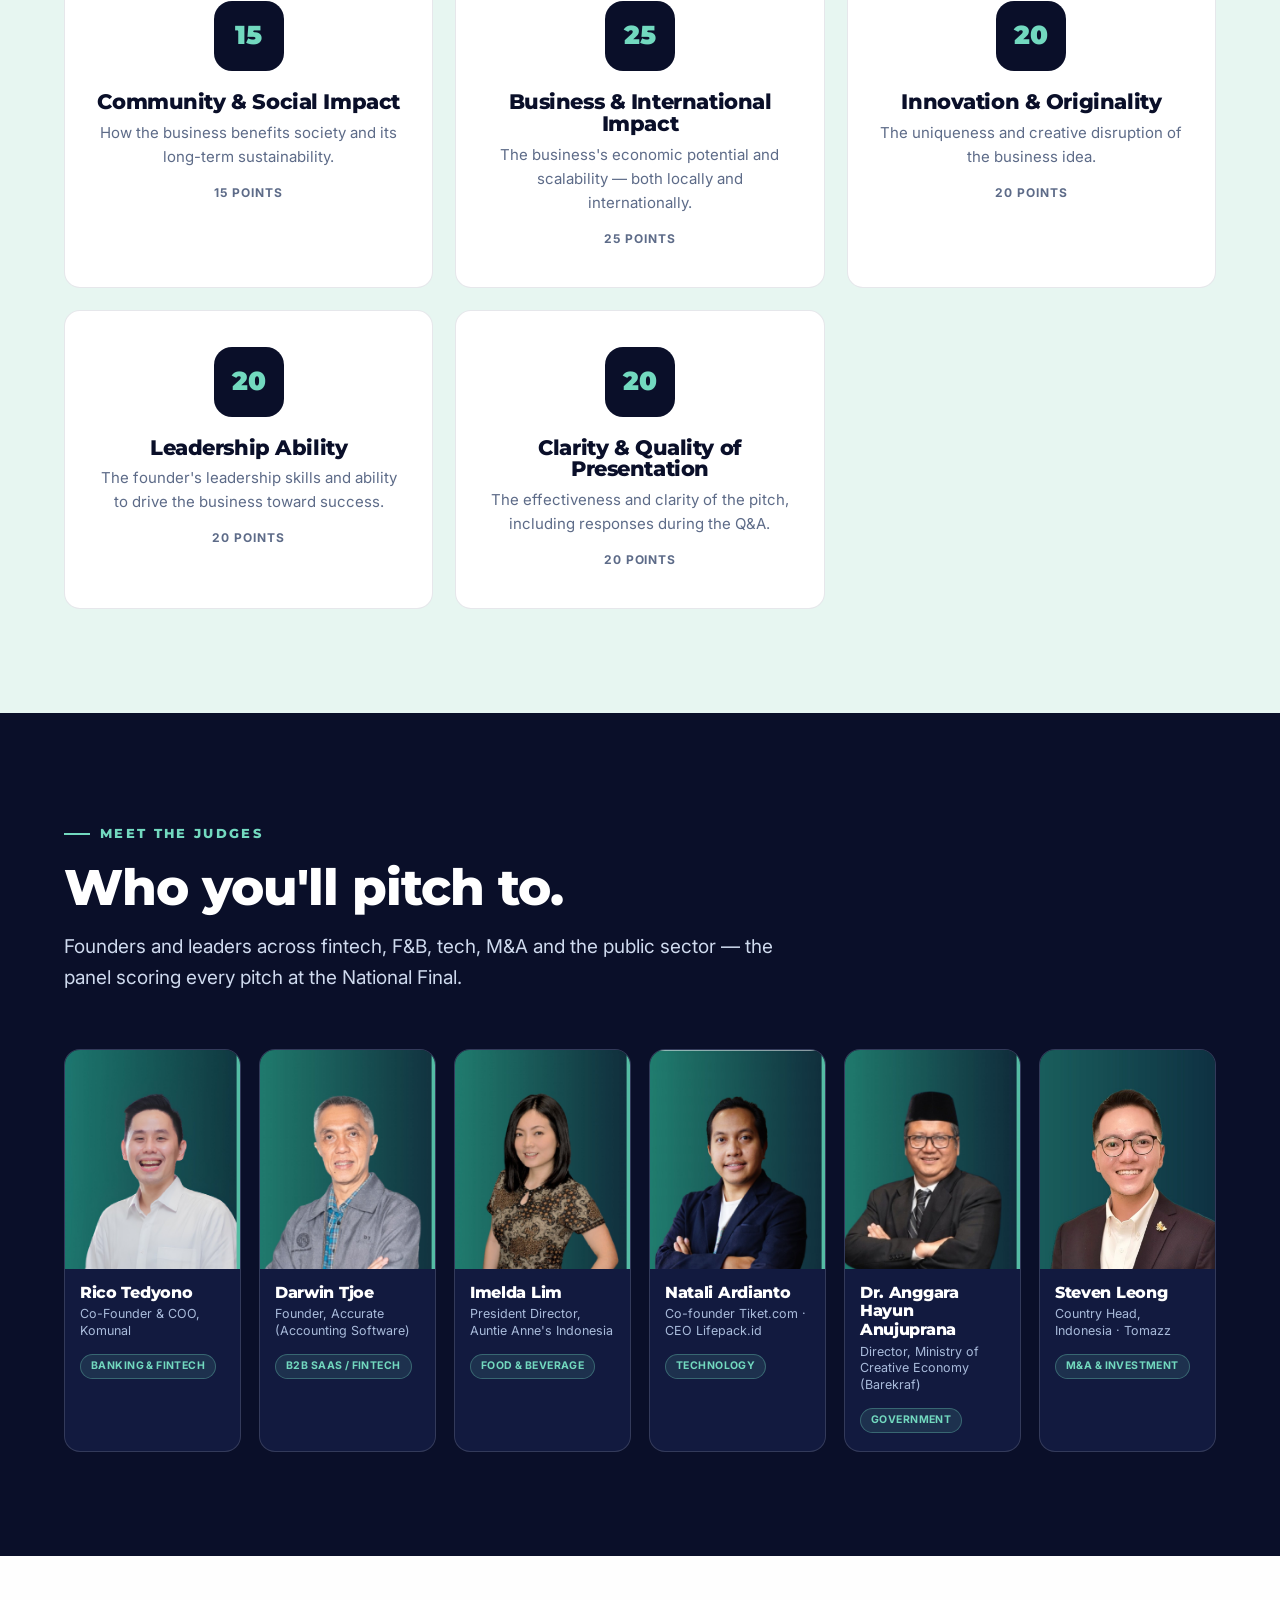
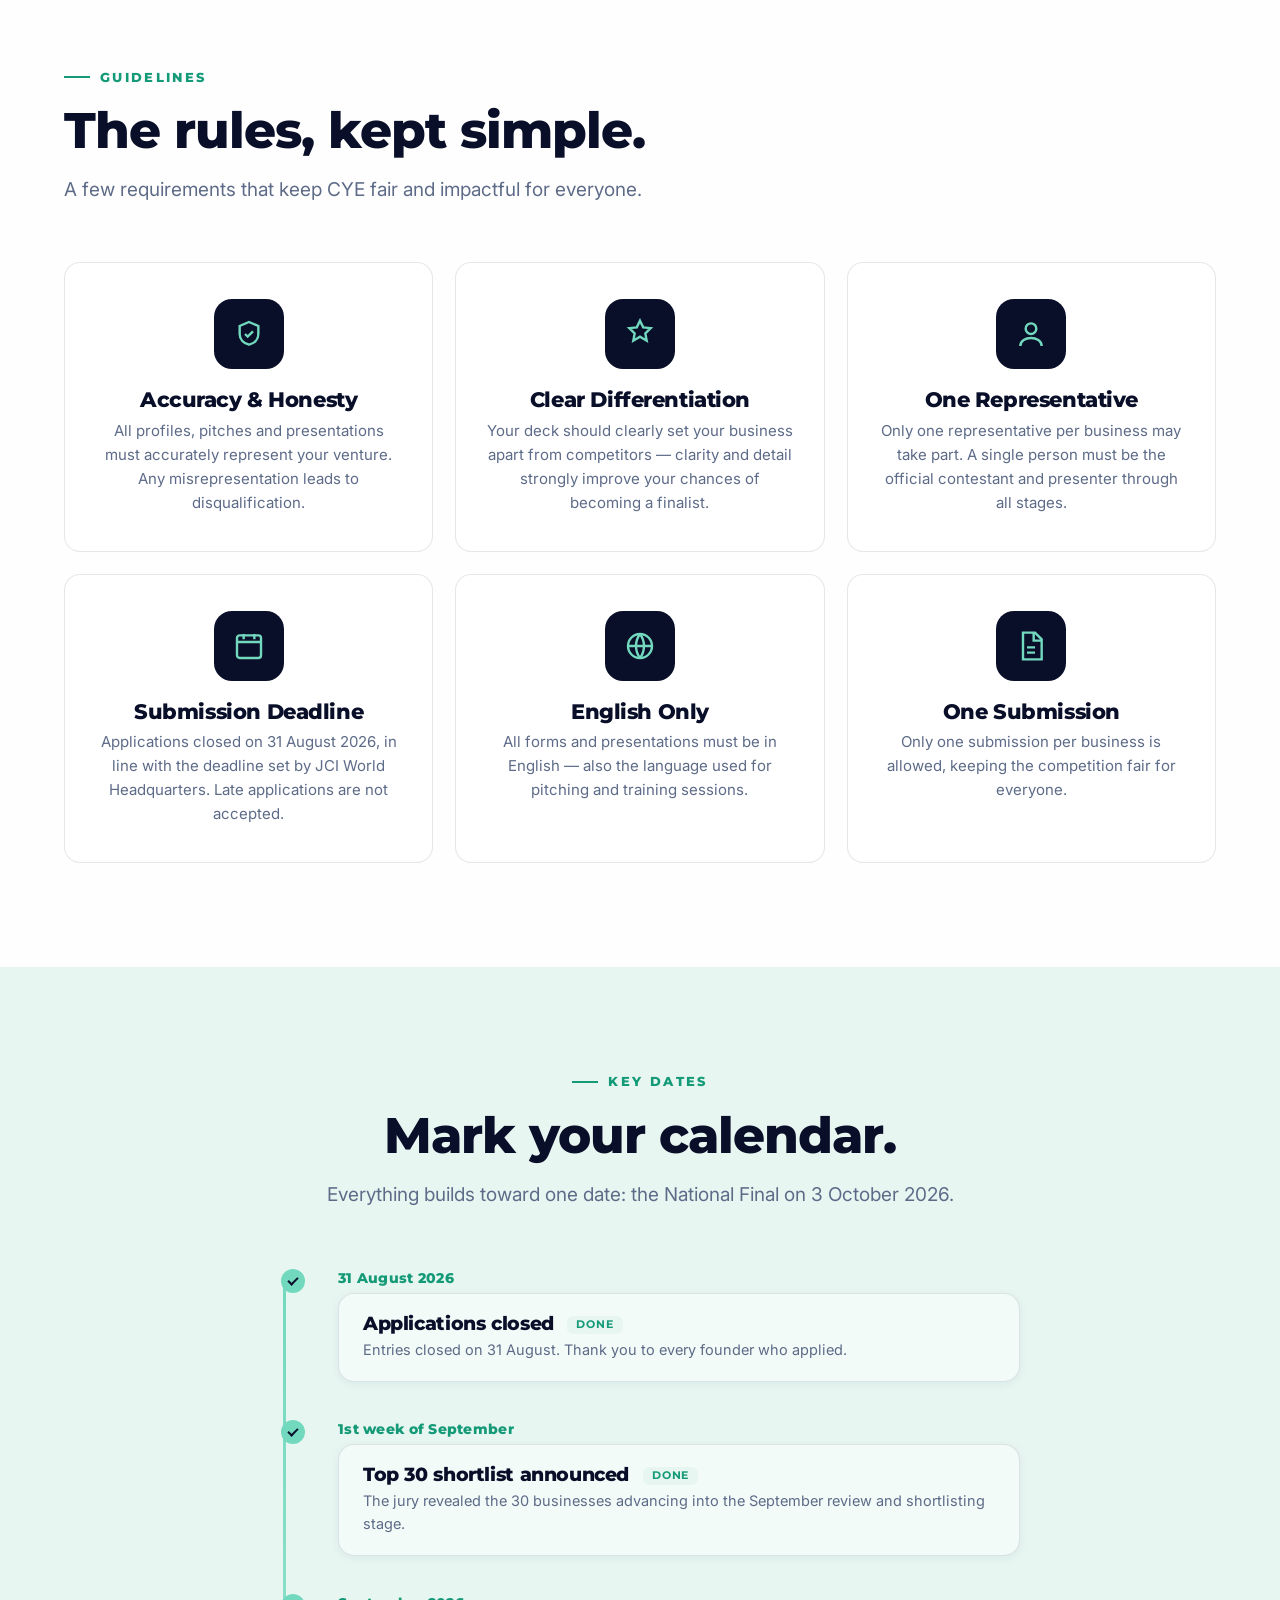
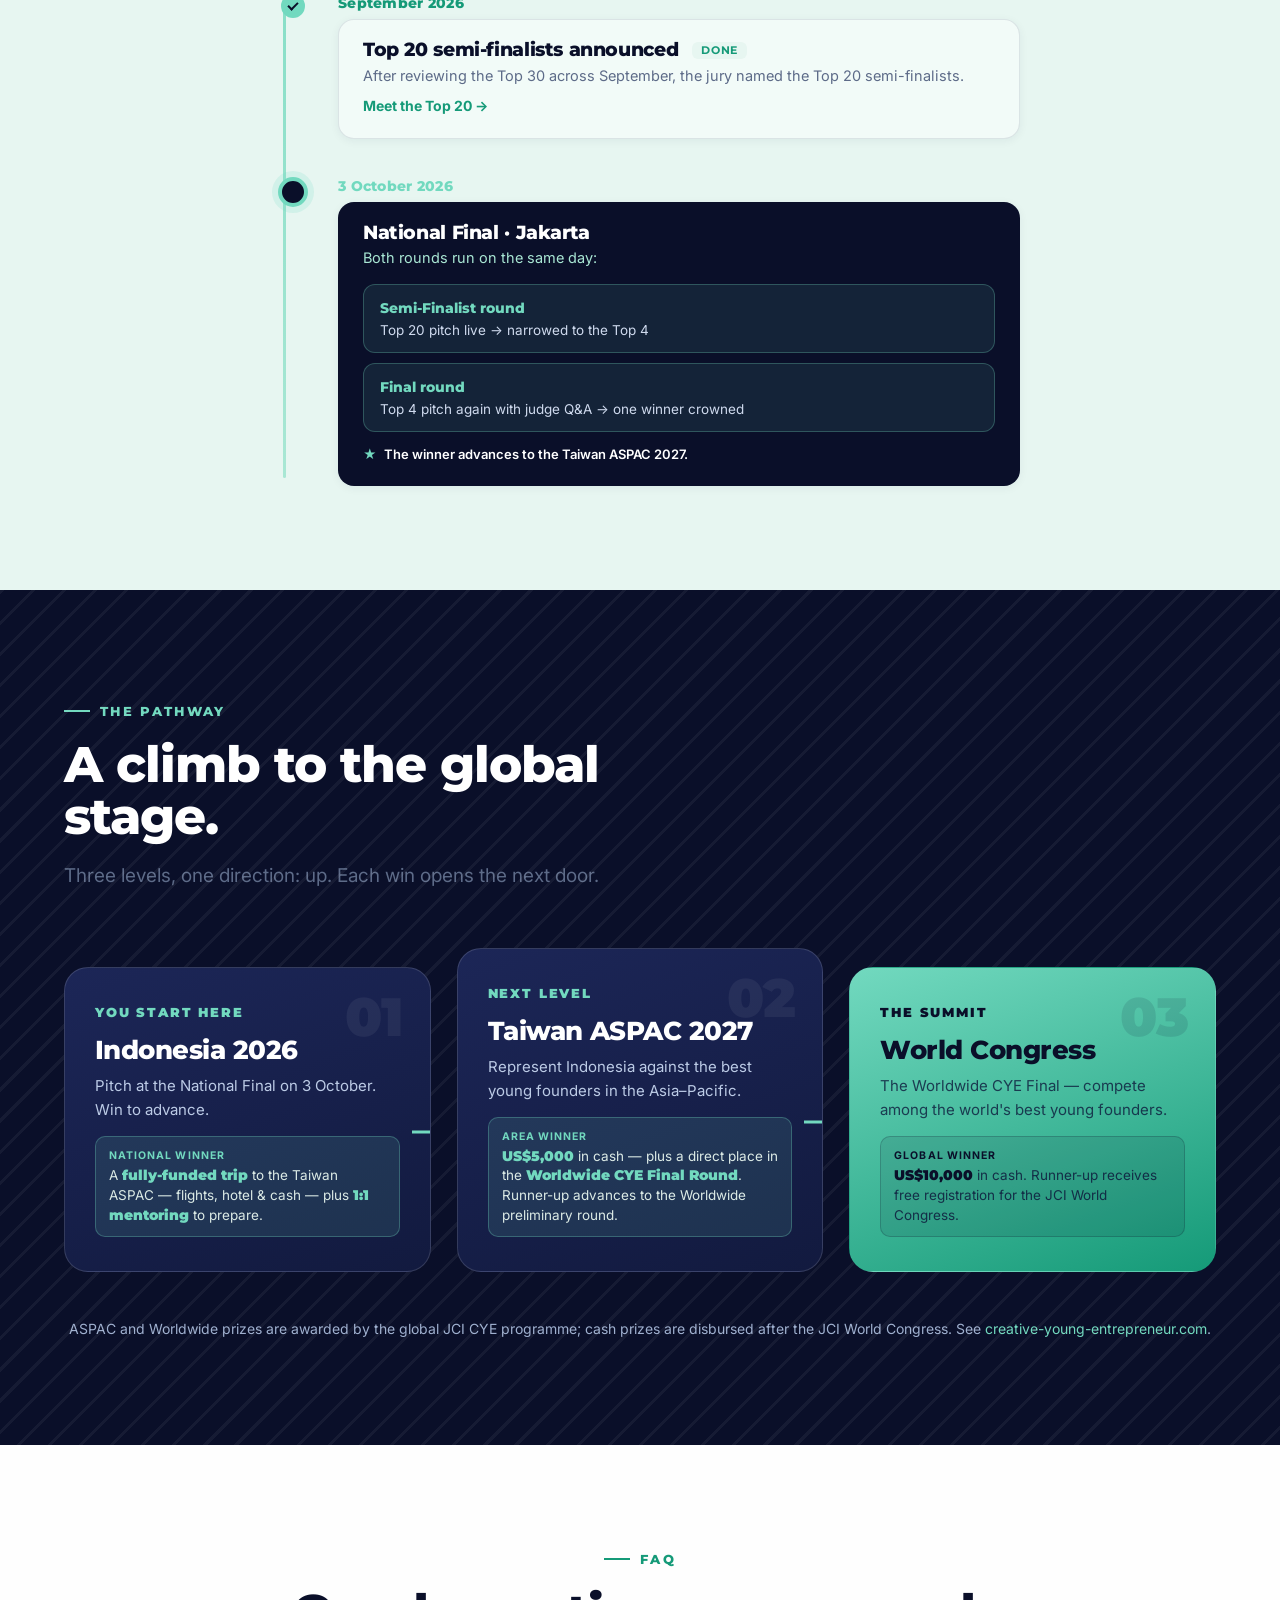
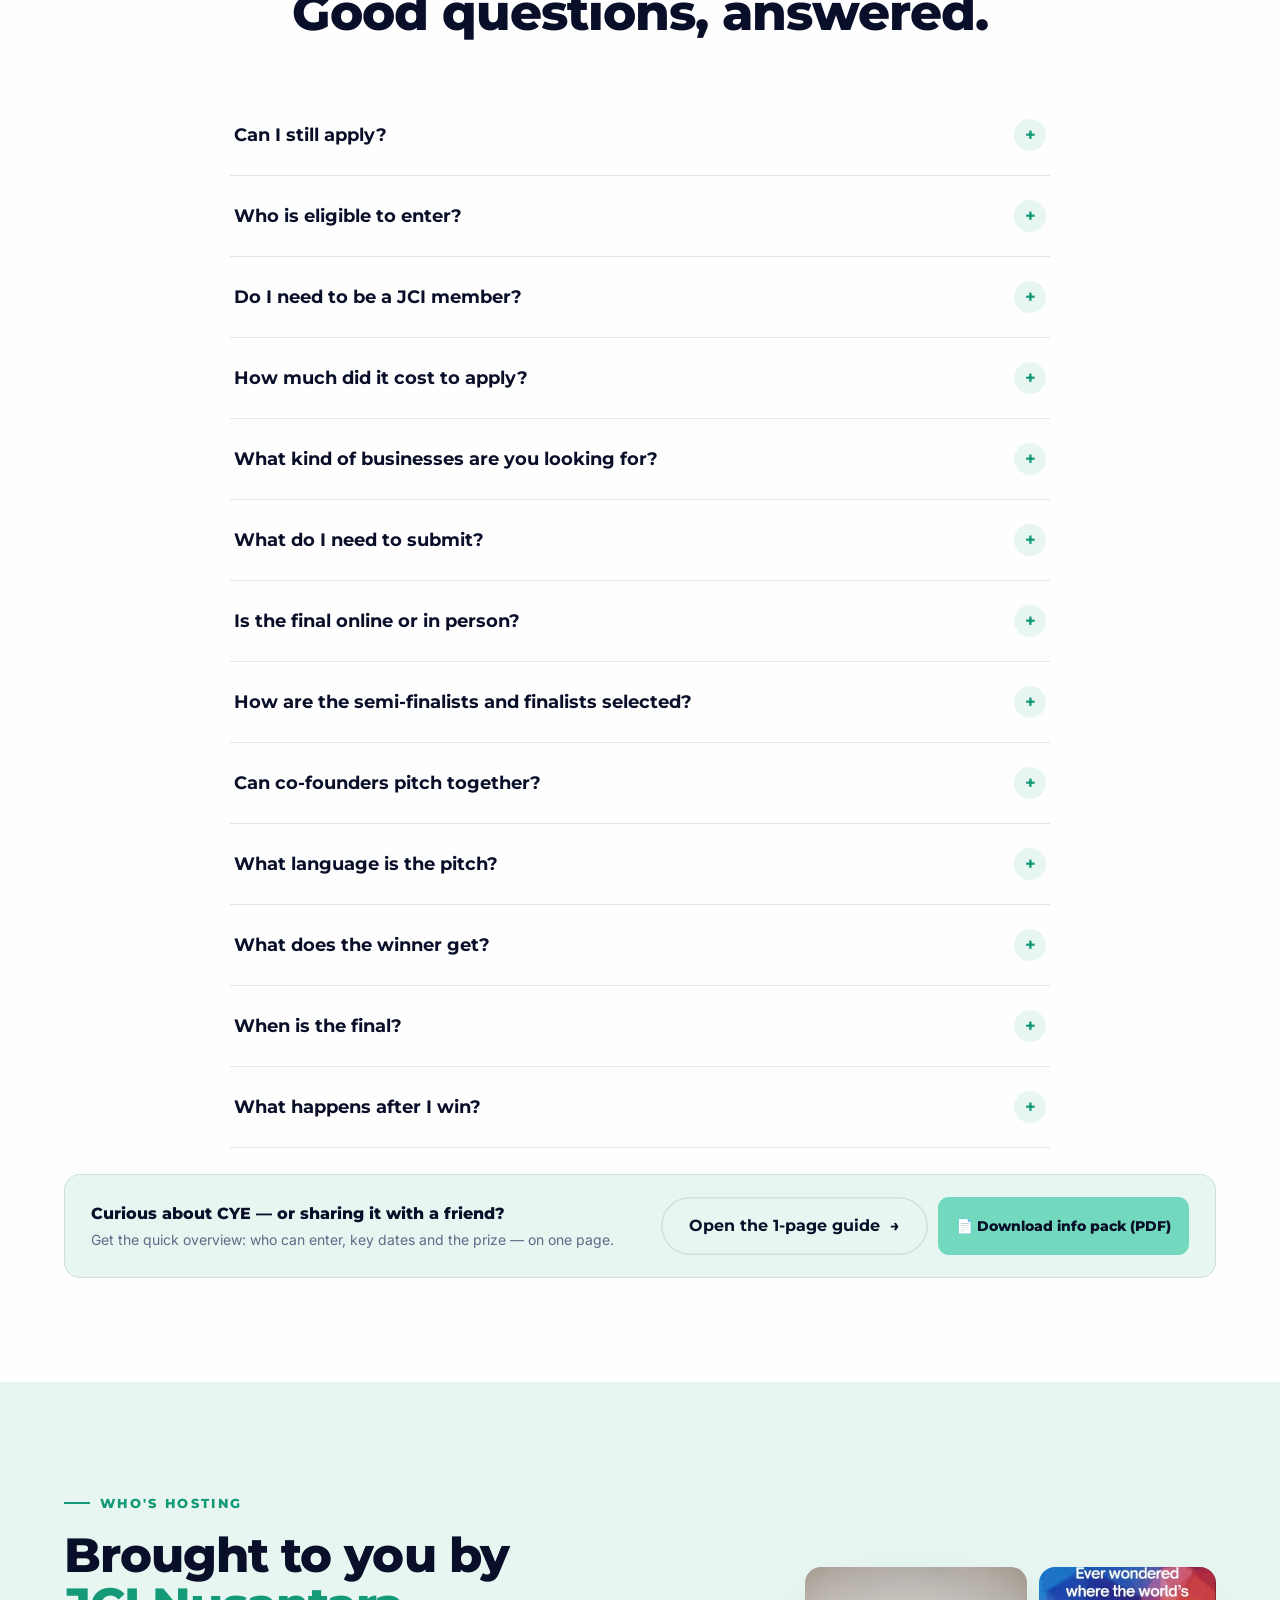
==== commit a4a4aa93: "Top 20: Jessica Diana Kartika (Jackids Preschool & Daycare) replaces Saivya Chauhan Saivya Chauhan c" ====
--- a/index.html
+++ b/index.html
@@ -181,8 +181,8 @@
         <div class="t20-info"><h3>Salsabilla Mazaya Ramadhani</h3><p>Layak Indonesia</p></div>
       </li>
       <li class="t20-card reveal d1">
-        <div class="t20-photo"><img src="assets/top20/saivya-chauhan.jpg" alt="Saivya Chauhan, Blitz Electric Mobility" width="216" height="270" loading="lazy"></div>
-        <div class="t20-info"><h3>Saivya Chauhan</h3><p>Blitz Electric Mobility</p></div>
+        <div class="t20-photo t20-ph" role="img" aria-label="Jessica Diana Kartika, Jackids Preschool &amp; Daycare"><span>JD</span></div>
+        <div class="t20-info"><h3>Jessica Diana Kartika</h3><p>Jackids Preschool &amp; Daycare</p></div>
       </li>
       <li class="t20-card reveal d2">
         <div class="t20-photo"><img src="assets/top20/fielien-kosasih.jpg" alt="Fielien Kosasih, Lajukarir by Zemangat" width="216" height="270" loading="lazy"></div>
@@ -871,10 +871,18 @@
     </div>
 
     <div class="sponsor-tier">
-      <p class="tier-label">Media partners</p>
+      <p class="tier-label">Media &amp; community partners</p>
       <div class="logo-wall">
         <div class="logo-card"><img src="assets/partners/detik60.png" alt="Detik60" loading="lazy"></div>
+        <div class="logo-card"><img src="assets/partners/bmn-institute.png" alt="BMN Institute" loading="lazy"></div>
+        <div class="logo-card"><img src="assets/partners/sevenpreneur.png" alt="Sevenpreneur" loading="lazy"></div>
+        <div class="logo-card"><img src="assets/partners/sekreativ.png" alt="Sekreativ" loading="lazy"></div>
         <div class="logo-card"><img src="assets/partners/radar.png" alt="Radar Jakarta" loading="lazy"></div>
+        <div class="logo-card"><img src="assets/partners/minat-bisnis.png" alt="Minat Bisnis" loading="lazy"></div>
+        <div class="logo-card"><img src="assets/partners/hr247.png" alt="HR 24/7 Communication Hub" loading="lazy"></div>
+        <div class="logo-card"><img src="assets/partners/triple-grow.png" alt="Triple Grow" loading="lazy"></div>
+        <div class="logo-card"><img src="assets/partners/impactner.png" alt="Impactner" loading="lazy"></div>
+        <div class="logo-card"><img src="assets/partners/fmi.png" alt="FMI — Forum Manajemen Indonesia" loading="lazy"></div>
       </div>
     </div>
   </div>
--- a/styles.css
+++ b/styles.css
@@ -451,6 +451,8 @@
 .t20-card:hover{transform:translateY(-5px);box-shadow:var(--shadow)}
 .t20-photo{aspect-ratio:4/5;overflow:hidden;background:#0a3843}
 .t20-photo img{width:100%;height:100%;object-fit:cover;object-position:top center}
+.t20-ph{display:flex;align-items:center;justify-content:center;background:radial-gradient(120% 90% at 50% 30%,#14606a 0%,#0a3843 60%,#082c36 100%)}
+.t20-ph span{font-family:'Montserrat',sans-serif;font-weight:900;font-size:clamp(34px,4vw,52px);letter-spacing:.02em;color:var(--teal-light);opacity:.9}
 .t20-info{padding:13px 14px 16px}
 .t20-info h3{font-size:15px;line-height:1.25;letter-spacing:-.01em;color:var(--navy);margin-bottom:5px}
 .t20-info p{font-size:11px;font-weight:700;letter-spacing:.06em;text-transform:uppercase;color:var(--teal-deep);line-height:1.4}
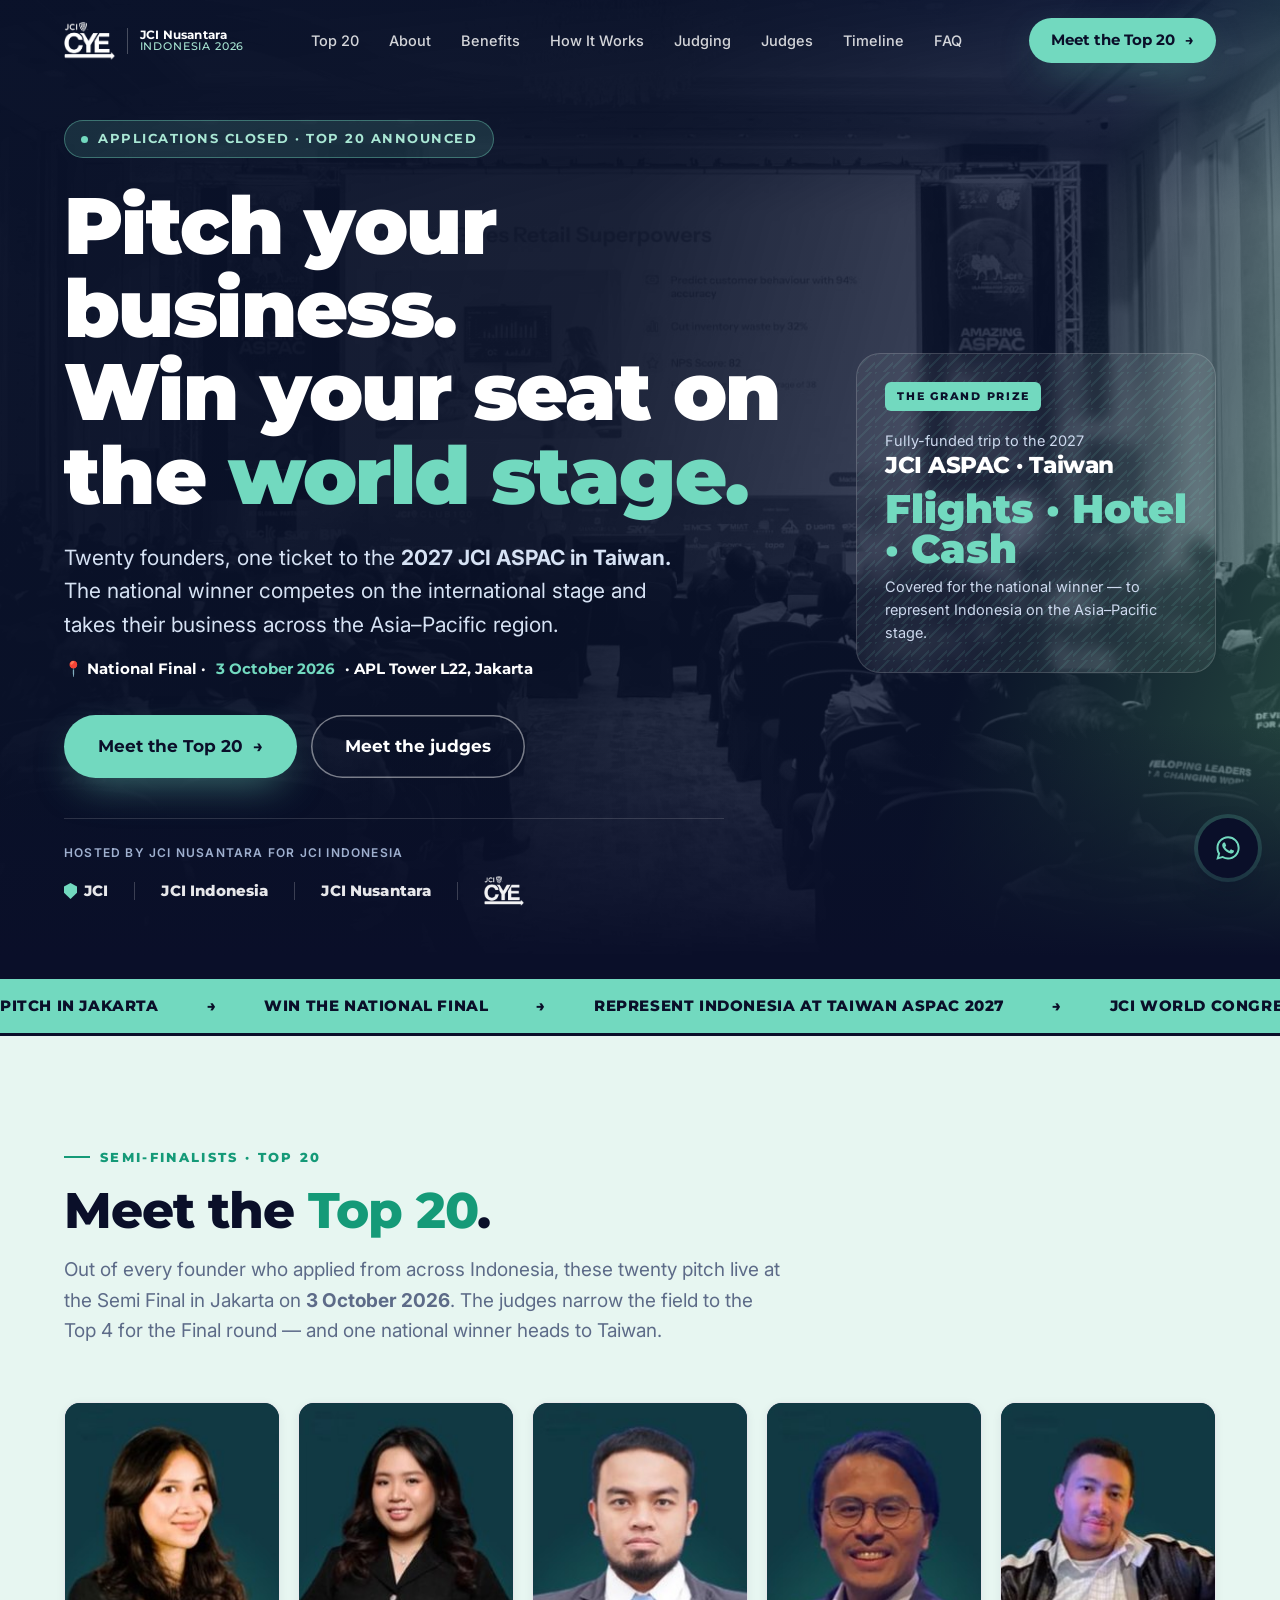
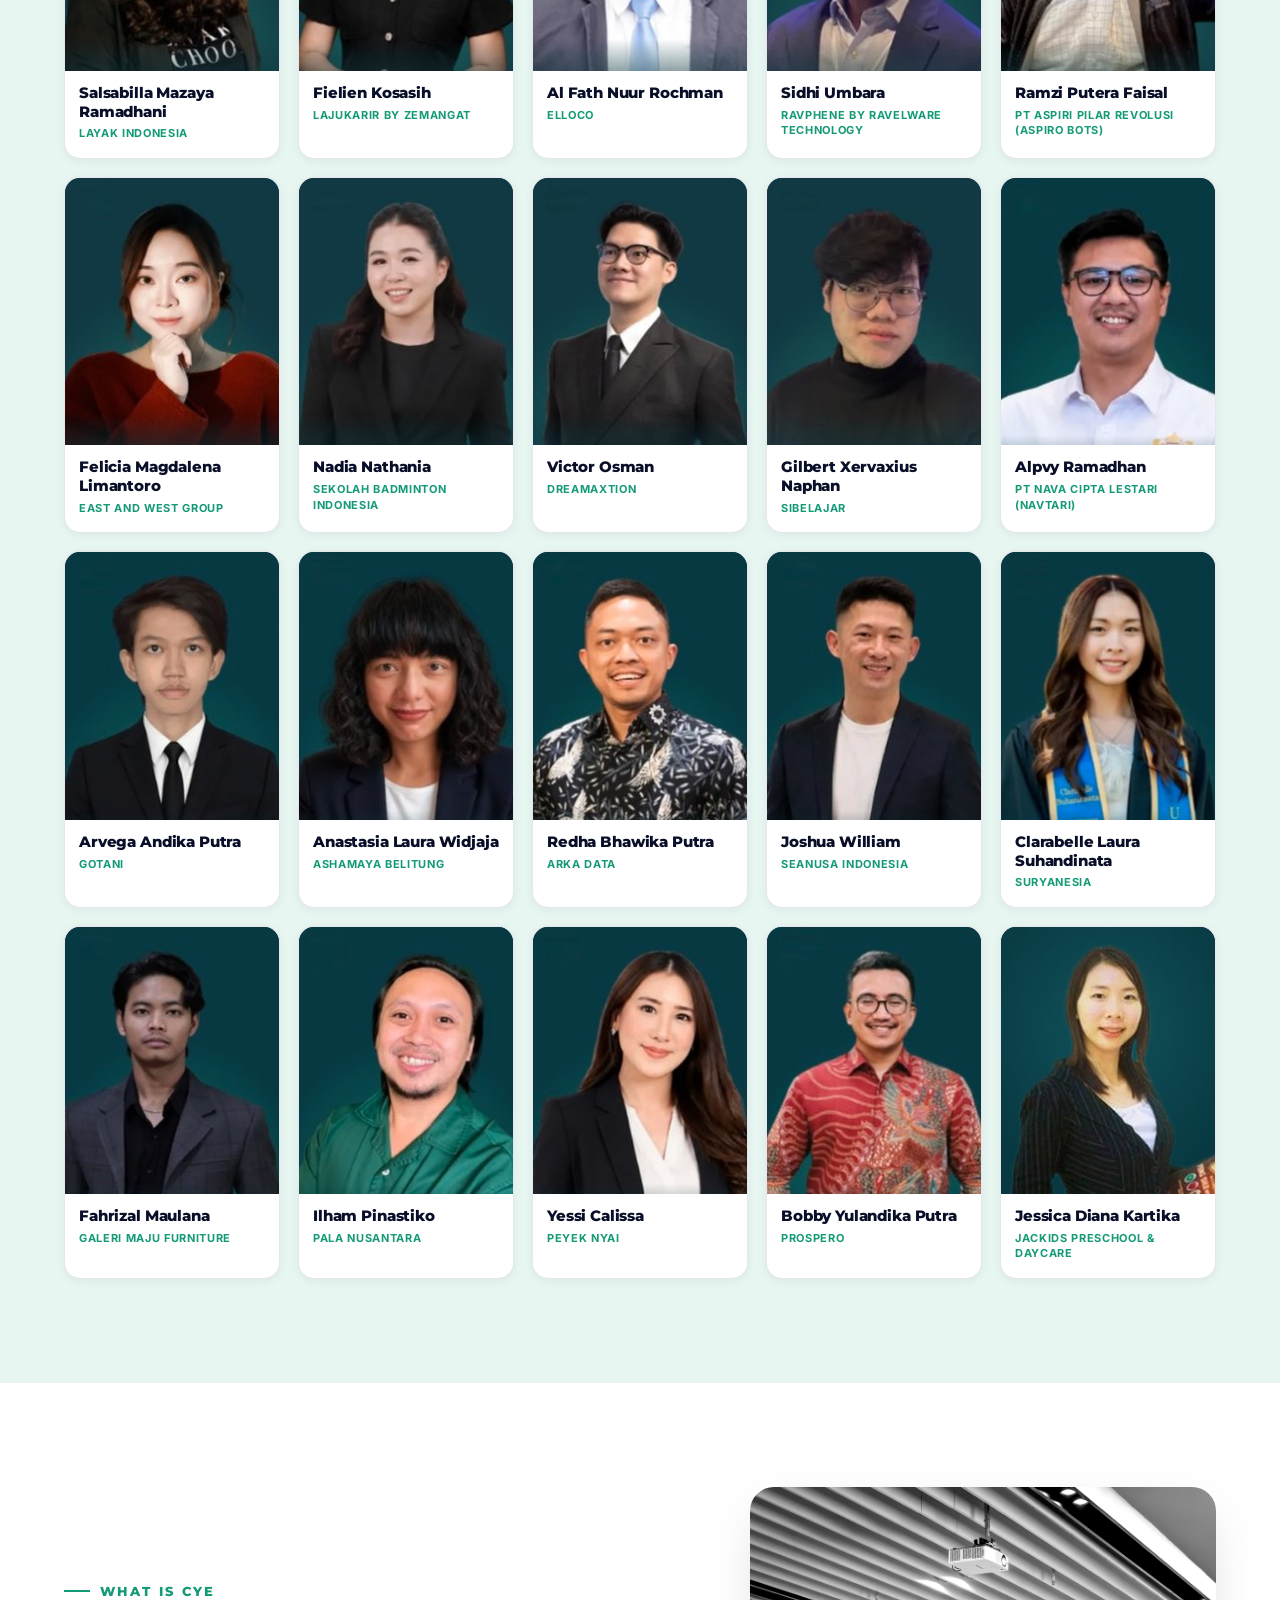
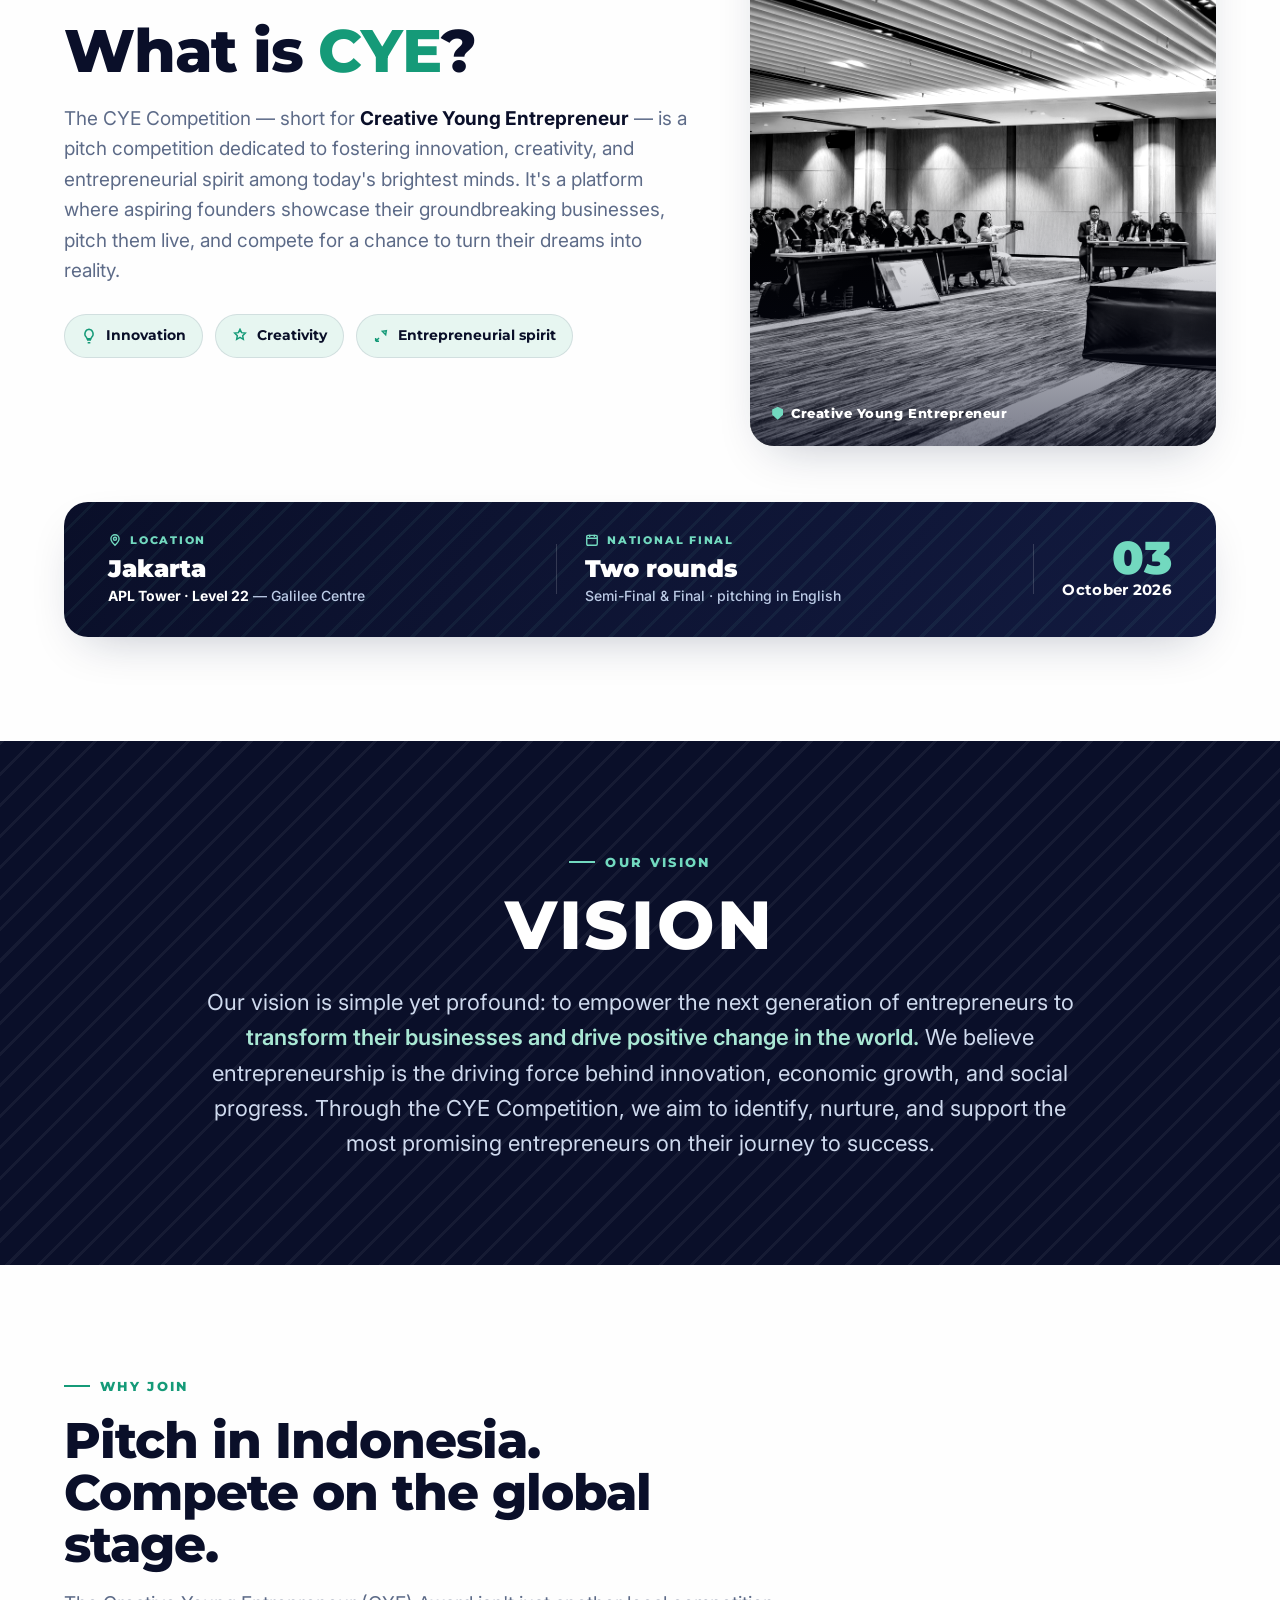
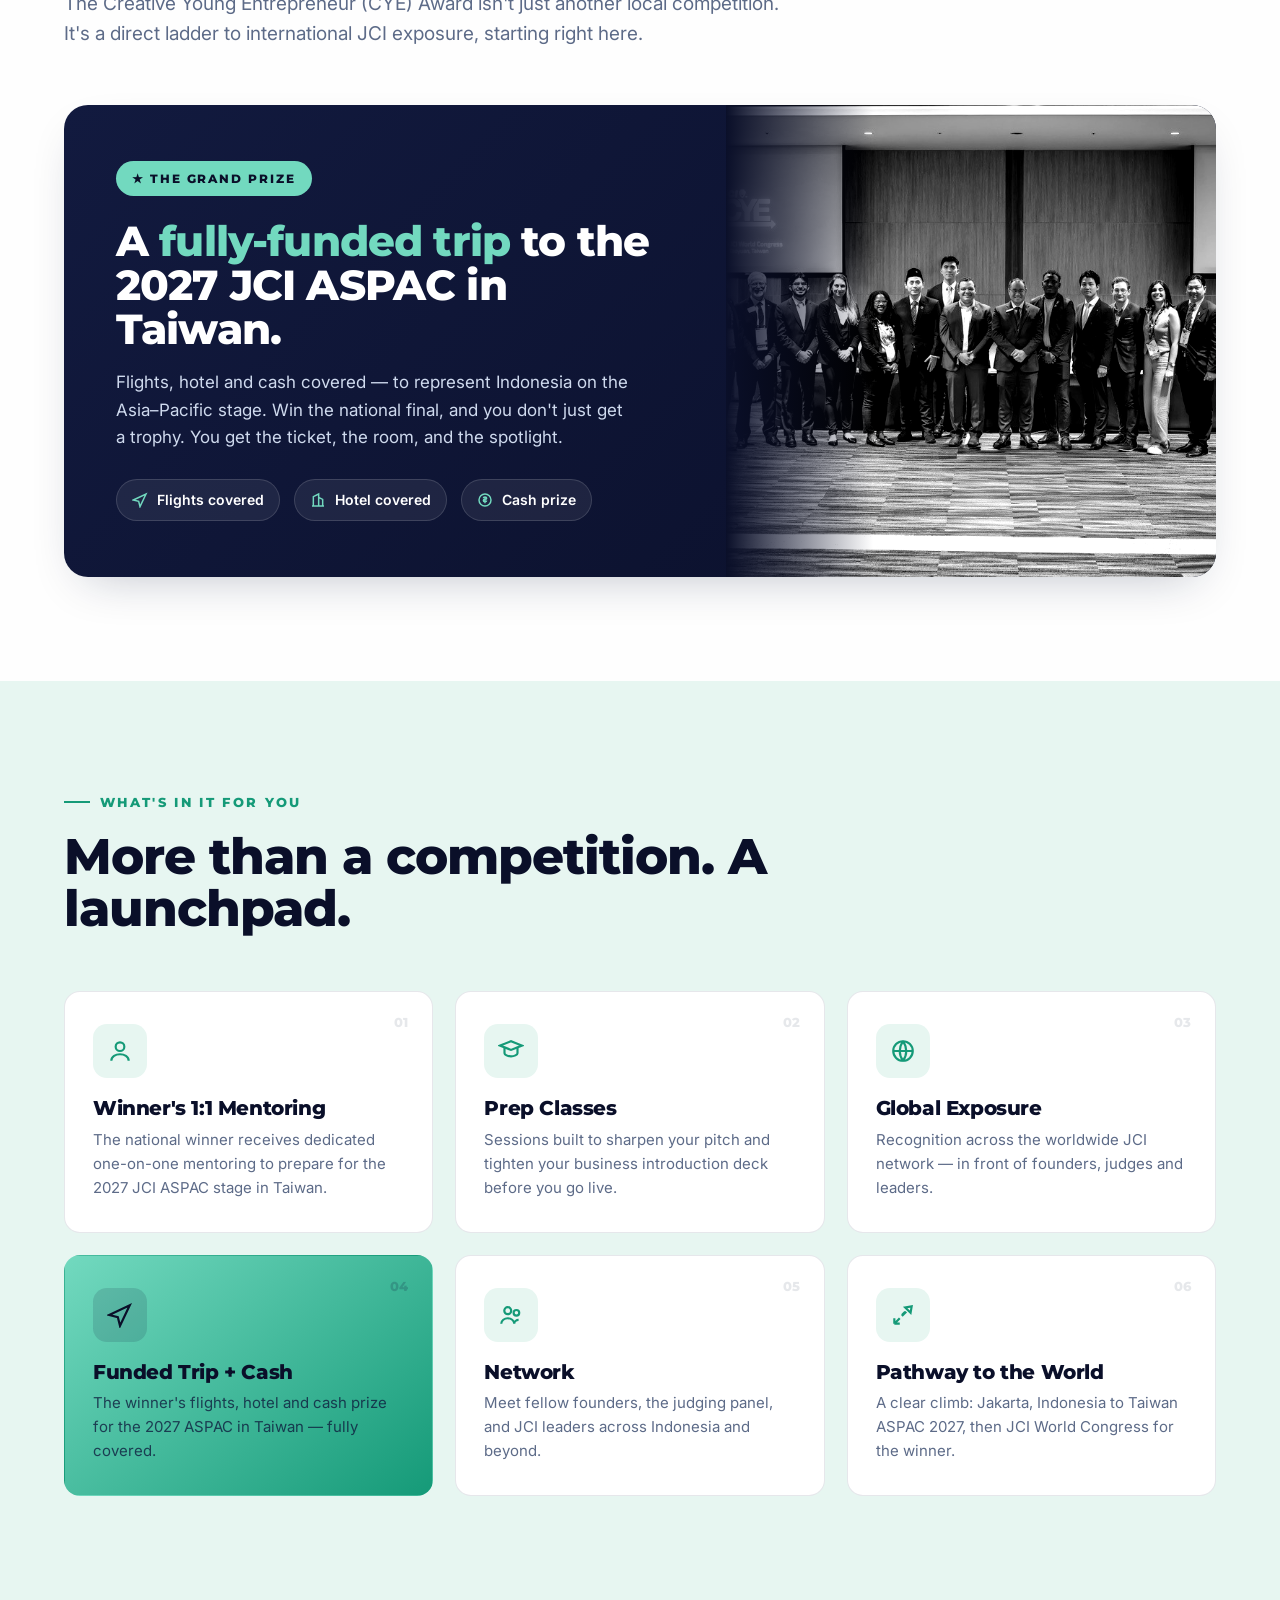
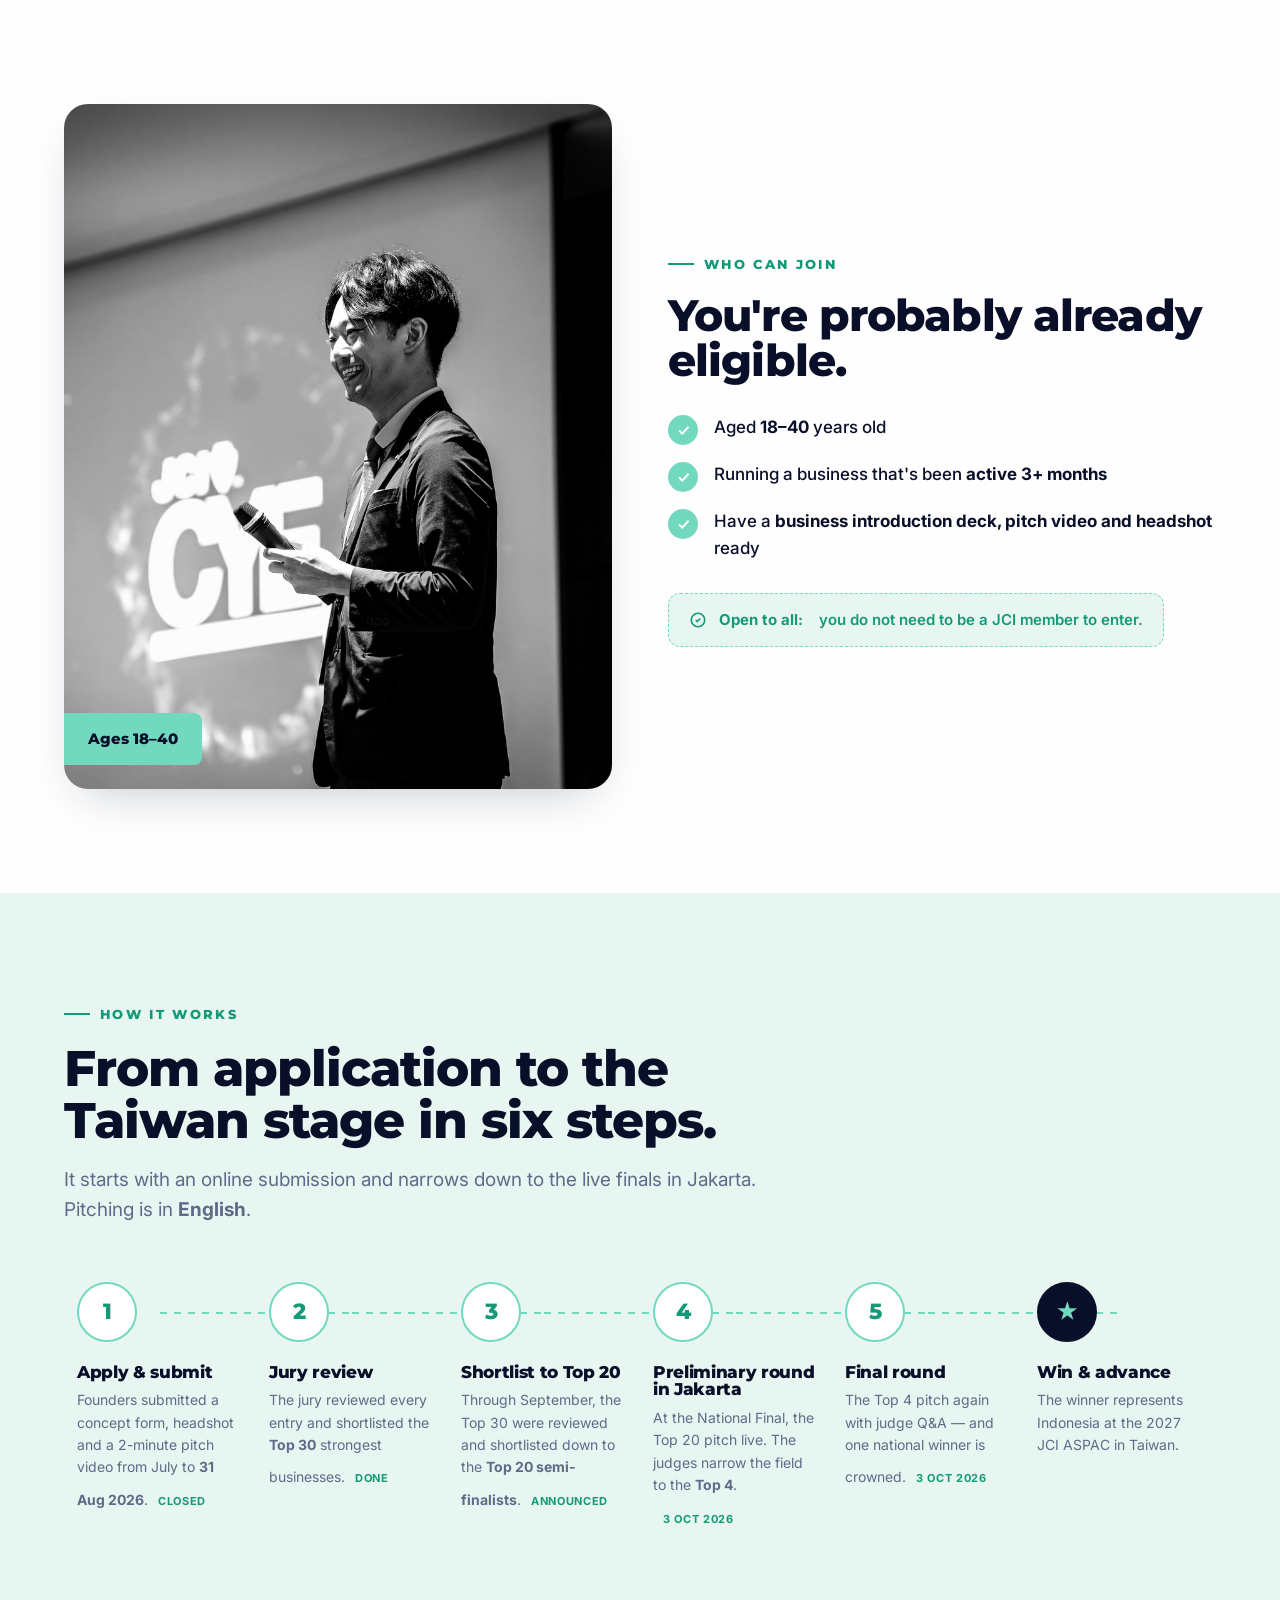
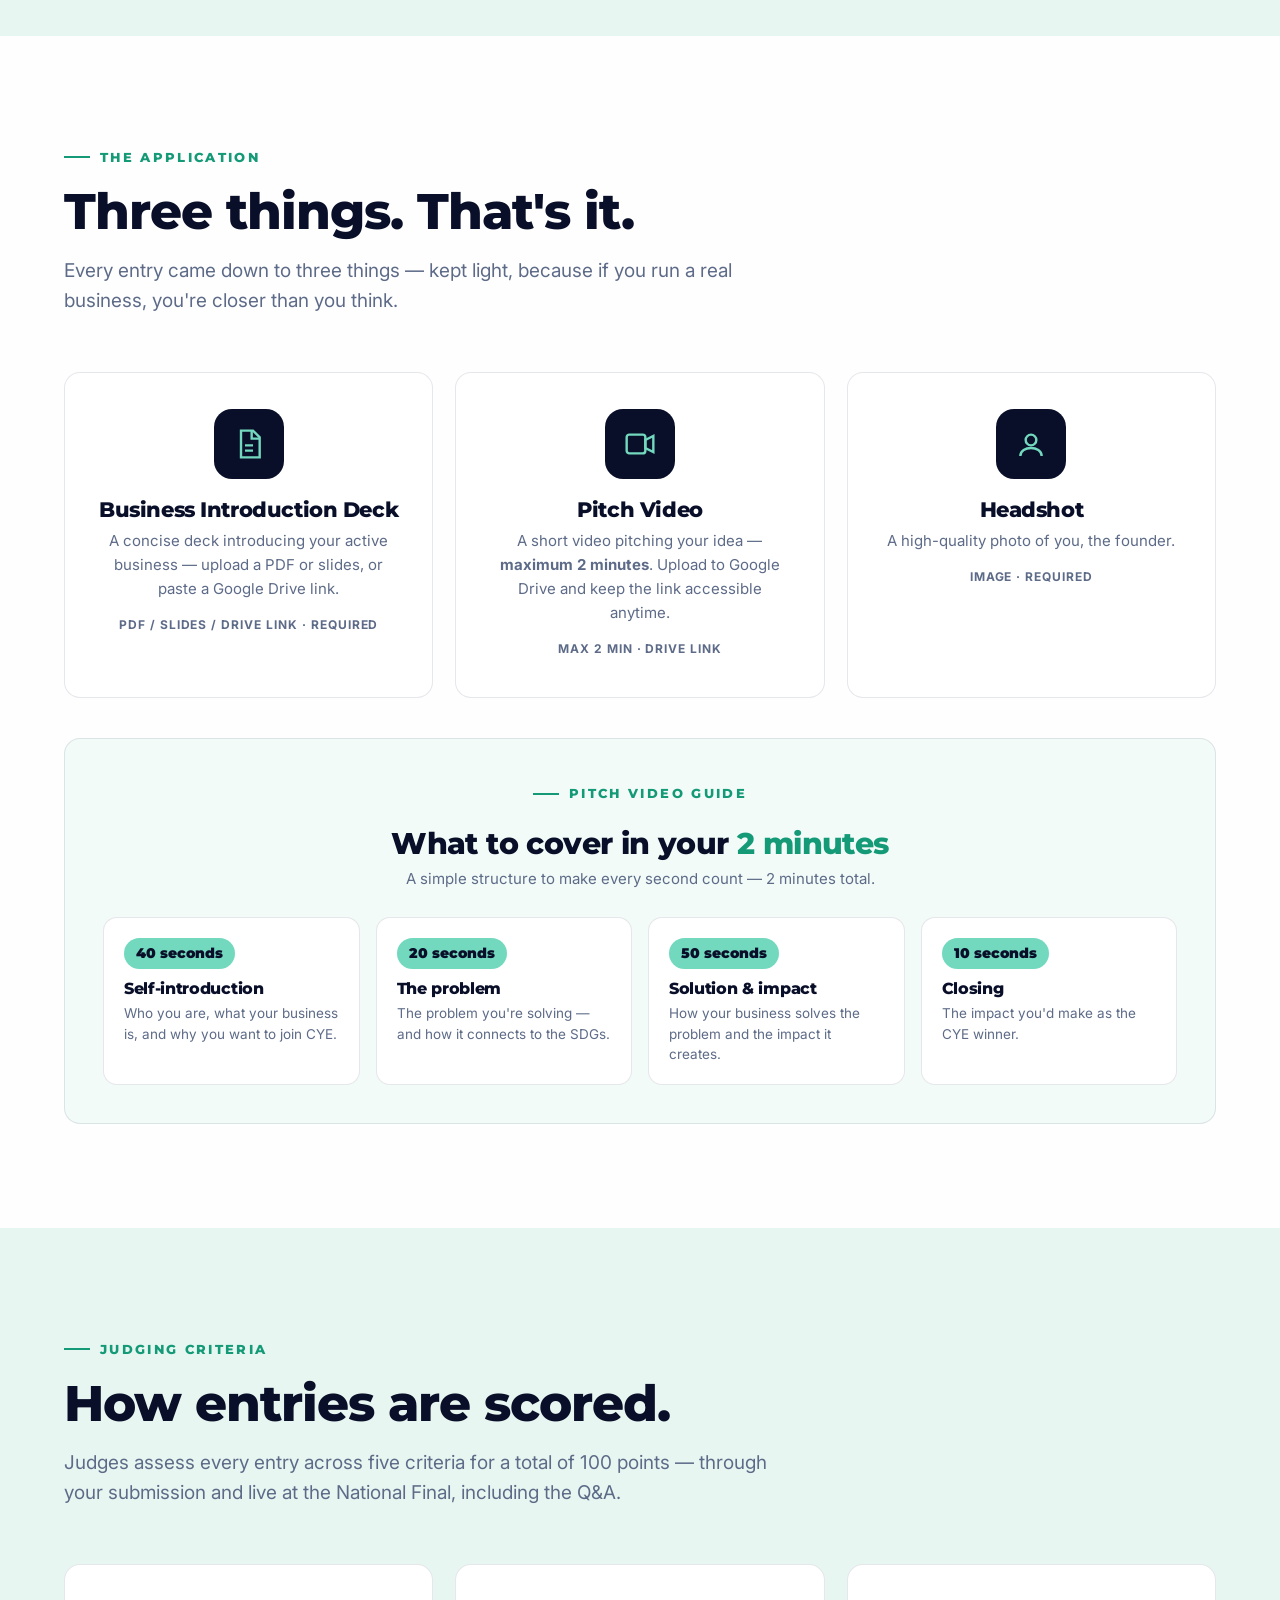
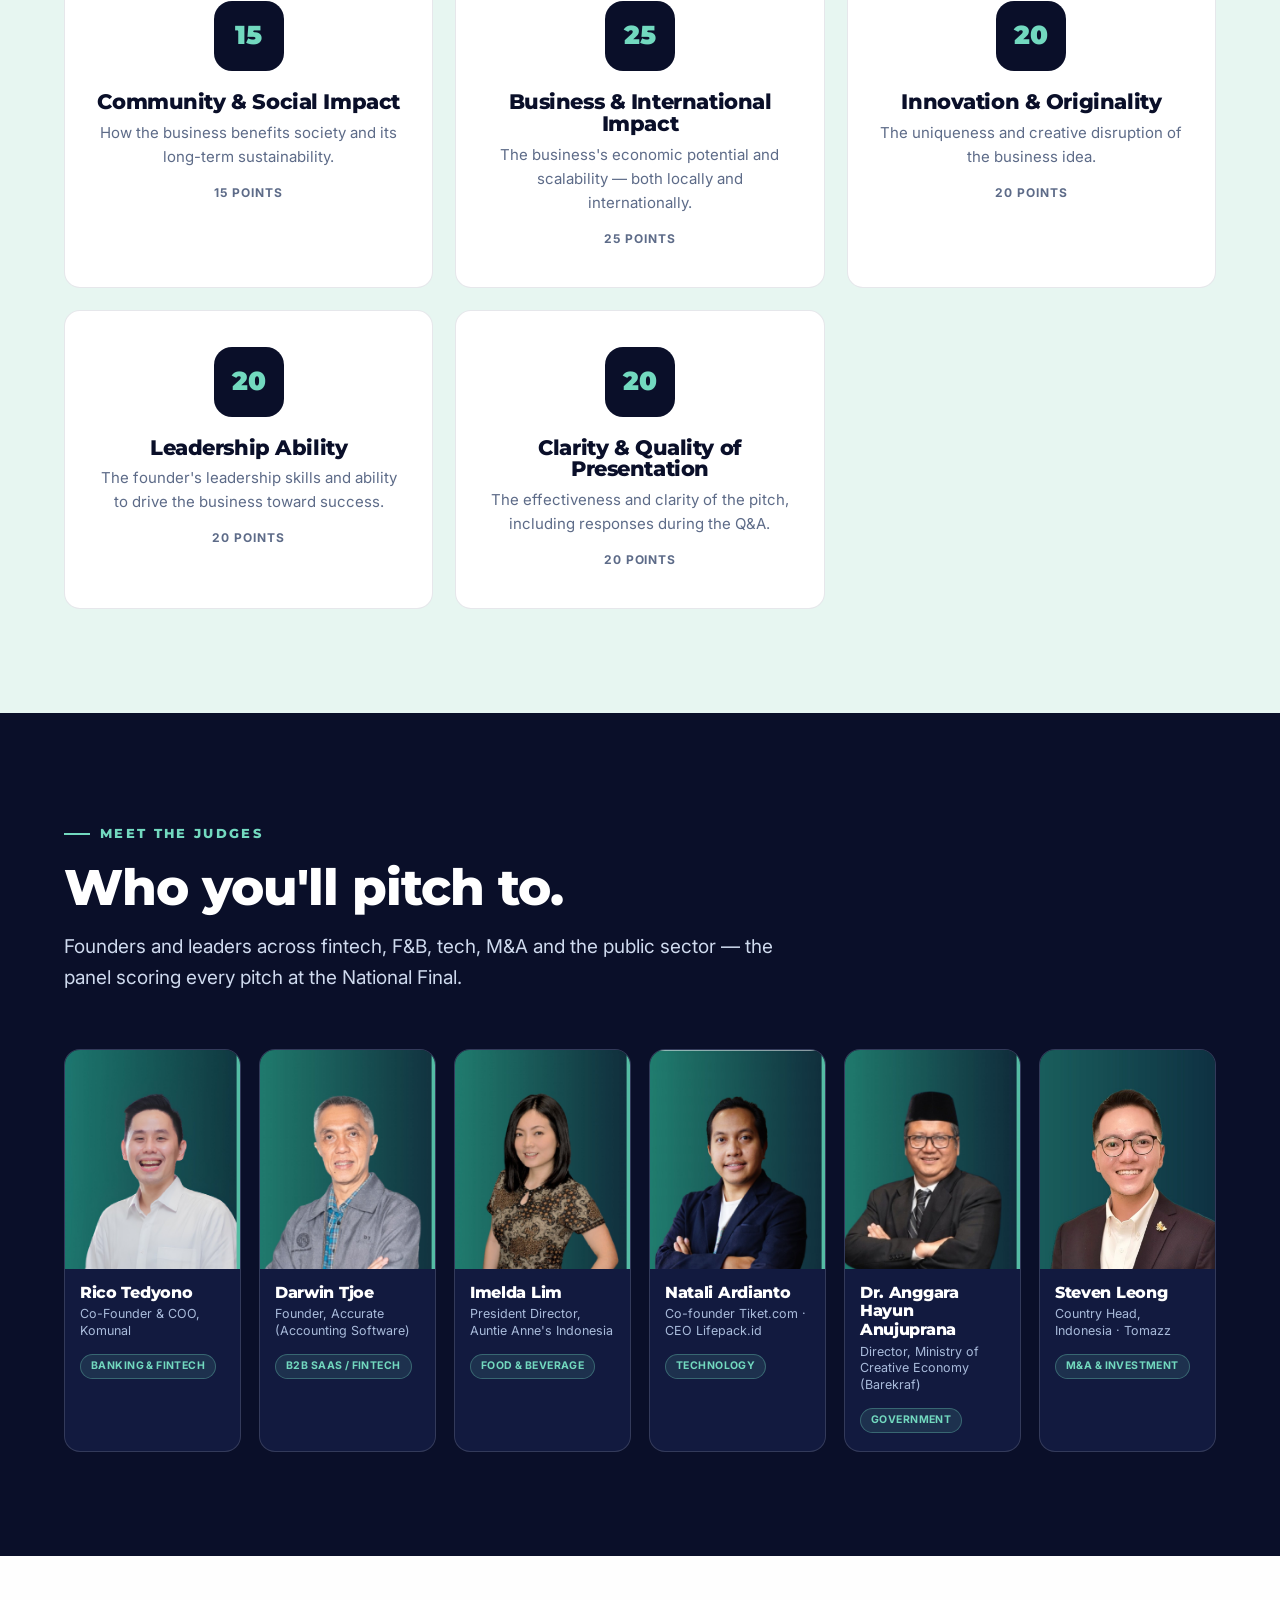
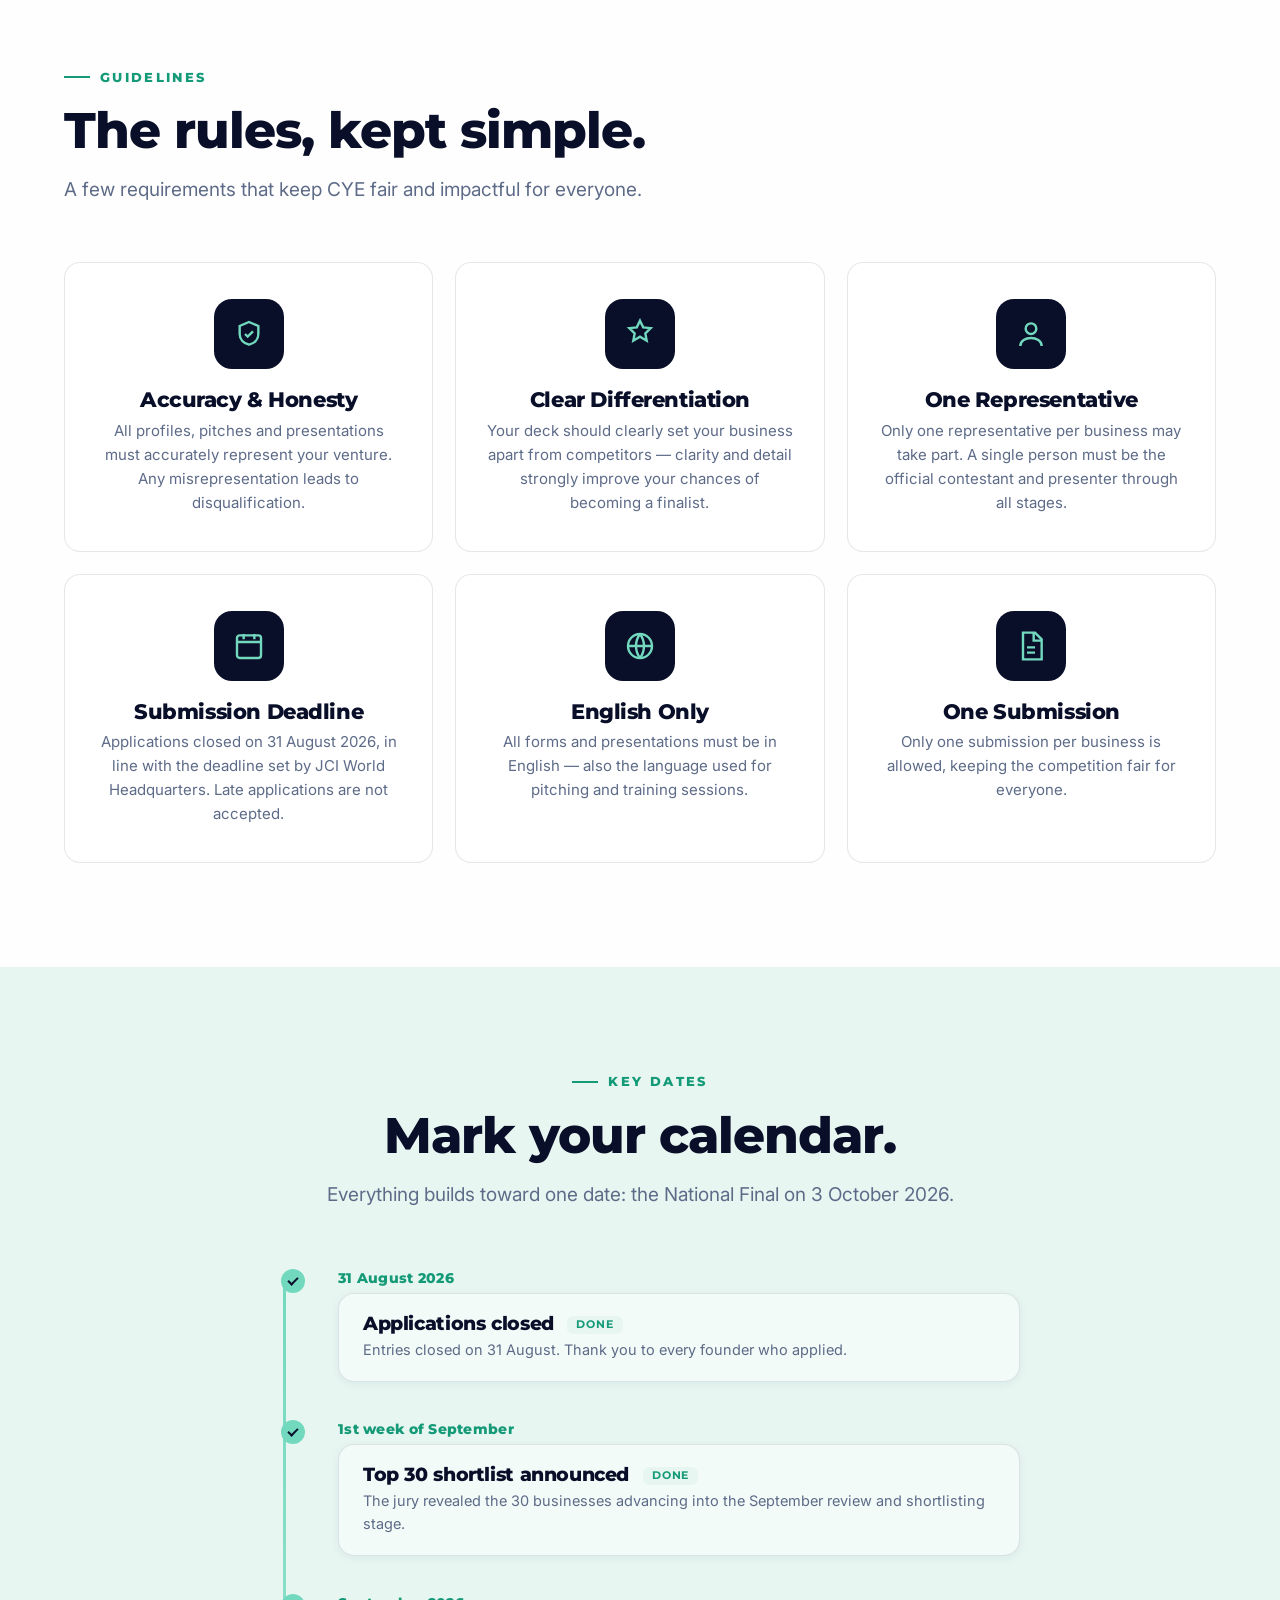
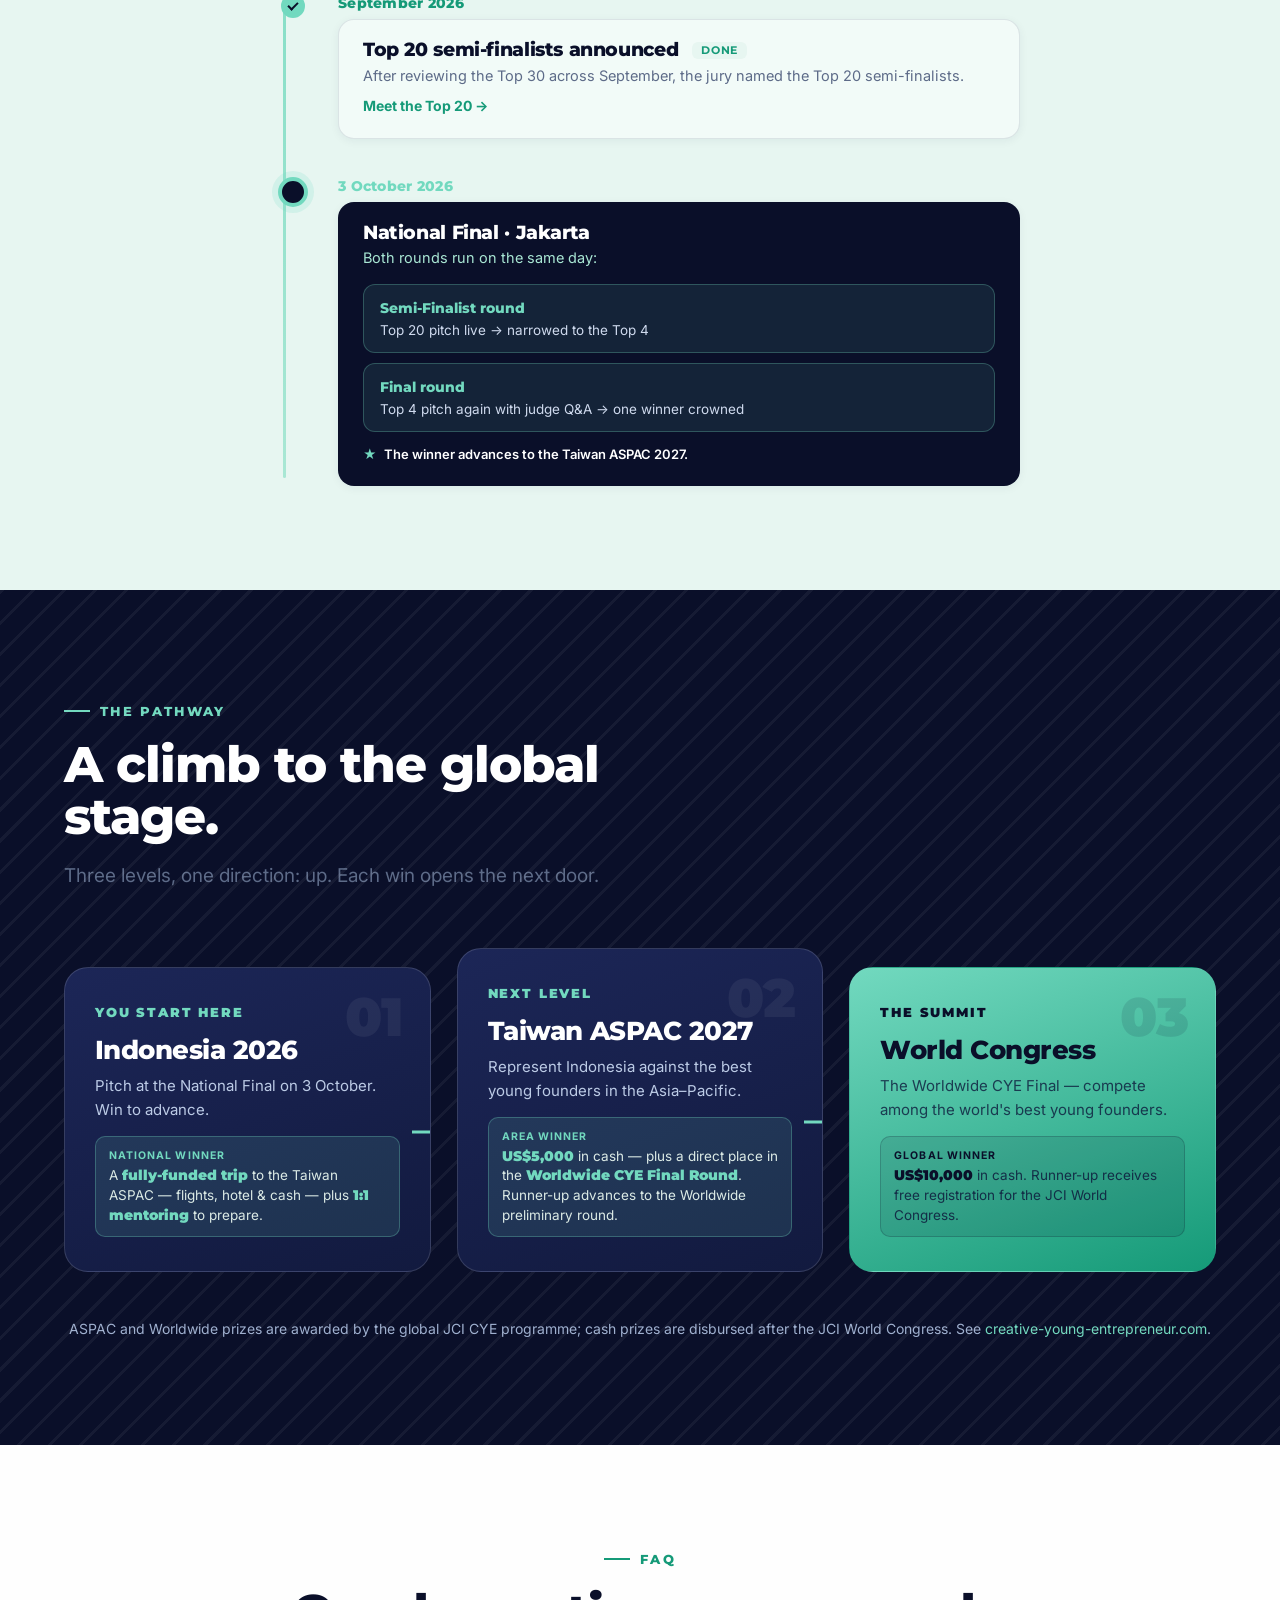
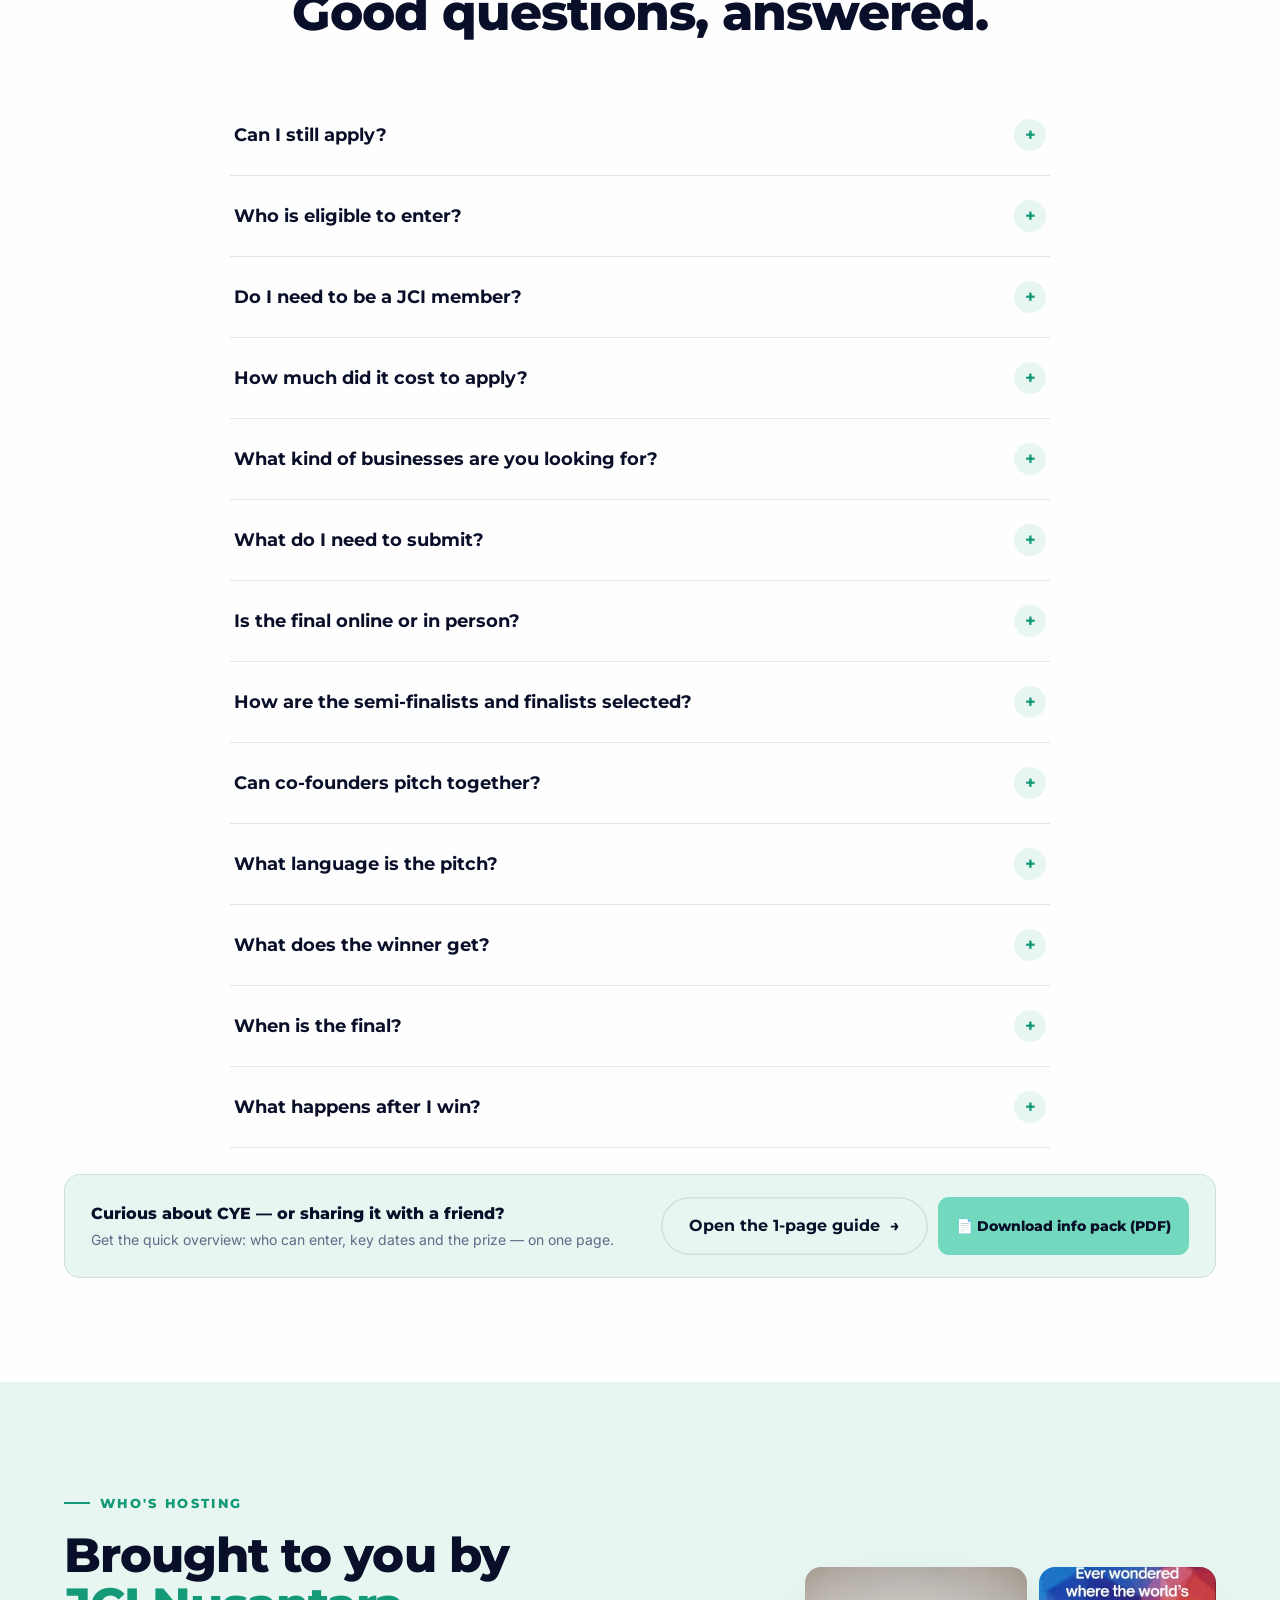
==== commit 2e874765: "Top 20: Jessica Diana Kartika moves to the last card, with her photo She replaces Saivya Chauhan (pi" ====
--- a/index.html
+++ b/index.html
@@ -181,80 +181,80 @@
         <div class="t20-info"><h3>Salsabilla Mazaya Ramadhani</h3><p>Layak Indonesia</p></div>
       </li>
       <li class="t20-card reveal d1">
-        <div class="t20-photo t20-ph" role="img" aria-label="Jessica Diana Kartika, Jackids Preschool &amp; Daycare"><span>JD</span></div>
-        <div class="t20-info"><h3>Jessica Diana Kartika</h3><p>Jackids Preschool &amp; Daycare</p></div>
-      </li>
-      <li class="t20-card reveal d2">
         <div class="t20-photo"><img src="assets/top20/fielien-kosasih.jpg" alt="Fielien Kosasih, Lajukarir by Zemangat" width="216" height="270" loading="lazy"></div>
         <div class="t20-info"><h3>Fielien Kosasih</h3><p>Lajukarir by Zemangat</p></div>
       </li>
-      <li class="t20-card reveal d3">
+      <li class="t20-card reveal d2">
         <div class="t20-photo"><img src="assets/top20/al-fath-nuur-rochman.jpg" alt="Al Fath Nuur Rochman, Elloco" width="216" height="270" loading="lazy"></div>
         <div class="t20-info"><h3>Al Fath Nuur Rochman</h3><p>Elloco</p></div>
       </li>
-      <li class="t20-card reveal d4">
+      <li class="t20-card reveal d3">
         <div class="t20-photo"><img src="assets/top20/sidhi-umbara.jpg" alt="Sidhi Umbara, RavPhene by Ravelware Technology" width="216" height="270" loading="lazy"></div>
         <div class="t20-info"><h3>Sidhi Umbara</h3><p>RavPhene by Ravelware Technology</p></div>
       </li>
-      <li class="t20-card reveal">
+      <li class="t20-card reveal d4">
         <div class="t20-photo"><img src="assets/top20/ramzi-putera-faisal.jpg" alt="Ramzi Putera Faisal, PT Aspiri Pilar Revolusi (Aspiro Bots)" width="216" height="270" loading="lazy"></div>
         <div class="t20-info"><h3>Ramzi Putera Faisal</h3><p>PT Aspiri Pilar Revolusi (Aspiro Bots)</p></div>
       </li>
-      <li class="t20-card reveal d1">
+      <li class="t20-card reveal">
         <div class="t20-photo"><img src="assets/top20/felicia-magdalena-limantoro.jpg" alt="Felicia Magdalena Limantoro, East and West Group" width="216" height="270" loading="lazy"></div>
         <div class="t20-info"><h3>Felicia Magdalena Limantoro</h3><p>East and West Group</p></div>
       </li>
-      <li class="t20-card reveal d2">
+      <li class="t20-card reveal d1">
         <div class="t20-photo"><img src="assets/top20/nadia-nathania.jpg" alt="Nadia Nathania, Sekolah Badminton Indonesia" width="216" height="270" loading="lazy"></div>
         <div class="t20-info"><h3>Nadia Nathania</h3><p>Sekolah Badminton Indonesia</p></div>
       </li>
-      <li class="t20-card reveal d3">
+      <li class="t20-card reveal d2">
         <div class="t20-photo"><img src="assets/top20/victor-osman.jpg" alt="Victor Osman, Dreamaxtion" width="216" height="270" loading="lazy"></div>
         <div class="t20-info"><h3>Victor Osman</h3><p>Dreamaxtion</p></div>
       </li>
-      <li class="t20-card reveal d4">
+      <li class="t20-card reveal d3">
         <div class="t20-photo"><img src="assets/top20/gilbert-xervaxius-naphan.jpg" alt="Gilbert Xervaxius Naphan, Sibelajar" width="216" height="270" loading="lazy"></div>
         <div class="t20-info"><h3>Gilbert Xervaxius Naphan</h3><p>Sibelajar</p></div>
       </li>
-      <li class="t20-card reveal">
+      <li class="t20-card reveal d4">
         <div class="t20-photo"><img src="assets/top20/alpvy-ramadhan.jpg" alt="Alpvy Ramadhan, PT Nava Cipta Lestari (Navtari)" width="216" height="270" loading="lazy"></div>
         <div class="t20-info"><h3>Alpvy Ramadhan</h3><p>PT Nava Cipta Lestari (Navtari)</p></div>
       </li>
-      <li class="t20-card reveal d1">
+      <li class="t20-card reveal">
         <div class="t20-photo"><img src="assets/top20/arvega-andika-putra.jpg" alt="Arvega Andika Putra, Gotani" width="216" height="270" loading="lazy"></div>
         <div class="t20-info"><h3>Arvega Andika Putra</h3><p>Gotani</p></div>
       </li>
-      <li class="t20-card reveal d2">
+      <li class="t20-card reveal d1">
         <div class="t20-photo"><img src="assets/top20/anastasia-laura-widjaja.jpg" alt="Anastasia Laura Widjaja, Ashamaya Belitung" width="216" height="270" loading="lazy"></div>
         <div class="t20-info"><h3>Anastasia Laura Widjaja</h3><p>Ashamaya Belitung</p></div>
       </li>
-      <li class="t20-card reveal d3">
+      <li class="t20-card reveal d2">
         <div class="t20-photo"><img src="assets/top20/redha-bhawika-putra.jpg" alt="Redha Bhawika Putra, Arka Data" width="216" height="270" loading="lazy"></div>
         <div class="t20-info"><h3>Redha Bhawika Putra</h3><p>Arka Data</p></div>
       </li>
-      <li class="t20-card reveal d4">
+      <li class="t20-card reveal d3">
         <div class="t20-photo"><img src="assets/top20/joshua-william.jpg" alt="Joshua William, Seanusa Indonesia" width="216" height="270" loading="lazy"></div>
         <div class="t20-info"><h3>Joshua William</h3><p>Seanusa Indonesia</p></div>
       </li>
-      <li class="t20-card reveal">
+      <li class="t20-card reveal d4">
         <div class="t20-photo"><img src="assets/top20/clarabelle-laura-suhandinata.jpg" alt="Clarabelle Laura Suhandinata, Suryanesia" width="216" height="270" loading="lazy"></div>
         <div class="t20-info"><h3>Clarabelle Laura Suhandinata</h3><p>Suryanesia</p></div>
       </li>
-      <li class="t20-card reveal d1">
+      <li class="t20-card reveal">
         <div class="t20-photo"><img src="assets/top20/fahrizal-maulana.jpg" alt="Fahrizal Maulana, Galeri Maju Furniture" width="216" height="270" loading="lazy"></div>
         <div class="t20-info"><h3>Fahrizal Maulana</h3><p>Galeri Maju Furniture</p></div>
       </li>
-      <li class="t20-card reveal d2">
+      <li class="t20-card reveal d1">
         <div class="t20-photo"><img src="assets/top20/ilham-pinastiko.jpg" alt="Ilham Pinastiko, Pala Nusantara" width="216" height="270" loading="lazy"></div>
         <div class="t20-info"><h3>Ilham Pinastiko</h3><p>Pala Nusantara</p></div>
       </li>
-      <li class="t20-card reveal d3">
+      <li class="t20-card reveal d2">
         <div class="t20-photo"><img src="assets/top20/yessi-calissa.jpg" alt="Yessi Calissa, Peyek Nyai" width="216" height="270" loading="lazy"></div>
         <div class="t20-info"><h3>Yessi Calissa</h3><p>Peyek Nyai</p></div>
       </li>
-      <li class="t20-card reveal d4">
+      <li class="t20-card reveal d3">
         <div class="t20-photo"><img src="assets/top20/bobby-yulandika-putra.jpg" alt="Bobby Yulandika Putra, Prospero" width="216" height="270" loading="lazy"></div>
         <div class="t20-info"><h3>Bobby Yulandika Putra</h3><p>Prospero</p></div>
+      </li>
+      <li class="t20-card reveal d4">
+        <div class="t20-photo"><img src="assets/top20/jessica-diana-kartika.jpg" alt="Jessica Diana Kartika, Jackids Preschool &amp; Daycare" width="216" height="270" loading="lazy"></div>
+        <div class="t20-info"><h3>Jessica Diana Kartika</h3><p>Jackids Preschool &amp; Daycare</p></div>
       </li>
     </ul>
   </div>
--- a/styles.css
+++ b/styles.css
@@ -451,8 +451,6 @@
 .t20-card:hover{transform:translateY(-5px);box-shadow:var(--shadow)}
 .t20-photo{aspect-ratio:4/5;overflow:hidden;background:#0a3843}
 .t20-photo img{width:100%;height:100%;object-fit:cover;object-position:top center}
-.t20-ph{display:flex;align-items:center;justify-content:center;background:radial-gradient(120% 90% at 50% 30%,#14606a 0%,#0a3843 60%,#082c36 100%)}
-.t20-ph span{font-family:'Montserrat',sans-serif;font-weight:900;font-size:clamp(34px,4vw,52px);letter-spacing:.02em;color:var(--teal-light);opacity:.9}
 .t20-info{padding:13px 14px 16px}
 .t20-info h3{font-size:15px;line-height:1.25;letter-spacing:-.01em;color:var(--navy);margin-bottom:5px}
 .t20-info p{font-size:11px;font-weight:700;letter-spacing:.06em;text-transform:uppercase;color:var(--teal-deep);line-height:1.4}
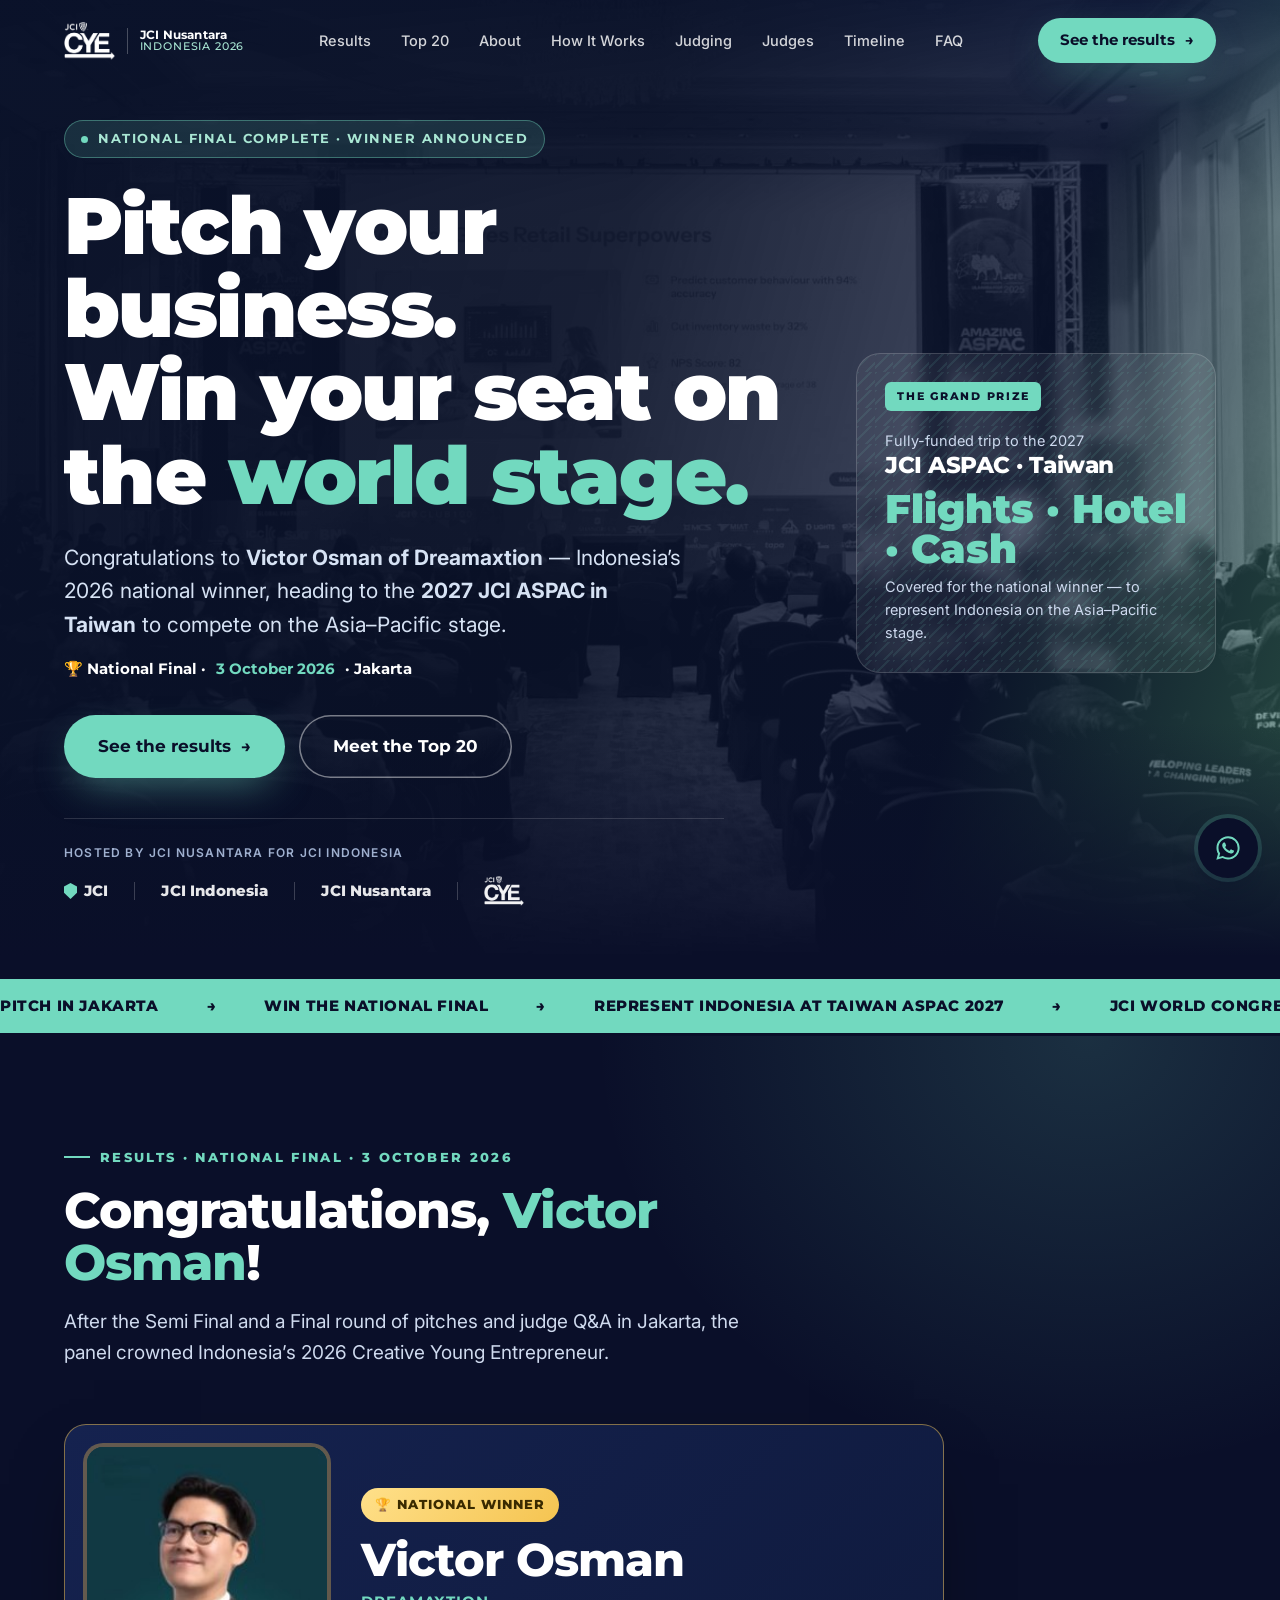
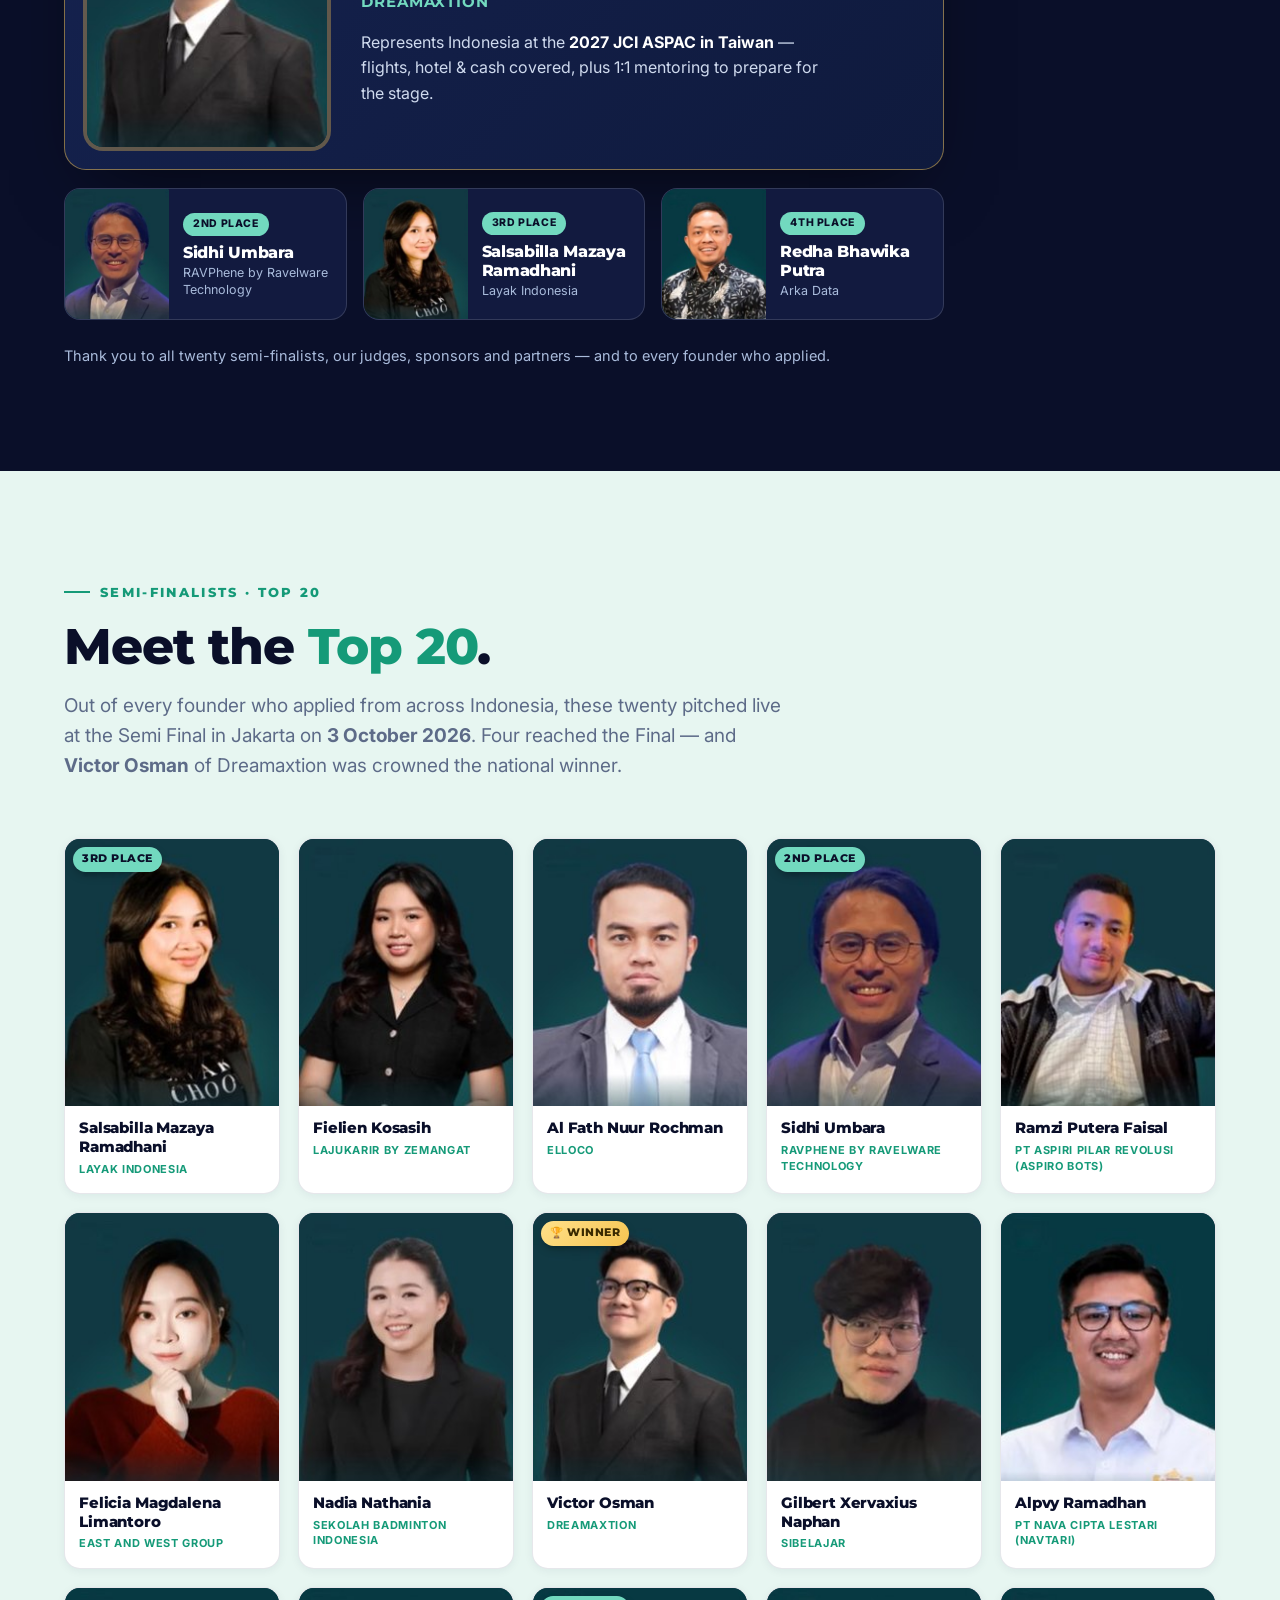
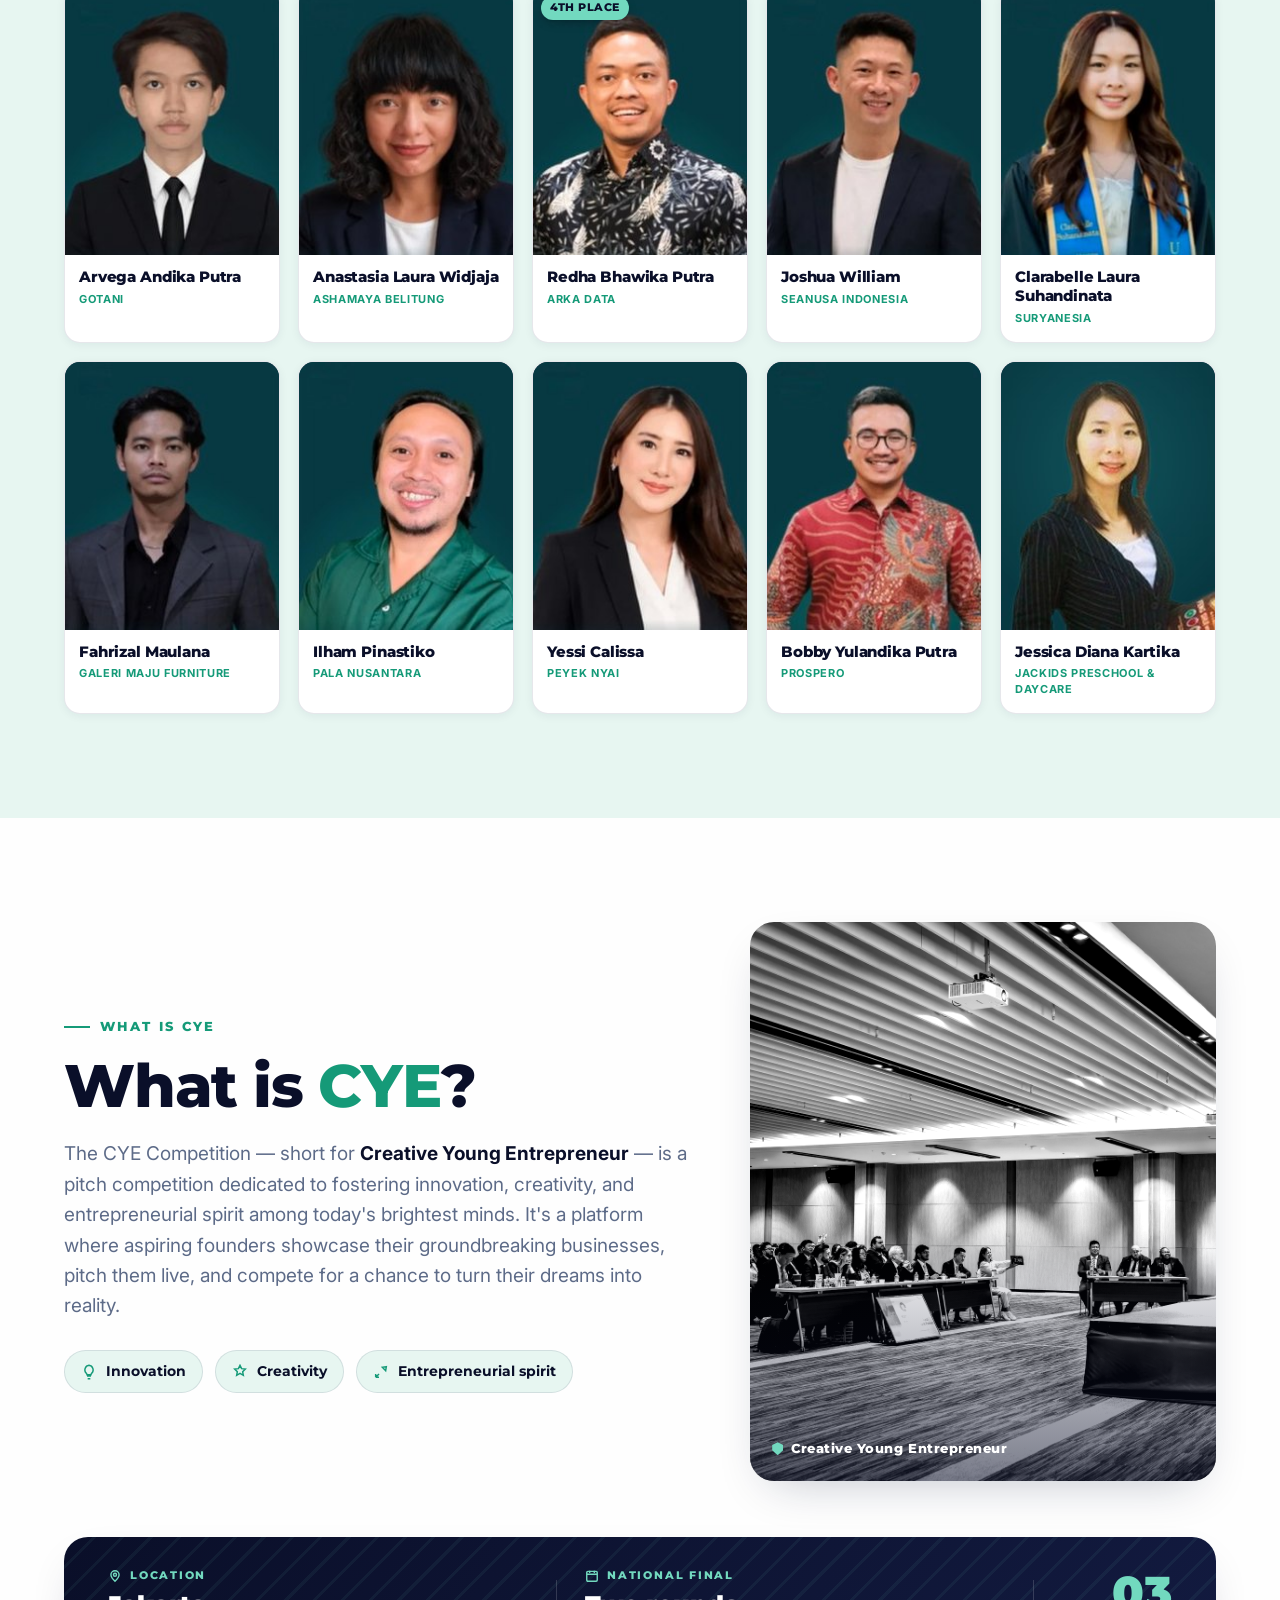
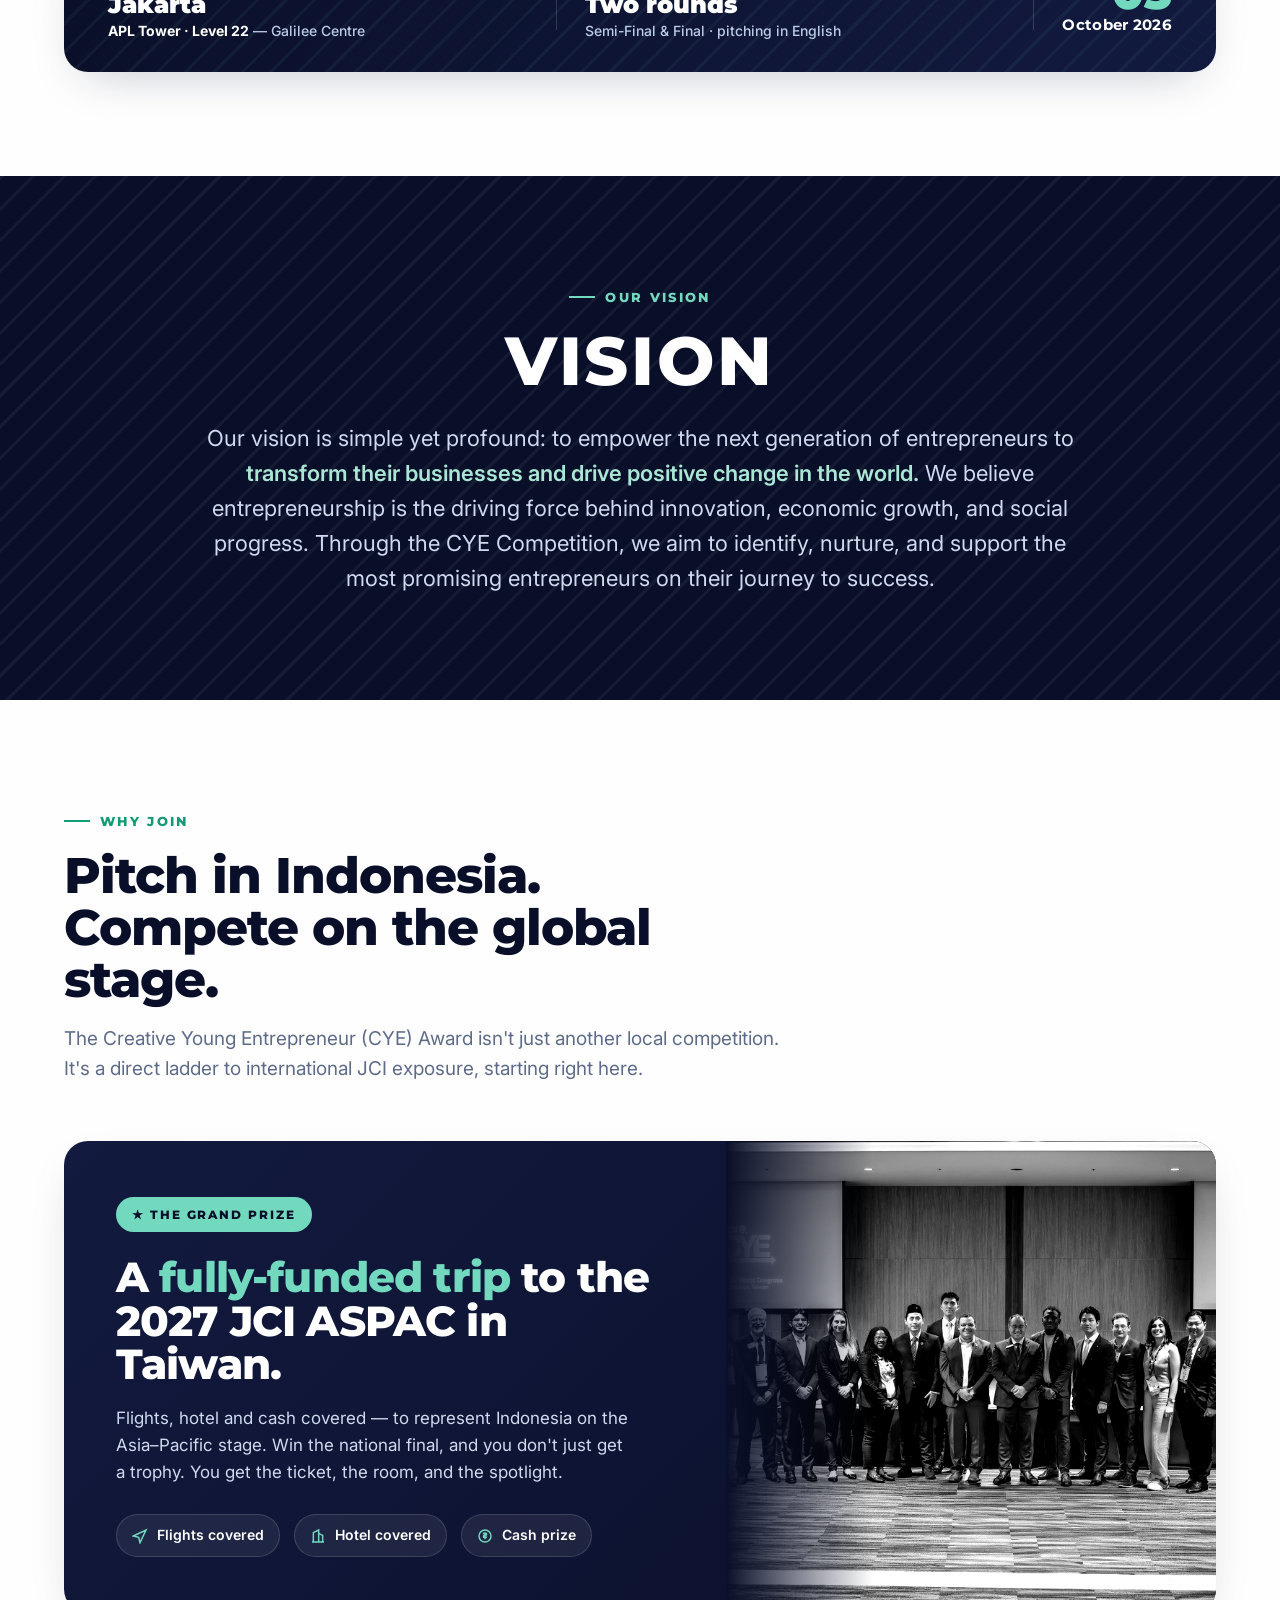
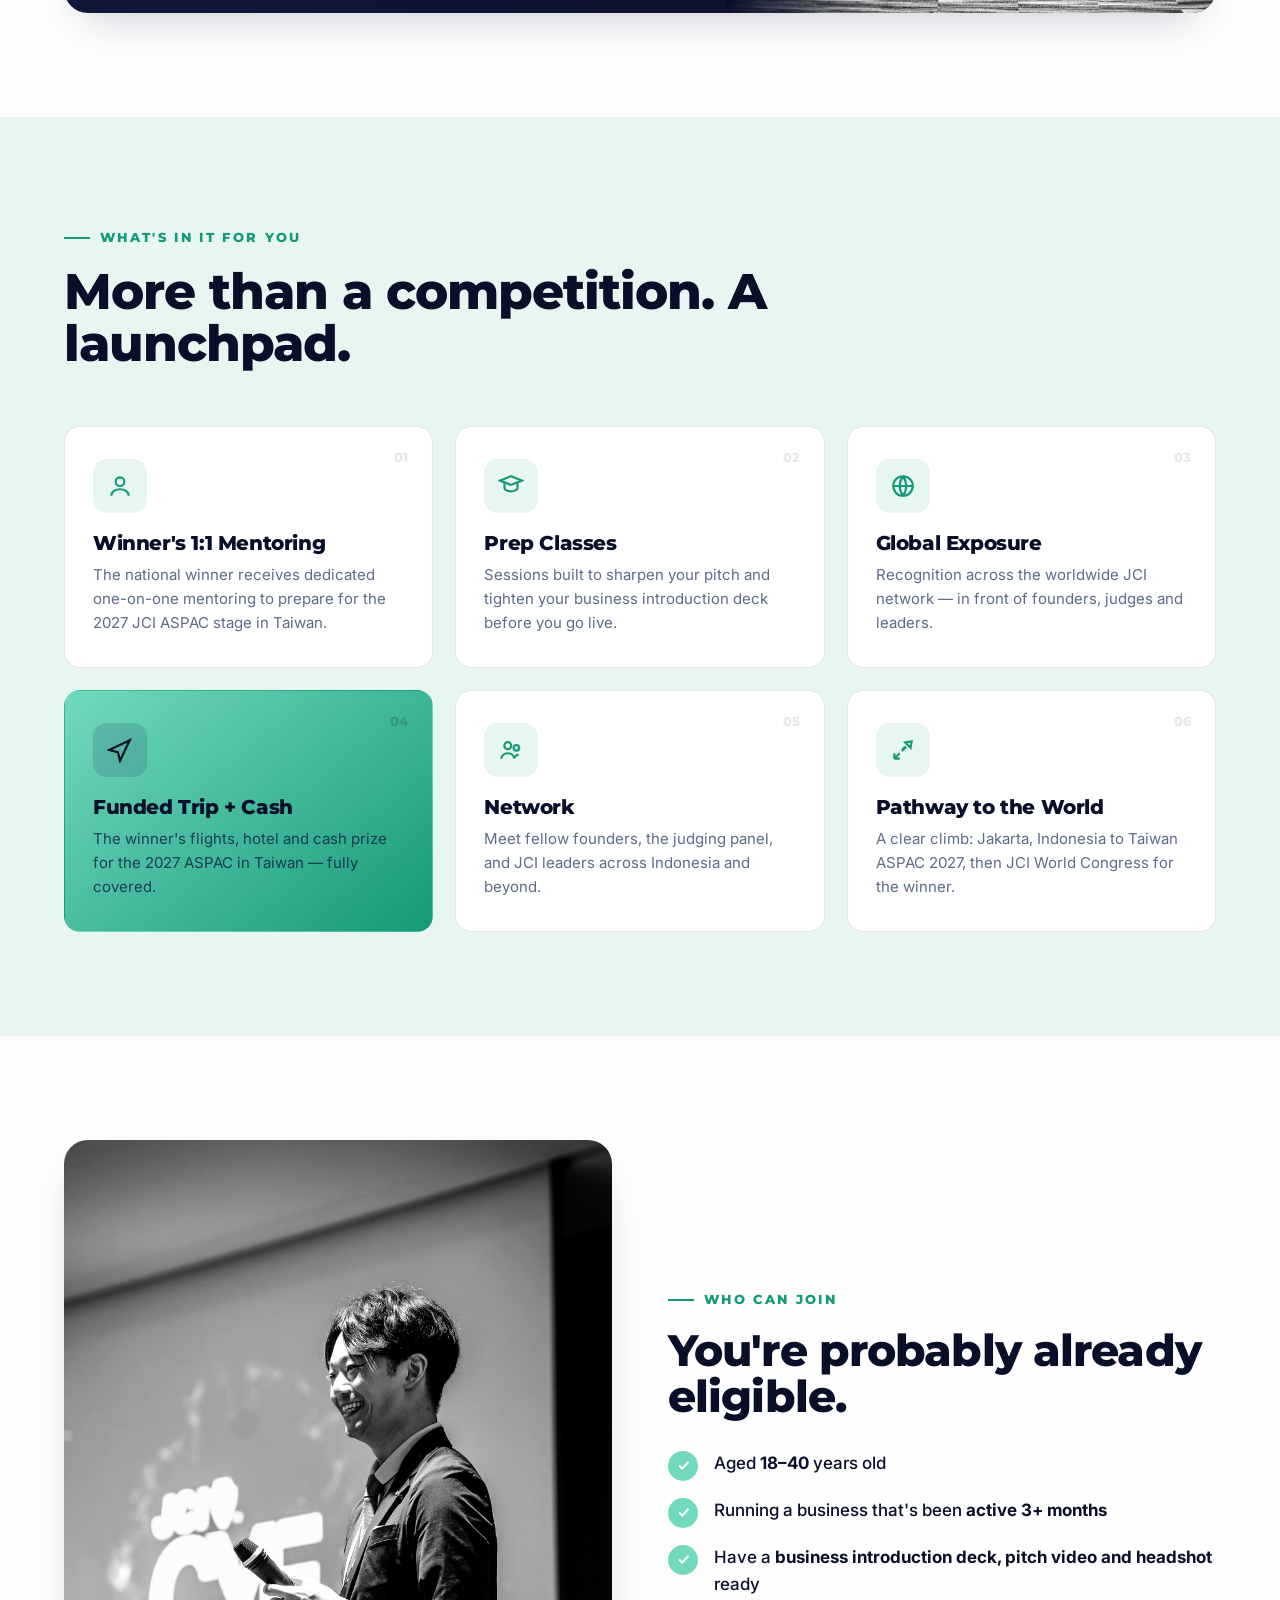
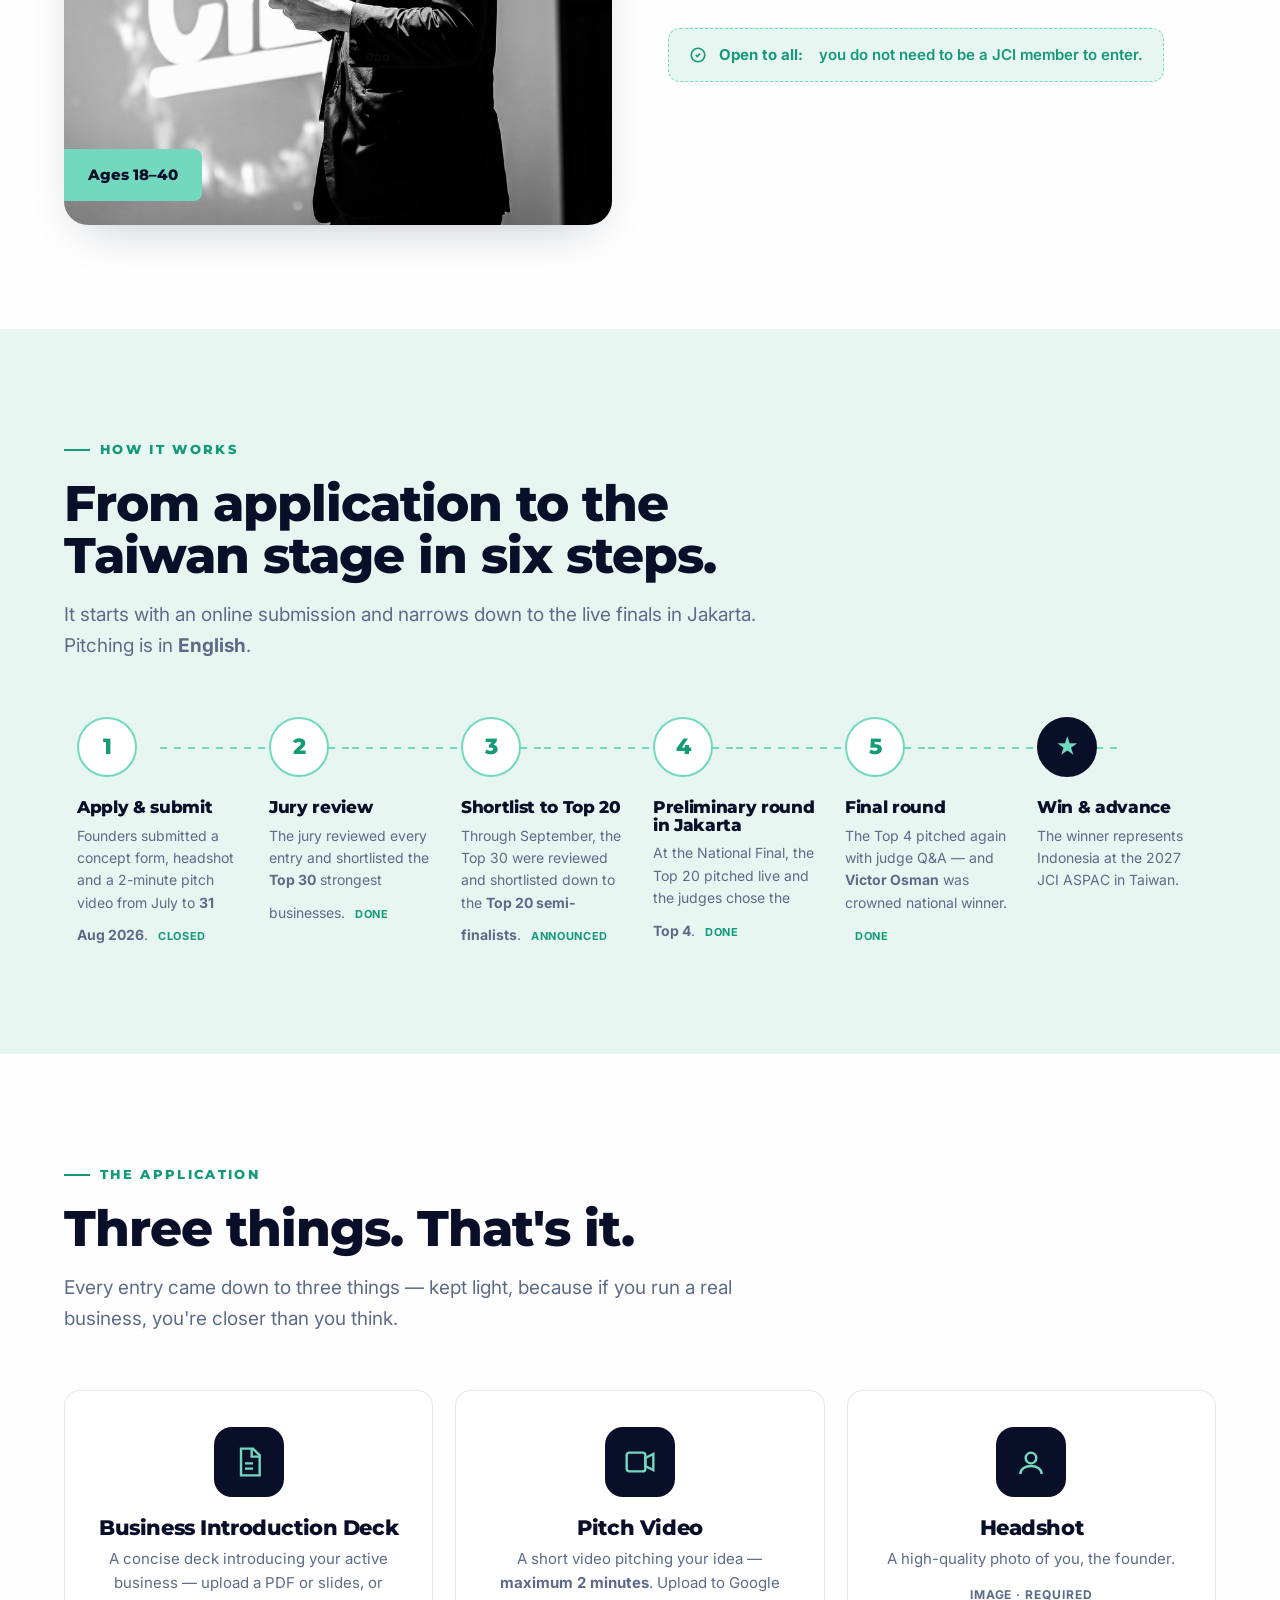
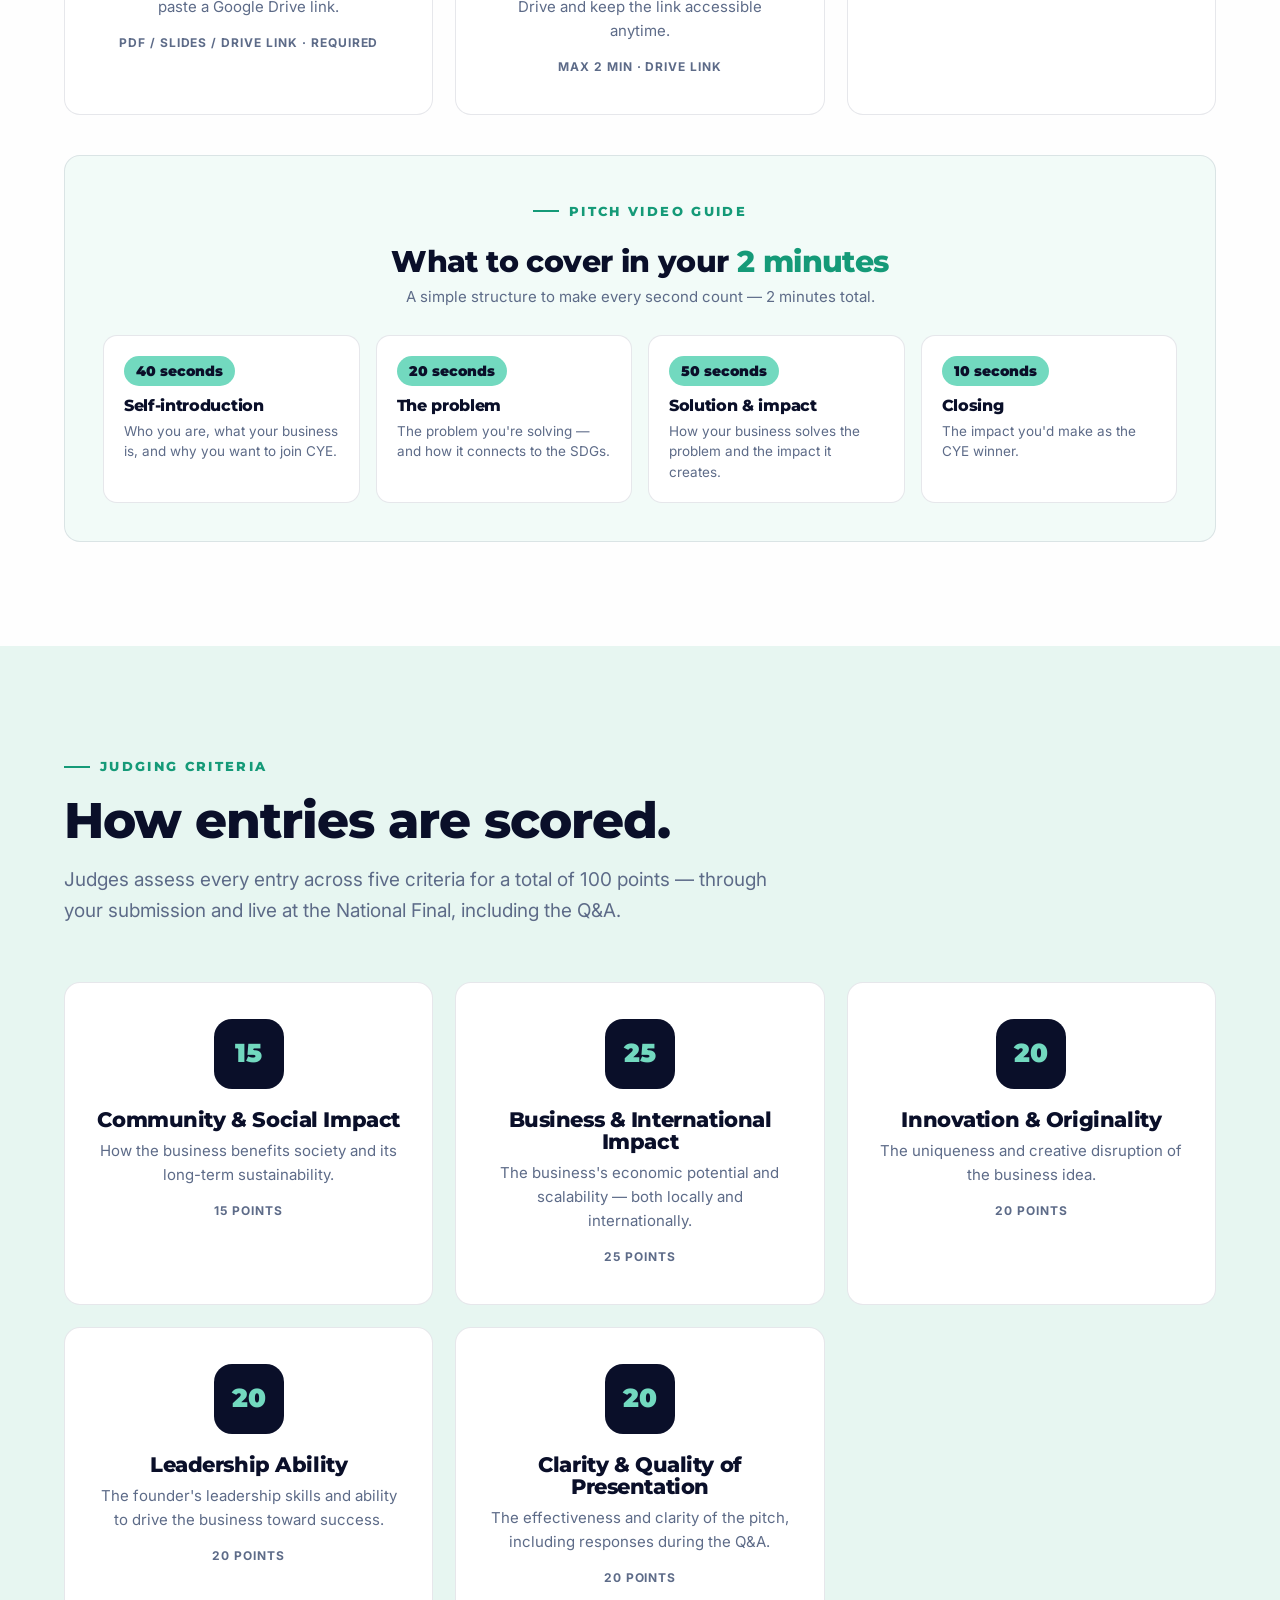
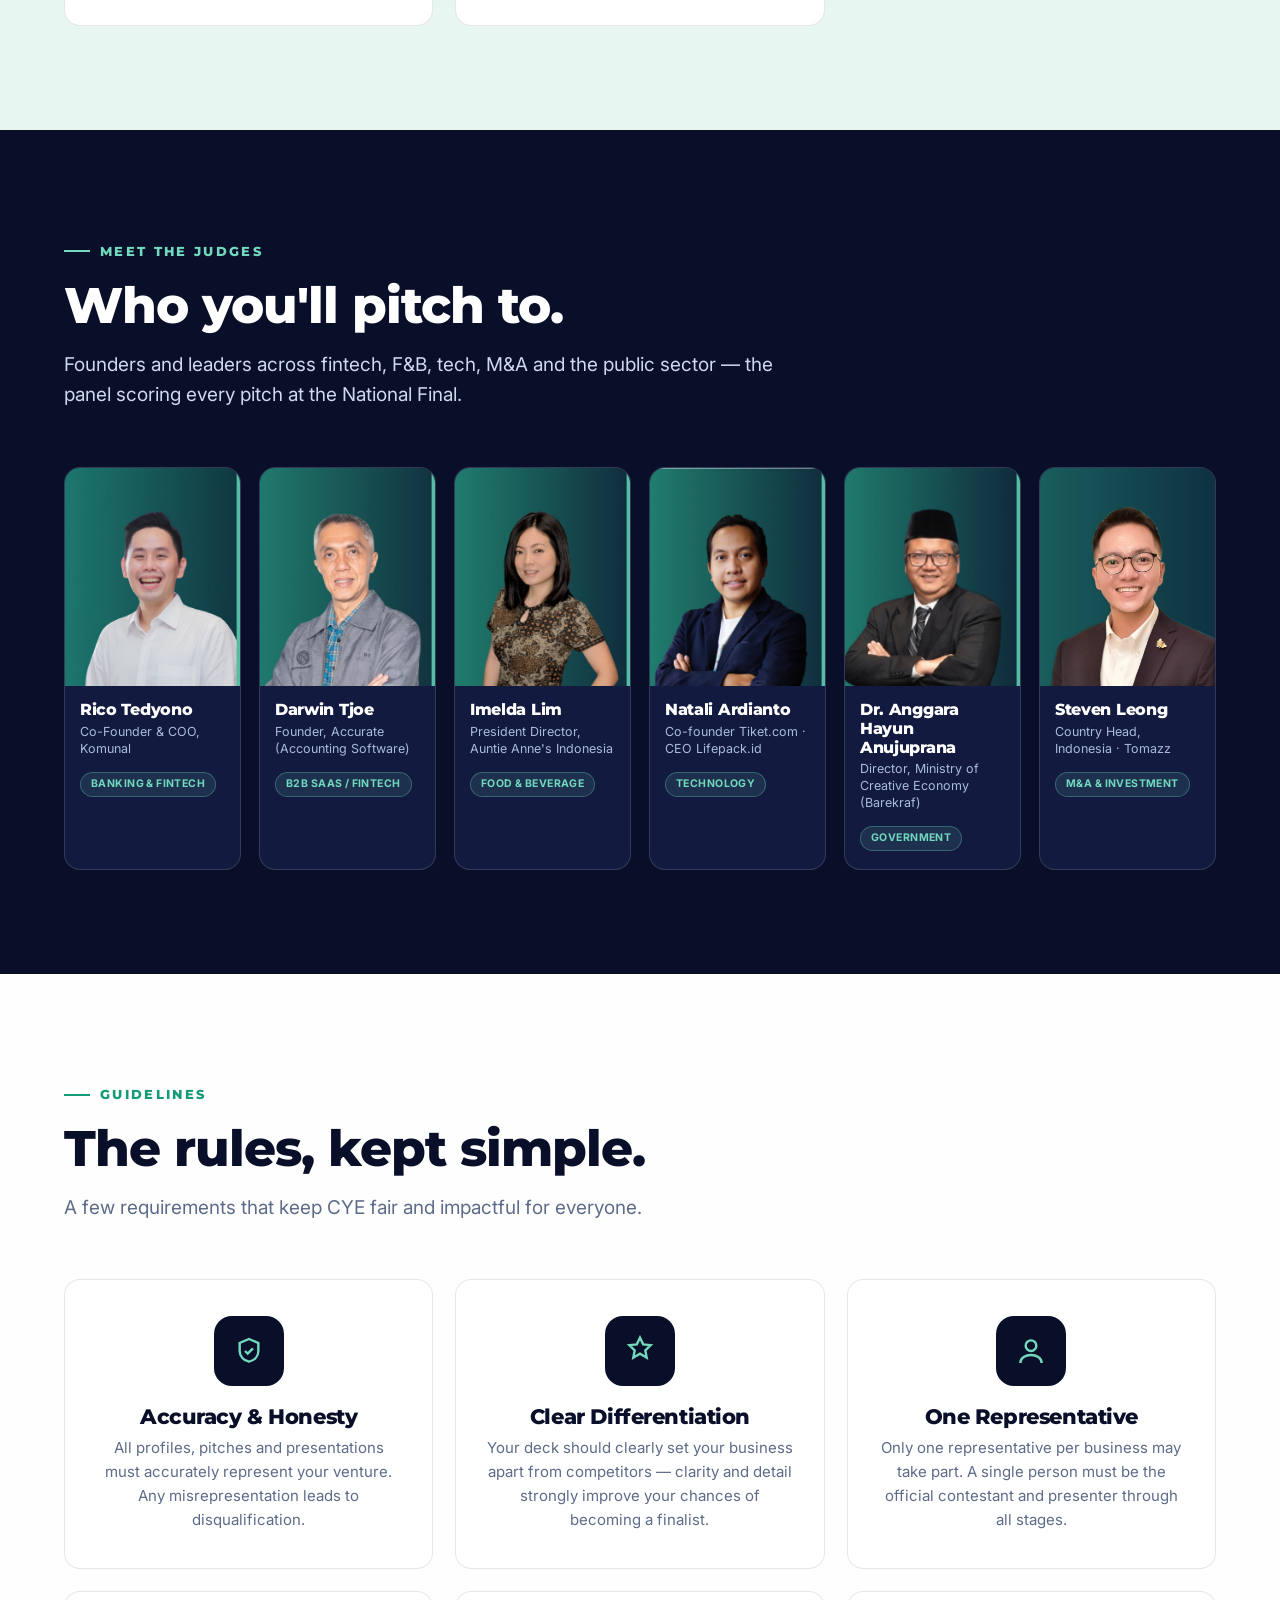
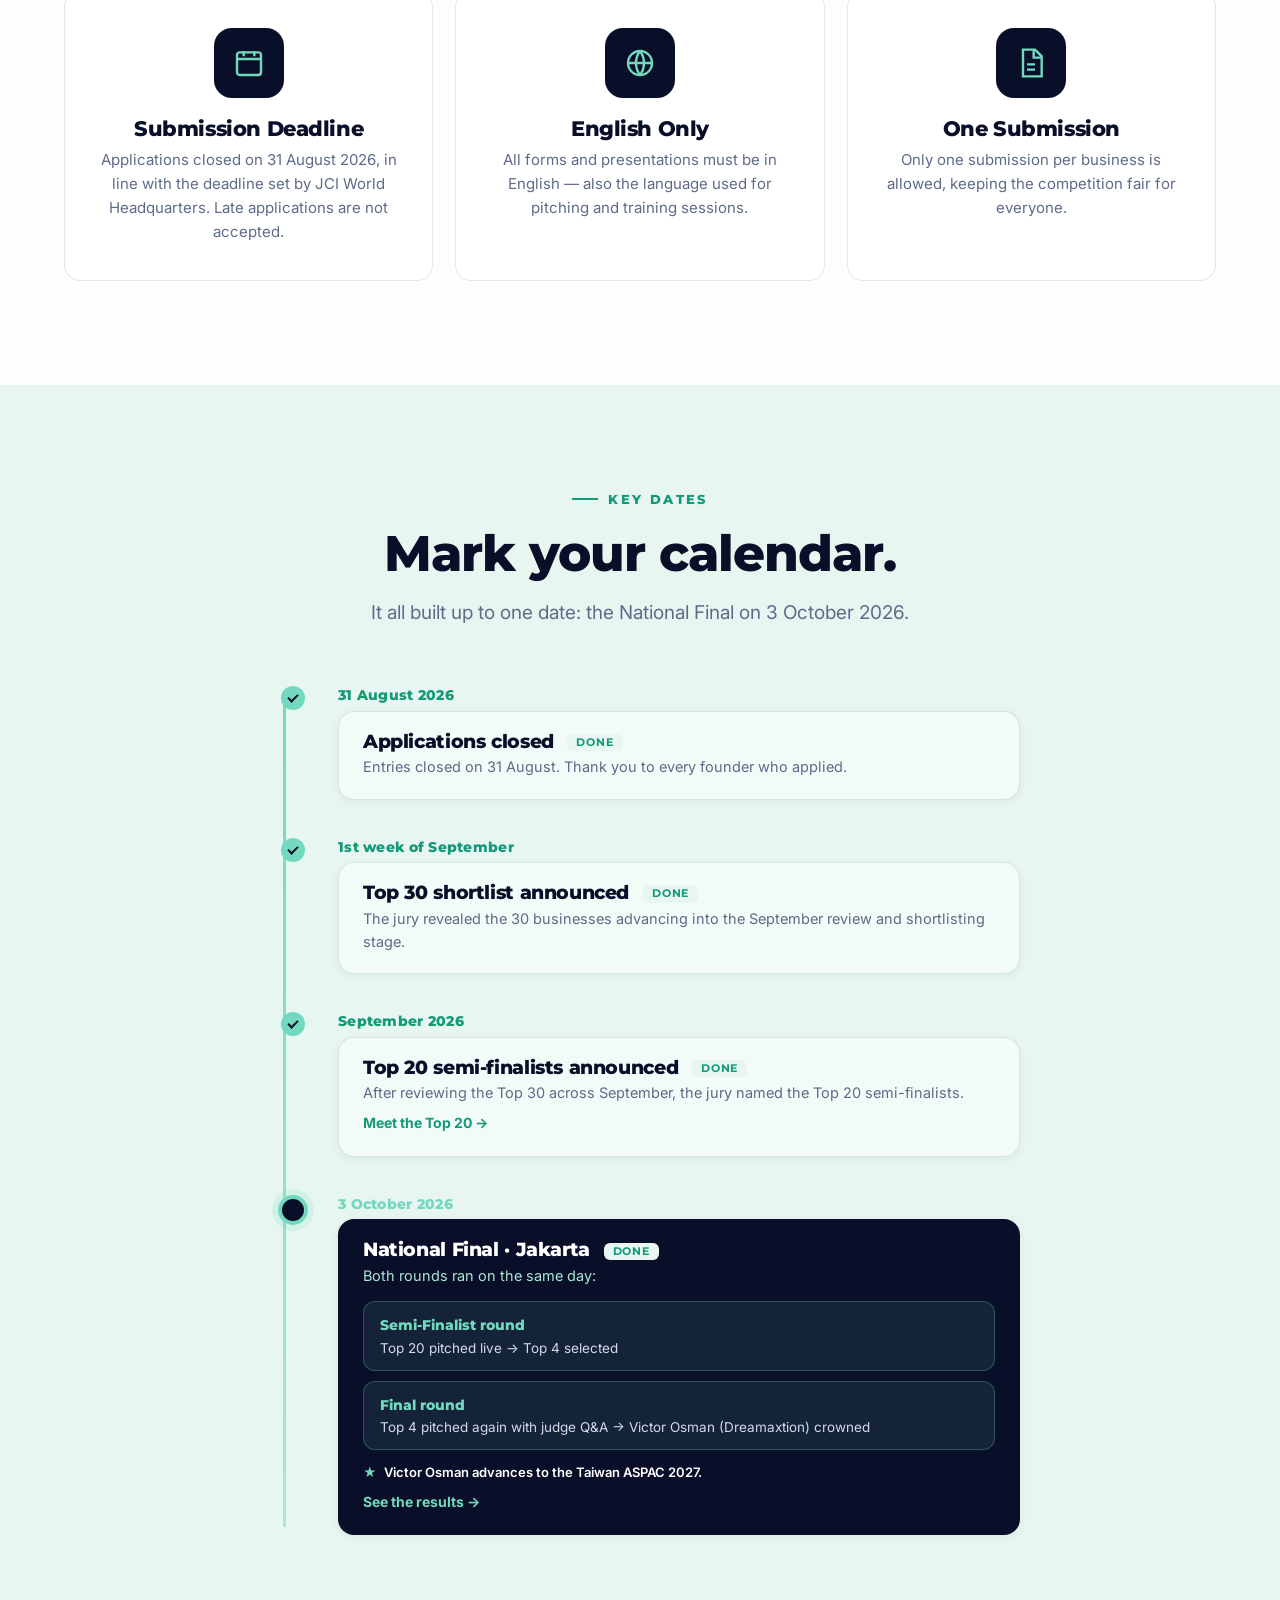
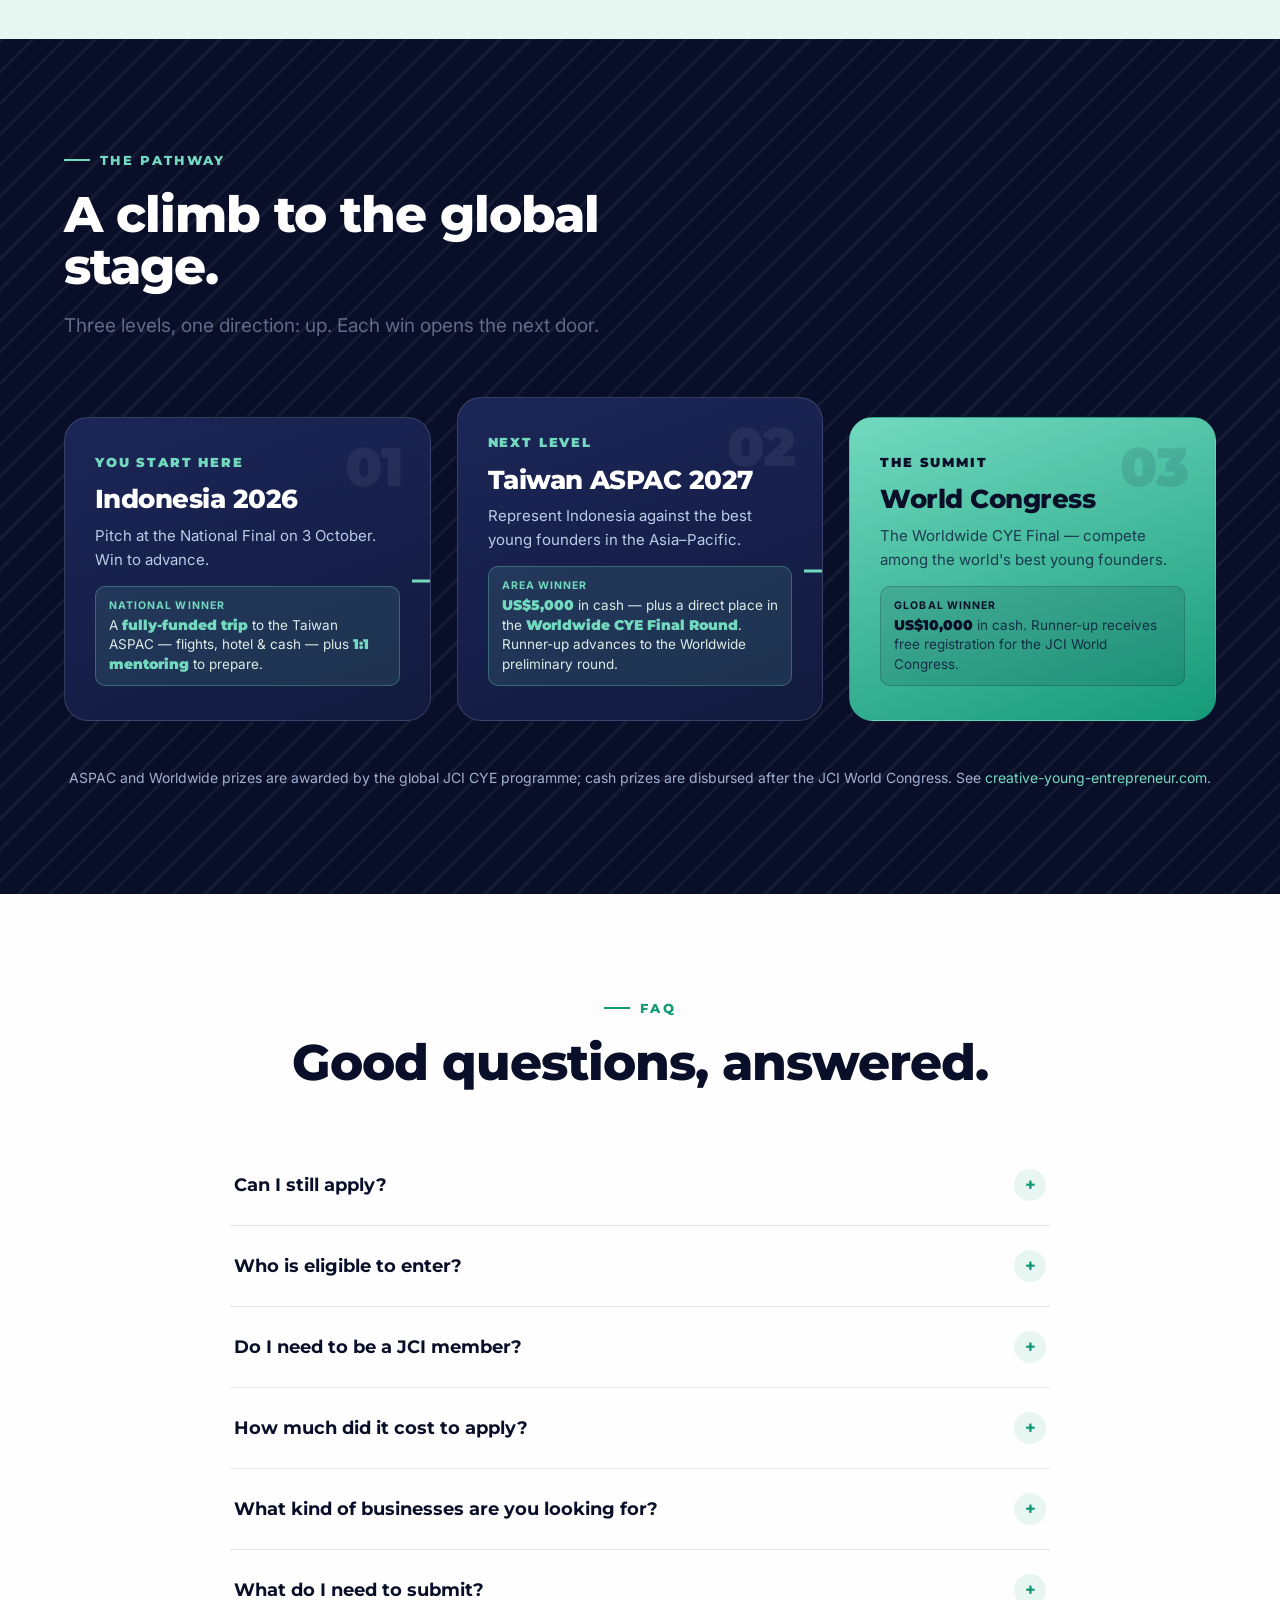
==== commit a2ed7707: "Homepage: National Final results — Victor Osman (Dreamaxtion) wins CYE Indonesia 2026 - New Results " ====
--- a/index.html
+++ b/index.html
@@ -5,9 +5,9 @@
 <meta name="viewport" content="width=device-width, initial-scale=1.0">
 <meta name="google-site-verification" content="6ikA-2kSLJPVUWRaTsjamy4ANyLqS0jI9Z267EyqRf8">
 <title>Creative Young Entrepreneur Award (CYE) — Indonesia 2026</title>
-<meta name="description" content="Pitch in Indonesia, compete on the global stage. The national winner gets a fully-funded trip to the 2027 JCI ASPAC in Taiwan — flights, hotel and cash covered. Applications are closed — meet the Top 20 semi-finalists pitching at the National Final on 3 October 2026, Jakarta.">
+<meta name="description" content="Victor Osman of Dreamaxtion is the CYE Indonesia 2026 national winner and will represent Indonesia at the 2027 JCI ASPAC in Taiwan. See the National Final results and meet the Top 20.">
 <meta property="og:title" content="Creative Young Entrepreneur Award by JCI Indonesia">
-<meta property="og:description" content="Win a trip to the 2027 JCI ASPAC in Taiwan — flights, hotel and cash covered. A direct ladder to international JCI exposure, starting in Jakarta.">
+<meta property="og:description" content="Congratulations to Victor Osman of Dreamaxtion — Indonesia's 2026 Creative Young Entrepreneur, heading to the 2027 JCI ASPAC in Taiwan.">
 <meta property="og:type" content="website">
 <meta property="og:url" content="https://cye-indonesia.com/">
 <meta property="og:site_name" content="CYE Award Indonesia 2026">
@@ -19,7 +19,7 @@
 <!-- Twitter card -->
 <meta name="twitter:card" content="summary_large_image">
 <meta name="twitter:title" content="Creative Young Entrepreneur Award (CYE) — Indonesia 2026">
-<meta name="twitter:description" content="Meet the Top 20 founders pitching for a fully-funded trip to the 2027 JCI ASPAC in Taiwan. National Final: 3 October 2026, Jakarta.">
+<meta name="twitter:description" content="Victor Osman of Dreamaxtion won CYE Indonesia 2026 and heads to the 2027 JCI ASPAC in Taiwan. See the results and meet the Top 20.">
 <meta name="twitter:image" content="https://cye-indonesia.com/assets/og-image.jpg">
 <!-- SEO -->
 <link rel="canonical" href="https://cye-indonesia.com/">
@@ -87,9 +87,9 @@
       <span class="host">JCI Nusantara<span>Indonesia 2026</span></span>
     </a>
     <nav class="nav-links" aria-label="Primary">
+      <a href="#results">Results</a>
       <a href="#top20">Top 20</a>
       <a href="#about">About</a>
-      <a href="#benefits">Benefits</a>
       <a href="#how">How It Works</a>
       <a href="#judging">Judging</a>
       <a href="#judges">Judges</a>
@@ -97,13 +97,14 @@
       <a href="#faq">FAQ</a>
     </nav>
     <div class="nav-cta">
-      <a href="#top20" class="btn btn-primary nav-desktop-cta">Meet the Top 20 <span class="arw">→</span></a>
+      <a href="#results" class="btn btn-primary nav-desktop-cta">See the results <span class="arw">→</span></a>
       <button class="menu-btn" id="menuBtn" aria-label="Open menu" aria-expanded="false"><span></span><span></span><span></span></button>
     </div>
   </div>
 </header>
 
 <div class="mobile-menu" id="mobileMenu">
+  <a href="#results">Results</a>
   <a href="#top20">Top 20</a>
   <a href="#about">About</a>
   <a href="#benefits">Benefits</a>
@@ -112,7 +113,7 @@
   <a href="#judges">Judges</a>
   <a href="#timeline">Timeline</a>
   <a href="#faq">FAQ</a>
-  <a href="#top20" class="btn btn-primary">Meet the Top 20 <span class="arw">→</span></a>
+  <a href="#results" class="btn btn-primary">See the results <span class="arw">→</span></a>
 </div>
 
 <span id="top"></span>
@@ -125,13 +126,13 @@
   <div class="wrap">
     <div class="hero-grid">
       <div class="hero-copy">
-        <span class="hero-tag"><span class="dot"></span>Applications closed · Top 20 announced</span>
+        <span class="hero-tag"><span class="dot"></span>National Final complete · Winner announced</span>
         <h1>Pitch your business.<br>Win your seat on the <span class="em">world stage.</span></h1>
-        <p class="sub">Twenty founders, one ticket to the <b>2027 JCI ASPAC in Taiwan.</b> The national winner competes on the international stage and takes their business across the Asia–Pacific region.</p>
-        <p class="final-line">📍 National Final · <b>3 October 2026</b> · APL Tower L22, Jakarta</p>
+        <p class="sub">Congratulations to <b>Victor Osman of Dreamaxtion</b> — Indonesia&rsquo;s 2026 national winner, heading to the <b>2027 JCI ASPAC in Taiwan</b> to compete on the Asia–Pacific stage.</p>
+        <p class="final-line">🏆 National Final · <b>3 October 2026</b> · Jakarta</p>
         <div class="hero-actions">
-          <a href="#top20" class="btn btn-primary btn-lg">Meet the Top 20 <span class="arw">→</span></a>
-          <a href="#judges" class="btn btn-ghost btn-lg">Meet the judges</a>
+          <a href="#results" class="btn btn-primary btn-lg">See the results <span class="arw">→</span></a>
+          <a href="#top20" class="btn btn-ghost btn-lg">Meet the Top 20</a>
         </div>
         <div class="trust">
           <div class="lbl">Hosted by JCI Nusantara for JCI Indonesia</div>
@@ -167,17 +168,52 @@
   </div>
 </div>
 
+<!-- ===================== RESULTS ===================== -->
+<section class="section results-sec" id="results" data-screen-label="Results">
+  <div class="wrap">
+    <div class="section-head reveal">
+      <span class="eyebrow on-dark">Results · National Final · 3 October 2026</span>
+      <h2>Congratulations, <span class="hl">Victor Osman</span>!</h2>
+      <p>After the Semi Final and a Final round of pitches and judge Q&amp;A in Jakarta, the panel crowned Indonesia&rsquo;s 2026 Creative Young Entrepreneur.</p>
+    </div>
+    <article class="winner-card reveal">
+      <div class="winner-photo"><img src="assets/top20/victor-osman.jpg" alt="Victor Osman, Dreamaxtion" width="216" height="270"></div>
+      <div class="winner-body">
+        <span class="winner-badge">🏆 National Winner</span>
+        <h3>Victor Osman</h3>
+        <p class="winner-co">Dreamaxtion</p>
+        <p class="winner-next">Represents Indonesia at the <b>2027 JCI ASPAC in Taiwan</b> — flights, hotel &amp; cash covered, plus 1:1 mentoring to prepare for the stage.</p>
+      </div>
+    </article>
+    <div class="podium">
+      <article class="place-card reveal">
+        <div class="place-photo"><img src="assets/top20/sidhi-umbara.jpg" alt="Sidhi Umbara, RAVPhene by Ravelware Technology" width="216" height="270" loading="lazy"></div>
+        <div class="place-body"><span class="place-pill">2nd place</span><h4>Sidhi Umbara</h4><p>RAVPhene by Ravelware Technology</p></div>
+      </article>
+      <article class="place-card reveal d1">
+        <div class="place-photo"><img src="assets/top20/salsabilla-mazaya-ramadhani.jpg" alt="Salsabilla Mazaya Ramadhani, Layak Indonesia" width="216" height="270" loading="lazy"></div>
+        <div class="place-body"><span class="place-pill">3rd place</span><h4>Salsabilla Mazaya Ramadhani</h4><p>Layak Indonesia</p></div>
+      </article>
+      <article class="place-card reveal d2">
+        <div class="place-photo"><img src="assets/top20/redha-bhawika-putra.jpg" alt="Redha Bhawika Putra, Arka Data" width="216" height="270" loading="lazy"></div>
+        <div class="place-body"><span class="place-pill">4th place</span><h4>Redha Bhawika Putra</h4><p>Arka Data</p></div>
+      </article>
+    </div>
+    <p class="results-thanks reveal">Thank you to all twenty semi-finalists, our judges, sponsors and partners — and to every founder who applied.</p>
+  </div>
+</section>
+
 <!-- ===================== TOP 20 ===================== -->
 <section class="section mist top20-sec" id="top20" data-screen-label="Top 20">
   <div class="wrap">
     <div class="section-head reveal">
       <span class="eyebrow">Semi-finalists · Top 20</span>
       <h2>Meet the <span class="teal">Top 20</span>.</h2>
-      <p>Out of every founder who applied from across Indonesia, these twenty pitch live at the Semi Final in Jakarta on <b>3 October 2026</b>. The judges narrow the field to the Top 4 for the Final round — and one national winner heads to Taiwan.</p>
+      <p>Out of every founder who applied from across Indonesia, these twenty pitched live at the Semi Final in Jakarta on <b>3 October 2026</b>. Four reached the Final — and <b>Victor Osman</b> of Dreamaxtion was crowned the national winner.</p>
     </div>
     <ul class="top20-grid">
       <li class="t20-card reveal">
-        <div class="t20-photo"><img src="assets/top20/salsabilla-mazaya-ramadhani.jpg" alt="Salsabilla Mazaya Ramadhani, Layak Indonesia" width="216" height="270" loading="lazy"></div>
+        <div class="t20-photo"><span class="t20-badge">3rd place</span><img src="assets/top20/salsabilla-mazaya-ramadhani.jpg" alt="Salsabilla Mazaya Ramadhani, Layak Indonesia" width="216" height="270" loading="lazy"></div>
         <div class="t20-info"><h3>Salsabilla Mazaya Ramadhani</h3><p>Layak Indonesia</p></div>
       </li>
       <li class="t20-card reveal d1">
@@ -189,7 +225,7 @@
         <div class="t20-info"><h3>Al Fath Nuur Rochman</h3><p>Elloco</p></div>
       </li>
       <li class="t20-card reveal d3">
-        <div class="t20-photo"><img src="assets/top20/sidhi-umbara.jpg" alt="Sidhi Umbara, RavPhene by Ravelware Technology" width="216" height="270" loading="lazy"></div>
+        <div class="t20-photo"><span class="t20-badge">2nd place</span><img src="assets/top20/sidhi-umbara.jpg" alt="Sidhi Umbara, RavPhene by Ravelware Technology" width="216" height="270" loading="lazy"></div>
         <div class="t20-info"><h3>Sidhi Umbara</h3><p>RavPhene by Ravelware Technology</p></div>
       </li>
       <li class="t20-card reveal d4">
@@ -205,7 +241,7 @@
         <div class="t20-info"><h3>Nadia Nathania</h3><p>Sekolah Badminton Indonesia</p></div>
       </li>
       <li class="t20-card reveal d2">
-        <div class="t20-photo"><img src="assets/top20/victor-osman.jpg" alt="Victor Osman, Dreamaxtion" width="216" height="270" loading="lazy"></div>
+        <div class="t20-photo"><span class="t20-badge win">🏆 Winner</span><img src="assets/top20/victor-osman.jpg" alt="Victor Osman, Dreamaxtion" width="216" height="270" loading="lazy"></div>
         <div class="t20-info"><h3>Victor Osman</h3><p>Dreamaxtion</p></div>
       </li>
       <li class="t20-card reveal d3">
@@ -225,7 +261,7 @@
         <div class="t20-info"><h3>Anastasia Laura Widjaja</h3><p>Ashamaya Belitung</p></div>
       </li>
       <li class="t20-card reveal d2">
-        <div class="t20-photo"><img src="assets/top20/redha-bhawika-putra.jpg" alt="Redha Bhawika Putra, Arka Data" width="216" height="270" loading="lazy"></div>
+        <div class="t20-photo"><span class="t20-badge">4th place</span><img src="assets/top20/redha-bhawika-putra.jpg" alt="Redha Bhawika Putra, Arka Data" width="216" height="270" loading="lazy"></div>
         <div class="t20-info"><h3>Redha Bhawika Putra</h3><p>Arka Data</p></div>
       </li>
       <li class="t20-card reveal d3">
@@ -422,8 +458,8 @@
       <div class="step reveal"><div class="sn">1</div><h4>Apply &amp; submit</h4><p>Founders submitted a concept form, headshot and a 2-minute pitch video from July to <b>31 Aug 2026</b>.<span class="tag">Closed</span></p></div>
       <div class="step reveal d1"><div class="sn">2</div><h4>Jury review</h4><p>The jury reviewed every entry and shortlisted the <b>Top 30</b> strongest businesses.<span class="tag">Done</span></p></div>
       <div class="step reveal d2"><div class="sn">3</div><h4>Shortlist to Top 20</h4><p>Through September, the Top 30 were reviewed and shortlisted down to the <b>Top 20 semi-finalists</b>.<span class="tag">Announced</span></p></div>
-      <div class="step reveal d3"><div class="sn">4</div><h4>Preliminary round in Jakarta</h4><p>At the National Final, the Top 20 pitch live. The judges narrow the field to the <b>Top 4</b>.<span class="tag">3 Oct 2026</span></p></div>
-      <div class="step reveal d4"><div class="sn">5</div><h4>Final round</h4><p>The Top 4 pitch again with judge Q&amp;A — and one national winner is crowned.<span class="tag">3 Oct 2026</span></p></div>
+      <div class="step reveal d3"><div class="sn">4</div><h4>Preliminary round in Jakarta</h4><p>At the National Final, the Top 20 pitched live and the judges chose the <b>Top 4</b>.<span class="tag">Done</span></p></div>
+      <div class="step reveal d4"><div class="sn">5</div><h4>Final round</h4><p>The Top 4 pitched again with judge Q&amp;A — and <b>Victor Osman</b> was crowned national winner.<span class="tag">Done</span></p></div>
       <div class="step final reveal d4"><div class="sn">★</div><h4>Win &amp; advance</h4><p>The winner represents Indonesia at the 2027 JCI ASPAC in Taiwan.</p></div>
     </div>
   </div>
@@ -628,7 +664,7 @@
     <div class="section-head reveal" style="text-align:center;margin-left:auto;margin-right:auto">
       <span class="eyebrow" style="margin-left:auto;margin-right:auto;display:flex;width:fit-content">Key dates</span>
       <h2>Mark your calendar.</h2>
-      <p style="margin:0 auto">Everything builds toward one date: the National Final on 3 October 2026.</p>
+      <p style="margin:0 auto">It all built up to one date: the National Final on 3 October 2026.</p>
     </div>
     <div class="timeline">
       <div class="titem done reveal">
@@ -649,12 +685,12 @@
       <div class="titem hl reveal">
         <span class="tdot"></span>
         <div class="tdate">3 October 2026</div>
-        <div class="tcard"><h4>National Final · Jakarta</h4><p>Both rounds run on the same day:</p>
+        <div class="tcard"><h4>National Final · Jakarta <span class="tstatus">Done</span></h4><p>Both rounds ran on the same day:</p>
           <ul class="final-rounds">
-            <li><span class="fr-k">Semi-Finalist round</span><span class="fr-v">Top 20 pitch live → narrowed to the Top 4</span></li>
-            <li><span class="fr-k">Final round</span><span class="fr-v">Top 4 pitch again with judge Q&amp;A → one winner crowned</span></li>
+            <li><span class="fr-k">Semi-Finalist round</span><span class="fr-v">Top 20 pitched live → Top 4 selected</span></li>
+            <li><span class="fr-k">Final round</span><span class="fr-v">Top 4 pitched again with judge Q&amp;A → Victor Osman (Dreamaxtion) crowned</span></li>
           </ul>
-          <p class="fr-foot">The winner advances to the Taiwan ASPAC 2027.</p>
+          <p class="fr-foot">Victor Osman advances to the Taiwan ASPAC 2027.</p><a class="tlink" href="#results" style="color:var(--teal)">See the results →</a>
         </div>
       </div>
     </div>
@@ -733,8 +769,8 @@
         <div class="faq-a"><div class="faq-a-inner">Three things: a business introduction deck (upload a PDF or paste a Google Drive link), a pitch video (maximum 2 minutes, uploaded to Google Drive with a link that stays accessible), and a high-quality headshot.</div></div>
       </div>
       <div class="faq-item">
-        <button class="faq-q">Is the final online or in person? <span class="pm">+</span></button>
-        <div class="faq-a"><div class="faq-a-inner">The National Final is held in person on 3 October 2026 at APL Tower, Level 22 — Galilee Centre, Jakarta. Earlier rounds may include online elements.</div></div>
+        <button class="faq-q">Was the final online or in person? <span class="pm">+</span></button>
+        <div class="faq-a"><div class="faq-a-inner">The National Final was held in person on 3 October 2026 at APL Tower, Level 22 — Galilee Centre, Jakarta.</div></div>
       </div>
       <div class="faq-item">
         <button class="faq-q">How are the semi-finalists and finalists selected? <span class="pm">+</span></button>
@@ -753,8 +789,8 @@
         <div class="faq-a"><div class="faq-a-inner">The national winner receives a fully-funded trip to the 2027 JCI ASPAC in Taiwan — flights, hotel and a cash prize — to represent Indonesia.</div></div>
       </div>
       <div class="faq-item">
-        <button class="faq-q">When is the final? <span class="pm">+</span></button>
-        <div class="faq-a"><div class="faq-a-inner">The National Final takes place on 3 October 2026 in Jakarta, with two rounds held that day: the Semi-Final (Top 20 → Top 4) and the Final (Top 4 → the winner).</div></div>
+        <button class="faq-q">When was the final — and who won? <span class="pm">+</span></button>
+        <div class="faq-a"><div class="faq-a-inner">The National Final took place on 3 October 2026 in Jakarta, with two rounds that day: the Semi-Final (Top 20 → Top 4) and the Final (Top 4 → the winner). Victor Osman of Dreamaxtion won and will represent Indonesia at the 2027 JCI ASPAC in Taiwan.</div></div>
       </div>
       <div class="faq-item">
         <button class="faq-q">What happens after I win? <span class="pm">+</span></button>
@@ -819,20 +855,20 @@
       <div class="reg-pitch reveal">
         <span class="eyebrow on-dark">Registration closed</span>
         <h2>Applications are closed. <span class="hl">Thank you,</span> founders.</h2>
-        <p>Applications for CYE Indonesia 2026 closed on 31 August 2026. Twenty semi-finalists now head to the National Final in Jakarta — one of them will represent Indonesia in Taiwan.</p>
+        <p>Applications for CYE Indonesia 2026 closed on 31 August 2026. Twenty semi-finalists pitched at the National Final in Jakarta — and Victor Osman of Dreamaxtion will represent Indonesia in Taiwan.</p>
         <ul class="reg-points">
-          <li><span class="ico"><svg width="20" height="20" viewBox="0 0 24 24" fill="none" stroke="currentColor" stroke-width="2"><rect x="3" y="4" width="18" height="16" rx="2"/><path d="M3 9h18M8 4v5"/></svg></span><div><h4>National Final: 3 October 2026</h4><p>APL Tower L22, Galilee Centre · Jakarta.</p></div></li>
-          <li><span class="ico"><svg width="20" height="20" viewBox="0 0 24 24" fill="none" stroke="currentColor" stroke-width="2"><circle cx="9" cy="8" r="3.2"/><path d="M3 20c0-3.3 2.7-5.5 6-5.5s6 2.2 6 5.5"/><circle cx="17" cy="9" r="2.6"/><path d="M16.5 14.6c2.6.2 4.5 2.1 4.5 4.9"/></svg></span><div><h4>Semi Final → Final, same day</h4><p>The Top 20 pitch live, the judges pick the Top 4, and the Top 4 pitch again for the title.</p></div></li>
+          <li><span class="ico"><svg width="20" height="20" viewBox="0 0 24 24" fill="none" stroke="currentColor" stroke-width="2"><rect x="3" y="4" width="18" height="16" rx="2"/><path d="M3 9h18M8 4v5"/></svg></span><div><h4>National Final: 3 October 2026</h4><p>Held at APL Tower L22, Galilee Centre · Jakarta.</p></div></li>
+          <li><span class="ico"><svg width="20" height="20" viewBox="0 0 24 24" fill="none" stroke="currentColor" stroke-width="2"><circle cx="9" cy="8" r="3.2"/><path d="M3 20c0-3.3 2.7-5.5 6-5.5s6 2.2 6 5.5"/><circle cx="17" cy="9" r="2.6"/><path d="M16.5 14.6c2.6.2 4.5 2.1 4.5 4.9"/></svg></span><div><h4>Semi Final → Final, same day</h4><p>The Top 20 pitched live, the judges picked the Top 4, and the Top 4 pitched again for the title.</p></div></li>
           <li><span class="ico"><svg width="20" height="20" viewBox="0 0 24 24" fill="none" stroke="currentColor" stroke-width="2"><path d="M2 12l19-9-9 19-2-8-8-2z"/></svg></span><div><h4>The winner flies to Taiwan</h4><p>A funded trip to the Taiwan ASPAC 2027 — flights, hotel &amp; cash.</p></div></li>
         </ul>
       </div>
 
       <div class="closed-card reveal d1">
         <span class="closed-badge">2026 edition</span>
-        <h3>Follow the National Final</h3>
-        <p>See who's pitching, then follow along on 3 October as the Top 20 become the Top 4 — and one national winner.</p>
+        <h3>And the winner is…</h3>
+        <p>Victor Osman of Dreamaxtion is Indonesia&rsquo;s 2026 Creative Young Entrepreneur. Meet him and the rest of the Top 4.</p>
         <div class="closed-actions">
-          <a href="#top20" class="btn btn-primary btn-block">Meet the Top 20 <span class="arw">→</span></a>
+          <a href="#results" class="btn btn-primary btn-block">See the results <span class="arw">→</span></a>
           <a href="https://instagram.com/jcinusantara" target="_blank" rel="noopener" class="btn btn-ghost dark btn-block">Follow @jcinusantara <span class="arw">↗</span></a>
         </div>
         <div class="closed-next">
--- a/styles.css
+++ b/styles.css
@@ -444,12 +444,41 @@
 @media(max-width:1100px){.judges-grid{grid-template-columns:repeat(3,1fr);gap:20px}}
 @media(max-width:640px){.judges-grid{grid-template-columns:repeat(2,1fr);gap:13px}.judge-info{padding:12px 12px 15px}.judge-role{min-height:0}}
 
+/* RESULTS */
+.results-sec{background:var(--navy);position:relative;overflow:hidden}
+.results-sec::before{content:"";position:absolute;inset:0;background:radial-gradient(55% 60% at 85% 0%,rgba(114,217,191,.16),transparent 70%);pointer-events:none}
+.results-sec .wrap{position:relative}
+.results-sec .section-head h2{color:#fff}
+.results-sec .section-head h2 .hl{color:var(--teal)}
+.results-sec .section-head p{color:#cfdaee}
+.winner-card{display:grid;grid-template-columns:240px 1fr;gap:34px;align-items:center;background:linear-gradient(135deg,#15224f,#0f1a3d);border:1px solid rgba(245,196,81,.5);border-radius:22px;padding:22px;box-shadow:0 30px 70px -30px rgba(0,0,0,.65);max-width:880px}
+.winner-photo{aspect-ratio:4/5;border-radius:16px;overflow:hidden;background:#0a3843;box-shadow:0 0 0 4px rgba(245,196,81,.35)}
+.winner-photo img{width:100%;height:100%;object-fit:cover;object-position:top center}
+.winner-badge{display:inline-block;font-family:'Montserrat',sans-serif;font-weight:800;font-size:12.5px;letter-spacing:.08em;text-transform:uppercase;color:#3a2a00;background:linear-gradient(135deg,#ffe08a,#f5c451);padding:7px 14px;border-radius:999px;margin-bottom:14px}
+.winner-body h3{color:#fff;font-size:clamp(30px,4vw,46px);margin-bottom:6px}
+.winner-co{font-family:'Montserrat',sans-serif;font-weight:700;font-size:15px;letter-spacing:.06em;text-transform:uppercase;color:var(--teal);margin-bottom:16px}
+.winner-next{color:#cfdaee;font-size:16px;max-width:470px}
+.winner-next b{color:#fff}
+.podium{display:grid;grid-template-columns:repeat(3,1fr);gap:16px;margin-top:18px;max-width:880px}
+.place-card{display:flex;align-items:center;background:var(--navy-2);border:1px solid var(--line-light);border-radius:16px;overflow:hidden}
+.place-photo{width:104px;flex:none;aspect-ratio:4/5;background:#0a3843;overflow:hidden}
+.place-photo img{width:100%;height:100%;object-fit:cover;object-position:top center}
+.place-body{padding:12px 14px;min-width:0}
+.place-pill{display:inline-block;font-size:10.5px;font-weight:800;letter-spacing:.06em;text-transform:uppercase;color:var(--navy);background:var(--teal);border-radius:999px;padding:3px 10px;margin-bottom:7px}
+.place-body h4{color:#fff;font-size:15.5px;line-height:1.25;margin-bottom:3px}
+.place-body p{color:#a9bbdb;font-size:12.5px;line-height:1.35}
+.results-thanks{color:#a9bbdb;font-size:14.5px;margin-top:24px;max-width:880px}
+@media(max-width:900px){.podium{grid-template-columns:1fr}}
+@media(max-width:640px){.winner-card{grid-template-columns:1fr;gap:16px;padding:16px}.winner-photo{max-width:260px}}
+
 /* TOP 20 SEMI-FINALISTS */
 .top20-sec h2 .teal{color:var(--teal-deep)}
 .top20-grid{list-style:none;display:grid;grid-template-columns:repeat(5,1fr);gap:18px}
 .t20-card{background:#fff;border:1px solid var(--line);border-radius:16px;overflow:hidden;box-shadow:var(--shadow-sm);transition:transform .2s,box-shadow .2s}
 .t20-card:hover{transform:translateY(-5px);box-shadow:var(--shadow)}
-.t20-photo{aspect-ratio:4/5;overflow:hidden;background:#0a3843}
+.t20-photo{aspect-ratio:4/5;overflow:hidden;background:#0a3843;position:relative}
+.t20-badge{position:absolute;top:8px;left:8px;font-family:'Montserrat',sans-serif;font-size:10.5px;font-weight:800;letter-spacing:.05em;text-transform:uppercase;color:var(--navy);background:var(--teal);border-radius:999px;padding:4px 9px;box-shadow:0 4px 12px -4px rgba(0,0,0,.45)}
+.t20-badge.win{color:#3a2a00;background:linear-gradient(135deg,#ffe08a,#f5c451)}
 .t20-photo img{width:100%;height:100%;object-fit:cover;object-position:top center}
 .t20-info{padding:13px 14px 16px}
 .t20-info h3{font-size:15px;line-height:1.25;letter-spacing:-.01em;color:var(--navy);margin-bottom:5px}
